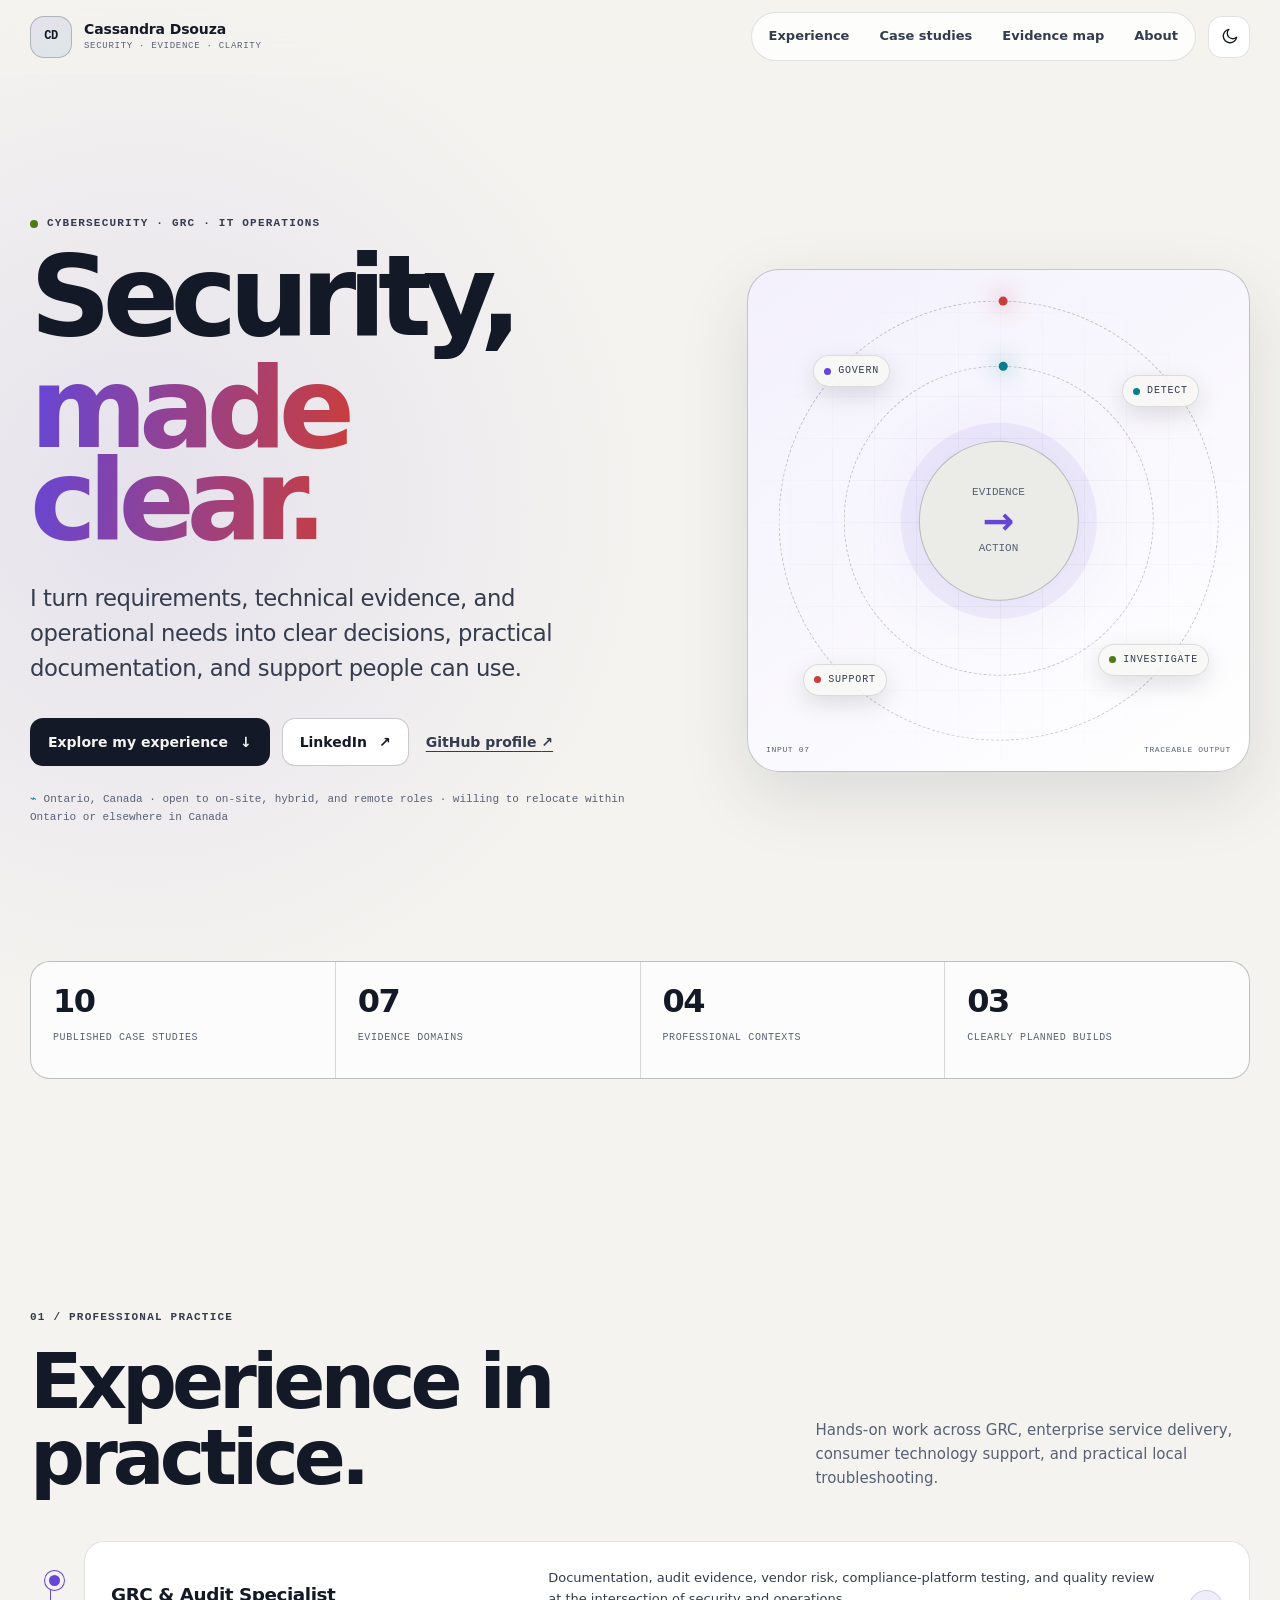
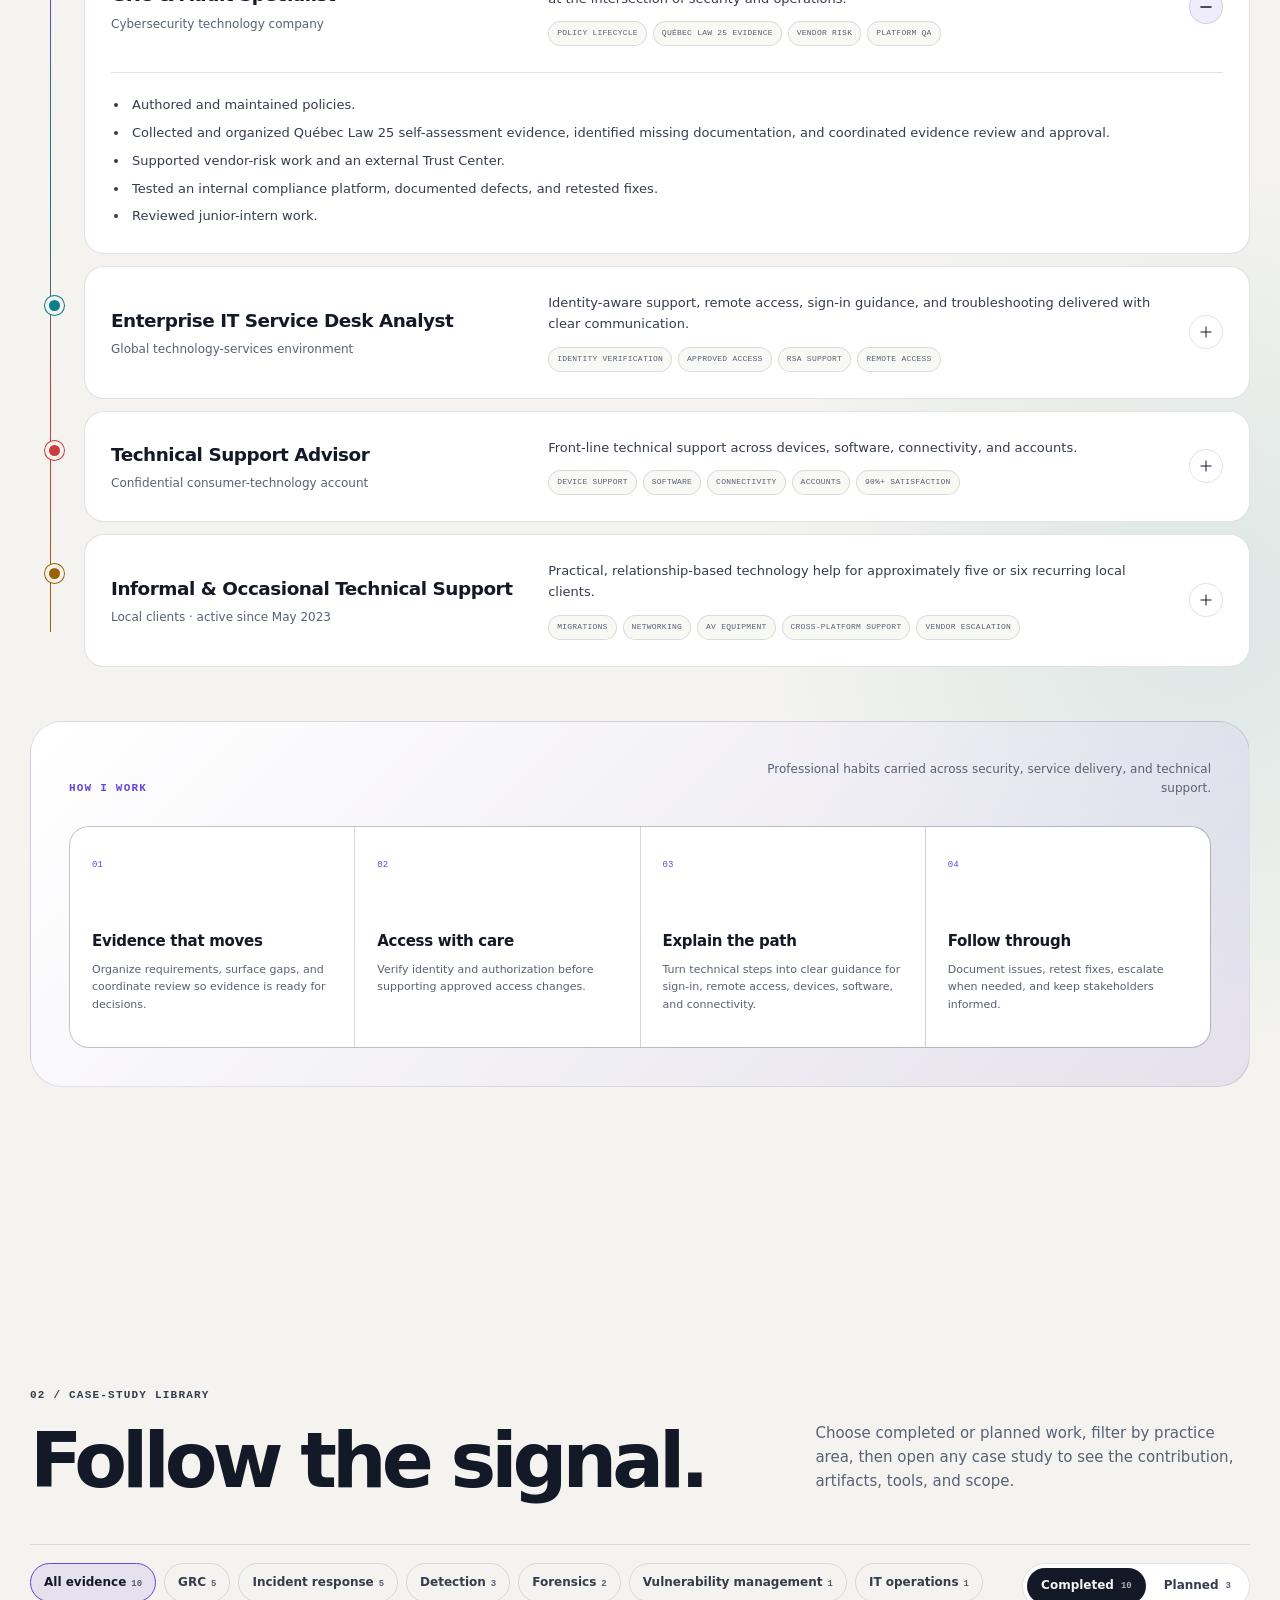
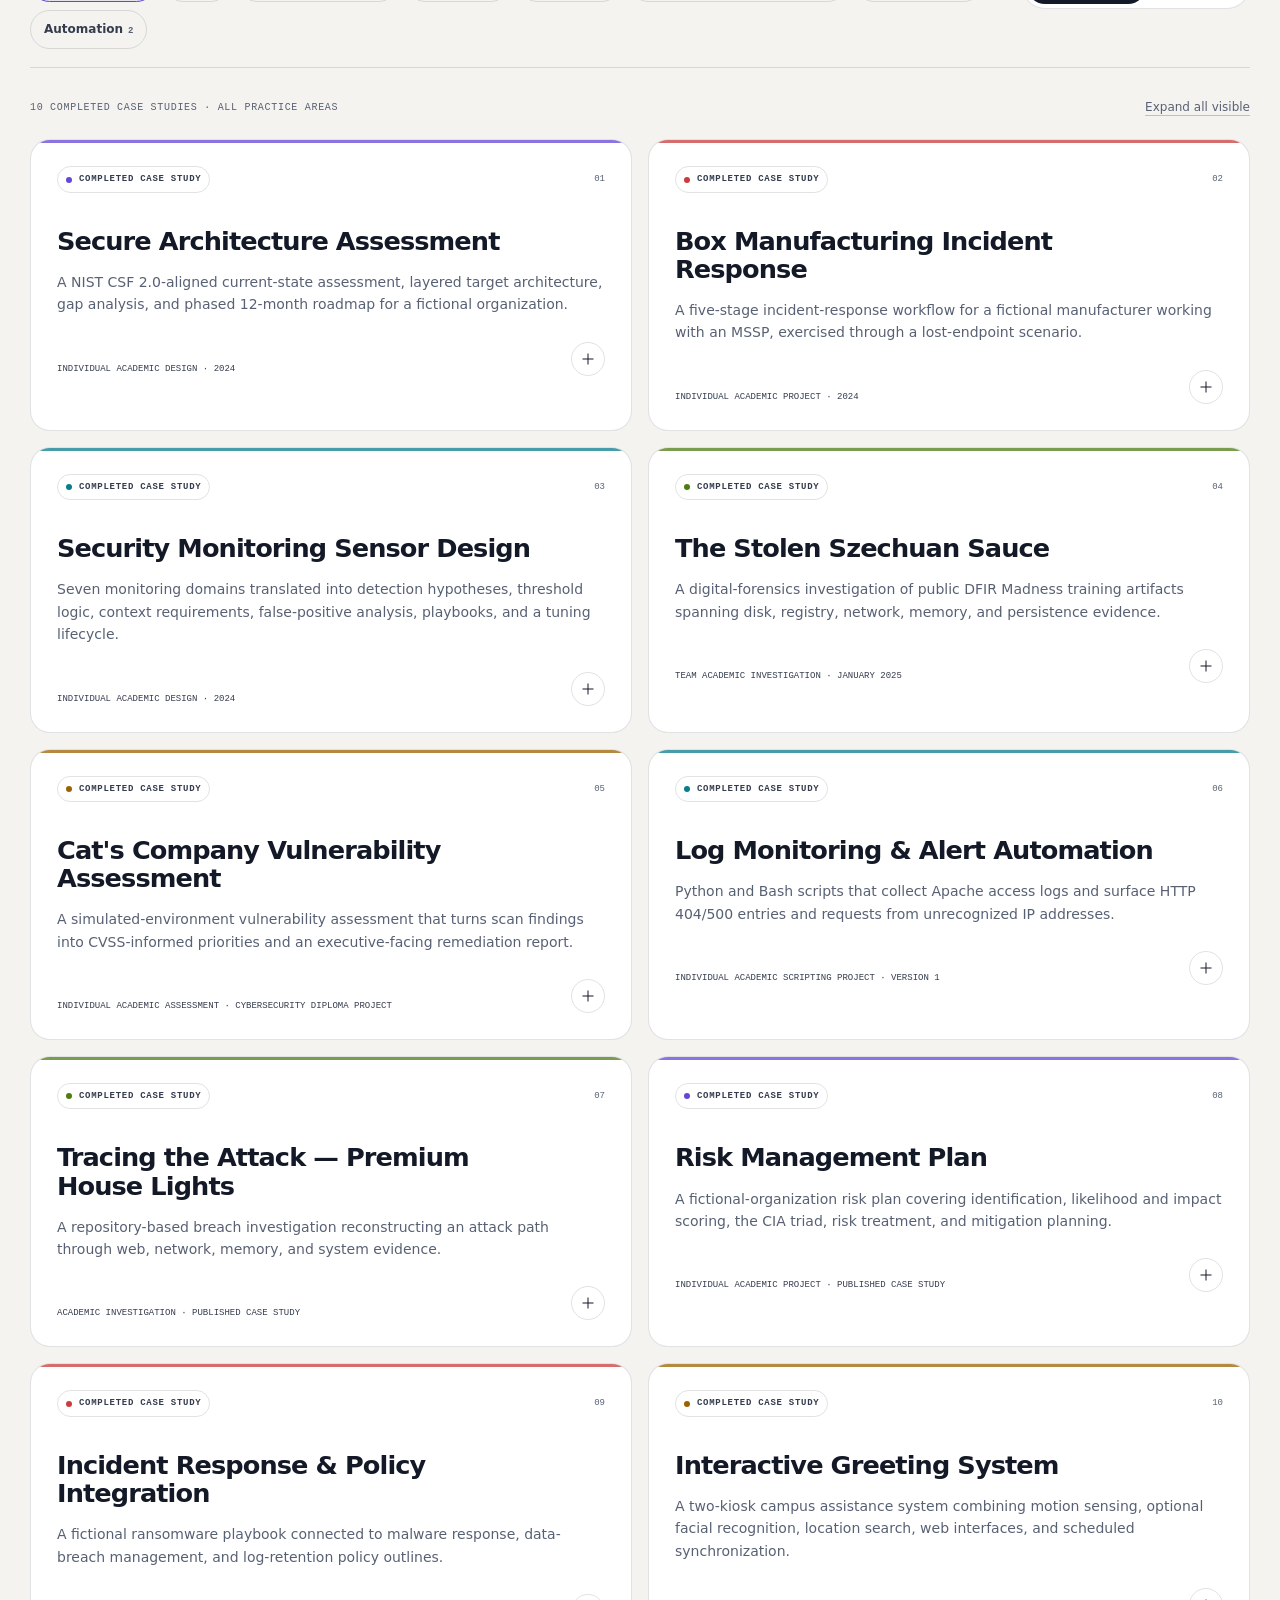
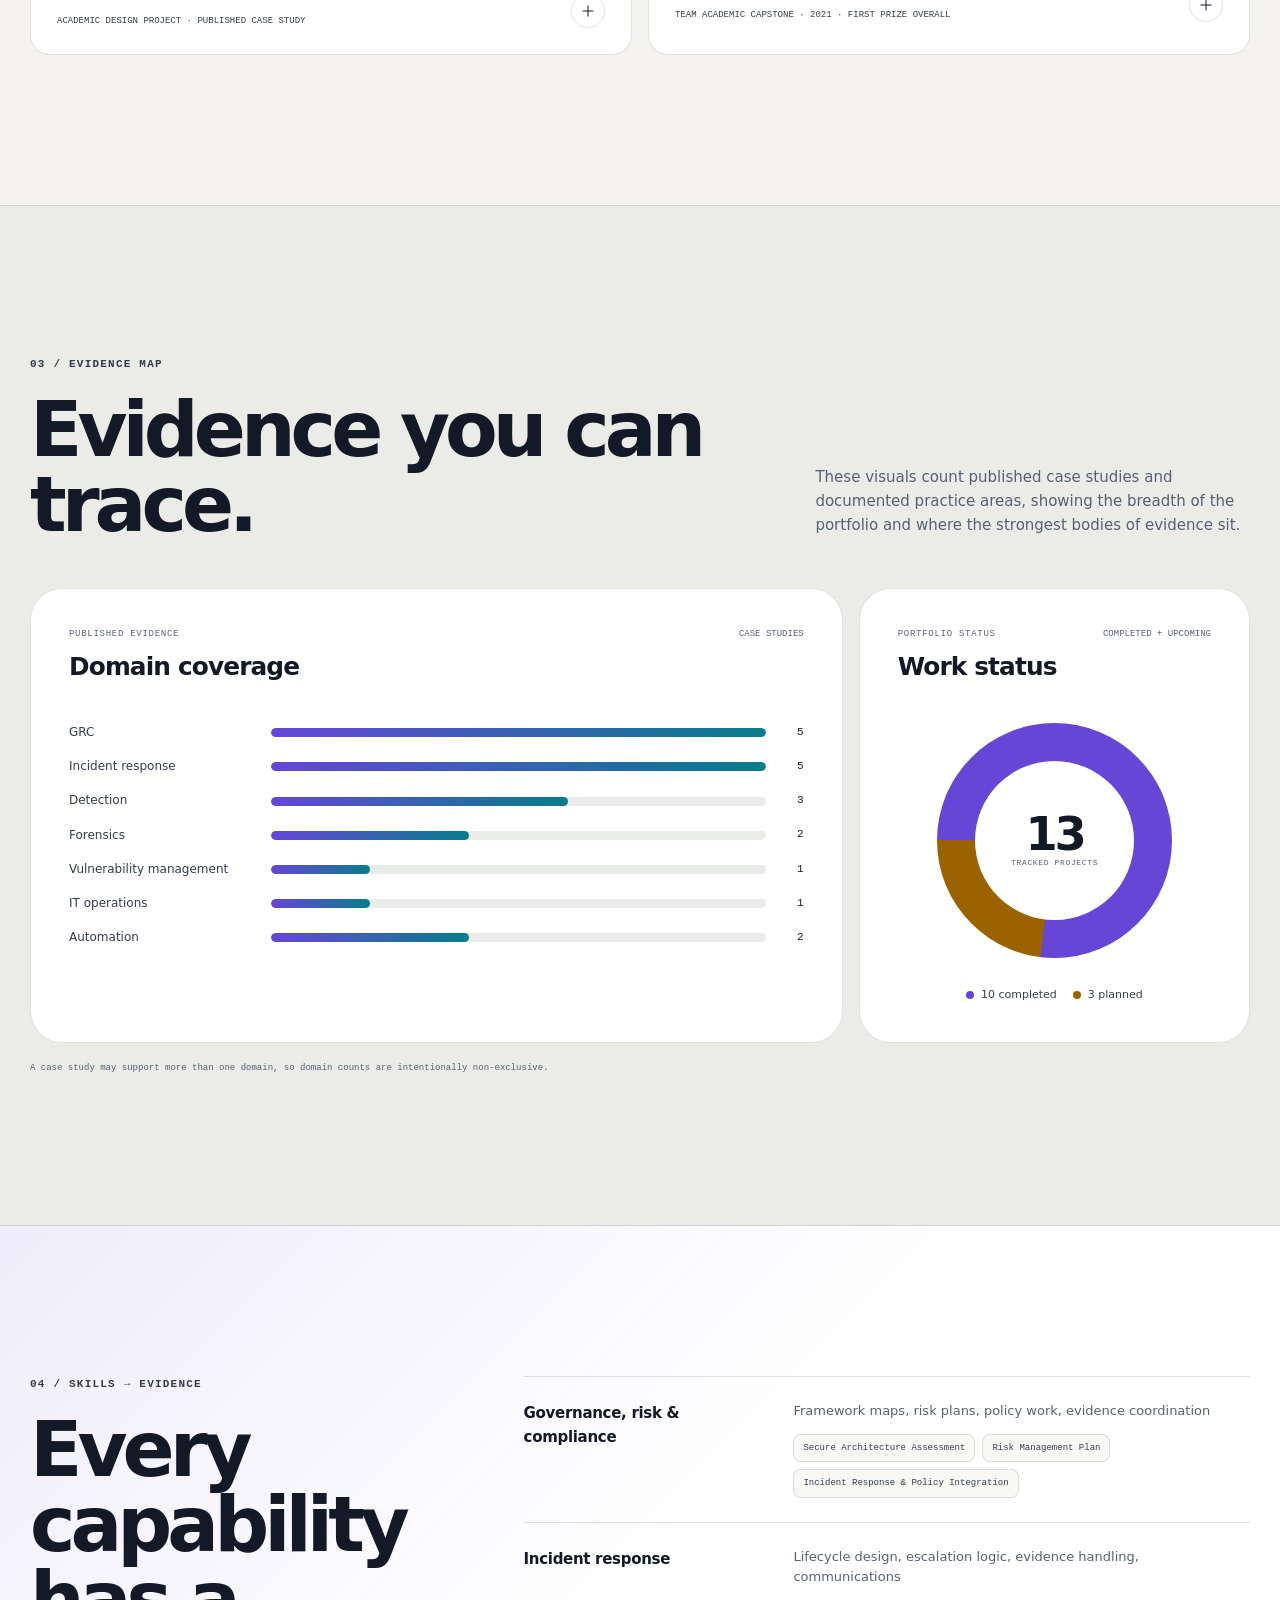
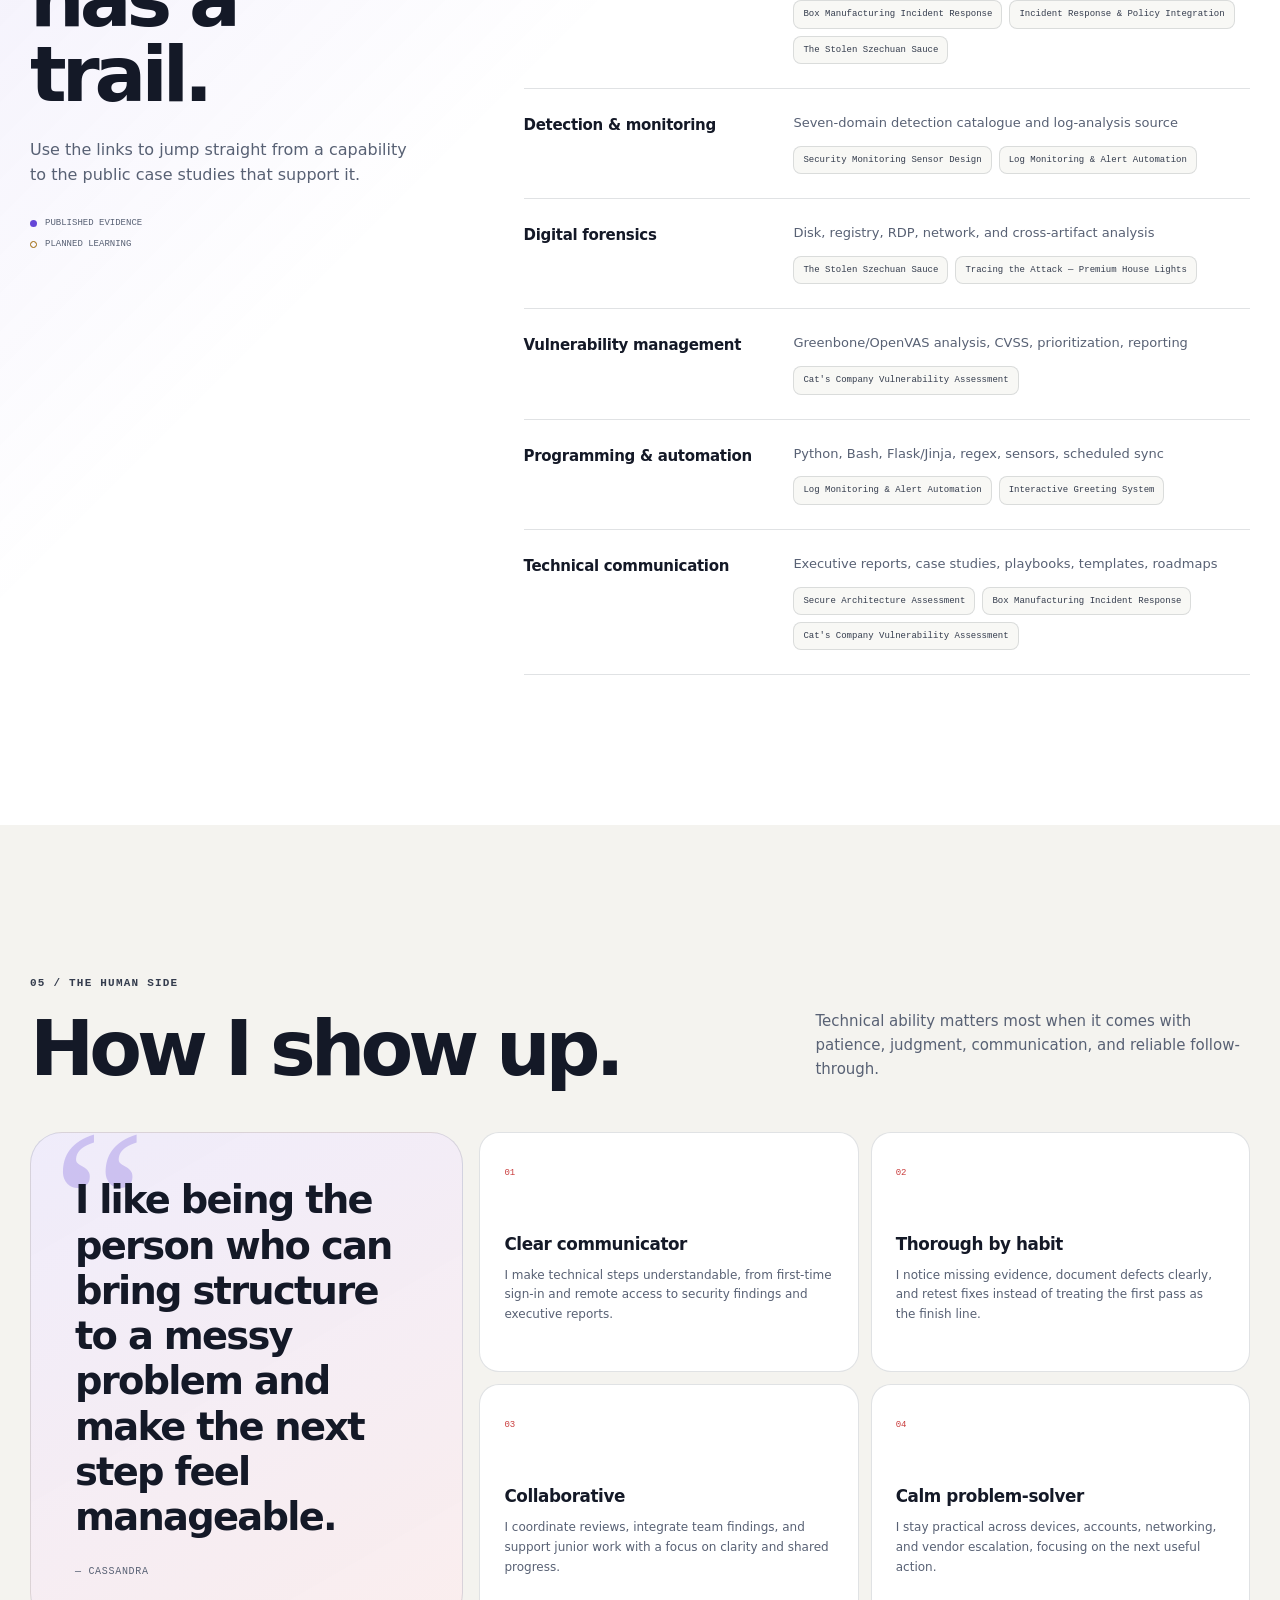
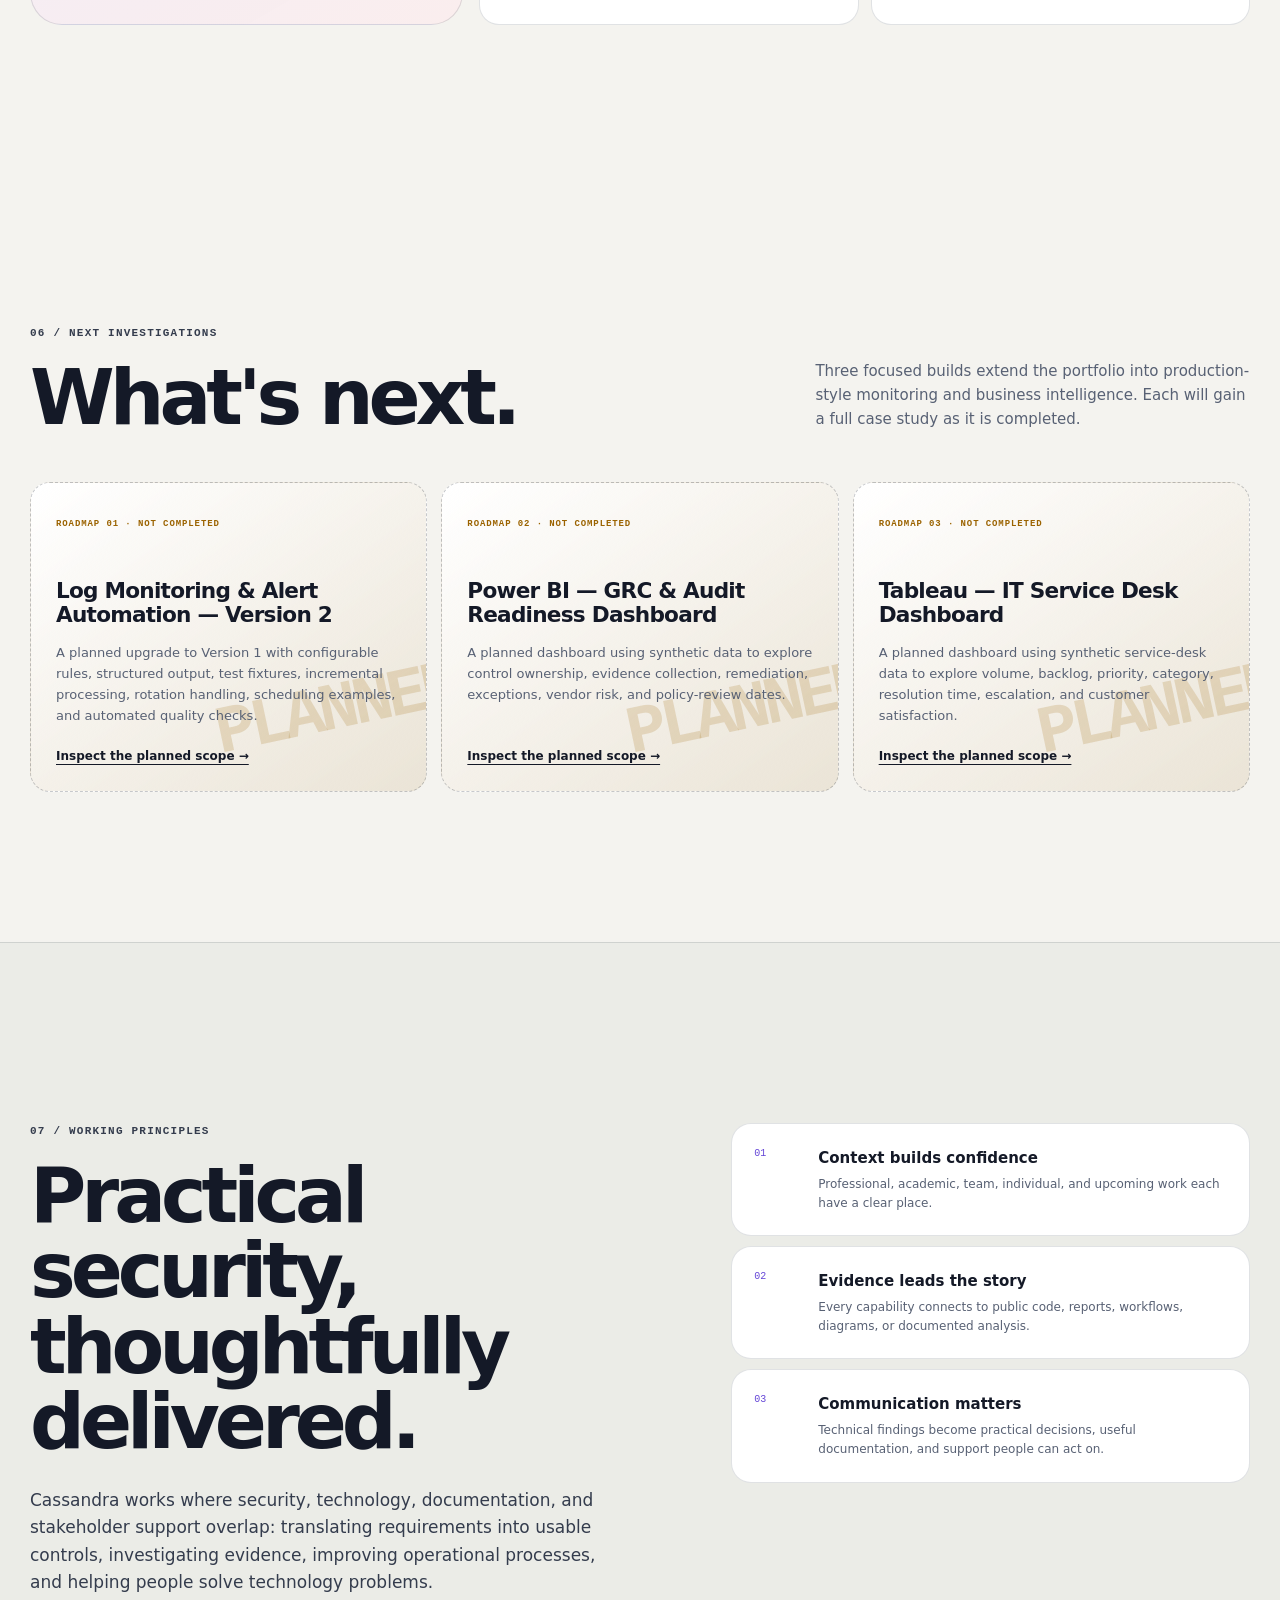
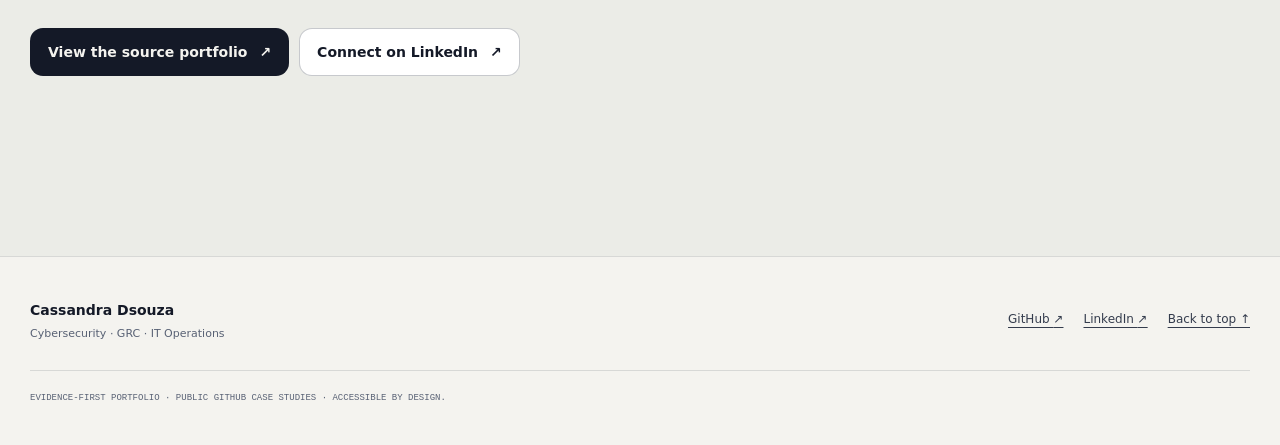
==== index.html @ 06703879 "Clarify openness to on-site, hybrid, and remote roles" ====
<!doctype html>
<html lang="en" data-theme="dark">
<head>
  <meta charset="utf-8">
  <meta name="viewport" content="width=device-width, initial-scale=1">
  <meta name="description" content="Cassandra Dsouza's evidence-led cybersecurity, GRC, IT operations, and automation portfolio.">
  <meta name="theme-color" content="#10141f">
  <meta property="og:title" content="Cassandra Dsouza — Cybersecurity, GRC & IT Operations">
  <meta property="og:description" content="Explore evidence-backed case studies across GRC, incident response, detection, forensics, vulnerability management, IT operations, and automation.">
  <meta property="og:type" content="website">
  <meta property="og:url" content="https://cassandra-3.github.io/">
  <title>Cassandra Dsouza — Cybersecurity, GRC & IT Operations</title>
  <link rel="canonical" href="https://cassandra-3.github.io/">
  <link rel="stylesheet" href="styles.css?v=6">
  <script>
    (function () {
      try {
        const saved = localStorage.getItem('cassandra-theme');
        const preferred = window.matchMedia('(prefers-color-scheme: light)').matches ? 'light' : 'dark';
        document.documentElement.dataset.theme = saved || preferred;
      } catch (_) {}
    })();
  </script>
</head>
<body>
  <a class="skip-link" href="#main">Skip to main content</a>

  <header class="site-header" data-header>
    <a class="brand" href="#top" aria-label="Cassandra Dsouza, back to top">
      <span class="brand-mark" aria-hidden="true">CD</span>
      <span class="brand-copy"><strong>Cassandra Dsouza</strong><small>Security · evidence · clarity</small></span>
    </a>

    <button class="nav-toggle icon-button" type="button" aria-expanded="false" aria-controls="primary-nav" aria-label="Open navigation" data-nav-toggle>
      <span></span><span></span><span></span>
    </button>

    <nav class="primary-nav" id="primary-nav" aria-label="Primary navigation" data-nav>
      <a href="#experience">Experience</a>
      <a href="#projects">Case studies</a>
      <a href="#evidence">Evidence map</a>
      <a href="#about">About</a>
    </nav>

    <button class="theme-toggle icon-button" type="button" aria-label="Switch to light theme" data-theme-toggle>
      <svg class="theme-icon theme-icon-sun" viewBox="0 0 24 24" aria-hidden="true"><circle cx="12" cy="12" r="4"></circle><path d="M12 2v2M12 20v2M4.93 4.93l1.42 1.42M17.66 17.66l1.41 1.41M2 12h2M20 12h2M4.93 19.07l1.42-1.42M17.66 6.34l1.41-1.41"></path></svg>
      <svg class="theme-icon theme-icon-moon" viewBox="0 0 24 24" aria-hidden="true"><path d="M21 12.8A8.5 8.5 0 1 1 11.2 3 6.5 6.5 0 0 0 21 12.8Z"></path></svg>
    </button>
  </header>

  <main id="main">
    <section class="hero section-shell" id="top" aria-labelledby="hero-title">
      <div class="hero-copy reveal">
        <p class="eyebrow"><span class="pulse-dot" aria-hidden="true"></span> Cybersecurity · GRC · IT operations</p>
        <h1 id="hero-title">Security,<br><span>made clear.</span></h1>
        <p class="hero-intro">I turn requirements, technical evidence, and operational needs into clear decisions, practical documentation, and support people can use.</p>
        <div class="hero-actions">
          <a class="button button-primary" href="#experience">Explore my experience <span aria-hidden="true">↓</span></a>
          <a class="button button-ghost" href="https://www.linkedin.com/in/cassandradsouza54a784168/" target="_blank" rel="noreferrer">LinkedIn <span aria-hidden="true">↗</span><span class="sr-only"> opens in a new tab</span></a>
          <a class="text-link" href="https://github.com/Cassandra-3" target="_blank" rel="noreferrer">GitHub profile <span aria-hidden="true">↗</span><span class="sr-only"> opens in a new tab</span></a>
        </div>
        <p class="availability"><span aria-hidden="true">⌁</span> Ontario, Canada · open to on-site, hybrid, and remote roles · willing to relocate within Ontario or elsewhere in Canada</p>
      </div>

      <div class="signal-board reveal" role="img" aria-label="An abstract signal map connecting governance, investigation, detection, and operations">
        <div class="board-grid" aria-hidden="true"></div>
        <div class="orbit orbit-one" aria-hidden="true"></div>
        <div class="orbit orbit-two" aria-hidden="true"></div>
        <div class="signal-core" aria-hidden="true"><span>evidence</span><strong>→</strong><span>action</span></div>
        <span class="signal-node node-grc" aria-hidden="true"><i></i>govern</span>
        <span class="signal-node node-detect" aria-hidden="true"><i></i>detect</span>
        <span class="signal-node node-forensics" aria-hidden="true"><i></i>investigate</span>
        <span class="signal-node node-ops" aria-hidden="true"><i></i>support</span>
        <div class="board-caption" aria-hidden="true"><span>INPUT 07</span><span>TRACEABLE OUTPUT</span></div>
      </div>

      <div class="fact-strip reveal" id="fact-strip" aria-label="Portfolio facts"></div>
    </section>

    <section class="experience-section section-shell" id="experience" aria-labelledby="experience-title">
      <div class="section-heading reveal">
        <div>
          <p class="eyebrow">01 / Professional practice</p>
          <h2 id="experience-title">Experience in practice.</h2>
        </div>
        <p>Hands-on work across GRC, enterprise service delivery, consumer technology support, and practical local troubleshooting.</p>
      </div>
      <div class="timeline" data-experience></div>
      <div class="work-principles reveal" data-work-principles></div>
    </section>

    <section class="project-section section-shell" id="projects" aria-labelledby="projects-title">
      <div class="section-heading reveal">
        <div>
          <p class="eyebrow">02 / Case-study library</p>
          <h2 id="projects-title">Follow the signal.</h2>
        </div>
        <p>Choose completed or planned work, filter by practice area, then open any case study to see the contribution, artifacts, tools, and scope.</p>
      </div>

      <div class="filter-wrap reveal" aria-label="Filter case studies by practice area">
        <div class="filters" role="toolbar" aria-label="Project filters" data-filters></div>
        <div class="status-switch" role="group" aria-label="Choose completed or planned projects">
          <button class="status-button" type="button" aria-pressed="true" data-status-filter="published">Completed <span data-status-count="published">10</span></button>
          <button class="status-button" type="button" aria-pressed="false" data-status-filter="planned">Planned <span data-status-count="planned">3</span></button>
        </div>
      </div>

      <div class="results-meta reveal">
        <p aria-live="polite" data-results-count></p>
        <button class="quiet-button" type="button" data-expand-all>Expand all visible</button>
      </div>
      <div class="project-grid" data-project-grid></div>
      <noscript><p class="noscript-note">JavaScript is needed for filters and expandable details. Every case study remains available from <a href="https://github.com/Cassandra-3/cassandras-portfolio">the GitHub portfolio index</a>.</p></noscript>
    </section>

    <section class="evidence-section" id="evidence" aria-labelledby="evidence-title">
      <div class="section-shell">
        <div class="section-heading reveal">
          <div>
            <p class="eyebrow">03 / Evidence map</p>
            <h2 id="evidence-title">Evidence you can trace.</h2>
          </div>
          <p>These visuals count published case studies and documented practice areas, showing the breadth of the portfolio and where the strongest bodies of evidence sit.</p>
        </div>

        <div class="chart-grid">
          <article class="chart-card reveal" aria-labelledby="domain-chart-title">
            <div class="chart-card-heading">
              <div><p class="chart-kicker">Published evidence</p><h3 id="domain-chart-title">Domain coverage</h3></div>
              <span class="chart-unit">case studies</span>
            </div>
            <div class="bar-chart" data-domain-chart></div>
          </article>

          <article class="chart-card status-card reveal" aria-labelledby="status-chart-title">
            <div class="chart-card-heading">
              <div><p class="chart-kicker">Portfolio status</p><h3 id="status-chart-title">Work status</h3></div>
              <span class="chart-unit">completed + upcoming</span>
            </div>
            <div class="status-chart" data-status-chart></div>
          </article>
        </div>
        <p class="chart-note reveal">A case study may support more than one domain, so domain counts are intentionally non-exclusive.</p>
      </div>
    </section>

    <section class="skills-section" id="skills" aria-labelledby="skills-title">
      <div class="section-shell skills-shell">
        <div class="skills-intro reveal">
          <p class="eyebrow">04 / Skills → evidence</p>
          <h2 id="skills-title">Every capability has a trail.</h2>
          <p>Use the links to jump straight from a capability to the public case studies that support it.</p>
          <div class="evidence-key">
            <span><i class="key-dot key-published" aria-hidden="true"></i> Published evidence</span>
            <span><i class="key-dot key-planned" aria-hidden="true"></i> Planned learning</span>
          </div>
        </div>
        <div class="skills-map reveal" data-skills></div>
      </div>
    </section>

    <section class="personality-section section-shell" id="personality" aria-labelledby="personality-title">
      <div class="section-heading reveal">
        <div>
          <p class="eyebrow">05 / The human side</p>
          <h2 id="personality-title">How I show up.</h2>
        </div>
        <p>Technical ability matters most when it comes with patience, judgment, communication, and reliable follow-through.</p>
      </div>
      <div class="personality-layout" data-personality></div>
    </section>

    <section class="planned-section section-shell" id="planned" aria-labelledby="planned-title">
      <div class="section-heading reveal">
        <div>
          <p class="eyebrow">06 / Next investigations</p>
          <h2 id="planned-title">What's next.</h2>
        </div>
        <p>Three focused builds extend the portfolio into production-style monitoring and business intelligence. Each will gain a full case study as it is completed.</p>
      </div>
      <div class="planned-grid" data-planned-grid></div>
    </section>

    <section class="about-section" id="about" aria-labelledby="about-title">
      <div class="section-shell about-grid">
        <div class="about-copy reveal">
          <p class="eyebrow">07 / Working principles</p>
          <h2 id="about-title">Practical security, thoughtfully delivered.</h2>
          <p>Cassandra works where security, technology, documentation, and stakeholder support overlap: translating requirements into usable controls, investigating evidence, improving operational processes, and helping people solve technology problems.</p>
          <div class="about-actions">
            <a class="button button-primary" href="https://github.com/Cassandra-3/cassandras-portfolio" target="_blank" rel="noreferrer">View the source portfolio <span aria-hidden="true">↗</span><span class="sr-only"> opens in a new tab</span></a>
            <a class="button button-ghost" href="https://www.linkedin.com/in/cassandradsouza54a784168/" target="_blank" rel="noreferrer">Connect on LinkedIn <span aria-hidden="true">↗</span><span class="sr-only"> opens in a new tab</span></a>
          </div>
        </div>
        <div class="principle-stack reveal" aria-label="Evidence standards">
          <article><span>01</span><div><h3>Context builds confidence</h3><p>Professional, academic, team, individual, and upcoming work each have a clear place.</p></div></article>
          <article><span>02</span><div><h3>Evidence leads the story</h3><p>Every capability connects to public code, reports, workflows, diagrams, or documented analysis.</p></div></article>
          <article><span>03</span><div><h3>Communication matters</h3><p>Technical findings become practical decisions, useful documentation, and support people can act on.</p></div></article>
        </div>
      </div>
    </section>
  </main>

  <footer class="site-footer">
    <div class="section-shell footer-inner">
      <div><strong>Cassandra Dsouza</strong><p>Cybersecurity · GRC · IT Operations</p></div>
      <div class="footer-links">
        <a href="https://github.com/Cassandra-3" target="_blank" rel="noreferrer">GitHub <span aria-hidden="true">↗</span><span class="sr-only"> opens in a new tab</span></a>
        <a href="https://www.linkedin.com/in/cassandradsouza54a784168/" target="_blank" rel="noreferrer">LinkedIn <span aria-hidden="true">↗</span><span class="sr-only"> opens in a new tab</span></a>
        <a href="#top">Back to top ↑</a>
      </div>
      <p class="footer-note">Evidence-first portfolio · public GitHub case studies · accessible by design.</p>
    </div>
  </footer>

  <script src="portfolio-data.js?v=6"></script>
  <script src="script.js?v=6"></script>
</body>
</html>
---- styles.css ----
:root {
  color-scheme: dark;
  --bg: #0b0f18;
  --bg-soft: #101624;
  --surface: #141b2b;
  --surface-2: #192235;
  --surface-3: #202b40;
  --ink: #f4f6fb;
  --muted: #aeb8ca;
  --muted-strong: #cbd2df;
  --line: rgba(223, 231, 245, 0.14);
  --line-strong: rgba(223, 231, 245, 0.26);
  --violet: #a58aff;
  --violet-soft: rgba(165, 138, 255, 0.15);
  --coral: #ff7d76;
  --coral-soft: rgba(255, 125, 118, 0.14);
  --cyan: #59d8e6;
  --cyan-soft: rgba(89, 216, 230, 0.14);
  --lime: #b9e769;
  --lime-soft: rgba(185, 231, 105, 0.13);
  --amber: #ffc667;
  --amber-soft: rgba(255, 198, 103, 0.14);
  --shadow: 0 24px 70px rgba(0, 0, 0, 0.35);
  --radius-sm: 12px;
  --radius: 20px;
  --radius-lg: 32px;
  --max: 1220px;
  --header-h: 74px;
  --mono: "SFMono-Regular", Consolas, "Liberation Mono", monospace;
  --sans: Inter, ui-sans-serif, system-ui, -apple-system, BlinkMacSystemFont, "Segoe UI", sans-serif;
}

html[data-theme="light"] {
  color-scheme: light;
  --bg: #f4f3ef;
  --bg-soft: #ebece7;
  --surface: #ffffff;
  --surface-2: #f8f8f5;
  --surface-3: #e9ece8;
  --ink: #141927;
  --muted: #586174;
  --muted-strong: #343c4d;
  --line: rgba(22, 31, 46, 0.13);
  --line-strong: rgba(22, 31, 46, 0.24);
  --violet: #6546d7;
  --violet-soft: rgba(101, 70, 215, 0.1);
  --coral: #c93d3d;
  --coral-soft: rgba(201, 61, 61, 0.09);
  --cyan: #087d8c;
  --cyan-soft: rgba(8, 125, 140, 0.1);
  --lime: #4e7b12;
  --lime-soft: rgba(78, 123, 18, 0.1);
  --amber: #9b6300;
  --amber-soft: rgba(155, 99, 0, 0.1);
  --shadow: 0 24px 70px rgba(33, 40, 54, 0.12);
}

* { box-sizing: border-box; }

html {
  scroll-behavior: smooth;
  scroll-padding-top: calc(var(--header-h) + 24px);
}

body {
  margin: 0;
  min-width: 320px;
  background:
    radial-gradient(circle at 11% 5%, var(--violet-soft), transparent 32rem),
    radial-gradient(circle at 94% 22%, var(--cyan-soft), transparent 28rem),
    var(--bg);
  color: var(--ink);
  font-family: var(--sans);
  font-size: 16px;
  line-height: 1.6;
  text-rendering: optimizeLegibility;
  -webkit-font-smoothing: antialiased;
}

body.nav-open { overflow: hidden; }

a { color: inherit; }
button, a { -webkit-tap-highlight-color: transparent; }
button { font: inherit; }
img, svg { display: block; max-width: 100%; }

:focus-visible {
  outline: 3px solid var(--amber);
  outline-offset: 4px;
  border-radius: 6px;
}

::selection { background: var(--violet); color: #0b0f18; }

.sr-only {
  position: absolute;
  width: 1px;
  height: 1px;
  padding: 0;
  margin: -1px;
  overflow: hidden;
  clip: rect(0, 0, 0, 0);
  white-space: nowrap;
  border: 0;
}

.skip-link {
  position: fixed;
  z-index: 1000;
  top: 12px;
  left: 12px;
  padding: 10px 14px;
  border-radius: 9px;
  background: var(--ink);
  color: var(--bg);
  transform: translateY(-160%);
  transition: transform 180ms ease;
}

.skip-link:focus { transform: translateY(0); }

.section-shell {
  width: min(calc(100% - 40px), var(--max));
  margin-inline: auto;
}

.site-header {
  position: sticky;
  z-index: 100;
  top: 0;
  display: grid;
  grid-template-columns: 1fr auto auto;
  align-items: center;
  min-height: var(--header-h);
  padding: 10px max(20px, calc((100vw - var(--max)) / 2));
  border-bottom: 1px solid transparent;
  background: color-mix(in srgb, var(--bg) 78%, transparent);
  backdrop-filter: blur(18px) saturate(140%);
  transition: border-color 180ms ease, box-shadow 180ms ease;
}

.site-header.is-scrolled {
  border-color: var(--line);
  box-shadow: 0 10px 36px rgba(0, 0, 0, 0.08);
}

.brand {
  display: inline-flex;
  align-items: center;
  justify-self: start;
  gap: 12px;
  text-decoration: none;
}

.brand-mark {
  display: grid;
  width: 42px;
  height: 42px;
  place-items: center;
  border: 1px solid var(--line-strong);
  border-radius: 14px;
  background: linear-gradient(145deg, var(--violet-soft), var(--cyan-soft));
  color: var(--ink);
  font-family: var(--mono);
  font-size: 12px;
  font-weight: 800;
  letter-spacing: -0.03em;
}

.brand-copy { display: grid; line-height: 1.15; }
.brand-copy strong { font-size: 14px; letter-spacing: -0.01em; }
.brand-copy small { margin-top: 4px; color: var(--muted); font-family: var(--mono); font-size: 9px; letter-spacing: 0.08em; text-transform: uppercase; }

.primary-nav {
  display: flex;
  align-items: center;
  gap: 6px;
  padding: 5px;
  border: 1px solid var(--line);
  border-radius: 999px;
  background: color-mix(in srgb, var(--surface) 80%, transparent);
}

.primary-nav a {
  padding: 8px 12px;
  border-radius: 999px;
  color: var(--muted-strong);
  font-size: 13px;
  font-weight: 650;
  text-decoration: none;
  transition: color 160ms ease, background 160ms ease;
}

.primary-nav a:hover { background: var(--surface-3); color: var(--ink); }

.icon-button {
  display: inline-grid;
  place-items: center;
  width: 42px;
  height: 42px;
  padding: 0;
  border: 1px solid var(--line);
  border-radius: 14px;
  background: var(--surface);
  color: var(--ink);
  cursor: pointer;
}

.theme-toggle { position: relative; margin-left: 12px; }
.theme-icon { position: absolute; width: 19px; height: 19px; fill: none; stroke: currentColor; stroke-linecap: round; stroke-linejoin: round; stroke-width: 1.7; transition: opacity 160ms ease, transform 220ms ease; }
html[data-theme="dark"] .theme-icon-sun { opacity: 1; transform: scale(1) rotate(0); }
html[data-theme="dark"] .theme-icon-moon { opacity: 0; transform: scale(0.5) rotate(-30deg); }
html[data-theme="light"] .theme-icon-sun { opacity: 0; transform: scale(0.5) rotate(30deg); }
html[data-theme="light"] .theme-icon-moon { opacity: 1; transform: scale(1) rotate(0); }
.nav-toggle { display: none; }

.hero {
  display: grid;
  grid-template-columns: minmax(0, 1.1fr) minmax(380px, 0.9fr);
  gap: clamp(40px, 8vw, 110px);
  align-items: center;
  min-height: calc(100vh - var(--header-h));
  padding-block: clamp(80px, 11vw, 150px) 80px;
}

.hero-copy { max-width: 730px; }
.eyebrow {
  display: flex;
  align-items: center;
  gap: 9px;
  margin: 0 0 18px;
  color: var(--muted-strong);
  font-family: var(--mono);
  font-size: 11px;
  font-weight: 700;
  letter-spacing: 0.11em;
  text-transform: uppercase;
}

.pulse-dot {
  width: 8px;
  height: 8px;
  border-radius: 50%;
  background: var(--lime);
  box-shadow: 0 0 0 0 var(--lime-soft);
  animation: pulse 2.5s ease-out infinite;
}

@keyframes pulse {
  0% { box-shadow: 0 0 0 0 color-mix(in srgb, var(--lime) 45%, transparent); }
  70%, 100% { box-shadow: 0 0 0 10px transparent; }
}

.hero h1 {
  margin: 0;
  font-size: clamp(4.2rem, 8.8vw, 8.2rem);
  font-weight: 760;
  letter-spacing: -0.075em;
  line-height: 0.82;
}

.hero h1 span {
  display: inline-block;
  margin-top: 0.17em;
  background: linear-gradient(95deg, var(--violet), var(--coral) 52%, var(--amber));
  -webkit-background-clip: text;
  background-clip: text;
  color: transparent;
}

.hero-intro {
  max-width: 660px;
  margin: 34px 0 0;
  color: var(--muted-strong);
  font-size: clamp(1.1rem, 1.8vw, 1.42rem);
  letter-spacing: -0.02em;
  line-height: 1.55;
}

.hero-actions { display: flex; align-items: center; gap: 12px; flex-wrap: wrap; margin-top: 32px; }
.button {
  display: inline-flex;
  align-items: center;
  justify-content: center;
  gap: 12px;
  min-height: 48px;
  padding: 11px 17px;
  border: 1px solid transparent;
  border-radius: 13px;
  font-size: 14px;
  font-weight: 750;
  line-height: 1;
  text-decoration: none;
  transition: transform 160ms ease, background 160ms ease, border-color 160ms ease;
}
.button:hover { transform: translateY(-2px); }
.button-primary { background: var(--ink); color: var(--bg); }
.button-ghost { border-color: var(--line-strong); background: var(--surface); color: var(--ink); }
.button-ghost:hover { border-color: var(--violet); }
.text-link { padding: 9px 5px; color: var(--muted-strong); font-size: 14px; font-weight: 700; text-underline-offset: 4px; }
.availability { margin: 25px 0 0; color: var(--muted); font-family: var(--mono); font-size: 11px; }
.availability span { color: var(--cyan); }

.signal-board {
  position: relative;
  aspect-ratio: 1 / 1;
  overflow: hidden;
  border: 1px solid var(--line-strong);
  border-radius: var(--radius-lg);
  background: linear-gradient(145deg, color-mix(in srgb, var(--surface) 92%, var(--violet) 8%), var(--surface));
  box-shadow: var(--shadow);
  isolation: isolate;
}

.board-grid {
  position: absolute;
  z-index: -1;
  inset: 0;
  opacity: 0.42;
  background-image: linear-gradient(var(--line) 1px, transparent 1px), linear-gradient(90deg, var(--line) 1px, transparent 1px);
  background-size: 42px 42px;
  mask-image: radial-gradient(circle at 50% 50%, #000, transparent 78%);
}

.orbit {
  position: absolute;
  top: 50%;
  left: 50%;
  border: 1px dashed var(--line-strong);
  border-radius: 50%;
  transform: translate(-50%, -50%);
}
.orbit::after { content: ""; position: absolute; top: -5px; left: 50%; width: 9px; height: 9px; border-radius: 50%; background: var(--cyan); box-shadow: 0 0 22px var(--cyan); }
.orbit-one { width: 62%; height: 62%; animation: rotate 18s linear infinite; }
.orbit-two { width: 88%; height: 88%; animation: rotate 30s linear infinite reverse; }
.orbit-two::after { background: var(--coral); box-shadow: 0 0 22px var(--coral); }
@keyframes rotate { to { transform: translate(-50%, -50%) rotate(360deg); } }

.signal-core {
  position: absolute;
  top: 50%;
  left: 50%;
  display: grid;
  width: 32%;
  aspect-ratio: 1;
  place-content: center;
  place-items: center;
  border: 1px solid var(--line-strong);
  border-radius: 50%;
  background: var(--bg-soft);
  box-shadow: 0 0 0 18px color-mix(in srgb, var(--violet) 7%, transparent), 0 0 70px var(--violet-soft);
  transform: translate(-50%, -50%);
}
.signal-core span { color: var(--muted); font-family: var(--mono); font-size: clamp(8px, 1vw, 11px); text-transform: uppercase; }
.signal-core strong { color: var(--violet); font-size: clamp(22px, 3vw, 38px); line-height: 1; }

.signal-node {
  position: absolute;
  display: inline-flex;
  align-items: center;
  gap: 7px;
  padding: 7px 10px;
  border: 1px solid var(--line);
  border-radius: 999px;
  background: color-mix(in srgb, var(--surface-2) 88%, transparent);
  box-shadow: 0 8px 24px rgba(0, 0, 0, 0.12);
  color: var(--muted-strong);
  font-family: var(--mono);
  font-size: clamp(8px, 1vw, 10px);
  letter-spacing: 0.08em;
  text-transform: uppercase;
}
.signal-node i { width: 7px; height: 7px; border-radius: 50%; }
.node-grc { top: 17%; left: 13%; }
.node-grc i { background: var(--violet); }
.node-detect { top: 21%; right: 10%; }
.node-detect i { background: var(--cyan); }
.node-forensics { right: 8%; bottom: 19%; }
.node-forensics i { background: var(--lime); }
.node-ops { bottom: 15%; left: 11%; }
.node-ops i { background: var(--coral); }
.board-caption { position: absolute; inset: auto 18px 14px; display: flex; justify-content: space-between; color: var(--muted); font-family: var(--mono); font-size: 8px; letter-spacing: 0.08em; }

.fact-strip {
  grid-column: 1 / -1;
  display: grid;
  grid-template-columns: repeat(4, 1fr);
  gap: 1px;
  overflow: hidden;
  margin-top: 32px;
  border: 1px solid var(--line);
  border-radius: var(--radius);
  background: var(--line);
}
.fact { min-height: 116px; padding: 22px; background: color-mix(in srgb, var(--surface) 92%, transparent); }
.fact strong { display: block; margin-bottom: 3px; font-size: 2rem; letter-spacing: -0.05em; line-height: 1.1; }
.fact span { color: var(--muted); font-family: var(--mono); font-size: 10px; letter-spacing: 0.06em; text-transform: uppercase; }

.project-section, .experience-section, .personality-section, .planned-section { padding-block: clamp(90px, 12vw, 150px); }
.section-heading { display: grid; grid-template-columns: minmax(0, 1.1fr) minmax(280px, 0.65fr); gap: 50px; align-items: end; margin-bottom: 46px; }
.section-heading h2, .skills-intro h2, .about-copy h2 {
  margin: 0;
  font-size: clamp(2.5rem, 6vw, 5.3rem);
  font-weight: 720;
  letter-spacing: -0.065em;
  line-height: 0.98;
}
.section-heading > p { max-width: 540px; margin: 0 0 5px; color: var(--muted); font-size: 15px; }

.filter-wrap { display: flex; align-items: flex-start; justify-content: space-between; gap: 20px; padding-block: 18px; border-block: 1px solid var(--line); }
.filters { display: flex; flex-wrap: wrap; gap: 8px; }
.filter-button, .status-button, .quiet-button {
  border: 1px solid var(--line);
  background: transparent;
  color: var(--muted-strong);
  cursor: pointer;
}
.filter-button { padding: 9px 13px; border-radius: 999px; font-size: 12px; font-weight: 700; }
.filter-button:hover { border-color: var(--line-strong); color: var(--ink); }
.filter-button[aria-pressed="true"] { border-color: var(--violet); background: var(--violet-soft); color: var(--ink); }
.filter-count { margin-left: 5px; color: var(--muted); font-family: var(--mono); font-size: 9px; }
.status-switch { display: inline-flex; flex: 0 0 auto; gap: 4px; padding: 4px; border: 1px solid var(--line); border-radius: 999px; background: var(--surface); }
.status-button { display: inline-flex; align-items: center; gap: 7px; min-height: 36px; padding: 7px 13px; border-color: transparent; border-radius: 999px; font-size: 12px; font-weight: 750; }
.status-button span { color: var(--muted); font-family: var(--mono); font-size: 9px; }
.status-button:hover { color: var(--ink); }
.status-button[aria-pressed="true"] { border-color: var(--line-strong); background: var(--ink); color: var(--bg); }
.status-button[aria-pressed="true"] span { color: color-mix(in srgb, var(--bg) 68%, transparent); }

.results-meta { display: flex; align-items: center; justify-content: space-between; margin: 24px 0 16px; }
.results-meta p { margin: 0; color: var(--muted); font-family: var(--mono); font-size: 10px; letter-spacing: 0.07em; text-transform: uppercase; }
.quiet-button { padding: 6px 0; border: 0; color: var(--muted); font-size: 12px; text-decoration: underline; text-decoration-color: var(--line-strong); text-underline-offset: 4px; }
.quiet-button:hover { color: var(--ink); }

.project-grid { display: grid; grid-template-columns: repeat(2, minmax(0, 1fr)); gap: 16px; }
.project-card {
  position: relative;
  min-width: 0;
  overflow: clip;
  border: 1px solid var(--line);
  border-radius: var(--radius);
  background: var(--surface);
  transition: border-color 180ms ease, transform 180ms ease, box-shadow 180ms ease;
}
.project-card::before { content: ""; position: absolute; top: 0; left: 0; width: 100%; height: 3px; background: var(--card-accent, var(--violet)); opacity: 0.75; }
.project-card:hover { border-color: var(--line-strong); transform: translateY(-3px); box-shadow: 0 18px 44px rgba(0, 0, 0, 0.12); }
.project-card[hidden] { display: none; }
.project-card[data-accent="violet"] { --card-accent: var(--violet); --card-soft: var(--violet-soft); }
.project-card[data-accent="coral"] { --card-accent: var(--coral); --card-soft: var(--coral-soft); }
.project-card[data-accent="cyan"] { --card-accent: var(--cyan); --card-soft: var(--cyan-soft); }
.project-card[data-accent="lime"] { --card-accent: var(--lime); --card-soft: var(--lime-soft); }
.project-card[data-accent="amber"] { --card-accent: var(--amber); --card-soft: var(--amber-soft); }
.project-card.is-planned { border-style: dashed; background: linear-gradient(135deg, var(--surface), var(--amber-soft)); }
.project-card details { height: 100%; }
.project-card summary { min-height: 270px; padding: 26px; list-style: none; cursor: pointer; }
.project-card summary::-webkit-details-marker { display: none; }
.project-card summary::marker { content: ""; }
.card-meta { display: flex; align-items: center; justify-content: space-between; gap: 12px; margin-bottom: 34px; }
.status-badge { display: inline-flex; align-items: center; gap: 7px; padding: 5px 8px; border: 1px solid var(--line); border-radius: 999px; color: var(--muted-strong); font-family: var(--mono); font-size: 9px; font-weight: 700; letter-spacing: 0.08em; text-transform: uppercase; }
.status-badge i { width: 6px; height: 6px; border-radius: 50%; background: var(--card-accent); }
.is-planned .status-badge { border-color: color-mix(in srgb, var(--amber) 45%, var(--line)); background: var(--amber-soft); }
.card-index { color: var(--muted); font-family: var(--mono); font-size: 9px; }
.project-card h3 { max-width: 500px; margin: 0; font-size: clamp(1.35rem, 2vw, 1.75rem); letter-spacing: -0.035em; line-height: 1.1; }
.project-summary { margin: 16px 0 26px; color: var(--muted); font-size: 14px; }
.card-bottom { display: flex; align-items: flex-end; justify-content: space-between; gap: 18px; }
.type-label { max-width: 75%; color: var(--muted-strong); font-family: var(--mono); font-size: 9px; line-height: 1.45; text-transform: uppercase; }
.expand-icon { position: relative; flex: 0 0 auto; width: 34px; height: 34px; border: 1px solid var(--line); border-radius: 50%; transition: transform 180ms ease, background 180ms ease; }
.expand-icon::before, .expand-icon::after { content: ""; position: absolute; top: 50%; left: 50%; width: 11px; height: 1px; background: var(--ink); transform: translate(-50%, -50%); }
.expand-icon::after { transform: translate(-50%, -50%) rotate(90deg); transition: transform 180ms ease; }
.project-card details[open] .expand-icon { background: var(--card-soft); transform: rotate(180deg); }
.project-card details[open] .expand-icon::after { transform: translate(-50%, -50%) rotate(0deg); }
.project-detail { padding: 0 26px 26px; }
.detail-rule { height: 1px; margin: 0 0 24px; background: var(--line); }
.detail-block + .detail-block { margin-top: 20px; }
.detail-label { margin: 0 0 6px; color: var(--card-accent); font-family: var(--mono); font-size: 9px; font-weight: 800; letter-spacing: 0.1em; text-transform: uppercase; }
.detail-block p { margin: 0; color: var(--muted-strong); font-size: 13px; }
.tag-list { display: flex; flex-wrap: wrap; gap: 6px; margin: 9px 0 0; padding: 0; list-style: none; }
.tag-list li { padding: 5px 8px; border: 1px solid var(--line); border-radius: 7px; background: var(--surface-2); color: var(--muted-strong); font-family: var(--mono); font-size: 9px; }
.scope-note { padding: 13px 14px; border-left: 2px solid var(--card-accent); background: var(--card-soft); color: var(--muted-strong); font-size: 12px; }
.case-link { display: inline-flex; align-items: center; gap: 9px; margin-top: 24px; color: var(--ink); font-size: 13px; font-weight: 750; text-underline-offset: 4px; }
.case-link:hover { color: var(--card-accent); }
.noscript-note { padding: 20px; border: 1px solid var(--line); border-radius: var(--radius); background: var(--surface); }

.evidence-section { padding-block: clamp(90px, 12vw, 150px); border-block: 1px solid var(--line); background: var(--bg-soft); }
.chart-grid { display: grid; grid-template-columns: minmax(0, 1.35fr) minmax(320px, 0.65fr); gap: 16px; }
.chart-card { min-height: 440px; padding: clamp(22px, 4vw, 38px); border: 1px solid var(--line); border-radius: var(--radius-lg); background: var(--surface); }
.chart-card-heading { display: flex; align-items: flex-start; justify-content: space-between; gap: 20px; margin-bottom: 36px; }
.chart-kicker { margin: 0 0 6px; color: var(--muted); font-family: var(--mono); font-size: 9px; letter-spacing: 0.08em; text-transform: uppercase; }
.chart-card h3 { margin: 0; font-size: 1.55rem; letter-spacing: -0.035em; }
.chart-unit { color: var(--muted); font-family: var(--mono); font-size: 9px; text-transform: uppercase; }
.bar-chart { display: grid; gap: 15px; }
.bar-row { display: grid; grid-template-columns: minmax(126px, 0.55fr) minmax(120px, 1.45fr) 24px; gap: 14px; align-items: center; }
.bar-label { color: var(--muted-strong); font-size: 12px; }
.bar-track { height: 9px; overflow: hidden; border-radius: 999px; background: var(--surface-3); }
.bar-fill { display: block; width: var(--bar-width); height: 100%; border-radius: inherit; background: linear-gradient(90deg, var(--violet), var(--cyan)); transform: scaleX(0); transform-origin: left; transition: transform 700ms cubic-bezier(.2,.8,.2,1); }
.is-visible .bar-fill { transform: scaleX(1); }
.bar-value { color: var(--ink); font-family: var(--mono); font-size: 11px; text-align: right; }

.status-chart { display: grid; place-items: center; gap: 28px; }
.donut {
  position: relative;
  display: grid;
  width: min(240px, 75%);
  aspect-ratio: 1;
  place-items: center;
  border-radius: 50%;
  background: conic-gradient(var(--violet) 0 var(--published-angle), var(--amber) var(--published-angle) 360deg);
  transform: rotate(-90deg);
}
.donut::before { content: ""; position: absolute; width: 68%; aspect-ratio: 1; border-radius: 50%; background: var(--surface); }
.donut-center { position: relative; z-index: 1; display: grid; place-items: center; transform: rotate(90deg); }
.donut-center strong { font-size: 2.9rem; letter-spacing: -0.07em; line-height: 1; }
.donut-center span { color: var(--muted); font-family: var(--mono); font-size: 8px; letter-spacing: 0.08em; text-transform: uppercase; }
.chart-legend { display: flex; flex-wrap: wrap; justify-content: center; gap: 16px; }
.chart-legend span { display: inline-flex; align-items: center; gap: 7px; color: var(--muted-strong); font-size: 11px; }
.legend-dot { width: 8px; height: 8px; border-radius: 50%; }
.legend-published { background: var(--violet); }
.legend-planned { background: var(--amber); }
.chart-note { margin: 18px 0 0; color: var(--muted); font-family: var(--mono); font-size: 9px; }

.timeline { position: relative; display: grid; gap: 12px; }
.timeline::before { content: ""; position: absolute; top: 35px; bottom: 35px; left: 20px; width: 1px; background: linear-gradient(var(--violet), var(--cyan), var(--coral), var(--amber)); }
.experience-card { position: relative; margin-left: 54px; border: 1px solid var(--line); border-radius: var(--radius); background: var(--surface); }
.experience-card::before { content: ""; position: absolute; z-index: 2; top: 29px; left: -40px; width: 11px; height: 11px; border: 4px solid var(--bg); border-radius: 50%; background: var(--experience-accent); box-shadow: 0 0 0 1px var(--experience-accent); }
.experience-card:nth-child(1) { --experience-accent: var(--violet); }
.experience-card:nth-child(2) { --experience-accent: var(--cyan); }
.experience-card:nth-child(3) { --experience-accent: var(--coral); }
.experience-card:nth-child(4) { --experience-accent: var(--amber); }
.experience-card details > summary { display: grid; grid-template-columns: minmax(0, 0.8fr) minmax(280px, 1.2fr) auto; gap: 30px; align-items: center; padding: 26px; list-style: none; cursor: pointer; }
.experience-card summary::-webkit-details-marker { display: none; }
.experience-card summary::marker { content: ""; }
.experience-card details[open] .expand-icon { background: var(--violet-soft); transform: rotate(180deg); }
.experience-card details[open] .expand-icon::after { transform: translate(-50%, -50%) rotate(0deg); }
.experience-card h3 { margin: 0 0 5px; font-size: 1.15rem; letter-spacing: -0.025em; }
.experience-setting { margin: 0; color: var(--muted); font-size: 12px; }
.experience-summary { margin: 0; color: var(--muted-strong); font-size: 13px; }
.experience-tags { display: flex; flex-wrap: wrap; gap: 6px; margin-top: 12px; }
.experience-tags span { padding: 5px 8px; border: 1px solid var(--line); border-radius: 999px; background: var(--surface-2); color: var(--muted); font-family: var(--mono); font-size: 8px; letter-spacing: 0.03em; text-transform: uppercase; }
.experience-detail { padding: 0 26px 26px; }
.experience-detail ul { margin: 0; padding: 22px 0 0 18px; border-top: 1px solid var(--line); color: var(--muted-strong); }
.experience-detail li + li { margin-top: 7px; }
.experience-detail li { padding-left: 3px; font-size: 13px; }

.work-principles { margin-top: 54px; padding: clamp(24px, 4vw, 38px); border: 1px solid var(--line); border-radius: var(--radius-lg); background: linear-gradient(135deg, var(--surface), var(--violet-soft)); }
.work-principles-heading { display: flex; align-items: end; justify-content: space-between; gap: 30px; margin-bottom: 28px; }
.work-principles-heading .eyebrow { margin: 0; color: var(--violet); }
.work-principles-heading > p:last-child { max-width: 460px; margin: 0; color: var(--muted); font-size: 12px; text-align: right; }
.work-principles-grid { display: grid; grid-template-columns: repeat(4, 1fr); gap: 1px; overflow: hidden; border: 1px solid var(--line); border-radius: var(--radius); background: var(--line); }
.work-principles-grid article { min-height: 220px; padding: 22px; background: var(--surface); }
.work-principles-grid article > span { color: var(--violet); font-family: var(--mono); font-size: 9px; }
.work-principles-grid h3 { margin: 54px 0 8px; font-size: 15px; letter-spacing: -0.02em; }
.work-principles-grid p { margin: 0; color: var(--muted); font-size: 11px; line-height: 1.6; }

.skills-section { padding-block: clamp(90px, 12vw, 150px); background: linear-gradient(135deg, var(--violet-soft), transparent 40%), var(--surface); }
.skills-shell { display: grid; grid-template-columns: minmax(280px, 0.7fr) minmax(0, 1.3fr); gap: clamp(50px, 8vw, 110px); align-items: start; }
.skills-intro { position: sticky; top: calc(var(--header-h) + 32px); }
.skills-intro > p:not(.eyebrow) { max-width: 480px; margin: 24px 0 0; color: var(--muted); }
.evidence-key { display: grid; gap: 7px; margin-top: 28px; color: var(--muted); font-family: var(--mono); font-size: 9px; text-transform: uppercase; }
.evidence-key span { display: inline-flex; align-items: center; gap: 8px; }
.key-dot { width: 7px; height: 7px; border-radius: 50%; }
.key-published { background: var(--violet); }
.key-planned { border: 1px solid var(--amber); }
.skills-map { border-top: 1px solid var(--line); }
.skill-row { display: grid; grid-template-columns: minmax(170px, 0.7fr) minmax(0, 1.3fr); gap: 24px; padding: 24px 0; border-bottom: 1px solid var(--line); }
.skill-row h3 { margin: 0; font-size: 15px; letter-spacing: -0.02em; }
.skill-proof > p { margin: 0 0 12px; color: var(--muted); font-size: 13px; }
.skill-links { display: flex; flex-wrap: wrap; gap: 7px; }
.skill-link { padding: 6px 9px; border: 1px solid var(--line); border-radius: 8px; background: var(--surface-2); color: var(--muted-strong); font-family: var(--mono); font-size: 9px; text-decoration: none; }
.skill-link:hover { border-color: var(--violet); color: var(--ink); }

.personality-layout { display: grid; grid-template-columns: minmax(300px, 0.72fr) minmax(0, 1.28fr); gap: 16px; }
.personality-quote { position: relative; display: flex; min-height: 460px; margin: 0; padding: clamp(28px, 4vw, 44px); overflow: hidden; border: 1px solid var(--line); border-radius: var(--radius-lg); background: linear-gradient(150deg, var(--violet-soft), var(--coral-soft)), var(--surface); flex-direction: column; justify-content: flex-end; }
.personality-quote > span { position: absolute; top: -34px; left: 22px; color: color-mix(in srgb, var(--violet) 26%, transparent); font-family: Georgia, serif; font-size: 13rem; line-height: 1; }
.personality-quote p { position: relative; z-index: 1; margin: 0; font-size: clamp(1.55rem, 3vw, 2.5rem); font-weight: 650; letter-spacing: -0.045em; line-height: 1.18; }
.personality-quote footer { position: relative; z-index: 1; margin-top: 24px; color: var(--muted); font-family: var(--mono); font-size: 10px; letter-spacing: 0.07em; text-transform: uppercase; }
.personality-grid { display: grid; grid-template-columns: 1fr 1fr; gap: 12px; }
.personality-grid article { min-height: 224px; padding: 24px; border: 1px solid var(--line); border-radius: var(--radius); background: var(--surface); transition: border-color 180ms ease, transform 180ms ease; }
.personality-grid article:hover { border-color: var(--line-strong); transform: translateY(-3px); }
.personality-grid article > span { color: var(--coral); font-family: var(--mono); font-size: 9px; }
.personality-grid h3 { margin: 48px 0 8px; font-size: 1.05rem; letter-spacing: -0.025em; }
.personality-grid p { margin: 0; color: var(--muted); font-size: 12px; line-height: 1.65; }

.planned-grid { display: grid; grid-template-columns: repeat(3, 1fr); gap: 14px; }
.planned-card { position: relative; min-height: 310px; padding: 25px; overflow: hidden; border: 1px dashed var(--line-strong); border-radius: var(--radius); background: linear-gradient(145deg, var(--surface), var(--amber-soft)); }
.planned-card::after { content: "PLANNED"; position: absolute; right: -32px; bottom: 26px; color: color-mix(in srgb, var(--amber) 18%, transparent); font-family: var(--mono); font-size: 4.2rem; font-weight: 900; letter-spacing: -0.08em; transform: rotate(-12deg); }
.planned-step { display: inline-block; margin-bottom: 48px; color: var(--amber); font-family: var(--mono); font-size: 9px; font-weight: 700; letter-spacing: 0.1em; text-transform: uppercase; }
.planned-card h3 { position: relative; z-index: 1; margin: 0; font-size: 1.35rem; letter-spacing: -0.035em; line-height: 1.12; }
.planned-card p { position: relative; z-index: 1; margin: 16px 0 0; color: var(--muted); font-size: 13px; }
.planned-card a { position: absolute; z-index: 2; bottom: 24px; left: 25px; color: var(--ink); font-size: 12px; font-weight: 700; text-underline-offset: 4px; }

.about-section { padding-block: clamp(100px, 15vw, 180px); border-top: 1px solid var(--line); background: var(--bg-soft); }
.about-grid { display: grid; grid-template-columns: minmax(0, 1.05fr) minmax(340px, 0.95fr); gap: clamp(60px, 10vw, 140px); align-items: start; }
.about-copy > p:not(.eyebrow) { max-width: 650px; margin: 28px 0 0; color: var(--muted-strong); font-size: 17px; }
.about-actions { display: flex; flex-wrap: wrap; gap: 10px; margin-top: 32px; }
.principle-stack { display: grid; gap: 10px; }
.principle-stack article { display: grid; grid-template-columns: 46px 1fr; gap: 18px; padding: 22px; border: 1px solid var(--line); border-radius: var(--radius); background: var(--surface); }
.principle-stack article > span { color: var(--violet); font-family: var(--mono); font-size: 10px; }
.principle-stack h3 { margin: 0 0 5px; font-size: 15px; }
.principle-stack p { margin: 0; color: var(--muted); font-size: 12px; }

.site-footer { border-top: 1px solid var(--line); background: var(--bg); }
.footer-inner { display: grid; grid-template-columns: 1fr auto; gap: 24px; align-items: center; padding-block: 40px; }
.footer-inner strong { font-size: 14px; }
.footer-inner p { margin: 3px 0 0; color: var(--muted); font-size: 11px; }
.footer-links { display: flex; flex-wrap: wrap; justify-content: flex-end; gap: 20px; }
.footer-links a { color: var(--muted-strong); font-size: 12px; text-underline-offset: 4px; }
.footer-note { grid-column: 1 / -1; padding-top: 20px; border-top: 1px solid var(--line); font-family: var(--mono); font-size: 9px !important; text-transform: uppercase; }

.reveal { opacity: 0; transform: translateY(20px); transition: opacity 650ms ease, transform 650ms cubic-bezier(.2,.8,.2,1); }
.reveal.is-visible { opacity: 1; transform: translateY(0); }

@media (max-width: 980px) {
  .hero { grid-template-columns: 1fr; min-height: auto; }
  .hero-copy { max-width: 800px; }
  .signal-board { width: min(620px, 100%); margin-inline: auto; }
  .chart-grid { grid-template-columns: 1fr; }
  .status-card { min-height: auto; }
  .status-chart { grid-template-columns: auto 1fr; }
  .donut { width: 210px; }
  .experience-card details > summary { grid-template-columns: minmax(0, 0.8fr) minmax(240px, 1.2fr) auto; gap: 18px; }
  .planned-grid { grid-template-columns: 1fr 1fr; }
  .planned-card:last-child { grid-column: 1 / -1; }
  .personality-layout { grid-template-columns: 1fr; }
  .personality-quote { min-height: 360px; }
  .about-grid { grid-template-columns: 1fr; }
}

@media (max-width: 780px) {
  :root { --header-h: 66px; }
  .section-shell { width: min(calc(100% - 30px), var(--max)); }
  .site-header { grid-template-columns: 1fr auto auto; padding-inline: 15px; }
  .brand-copy small { display: none; }
  .nav-toggle { display: grid; margin-right: 8px; }
  .nav-toggle span { position: absolute; width: 17px; height: 1.5px; border-radius: 2px; background: currentColor; transition: transform 180ms ease, opacity 180ms ease; }
  .nav-toggle span:nth-child(1) { transform: translateY(-5px); }
  .nav-toggle span:nth-child(3) { transform: translateY(5px); }
  .nav-toggle[aria-expanded="true"] span:nth-child(1) { transform: rotate(45deg); }
  .nav-toggle[aria-expanded="true"] span:nth-child(2) { opacity: 0; }
  .nav-toggle[aria-expanded="true"] span:nth-child(3) { transform: rotate(-45deg); }
  .primary-nav {
    position: fixed;
    z-index: 120;
    top: var(--header-h);
    right: 15px;
    left: 15px;
    display: grid;
    gap: 2px;
    padding: 10px;
    border-color: var(--line-strong);
    border-radius: 18px;
    background: var(--surface);
    box-shadow: var(--shadow);
    opacity: 0;
    pointer-events: none;
    transform: translateY(-12px);
    transition: opacity 180ms ease, transform 180ms ease;
  }
  .primary-nav.is-open { opacity: 1; pointer-events: auto; transform: translateY(0); }
  .primary-nav a { padding: 13px; border-radius: 10px; }
  .theme-toggle { margin-left: 0; }
  .hero { padding-top: 76px; }
  .hero h1 { font-size: clamp(4rem, 18vw, 6.2rem); }
  .fact-strip { grid-template-columns: 1fr 1fr; }
  .section-heading { grid-template-columns: 1fr; gap: 20px; }
  .section-heading h2, .skills-intro h2, .about-copy h2 { font-size: clamp(2.7rem, 12vw, 4.6rem); }
  .filter-wrap { display: grid; }
  .project-grid { grid-template-columns: 1fr; }
  .project-card summary { min-height: 250px; }
  .experience-card details > summary { grid-template-columns: 1fr auto; }
  .experience-card summary > div:nth-child(2) { grid-column: 1 / -1; grid-row: 2; }
  .experience-card .expand-icon { grid-column: 2; grid-row: 1; }
  .work-principles-grid { grid-template-columns: 1fr 1fr; }
  .skills-shell { grid-template-columns: 1fr; }
  .skills-intro { position: static; }
  .planned-grid { grid-template-columns: 1fr; }
  .planned-card:last-child { grid-column: auto; }
  .footer-inner { grid-template-columns: 1fr; }
  .footer-links { justify-content: flex-start; }
}

@media (max-width: 520px) {
  .brand-copy { display: none; }
  .hero { padding-bottom: 50px; }
  .hero h1 { font-size: clamp(3.5rem, 19vw, 5.4rem); }
  .hero-actions { align-items: stretch; }
  .hero-actions .button { flex: 1 1 auto; }
  .hero-actions .text-link { width: 100%; }
  .signal-board { border-radius: 24px; }
  .fact { min-height: 100px; padding: 18px; }
  .fact strong { font-size: 1.65rem; }
  .project-section, .experience-section, .personality-section, .planned-section, .evidence-section, .skills-section { padding-block: 84px; }
  .filter-wrap { margin-inline: -15px; padding-inline: 15px; }
  .filters { flex-wrap: nowrap; overflow-x: auto; padding: 2px 2px 8px; scrollbar-width: thin; }
  .filter-button { flex: 0 0 auto; }
  .status-switch { width: 100%; }
  .status-button { flex: 1; justify-content: center; }
  .results-meta { align-items: flex-end; }
  .project-card summary { min-height: 0; padding: 22px; }
  .card-meta { margin-bottom: 27px; }
  .project-detail { padding: 0 22px 22px; }
  .bar-row { grid-template-columns: 112px minmax(80px, 1fr) 20px; gap: 9px; }
  .bar-label { font-size: 10px; }
  .status-chart { grid-template-columns: 1fr; }
  .experience-card { margin-left: 36px; }
  .experience-card::before { left: -30px; }
  .timeline::before { left: 10px; }
  .experience-card details > summary, .experience-detail { padding: 20px; }
  .experience-detail { padding-top: 0; }
  .work-principles-heading { align-items: flex-start; flex-direction: column; gap: 10px; }
  .work-principles-heading > p:last-child { text-align: left; }
  .work-principles-grid { grid-template-columns: 1fr; }
  .work-principles-grid article { min-height: 0; }
  .work-principles-grid h3 { margin-top: 28px; }
  .skill-row { grid-template-columns: 1fr; gap: 10px; }
  .personality-grid { grid-template-columns: 1fr; }
  .personality-grid article { min-height: 0; }
  .personality-grid h3 { margin-top: 28px; }
  .about-actions .button { width: 100%; }
}

@media (prefers-reduced-motion: reduce) {
  *, *::before, *::after {
    scroll-behavior: auto !important;
    animation-duration: 0.01ms !important;
    animation-iteration-count: 1 !important;
    transition-duration: 0.01ms !important;
  }
  .reveal { opacity: 1; transform: none; }
  .bar-fill { transform: scaleX(1); }
}

@media print {
  :root { color-scheme: light; --bg: #fff; --surface: #fff; --surface-2: #f7f7f7; --ink: #111; --muted: #444; --muted-strong: #222; --line: #ccc; }
  .site-header, .signal-board, .filter-wrap, .results-meta, .planned-section, .site-footer { display: none !important; }
  body { background: #fff; }
  .hero { min-height: auto; grid-template-columns: 1fr; padding-block: 40px; }
  .hero h1 { font-size: 56px; }
  .project-grid, .chart-grid, .skills-shell, .about-grid { grid-template-columns: 1fr; }
  .project-card, .experience-card { break-inside: avoid; }
  .project-card[hidden] { display: block; }
  .reveal { opacity: 1; transform: none; }
}
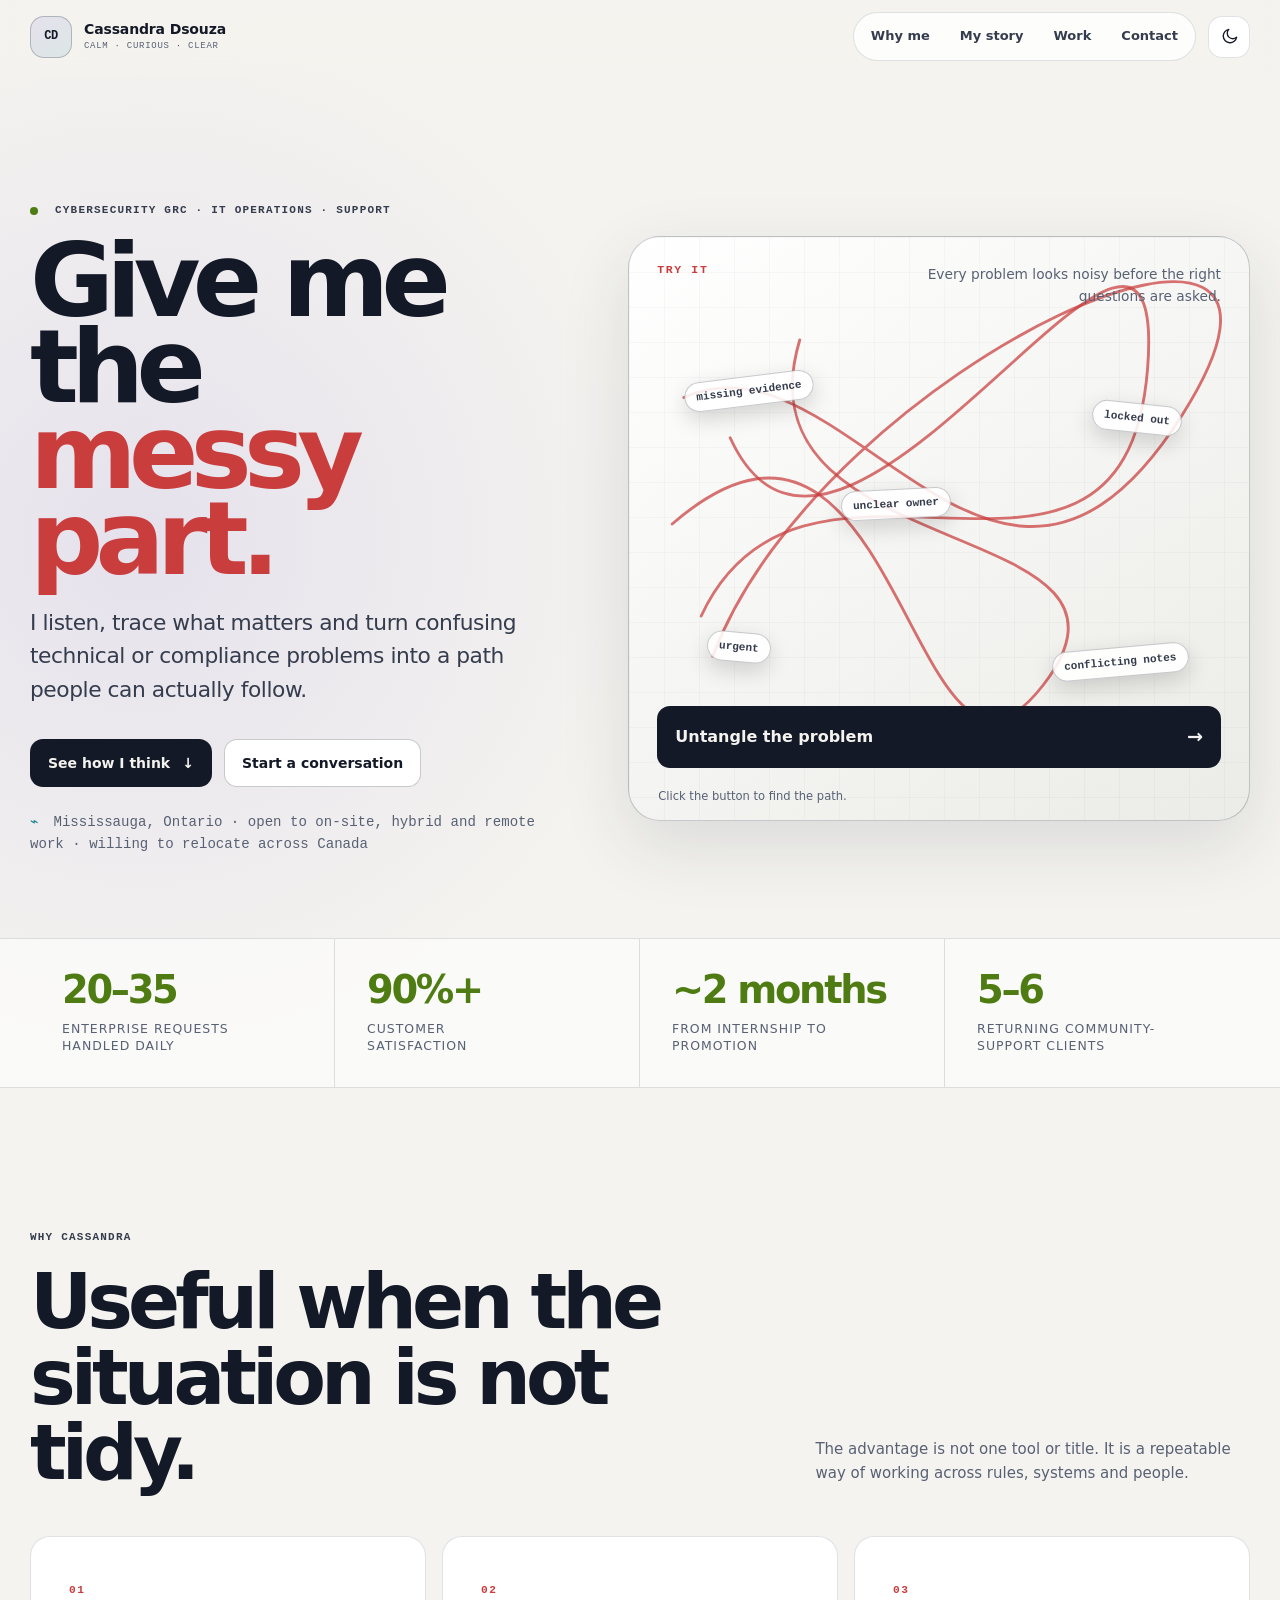
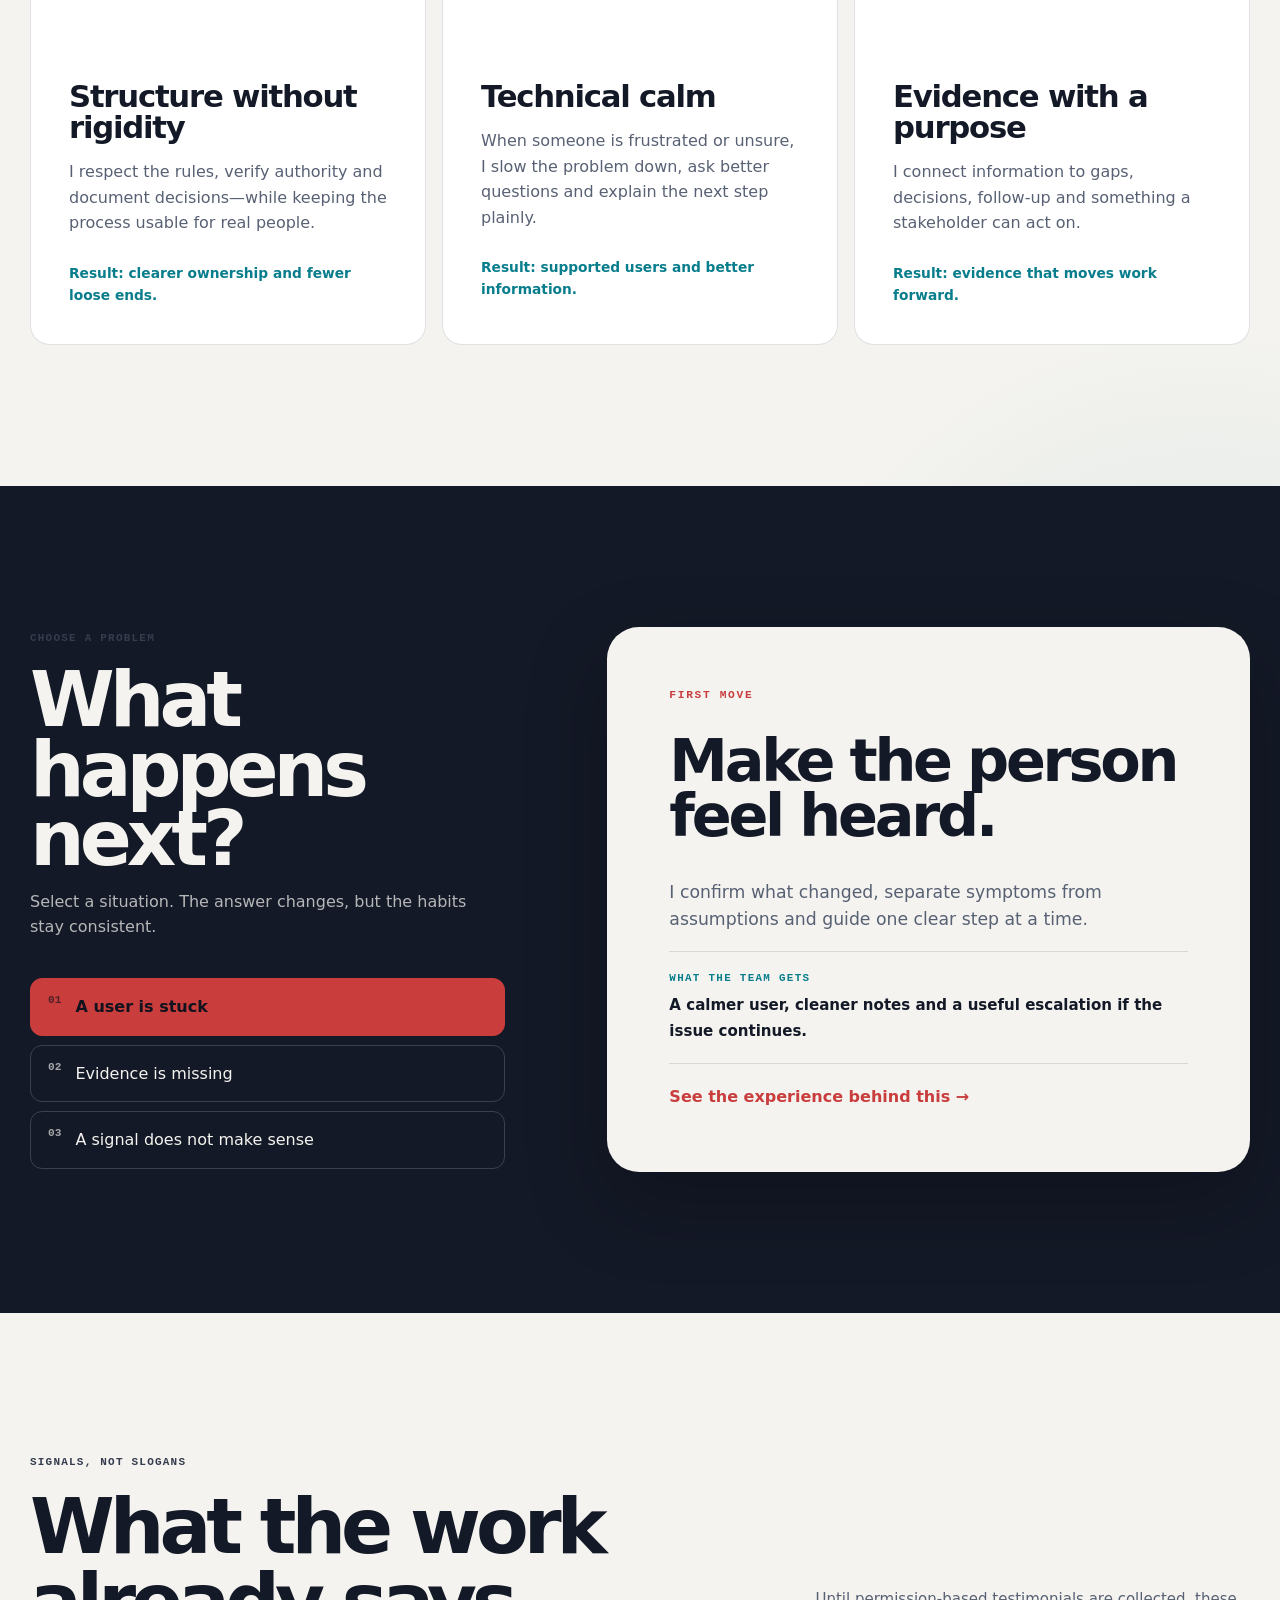
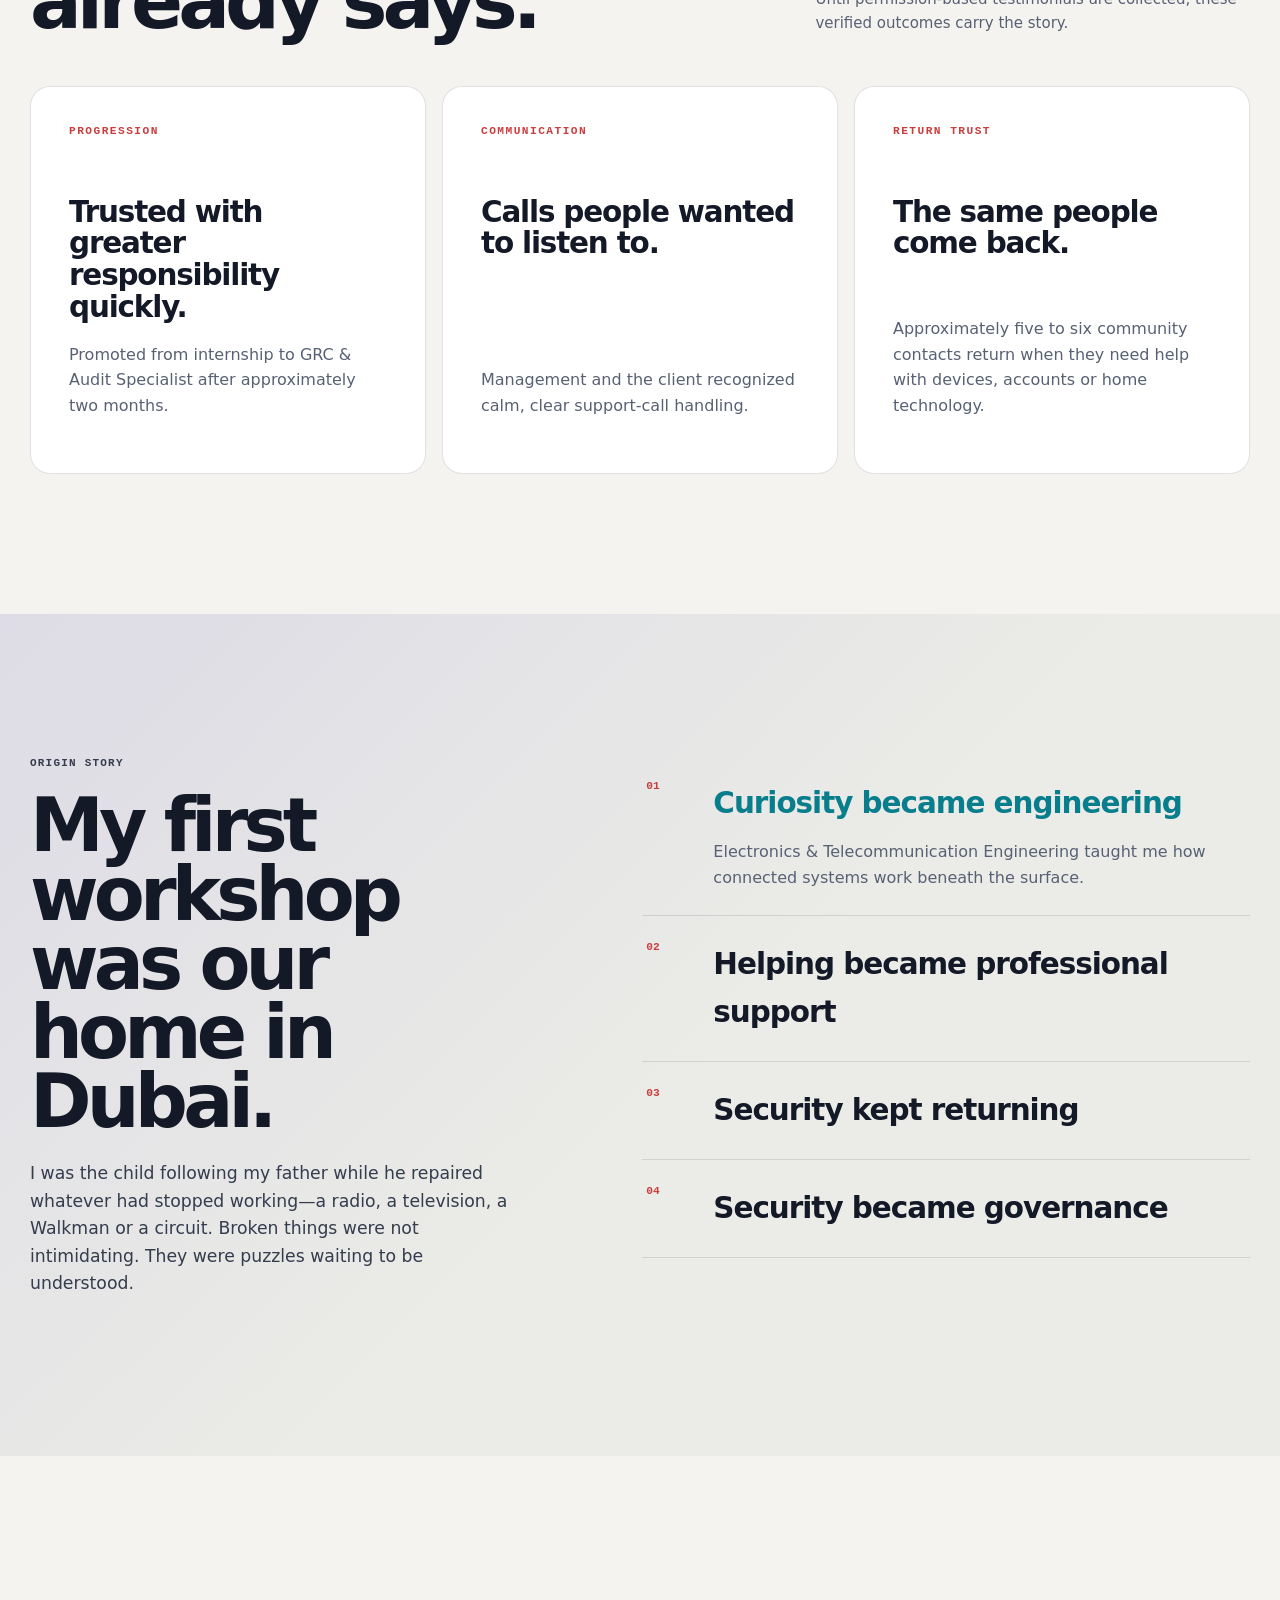
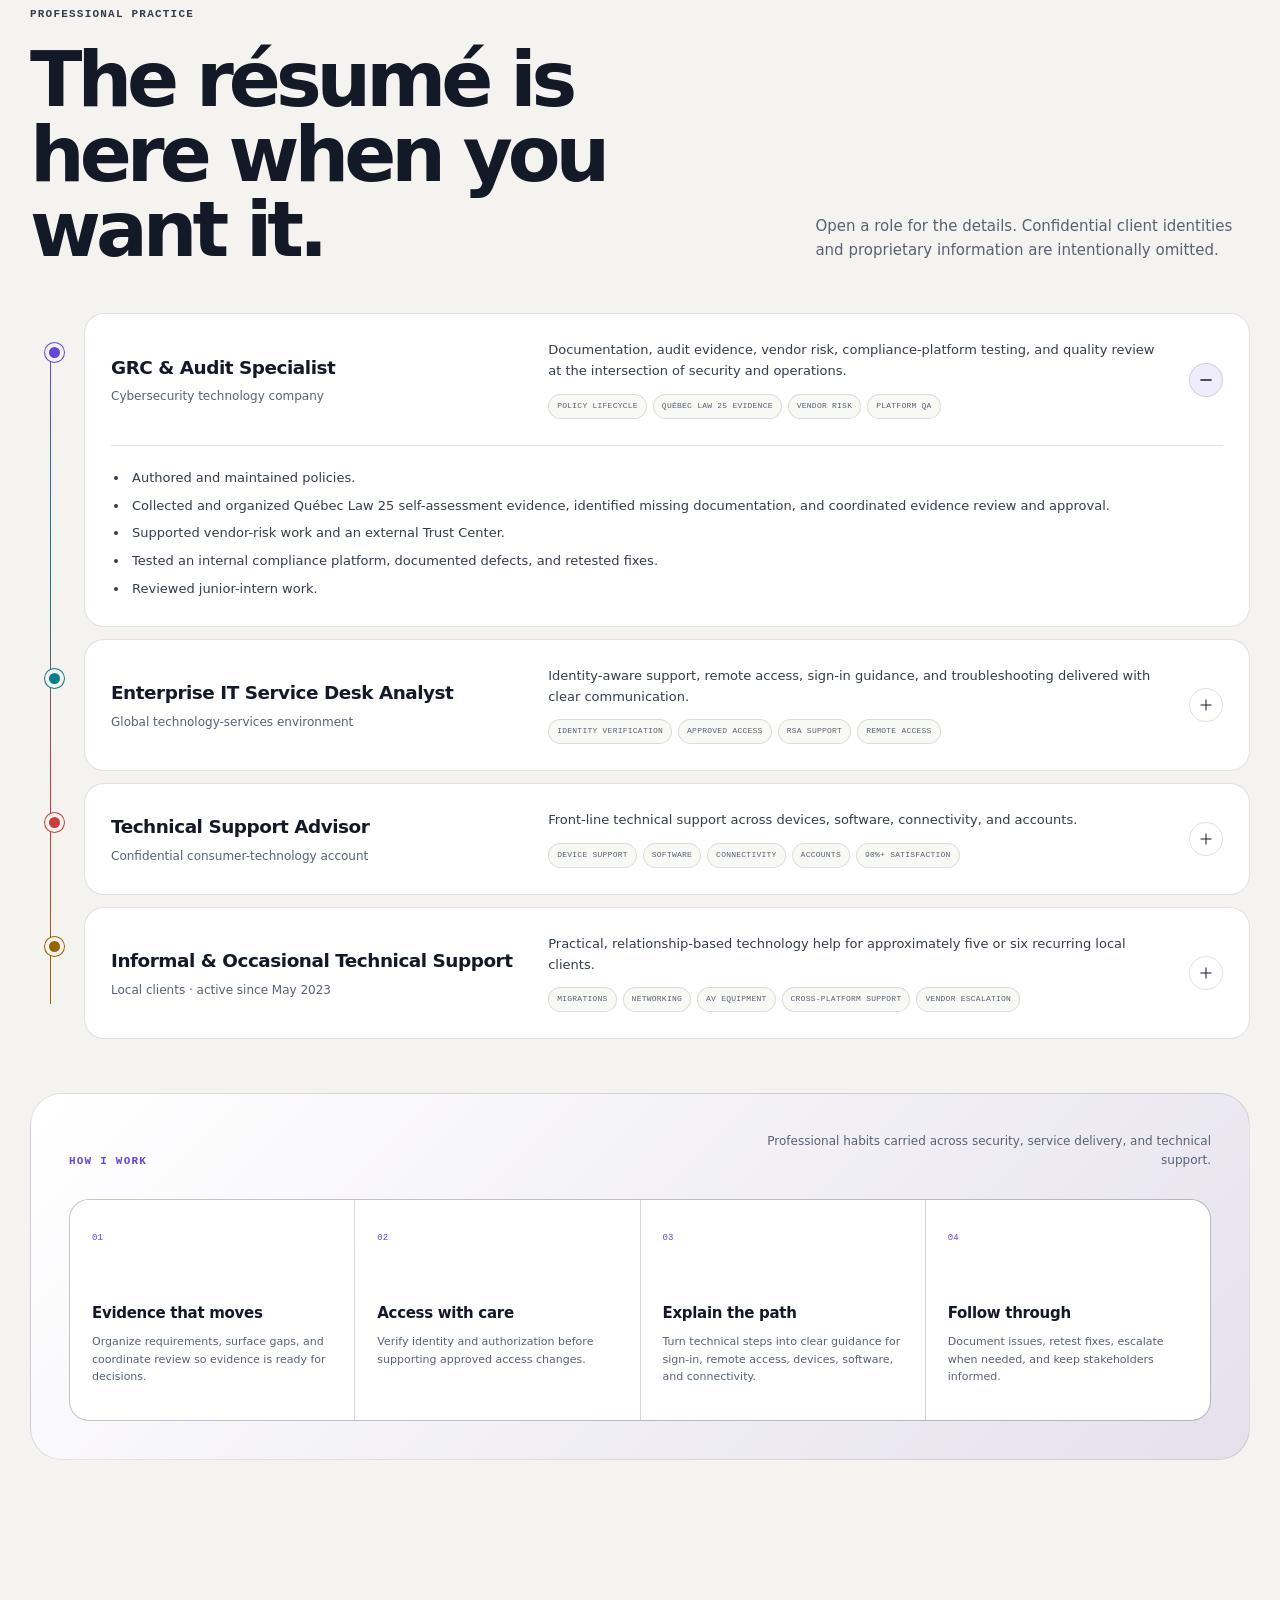
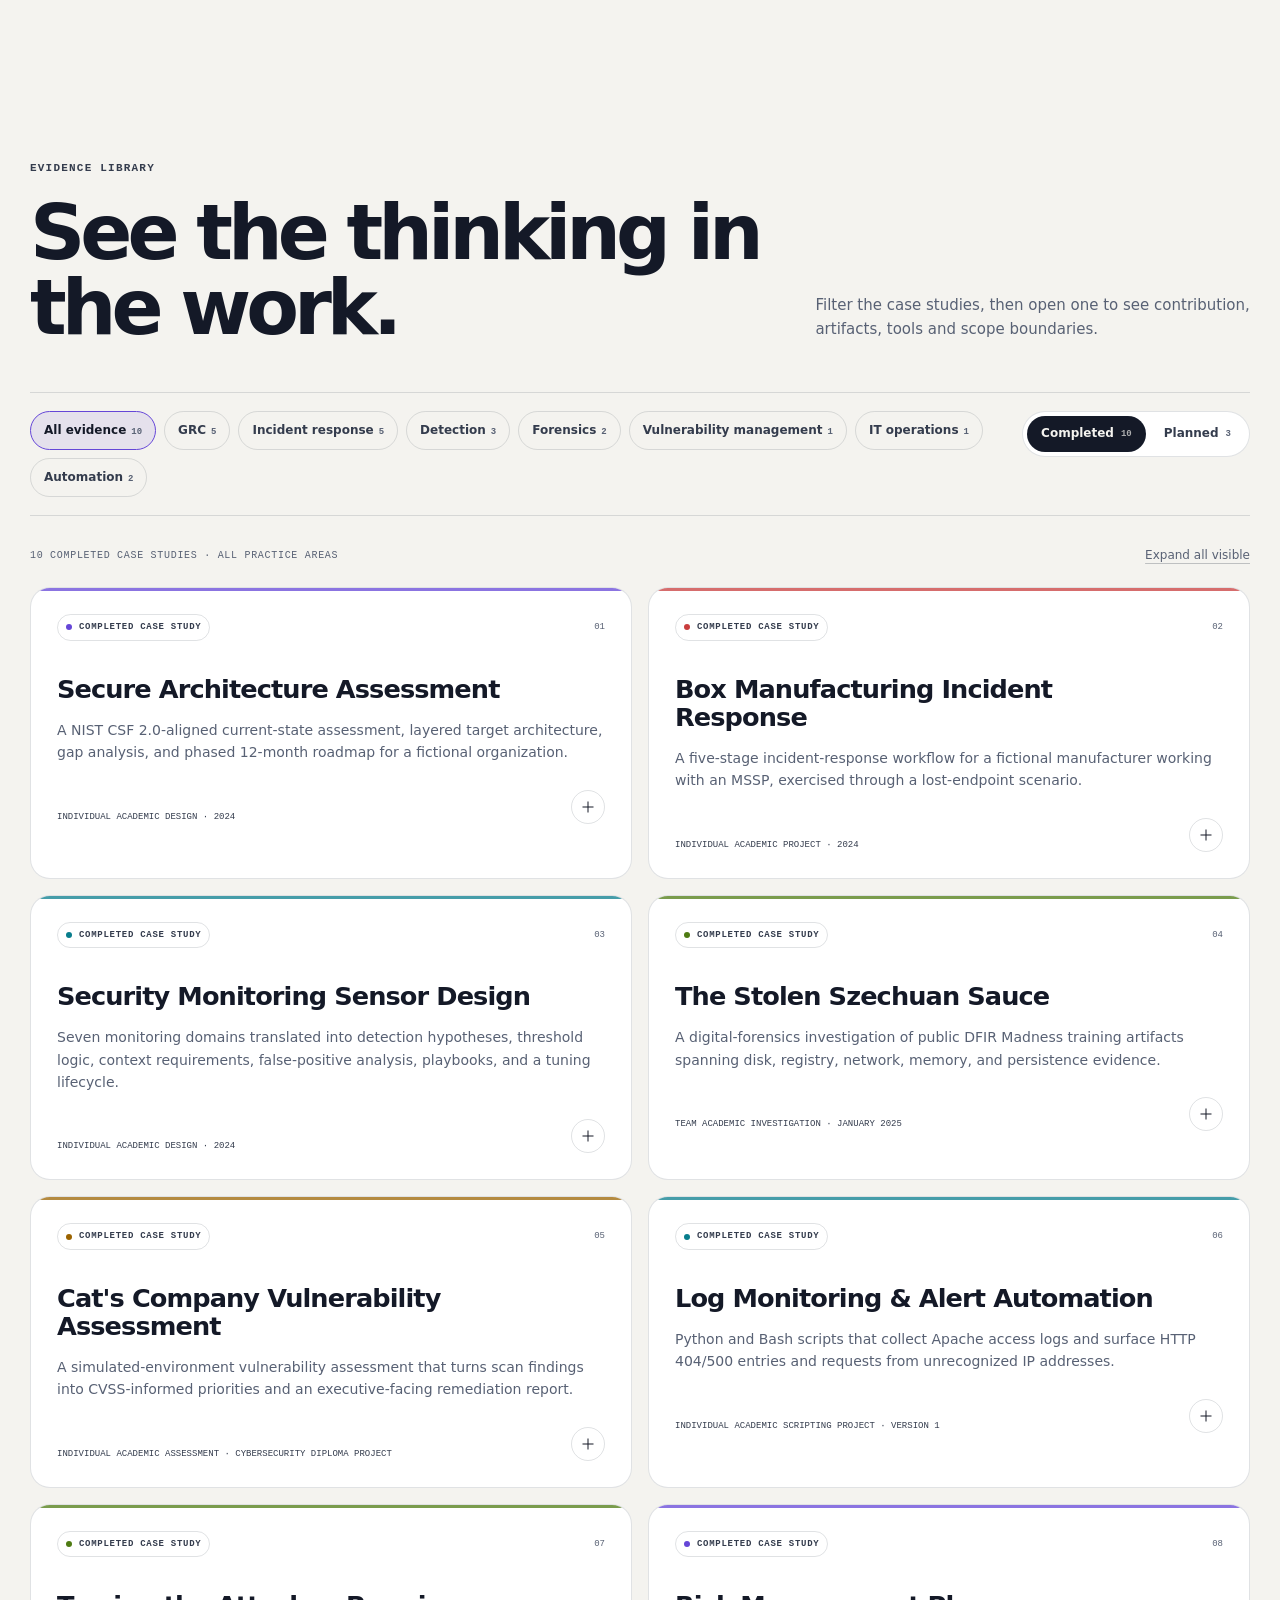
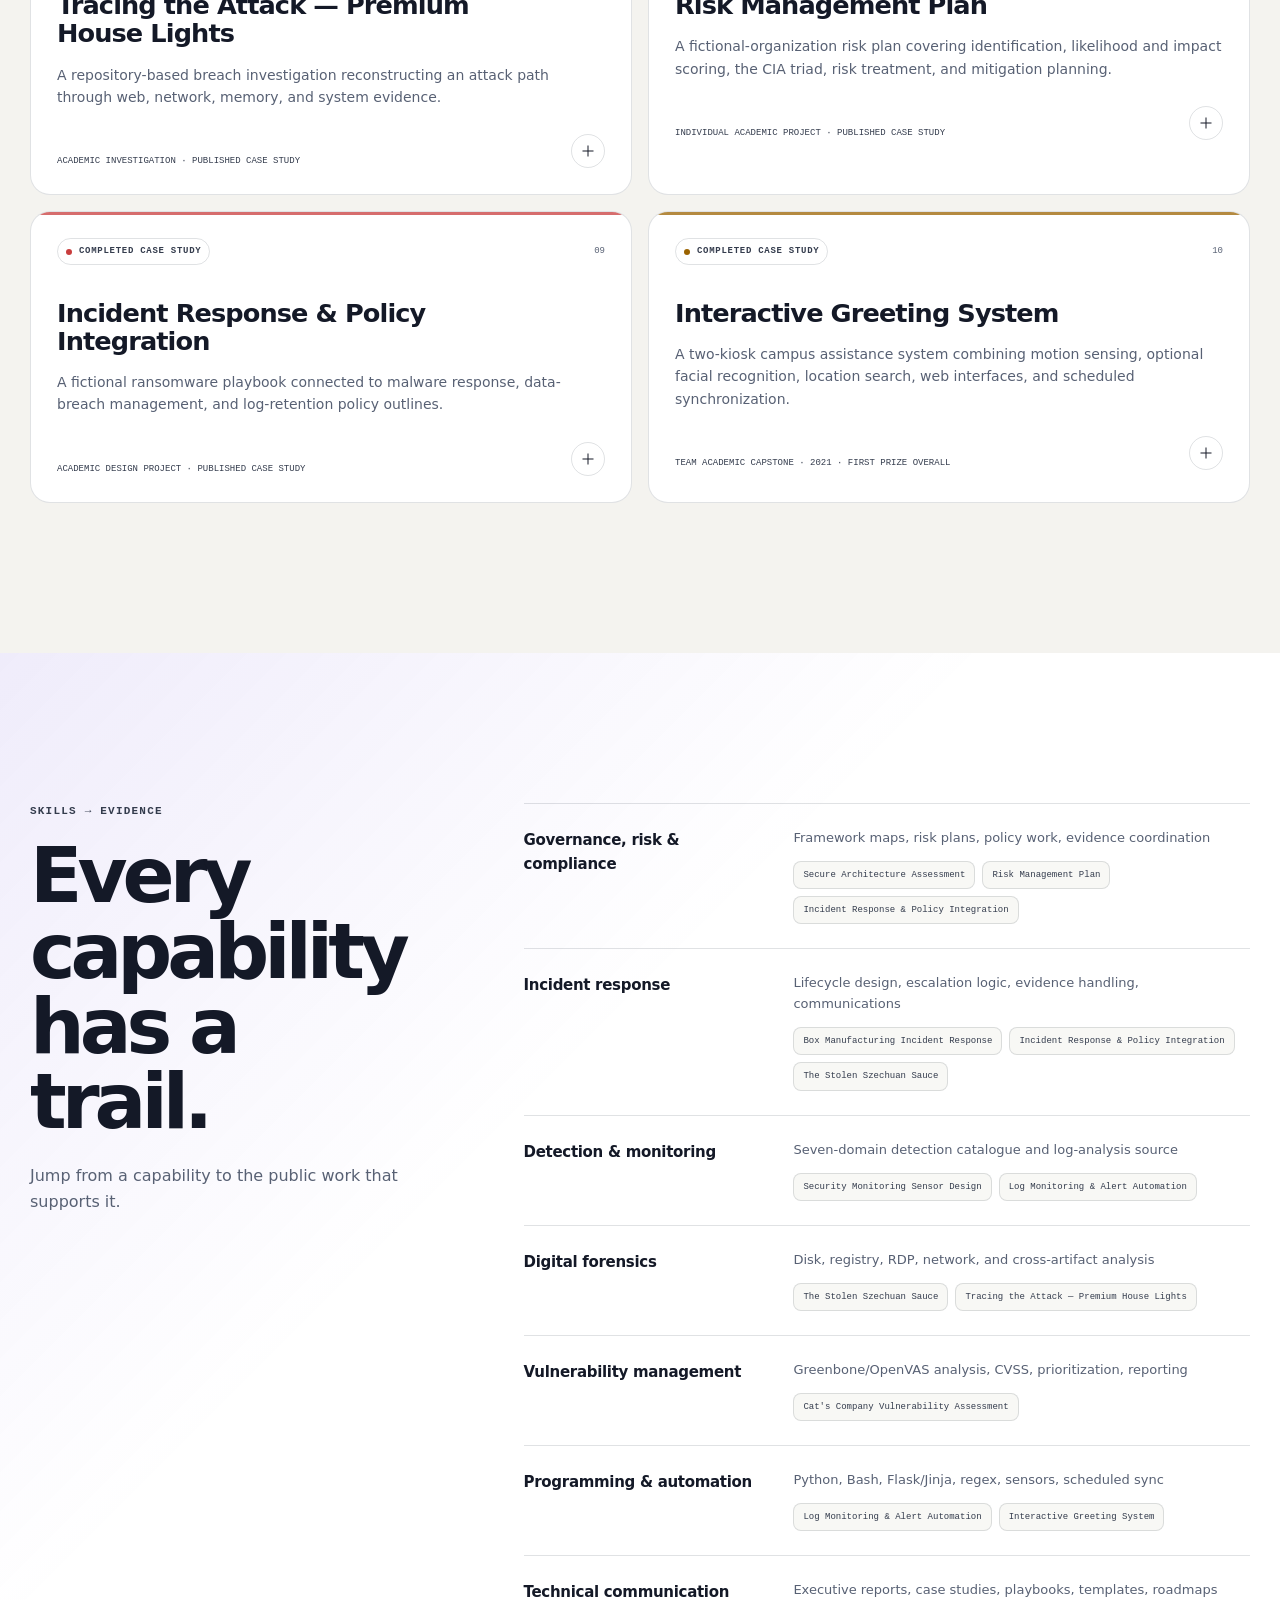
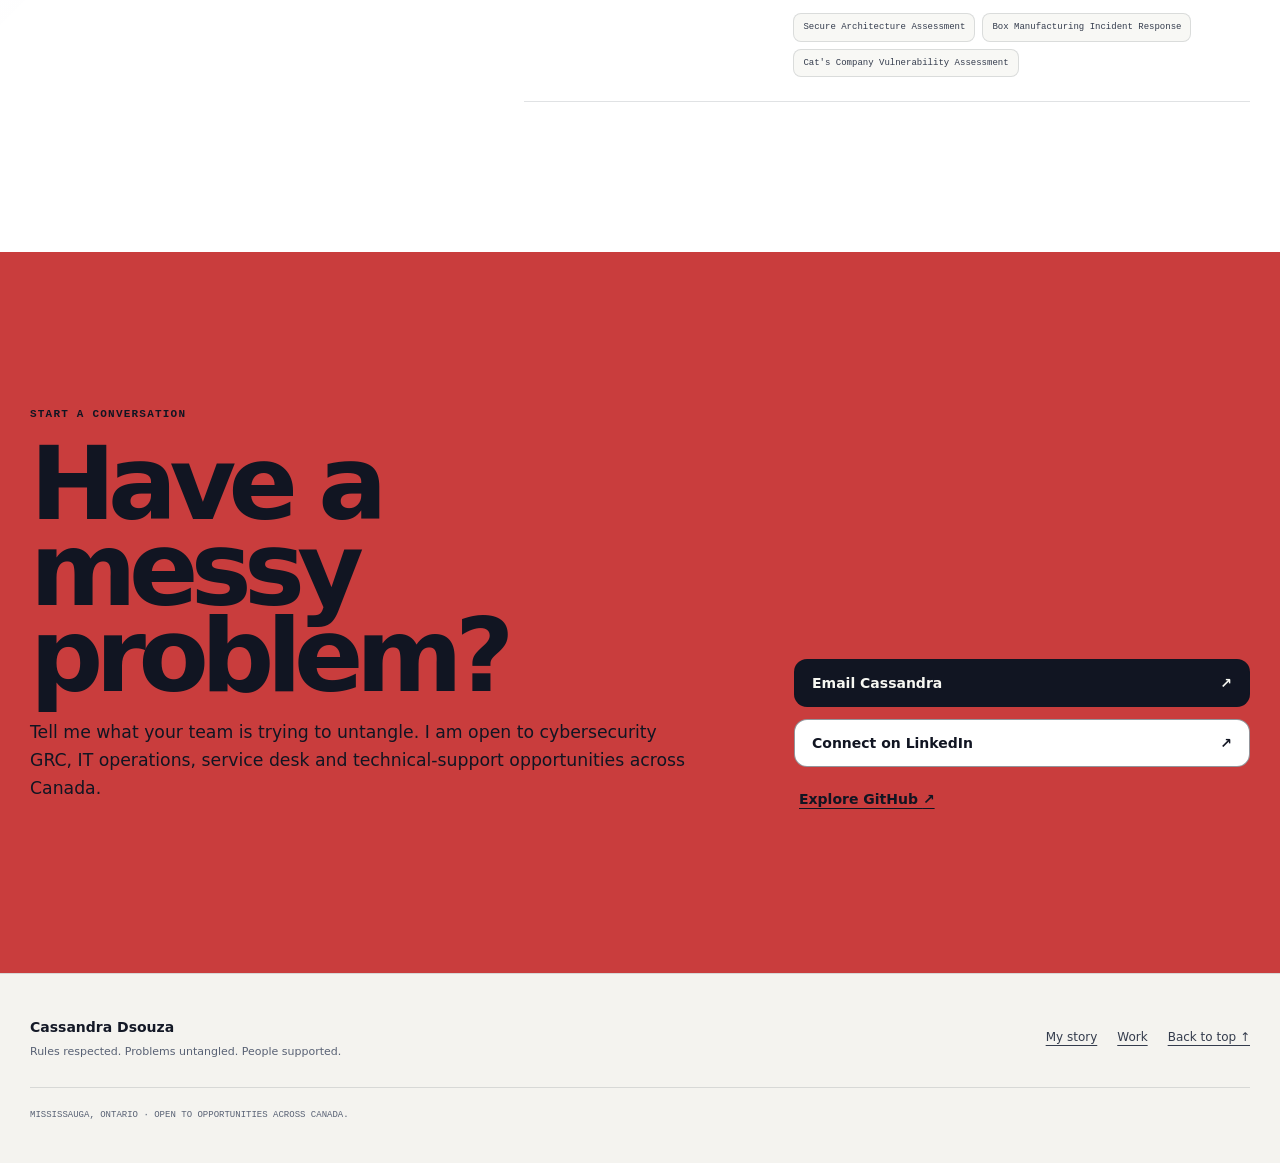
==== commit 0f2b6fbe: "Redesign portfolio around interactive career story" ====
--- a/index.html
+++ b/index.html
@@ -3,218 +3,72 @@
 <head>
   <meta charset="utf-8">
   <meta name="viewport" content="width=device-width, initial-scale=1">
-  <meta name="description" content="Cassandra Dsouza's evidence-led cybersecurity, GRC, IT operations, and automation portfolio.">
-  <meta name="theme-color" content="#10141f">
-  <meta property="og:title" content="Cassandra Dsouza — Cybersecurity, GRC & IT Operations">
-  <meta property="og:description" content="Explore evidence-backed case studies across GRC, incident response, detection, forensics, vulnerability management, IT operations, and automation.">
+  <meta name="description" content="Meet Cassandra Dsouza — a calm, curious cybersecurity GRC and IT operations professional who turns messy problems into clear next steps.">
+  <meta name="theme-color" content="#0b0f18">
+  <meta property="og:title" content="Cassandra Dsouza — Give me the messy part">
+  <meta property="og:description" content="A personality-led portfolio across cybersecurity GRC, IT operations, technical support and evidence-backed projects.">
   <meta property="og:type" content="website">
   <meta property="og:url" content="https://cassandra-3.github.io/">
-  <title>Cassandra Dsouza — Cybersecurity, GRC & IT Operations</title>
+  <title>Cassandra Dsouza — Give me the messy part</title>
   <link rel="canonical" href="https://cassandra-3.github.io/">
-  <link rel="stylesheet" href="styles.css?v=6">
-  <script>
-    (function () {
-      try {
-        const saved = localStorage.getItem('cassandra-theme');
-        const preferred = window.matchMedia('(prefers-color-scheme: light)').matches ? 'light' : 'dark';
-        document.documentElement.dataset.theme = saved || preferred;
-      } catch (_) {}
-    })();
-  </script>
+  <link rel="stylesheet" href="styles.css?v=7">
+  <script>(function(){try{const saved=localStorage.getItem('cassandra-theme');const preferred=window.matchMedia('(prefers-color-scheme: light)').matches?'light':'dark';document.documentElement.dataset.theme=saved||preferred;}catch(_){}})();</script>
 </head>
 <body>
   <a class="skip-link" href="#main">Skip to main content</a>
-
   <header class="site-header" data-header>
-    <a class="brand" href="#top" aria-label="Cassandra Dsouza, back to top">
-      <span class="brand-mark" aria-hidden="true">CD</span>
-      <span class="brand-copy"><strong>Cassandra Dsouza</strong><small>Security · evidence · clarity</small></span>
-    </a>
-
-    <button class="nav-toggle icon-button" type="button" aria-expanded="false" aria-controls="primary-nav" aria-label="Open navigation" data-nav-toggle>
-      <span></span><span></span><span></span>
-    </button>
-
-    <nav class="primary-nav" id="primary-nav" aria-label="Primary navigation" data-nav>
-      <a href="#experience">Experience</a>
-      <a href="#projects">Case studies</a>
-      <a href="#evidence">Evidence map</a>
-      <a href="#about">About</a>
-    </nav>
-
-    <button class="theme-toggle icon-button" type="button" aria-label="Switch to light theme" data-theme-toggle>
-      <svg class="theme-icon theme-icon-sun" viewBox="0 0 24 24" aria-hidden="true"><circle cx="12" cy="12" r="4"></circle><path d="M12 2v2M12 20v2M4.93 4.93l1.42 1.42M17.66 17.66l1.41 1.41M2 12h2M20 12h2M4.93 19.07l1.42-1.42M17.66 6.34l1.41-1.41"></path></svg>
-      <svg class="theme-icon theme-icon-moon" viewBox="0 0 24 24" aria-hidden="true"><path d="M21 12.8A8.5 8.5 0 1 1 11.2 3 6.5 6.5 0 0 0 21 12.8Z"></path></svg>
-    </button>
+    <a class="brand" href="#top" aria-label="Cassandra Dsouza, back to top"><span class="brand-mark" aria-hidden="true">CD</span><span class="brand-copy"><strong>Cassandra Dsouza</strong><small>Calm · curious · clear</small></span></a>
+    <button class="nav-toggle icon-button" type="button" aria-expanded="false" aria-controls="primary-nav" aria-label="Open navigation" data-nav-toggle><span></span><span></span><span></span></button>
+    <nav class="primary-nav" id="primary-nav" aria-label="Primary navigation" data-nav><a href="#why-me">Why me</a><a href="#story">My story</a><a href="#projects">Work</a><a href="#contact">Contact</a></nav>
+    <button class="theme-toggle icon-button" type="button" aria-label="Switch to light theme" data-theme-toggle><svg class="theme-icon theme-icon-sun" viewBox="0 0 24 24" aria-hidden="true"><circle cx="12" cy="12" r="4"></circle><path d="M12 2v2M12 20v2M4.93 4.93l1.42 1.42M17.66 17.66l1.41 1.41M2 12h2M20 12h2M4.93 19.07l1.42-1.42M17.66 6.34l1.41-1.41"></path></svg><svg class="theme-icon theme-icon-moon" viewBox="0 0 24 24" aria-hidden="true"><path d="M21 12.8A8.5 8.5 0 1 1 11.2 3 6.5 6.5 0 0 0 21 12.8Z"></path></svg></button>
   </header>
 
   <main id="main">
-    <section class="hero section-shell" id="top" aria-labelledby="hero-title">
-      <div class="hero-copy reveal">
-        <p class="eyebrow"><span class="pulse-dot" aria-hidden="true"></span> Cybersecurity · GRC · IT operations</p>
-        <h1 id="hero-title">Security,<br><span>made clear.</span></h1>
-        <p class="hero-intro">I turn requirements, technical evidence, and operational needs into clear decisions, practical documentation, and support people can use.</p>
-        <div class="hero-actions">
-          <a class="button button-primary" href="#experience">Explore my experience <span aria-hidden="true">↓</span></a>
-          <a class="button button-ghost" href="https://www.linkedin.com/in/cassandradsouza54a784168/" target="_blank" rel="noreferrer">LinkedIn <span aria-hidden="true">↗</span><span class="sr-only"> opens in a new tab</span></a>
-          <a class="text-link" href="https://github.com/Cassandra-3" target="_blank" rel="noreferrer">GitHub profile <span aria-hidden="true">↗</span><span class="sr-only"> opens in a new tab</span></a>
-        </div>
-        <p class="availability"><span aria-hidden="true">⌁</span> Ontario, Canada · open to on-site, hybrid, and remote roles · willing to relocate within Ontario or elsewhere in Canada</p>
+    <section class="story-hero section-shell" id="top" aria-labelledby="hero-title">
+      <div class="story-hero-copy reveal">
+        <p class="eyebrow"><span class="pulse-dot" aria-hidden="true"></span> Cybersecurity GRC · IT operations · support</p>
+        <h1 id="hero-title">Give me the<br><span>messy part.</span></h1>
+        <p class="hero-intro">I listen, trace what matters and turn confusing technical or compliance problems into a path people can actually follow.</p>
+        <div class="hero-actions"><a class="button button-primary" href="#problem-lab">See how I think <span aria-hidden="true">↓</span></a><a class="button button-ghost" href="#contact">Start a conversation</a></div>
+        <p class="availability"><span aria-hidden="true">⌁</span> Mississauga, Ontario · open to on-site, hybrid and remote work · willing to relocate across Canada</p>
       </div>
-
-      <div class="signal-board reveal" role="img" aria-label="An abstract signal map connecting governance, investigation, detection, and operations">
-        <div class="board-grid" aria-hidden="true"></div>
-        <div class="orbit orbit-one" aria-hidden="true"></div>
-        <div class="orbit orbit-two" aria-hidden="true"></div>
-        <div class="signal-core" aria-hidden="true"><span>evidence</span><strong>→</strong><span>action</span></div>
-        <span class="signal-node node-grc" aria-hidden="true"><i></i>govern</span>
-        <span class="signal-node node-detect" aria-hidden="true"><i></i>detect</span>
-        <span class="signal-node node-forensics" aria-hidden="true"><i></i>investigate</span>
-        <span class="signal-node node-ops" aria-hidden="true"><i></i>support</span>
-        <div class="board-caption" aria-hidden="true"><span>INPUT 07</span><span>TRACEABLE OUTPUT</span></div>
-      </div>
-
-      <div class="fact-strip reveal" id="fact-strip" aria-label="Portfolio facts"></div>
-    </section>
-
-    <section class="experience-section section-shell" id="experience" aria-labelledby="experience-title">
-      <div class="section-heading reveal">
-        <div>
-          <p class="eyebrow">01 / Professional practice</p>
-          <h2 id="experience-title">Experience in practice.</h2>
-        </div>
-        <p>Hands-on work across GRC, enterprise service delivery, consumer technology support, and practical local troubleshooting.</p>
-      </div>
-      <div class="timeline" data-experience></div>
-      <div class="work-principles reveal" data-work-principles></div>
-    </section>
-
-    <section class="project-section section-shell" id="projects" aria-labelledby="projects-title">
-      <div class="section-heading reveal">
-        <div>
-          <p class="eyebrow">02 / Case-study library</p>
-          <h2 id="projects-title">Follow the signal.</h2>
-        </div>
-        <p>Choose completed or planned work, filter by practice area, then open any case study to see the contribution, artifacts, tools, and scope.</p>
-      </div>
-
-      <div class="filter-wrap reveal" aria-label="Filter case studies by practice area">
-        <div class="filters" role="toolbar" aria-label="Project filters" data-filters></div>
-        <div class="status-switch" role="group" aria-label="Choose completed or planned projects">
-          <button class="status-button" type="button" aria-pressed="true" data-status-filter="published">Completed <span data-status-count="published">10</span></button>
-          <button class="status-button" type="button" aria-pressed="false" data-status-filter="planned">Planned <span data-status-count="planned">3</span></button>
-        </div>
-      </div>
-
-      <div class="results-meta reveal">
-        <p aria-live="polite" data-results-count></p>
-        <button class="quiet-button" type="button" data-expand-all>Expand all visible</button>
-      </div>
-      <div class="project-grid" data-project-grid></div>
-      <noscript><p class="noscript-note">JavaScript is needed for filters and expandable details. Every case study remains available from <a href="https://github.com/Cassandra-3/cassandras-portfolio">the GitHub portfolio index</a>.</p></noscript>
-    </section>
-
-    <section class="evidence-section" id="evidence" aria-labelledby="evidence-title">
-      <div class="section-shell">
-        <div class="section-heading reveal">
-          <div>
-            <p class="eyebrow">03 / Evidence map</p>
-            <h2 id="evidence-title">Evidence you can trace.</h2>
-          </div>
-          <p>These visuals count published case studies and documented practice areas, showing the breadth of the portfolio and where the strongest bodies of evidence sit.</p>
-        </div>
-
-        <div class="chart-grid">
-          <article class="chart-card reveal" aria-labelledby="domain-chart-title">
-            <div class="chart-card-heading">
-              <div><p class="chart-kicker">Published evidence</p><h3 id="domain-chart-title">Domain coverage</h3></div>
-              <span class="chart-unit">case studies</span>
-            </div>
-            <div class="bar-chart" data-domain-chart></div>
-          </article>
-
-          <article class="chart-card status-card reveal" aria-labelledby="status-chart-title">
-            <div class="chart-card-heading">
-              <div><p class="chart-kicker">Portfolio status</p><h3 id="status-chart-title">Work status</h3></div>
-              <span class="chart-unit">completed + upcoming</span>
-            </div>
-            <div class="status-chart" data-status-chart></div>
-          </article>
-        </div>
-        <p class="chart-note reveal">A case study may support more than one domain, so domain counts are intentionally non-exclusive.</p>
+      <div class="untangle-board reveal" data-untangle-board>
+        <div class="untangle-heading"><span>Try it</span><p>Every problem looks noisy before the right questions are asked.</p></div>
+        <div class="tangle-field" aria-hidden="true"><span class="tangle-node tangle-a">missing evidence</span><span class="tangle-node tangle-b">locked out</span><span class="tangle-node tangle-c">unclear owner</span><span class="tangle-node tangle-d">urgent</span><span class="tangle-node tangle-e">conflicting notes</span><svg viewBox="0 0 500 340" preserveAspectRatio="none"><path d="M30 70 C170 5 300 340 460 85 S150 40 55 295"></path><path d="M45 260 C135 65 410 300 430 45 S165 315 70 105"></path><path d="M130 20 C70 220 455 170 340 320 S220 5 20 180"></path></svg></div>
+        <div class="clarity-path" aria-hidden="true"><span><b>01</b> Listen</span><i></i><span><b>02</b> Clarify</span><i></i><span><b>03</b> Investigate</span><i></i><span><b>04</b> Document</span><i></i><span><b>05</b> Follow through</span></div>
+        <button class="untangle-button" type="button" data-untangle-button aria-pressed="false"><span data-untangle-label>Untangle the problem</span><b aria-hidden="true">→</b></button>
+        <p class="untangle-status" data-untangle-status aria-live="polite">Click the button to find the path.</p>
       </div>
     </section>
 
-    <section class="skills-section" id="skills" aria-labelledby="skills-title">
-      <div class="section-shell skills-shell">
-        <div class="skills-intro reveal">
-          <p class="eyebrow">04 / Skills → evidence</p>
-          <h2 id="skills-title">Every capability has a trail.</h2>
-          <p>Use the links to jump straight from a capability to the public case studies that support it.</p>
-          <div class="evidence-key">
-            <span><i class="key-dot key-published" aria-hidden="true"></i> Published evidence</span>
-            <span><i class="key-dot key-planned" aria-hidden="true"></i> Planned learning</span>
-          </div>
-        </div>
-        <div class="skills-map reveal" data-skills></div>
-      </div>
+    <section class="signal-strip" aria-label="Verified career signals"><div class="section-shell signal-strip-inner"><div><strong>20–35</strong><span>enterprise requests handled daily</span></div><div><strong>90%+</strong><span>customer satisfaction</span></div><div><strong>~2 months</strong><span>from internship to promotion</span></div><div><strong>5–6</strong><span>returning community-support clients</span></div></div></section>
+
+    <section class="value-section section-shell" id="why-me" aria-labelledby="why-title">
+      <div class="section-heading reveal"><div><p class="eyebrow">Why Cassandra</p><h2 id="why-title">Useful when the situation is not tidy.</h2></div><p>The advantage is not one tool or title. It is a repeatable way of working across rules, systems and people.</p></div>
+      <div class="value-grid"><article class="value-card reveal"><span>01</span><h3>Structure without rigidity</h3><p>I respect the rules, verify authority and document decisions—while keeping the process usable for real people.</p><b>Result: clearer ownership and fewer loose ends.</b></article><article class="value-card reveal"><span>02</span><h3>Technical calm</h3><p>When someone is frustrated or unsure, I slow the problem down, ask better questions and explain the next step plainly.</p><b>Result: supported users and better information.</b></article><article class="value-card reveal"><span>03</span><h3>Evidence with a purpose</h3><p>I connect information to gaps, decisions, follow-up and something a stakeholder can act on.</p><b>Result: evidence that moves work forward.</b></article></div>
     </section>
 
-    <section class="personality-section section-shell" id="personality" aria-labelledby="personality-title">
-      <div class="section-heading reveal">
-        <div>
-          <p class="eyebrow">05 / The human side</p>
-          <h2 id="personality-title">How I show up.</h2>
-        </div>
-        <p>Technical ability matters most when it comes with patience, judgment, communication, and reliable follow-through.</p>
-      </div>
-      <div class="personality-layout" data-personality></div>
-    </section>
+    <section class="problem-section" id="problem-lab" aria-labelledby="problem-title"><div class="section-shell problem-shell">
+      <div class="problem-copy reveal"><p class="eyebrow">Choose a problem</p><h2 id="problem-title">What happens next?</h2><p>Select a situation. The answer changes, but the habits stay consistent.</p><div class="problem-options" role="group" aria-label="Choose a problem scenario"><button type="button" data-problem="user" aria-pressed="true"><span>01</span>A user is stuck</button><button type="button" data-problem="evidence" aria-pressed="false"><span>02</span>Evidence is missing</button><button type="button" data-problem="signal" aria-pressed="false"><span>03</span>A signal does not make sense</button></div></div>
+      <article class="problem-answer reveal" data-problem-answer aria-live="polite"><p class="answer-kicker">FIRST MOVE</p><h3 data-answer-title>Make the person feel heard.</h3><p data-answer-body>I confirm what changed, separate symptoms from assumptions and guide one clear step at a time.</p><div class="answer-output"><span>WHAT THE TEAM GETS</span><strong data-answer-output>A calmer user, cleaner notes and a useful escalation if the issue continues.</strong></div><a href="#experience" data-answer-link>See the experience behind this →</a></article>
+    </div></section>
 
-    <section class="planned-section section-shell" id="planned" aria-labelledby="planned-title">
-      <div class="section-heading reveal">
-        <div>
-          <p class="eyebrow">06 / Next investigations</p>
-          <h2 id="planned-title">What's next.</h2>
-        </div>
-        <p>Three focused builds extend the portfolio into production-style monitoring and business intelligence. Each will gain a full case study as it is completed.</p>
-      </div>
-      <div class="planned-grid" data-planned-grid></div>
-    </section>
+    <section class="proof-section section-shell" aria-labelledby="proof-title"><div class="section-heading reveal"><div><p class="eyebrow">Signals, not slogans</p><h2 id="proof-title">What the work already says.</h2></div><p>Until permission-based testimonials are collected, these verified outcomes carry the story.</p></div><div class="proof-grid"><article class="proof-card reveal"><span>PROGRESSION</span><blockquote>Trusted with greater responsibility quickly.</blockquote><p>Promoted from internship to GRC & Audit Specialist after approximately two months.</p></article><article class="proof-card reveal"><span>COMMUNICATION</span><blockquote>Calls people wanted to listen to.</blockquote><p>Management and the client recognized calm, clear support-call handling.</p></article><article class="proof-card reveal"><span>RETURN TRUST</span><blockquote>The same people come back.</blockquote><p>Approximately five to six community contacts return when they need help with devices, accounts or home technology.</p></article></div></section>
 
-    <section class="about-section" id="about" aria-labelledby="about-title">
-      <div class="section-shell about-grid">
-        <div class="about-copy reveal">
-          <p class="eyebrow">07 / Working principles</p>
-          <h2 id="about-title">Practical security, thoughtfully delivered.</h2>
-          <p>Cassandra works where security, technology, documentation, and stakeholder support overlap: translating requirements into usable controls, investigating evidence, improving operational processes, and helping people solve technology problems.</p>
-          <div class="about-actions">
-            <a class="button button-primary" href="https://github.com/Cassandra-3/cassandras-portfolio" target="_blank" rel="noreferrer">View the source portfolio <span aria-hidden="true">↗</span><span class="sr-only"> opens in a new tab</span></a>
-            <a class="button button-ghost" href="https://www.linkedin.com/in/cassandradsouza54a784168/" target="_blank" rel="noreferrer">Connect on LinkedIn <span aria-hidden="true">↗</span><span class="sr-only"> opens in a new tab</span></a>
-          </div>
-        </div>
-        <div class="principle-stack reveal" aria-label="Evidence standards">
-          <article><span>01</span><div><h3>Context builds confidence</h3><p>Professional, academic, team, individual, and upcoming work each have a clear place.</p></div></article>
-          <article><span>02</span><div><h3>Evidence leads the story</h3><p>Every capability connects to public code, reports, workflows, diagrams, or documented analysis.</p></div></article>
-          <article><span>03</span><div><h3>Communication matters</h3><p>Technical findings become practical decisions, useful documentation, and support people can act on.</p></div></article>
-        </div>
-      </div>
-    </section>
+    <section class="story-section" id="story" aria-labelledby="story-title"><div class="section-shell story-grid"><div class="story-intro reveal"><p class="eyebrow">Origin story</p><h2 id="story-title">My first workshop was our home in Dubai.</h2><p>I was the child following my father while he repaired whatever had stopped working—a radio, a television, a Walkman or a circuit. Broken things were not intimidating. They were puzzles waiting to be understood.</p></div><div class="story-chapters" data-story-chapters><button type="button" class="story-chapter is-active" data-story="curiosity" aria-pressed="true"><span>01</span><div><h3>Curiosity became engineering</h3><p>Electronics & Telecommunication Engineering taught me how connected systems work beneath the surface.</p></div></button><button type="button" class="story-chapter" data-story="support" aria-pressed="false"><span>02</span><div><h3>Helping became professional support</h3><p>What I had always done for friends and family became front-line and enterprise technical support.</p></div></button><button type="button" class="story-chapter" data-story="security" aria-pressed="false"><span>03</span><div><h3>Security kept returning</h3><p>A cybersecurity bootcamp gave that persistent interest the attention it deserved.</p></div></button><button type="button" class="story-chapter" data-story="grc" aria-pressed="false"><span>04</span><div><h3>Security became governance</h3><p>Shortly after the Ripen project, Data Next Step brought me into intensive GRC, evidence and platform-quality work.</p></div></button></div></div></section>
+
+    <section class="experience-section section-shell" id="experience" aria-labelledby="experience-title"><div class="section-heading reveal"><div><p class="eyebrow">Professional practice</p><h2 id="experience-title">The résumé is here when you want it.</h2></div><p>Open a role for the details. Confidential client identities and proprietary information are intentionally omitted.</p></div><div class="timeline" data-experience></div><div class="work-principles reveal" data-work-principles></div></section>
+
+    <section class="project-section section-shell" id="projects" aria-labelledby="projects-title"><div class="section-heading reveal"><div><p class="eyebrow">Evidence library</p><h2 id="projects-title">See the thinking in the work.</h2></div><p>Filter the case studies, then open one to see contribution, artifacts, tools and scope boundaries.</p></div><div class="filter-wrap reveal" aria-label="Filter case studies by practice area"><div class="filters" role="toolbar" aria-label="Project filters" data-filters></div><div class="status-switch" role="group" aria-label="Choose completed or planned projects"><button class="status-button" type="button" aria-pressed="true" data-status-filter="published">Completed <span data-status-count="published">10</span></button><button class="status-button" type="button" aria-pressed="false" data-status-filter="planned">Planned <span data-status-count="planned">3</span></button></div></div><div class="results-meta reveal"><p aria-live="polite" data-results-count></p><button class="quiet-button" type="button" data-expand-all>Expand all visible</button></div><div class="project-grid" data-project-grid></div></section>
+
+    <section class="skills-section" id="skills" aria-labelledby="skills-title"><div class="section-shell skills-shell"><div class="skills-intro reveal"><p class="eyebrow">Skills → evidence</p><h2 id="skills-title">Every capability has a trail.</h2><p>Jump from a capability to the public work that supports it.</p></div><div class="skills-map reveal" data-skills></div></div></section>
+
+    <section class="contact-section" id="contact" aria-labelledby="contact-title"><div class="section-shell contact-grid"><div class="contact-copy reveal"><p class="eyebrow">Start a conversation</p><h2 id="contact-title">Have a messy problem?</h2><p>Tell me what your team is trying to untangle. I am open to cybersecurity GRC, IT operations, service desk and technical-support opportunities across Canada.</p></div><div class="contact-actions reveal"><a class="button button-primary" href="mailto:cdsouza96@gmail.com?subject=Portfolio%20conversation">Email Cassandra <span aria-hidden="true">↗</span></a><a class="button button-ghost" href="https://www.linkedin.com/in/cassandradsouza54a784168/" target="_blank" rel="noreferrer">Connect on LinkedIn <span aria-hidden="true">↗</span><span class="sr-only"> opens in a new tab</span></a><a class="text-link" href="https://github.com/Cassandra-3" target="_blank" rel="noreferrer">Explore GitHub <span aria-hidden="true">↗</span><span class="sr-only"> opens in a new tab</span></a></div></div></section>
   </main>
 
-  <footer class="site-footer">
-    <div class="section-shell footer-inner">
-      <div><strong>Cassandra Dsouza</strong><p>Cybersecurity · GRC · IT Operations</p></div>
-      <div class="footer-links">
-        <a href="https://github.com/Cassandra-3" target="_blank" rel="noreferrer">GitHub <span aria-hidden="true">↗</span><span class="sr-only"> opens in a new tab</span></a>
-        <a href="https://www.linkedin.com/in/cassandradsouza54a784168/" target="_blank" rel="noreferrer">LinkedIn <span aria-hidden="true">↗</span><span class="sr-only"> opens in a new tab</span></a>
-        <a href="#top">Back to top ↑</a>
-      </div>
-      <p class="footer-note">Evidence-first portfolio · public GitHub case studies · accessible by design.</p>
-    </div>
-  </footer>
+  <footer class="site-footer"><div class="section-shell footer-inner"><div><strong>Cassandra Dsouza</strong><p>Rules respected. Problems untangled. People supported.</p></div><div class="footer-links"><a href="#story">My story</a><a href="#projects">Work</a><a href="#top">Back to top ↑</a></div><p class="footer-note">Mississauga, Ontario · open to opportunities across Canada.</p></div></footer>
 
-  <script src="portfolio-data.js?v=6"></script>
-  <script src="script.js?v=6"></script>
+  <div class="sr-only" id="fact-strip" aria-hidden="true"></div><div class="sr-only" data-domain-chart aria-hidden="true"></div><div class="sr-only" data-status-chart aria-hidden="true"></div><div class="sr-only" data-personality aria-hidden="true"></div><div class="sr-only" data-planned-grid aria-hidden="true"></div>
+  <script src="portfolio-data.js?v=7"></script><script src="script.js?v=7"></script>
 </body>
 </html>
--- a/styles.css
+++ b/styles.css
@@ -739,3 +739,159 @@
   .project-card[hidden] { display: block; }
   .reveal { opacity: 1; transform: none; }
 }
+
+/* Personality-led landing experience */
+.story-hero {
+  min-height: calc(100vh - var(--header-h));
+  padding-block: clamp(74px, 10vw, 138px) 82px;
+  display: grid;
+  grid-template-columns: minmax(0, .9fr) minmax(520px, 1.1fr);
+  align-items: center;
+  gap: clamp(42px, 7vw, 100px);
+}
+
+.story-hero-copy h1 {
+  margin: 18px 0 24px;
+  max-width: 740px;
+  font-size: clamp(4.7rem, 8vw, 8.4rem);
+  line-height: .84;
+  letter-spacing: -.075em;
+}
+
+.story-hero-copy h1 span { color: var(--coral); }
+.hero-intro { max-width: 620px; margin: 0; font-size: clamp(1.1rem, 1.7vw, 1.36rem); color: var(--muted-strong); }
+.availability { max-width: 690px; margin: 24px 0 0; color: var(--muted); font-size: .88rem; }
+.availability span { color: var(--cyan); margin-right: 7px; }
+.pulse-dot { width: 8px; height: 8px; display: inline-block; margin-right: 8px; border-radius: 50%; background: var(--lime); box-shadow: 0 0 0 0 var(--lime-soft); animation: pulse 2.4s infinite; }
+@keyframes pulse { 50% { box-shadow: 0 0 0 9px transparent; } }
+
+.untangle-board {
+  position: relative;
+  min-height: 585px;
+  overflow: hidden;
+  border: 1px solid var(--line-strong);
+  border-radius: var(--radius-lg);
+  background: linear-gradient(145deg, var(--surface), var(--bg-soft));
+  box-shadow: var(--shadow);
+}
+.untangle-board::before { content: ''; position: absolute; inset: 0; pointer-events: none; background-image: linear-gradient(var(--line) 1px, transparent 1px), linear-gradient(90deg, var(--line) 1px, transparent 1px); background-size: 35px 35px; opacity: .22; }
+.untangle-heading { position: relative; z-index: 3; padding: 26px 28px 0; display: flex; align-items: flex-start; justify-content: space-between; gap: 22px; }
+.untangle-heading span { color: var(--coral); font: 700 .72rem var(--mono); letter-spacing: .14em; text-transform: uppercase; }
+.untangle-heading p { max-width: 330px; margin: 0; color: var(--muted); font-size: .86rem; text-align: right; }
+.tangle-field { position: absolute; inset: 80px 20px 112px; }
+.tangle-field svg { position: absolute; inset: 0; width: 100%; height: 100%; overflow: visible; }
+.tangle-field path { fill: none; stroke: var(--coral); stroke-width: 2.5; stroke-linecap: round; opacity: .72; transition: opacity .5s ease, transform .7s cubic-bezier(.2,.8,.2,1); }
+.tangle-node { position: absolute; z-index: 2; padding: 8px 11px; border: 1px solid var(--line-strong); border-radius: 999px; background: color-mix(in srgb, var(--surface) 88%, transparent); color: var(--muted-strong); font: 650 .69rem var(--mono); white-space: nowrap; box-shadow: 0 8px 22px rgba(0,0,0,.16); transition: opacity .35s ease, transform .7s cubic-bezier(.2,.8,.2,1); }
+.tangle-a { left: 6%; top: 15%; transform: rotate(-7deg); }
+.tangle-b { right: 8%; top: 22%; transform: rotate(6deg); }
+.tangle-c { left: 33%; top: 44%; transform: rotate(-3deg); }
+.tangle-d { left: 10%; bottom: 12%; transform: rotate(5deg); }
+.tangle-e { right: 7%; bottom: 8%; transform: rotate(-5deg); }
+.clarity-path { position: absolute; z-index: 4; inset: 150px 38px 124px; display: flex; flex-direction: column; justify-content: space-between; opacity: 0; transform: translateX(30px); transition: opacity .45s ease .15s, transform .65s cubic-bezier(.2,.8,.2,1) .1s; }
+.clarity-path span { display: flex; align-items: center; gap: 15px; color: var(--ink); font-weight: 720; }
+.clarity-path b { width: 34px; color: var(--cyan); font: 700 .7rem var(--mono); }
+.clarity-path i { width: 1px; flex: 1; margin-left: 16px; background: linear-gradient(var(--cyan), var(--violet)); }
+.untangle-button { position: absolute; z-index: 5; left: 28px; right: 28px; bottom: 52px; display: flex; justify-content: space-between; align-items: center; padding: 16px 18px; border: 0; border-radius: 13px; background: var(--ink); color: var(--bg); cursor: pointer; font-weight: 800; transition: transform .2s ease, background .25s ease; }
+.untangle-button:hover { transform: translateY(-2px); background: var(--cyan); }
+.untangle-button b { font-size: 1.2rem; }
+.untangle-status { position: absolute; z-index: 5; bottom: 15px; left: 29px; right: 29px; margin: 0; color: var(--muted); font-size: .72rem; }
+.untangle-board.is-untangled .tangle-field path { opacity: 0; transform: scale(.75); }
+.untangle-board.is-untangled .tangle-node { opacity: 0; transform: translateX(-35px) scale(.84); }
+.untangle-board.is-untangled .clarity-path { opacity: 1; transform: none; }
+
+.signal-strip { border-block: 1px solid var(--line); background: color-mix(in srgb, var(--surface) 60%, transparent); }
+.signal-strip-inner { display: grid; grid-template-columns: repeat(4, 1fr); padding-block: 0; }
+.signal-strip-inner > div { min-height: 148px; padding: 28px clamp(18px, 2.5vw, 34px); display: flex; flex-direction: column; justify-content: center; border-right: 1px solid var(--line); }
+.signal-strip-inner > div:last-child { border-right: 0; }
+.signal-strip strong { font-size: clamp(2rem, 3vw, 3.4rem); line-height: 1; letter-spacing: -.06em; color: var(--lime); }
+.signal-strip span { margin-top: 10px; max-width: 180px; color: var(--muted); font-size: .78rem; line-height: 1.4; text-transform: uppercase; letter-spacing: .08em; }
+
+.value-section, .proof-section, .story-section { padding-block: clamp(90px, 11vw, 150px); }
+.value-grid, .proof-grid { display: grid; grid-template-columns: repeat(3, 1fr); gap: 16px; }
+.value-card, .proof-card { min-height: 360px; padding: clamp(24px, 3vw, 38px); border: 1px solid var(--line); border-radius: var(--radius); background: var(--surface); transition: transform .25s ease, border-color .25s ease; }
+.value-card:hover, .proof-card:hover { transform: translateY(-5px); border-color: var(--line-strong); }
+.value-card > span, .proof-card > span { color: var(--coral); font: 750 .7rem var(--mono); letter-spacing: .13em; }
+.value-card h3 { margin: 80px 0 16px; font-size: clamp(1.5rem, 2.4vw, 2.15rem); line-height: 1.02; letter-spacing: -.04em; }
+.value-card p { color: var(--muted); }
+.value-card b { display: block; margin-top: 26px; color: var(--cyan); font-size: .86rem; }
+
+.problem-section { padding-block: clamp(90px, 11vw, 150px); background: var(--ink); color: var(--bg); }
+html[data-theme="light"] .problem-section { background: #141927; color: #f4f3ef; }
+.problem-shell { display: grid; grid-template-columns: .85fr 1.15fr; gap: clamp(45px, 8vw, 115px); align-items: center; }
+.problem-copy h2 { margin: 10px 0 16px; font-size: clamp(3.3rem, 6vw, 6.5rem); line-height: .9; letter-spacing: -.065em; }
+.problem-copy > p:not(.eyebrow) { max-width: 480px; opacity: .72; }
+.problem-options { display: grid; gap: 9px; margin-top: 38px; }
+.problem-options button { padding: 15px 17px; display: flex; gap: 14px; border: 1px solid rgba(128,140,160,.34); border-radius: 12px; background: transparent; color: inherit; text-align: left; cursor: pointer; transition: background .2s, color .2s, transform .2s; }
+.problem-options button:hover { transform: translateX(4px); }
+.problem-options button[aria-pressed="true"] { background: var(--coral); border-color: var(--coral); color: #10131d; font-weight: 800; }
+.problem-options span { font: 700 .7rem var(--mono); opacity: .65; }
+.problem-answer { min-height: 500px; padding: clamp(30px, 5vw, 62px); border-radius: var(--radius-lg); background: var(--bg); color: var(--ink); display: flex; flex-direction: column; box-shadow: 0 30px 80px rgba(0,0,0,.25); }
+html[data-theme="light"] .problem-answer { background: #f4f3ef; color: #141927; }
+.answer-kicker { margin: 0; color: var(--coral); font: 750 .7rem var(--mono); letter-spacing: .15em; }
+.problem-answer h3 { margin: 32px 0 18px; max-width: 630px; font-size: clamp(2.3rem, 4.6vw, 4.8rem); line-height: .94; letter-spacing: -.055em; }
+.problem-answer > p:not(.answer-kicker) { max-width: 610px; color: var(--muted); font-size: 1.08rem; }
+.answer-output { margin-top: auto; padding: 20px 0; border-block: 1px solid var(--line); }
+.answer-output span { display: block; margin-bottom: 8px; color: var(--cyan); font: 700 .68rem var(--mono); letter-spacing: .12em; }
+.answer-output strong { font-size: .94rem; }
+.problem-answer a { margin-top: 20px; color: var(--coral); font-weight: 800; text-decoration: none; }
+.problem-answer.is-changing { animation: answer-in .38s ease; }
+@keyframes answer-in { from { opacity: .35; transform: translateY(9px); } }
+
+.proof-card { min-height: 310px; display: flex; flex-direction: column; }
+.proof-card blockquote { margin: 60px 0 18px; font-size: clamp(1.5rem, 2.3vw, 2.1rem); line-height: 1.08; font-weight: 780; letter-spacing: -.04em; }
+.proof-card p { margin-top: auto; color: var(--muted); }
+
+.story-section { max-width: none; background: linear-gradient(135deg, var(--violet-soft), transparent 55%), var(--bg-soft); }
+.story-grid { display: grid; grid-template-columns: .9fr 1.1fr; gap: clamp(55px, 9vw, 135px); align-items: start; }
+.story-intro { position: sticky; top: calc(var(--header-h) + 35px); }
+.story-intro h2 { margin: 14px 0 24px; font-size: clamp(3.1rem, 5.8vw, 6rem); line-height: .93; letter-spacing: -.065em; }
+.story-intro > p:last-child { max-width: 560px; color: var(--muted-strong); font-size: 1.08rem; }
+.story-chapters { display: grid; }
+.story-chapter { width: 100%; padding: 25px 4px; display: grid; grid-template-columns: 55px 1fr; gap: 12px; border: 0; border-bottom: 1px solid var(--line); background: transparent; color: inherit; text-align: left; cursor: pointer; }
+.story-chapter > span { color: var(--coral); font: 700 .7rem var(--mono); }
+.story-chapter h3 { margin: 0; font-size: clamp(1.35rem, 2.3vw, 2.05rem); letter-spacing: -.035em; }
+.story-chapter p { max-height: 0; margin: 0; overflow: hidden; opacity: 0; color: var(--muted); transition: max-height .45s ease, margin .35s ease, opacity .35s ease; }
+.story-chapter.is-active p { max-height: 130px; margin-top: 12px; opacity: 1; }
+.story-chapter.is-active h3 { color: var(--cyan); }
+
+.contact-section { padding-block: clamp(90px, 12vw, 160px); background: var(--coral); color: #111522; }
+.contact-grid { display: grid; grid-template-columns: 1.2fr .8fr; gap: 80px; align-items: end; }
+.contact-copy .eyebrow { color: #111522; }
+.contact-copy h2 { margin: 12px 0 20px; font-size: clamp(4rem, 8vw, 8rem); line-height: .84; letter-spacing: -.075em; }
+.contact-copy p:last-child { max-width: 670px; font-size: 1.08rem; }
+.contact-actions { display: grid; gap: 12px; }
+.contact-actions .button { justify-content: space-between; border-color: rgba(17,21,34,.45); }
+.contact-actions .button-primary { background: #111522; color: #f7f7f2; }
+.contact-actions .button-ghost { color: #111522; }
+.contact-actions .text-link { color: #111522; }
+
+@media (max-width: 980px) {
+  .story-hero { grid-template-columns: 1fr; }
+  .untangle-board { min-height: 560px; }
+  .signal-strip-inner { grid-template-columns: 1fr 1fr; }
+  .signal-strip-inner > div:nth-child(2) { border-right: 0; }
+  .signal-strip-inner > div:nth-child(-n+2) { border-bottom: 1px solid var(--line); }
+  .problem-shell, .story-grid, .contact-grid { grid-template-columns: 1fr; }
+  .story-intro { position: static; }
+  .contact-actions { max-width: 520px; }
+}
+
+@media (max-width: 700px) {
+  .story-hero { padding-top: 60px; }
+  .story-hero-copy h1 { font-size: clamp(4.1rem, 20vw, 6.2rem); }
+  .untangle-board { min-height: 520px; }
+  .untangle-heading { display: block; }
+  .untangle-heading p { margin-top: 8px; text-align: left; }
+  .tangle-field { inset: 110px 13px 110px; }
+  .tangle-node { font-size: .58rem; }
+  .clarity-path { inset: 145px 28px 115px; }
+  .signal-strip-inner { grid-template-columns: 1fr; }
+  .signal-strip-inner > div { min-height: 116px; border-right: 0; border-bottom: 1px solid var(--line); }
+  .signal-strip-inner > div:last-child { border-bottom: 0; }
+  .value-grid, .proof-grid { grid-template-columns: 1fr; }
+  .value-card { min-height: 310px; }
+  .value-card h3 { margin-top: 55px; }
+  .problem-answer { min-height: 470px; padding: 28px; }
+  .story-chapter { grid-template-columns: 42px 1fr; }
+  .contact-section { padding-block: 90px; }
+}
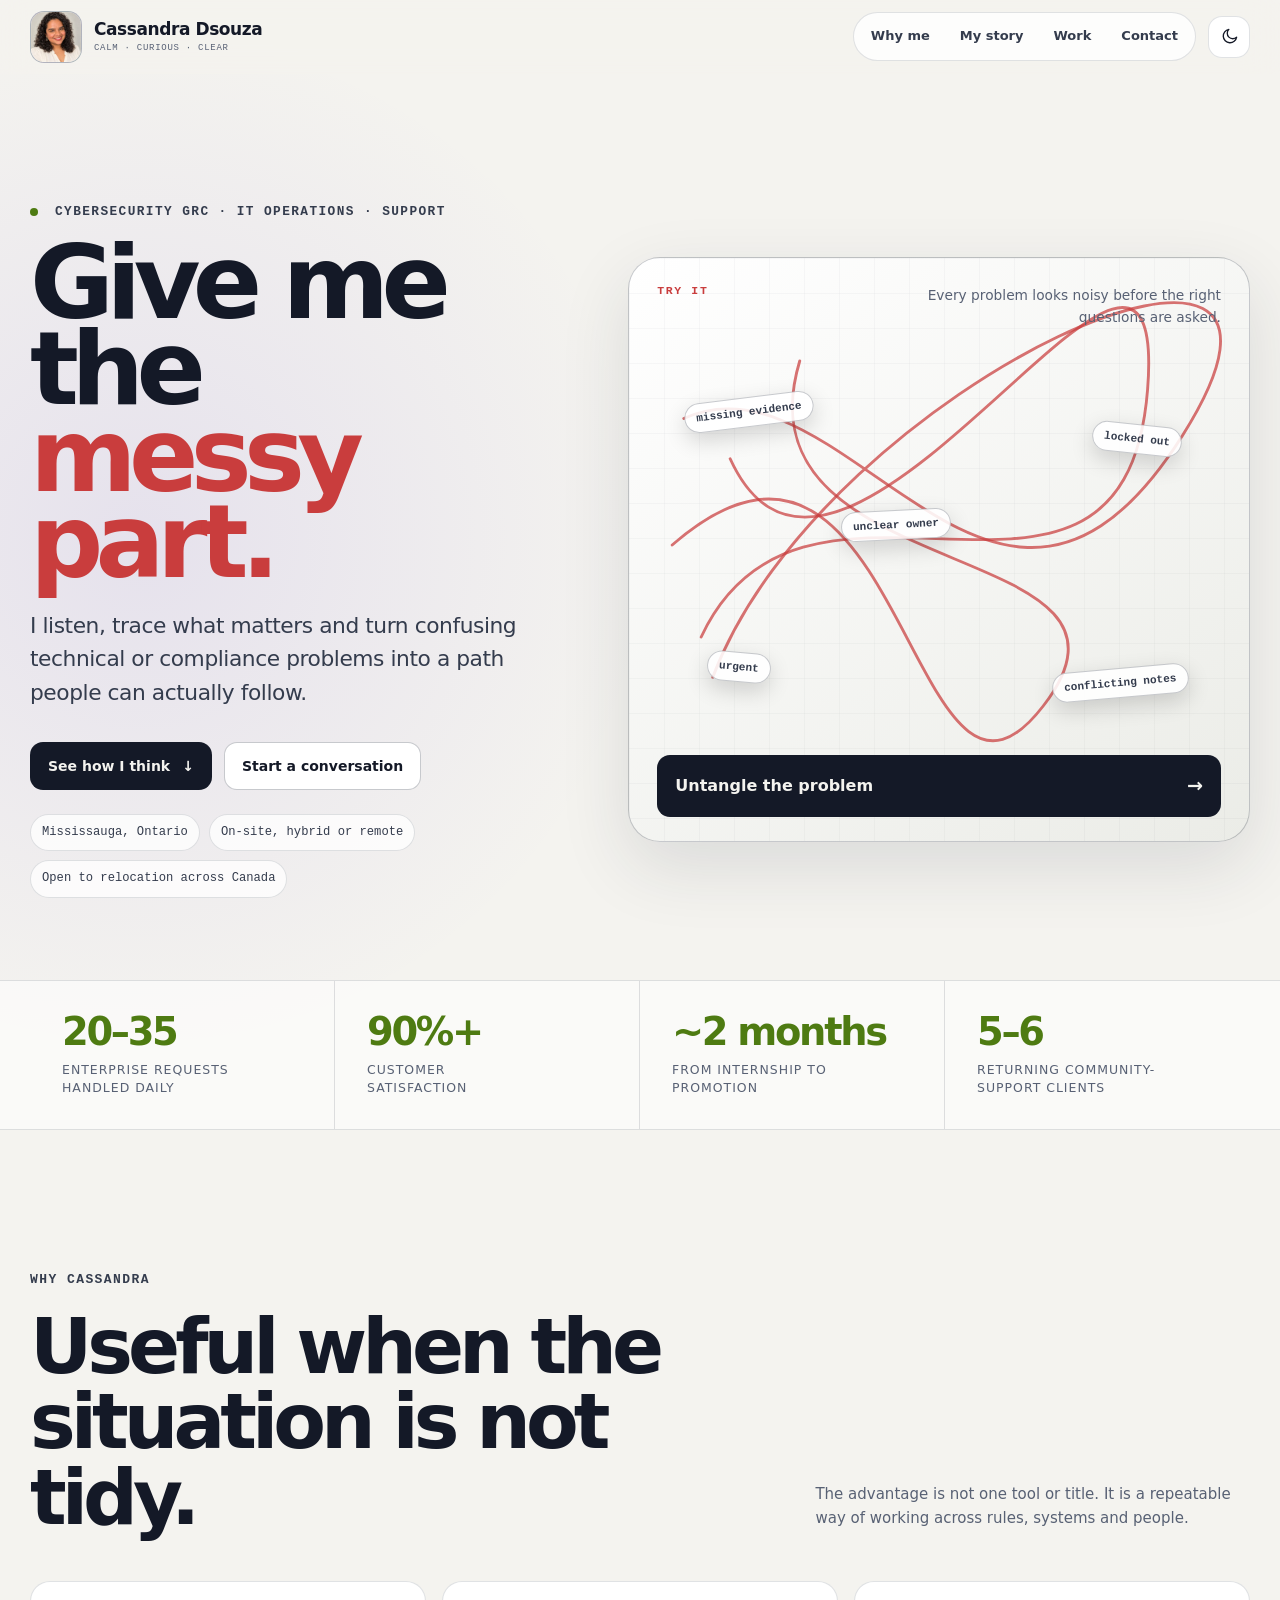
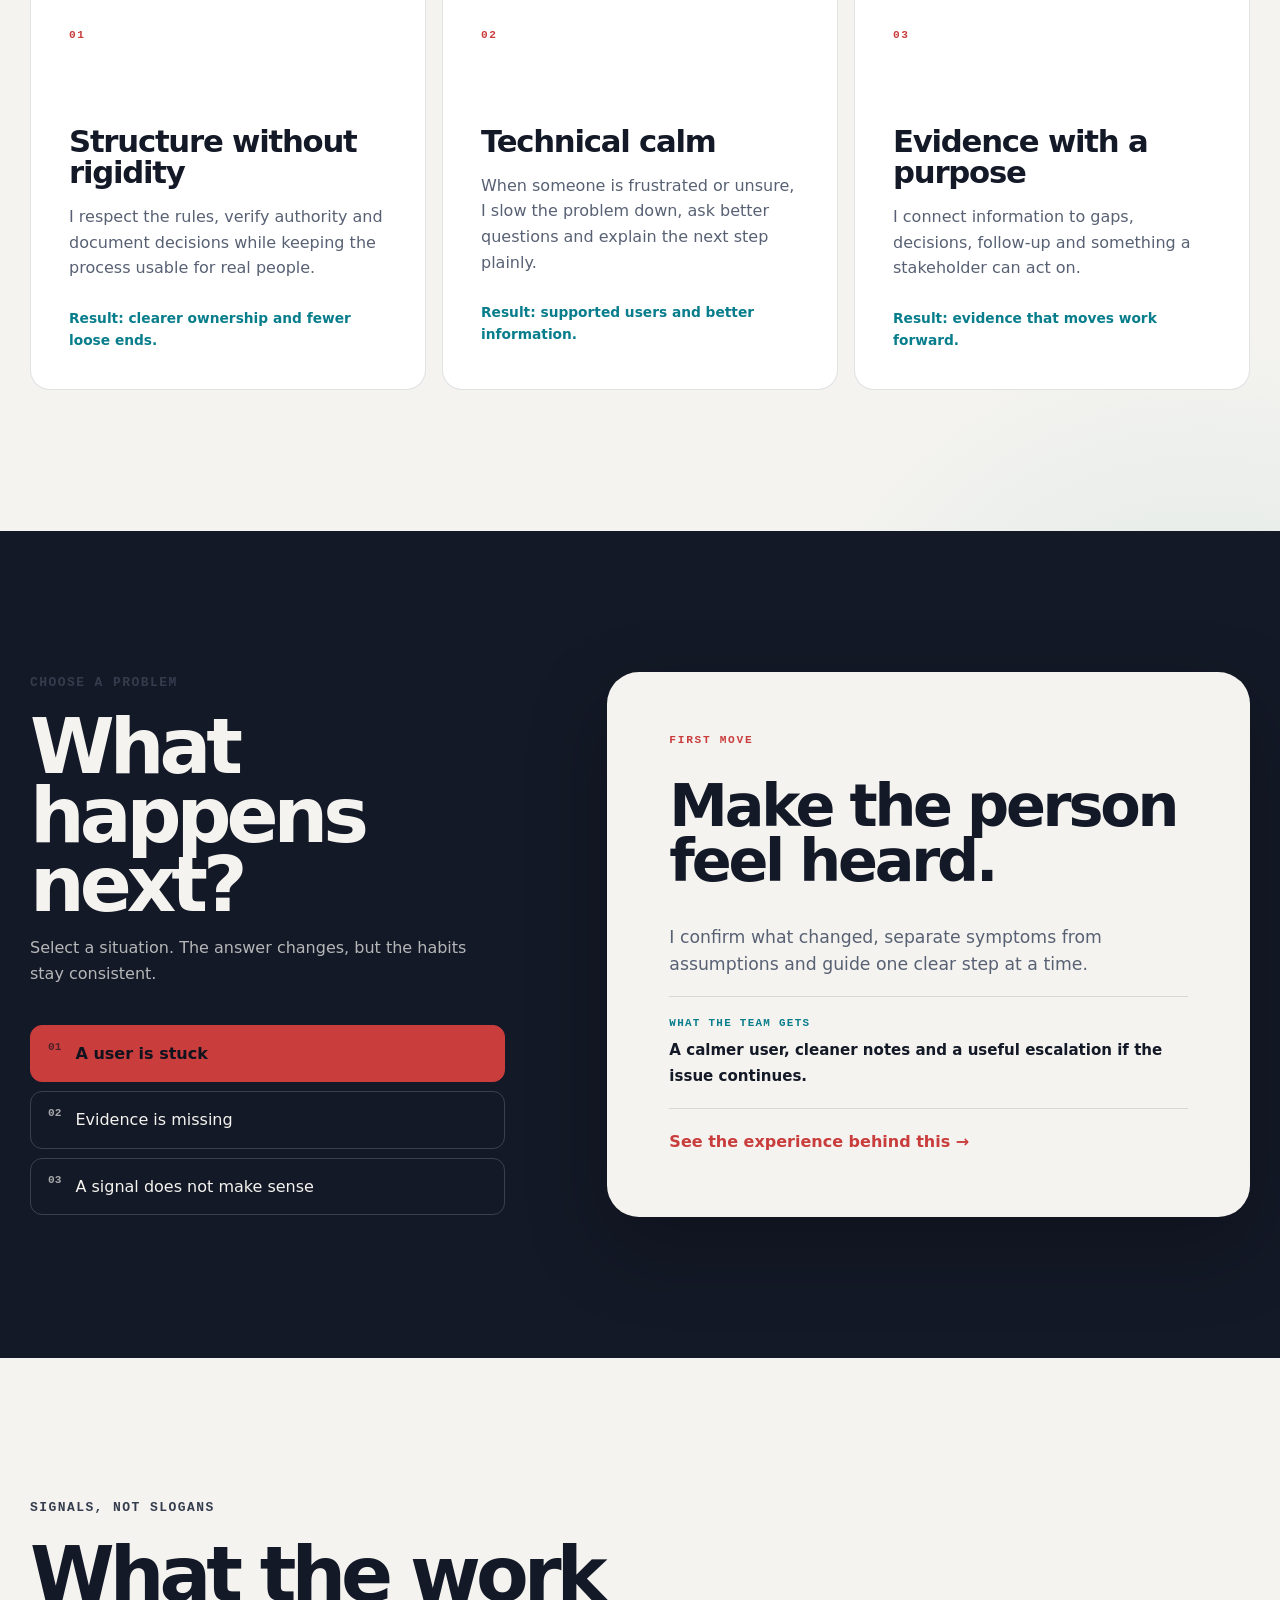
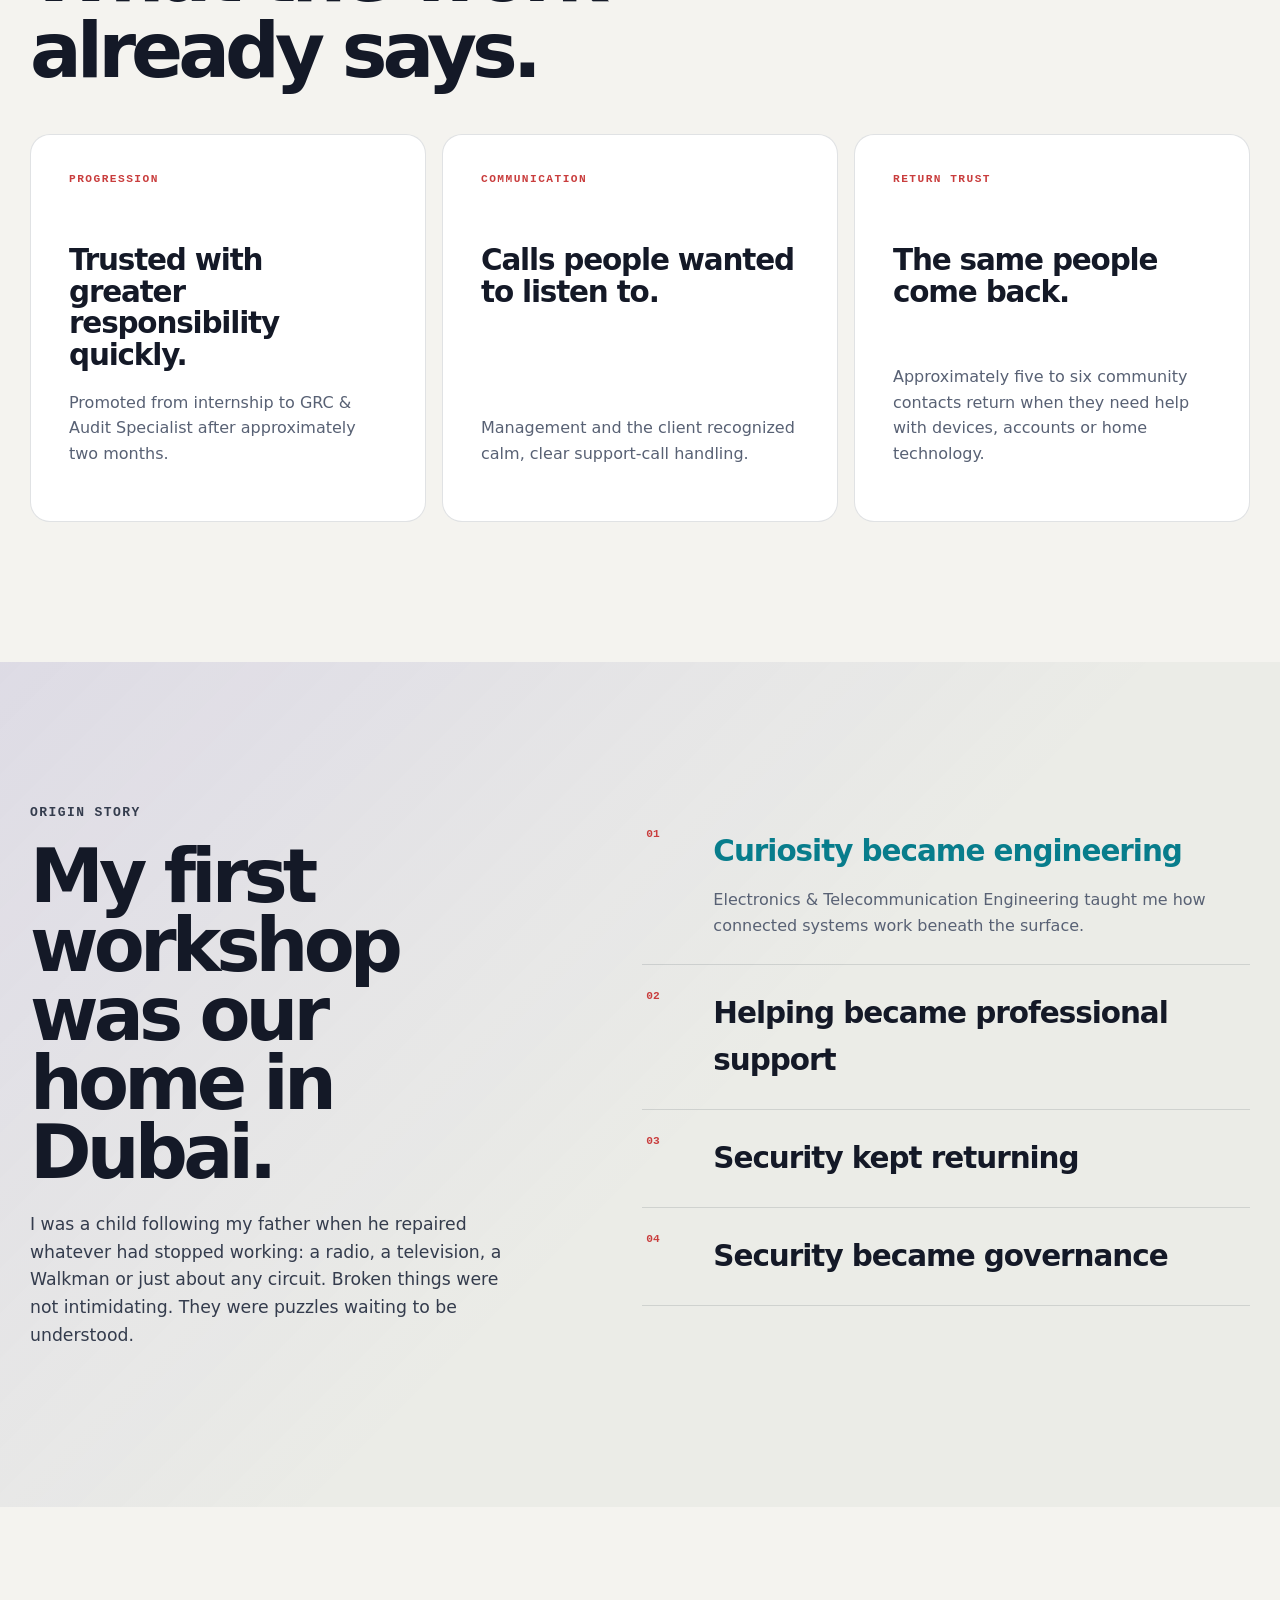
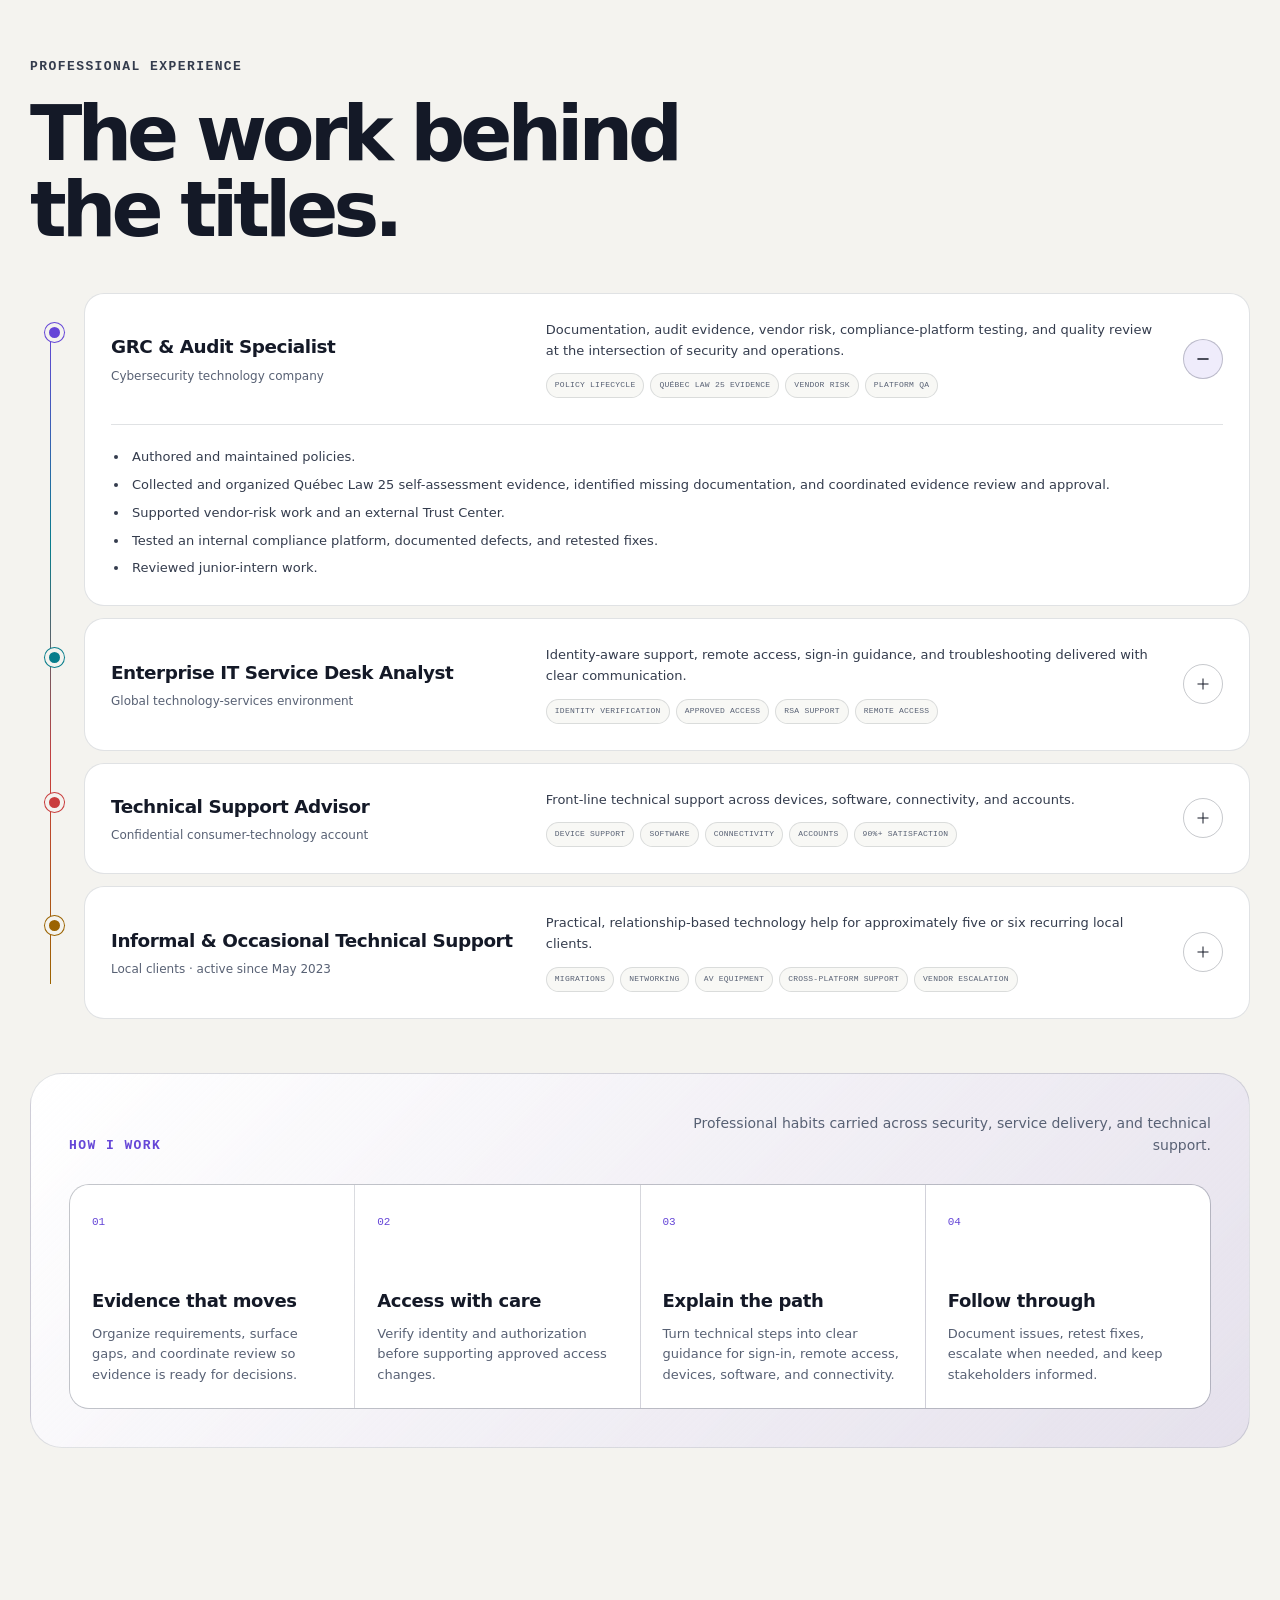
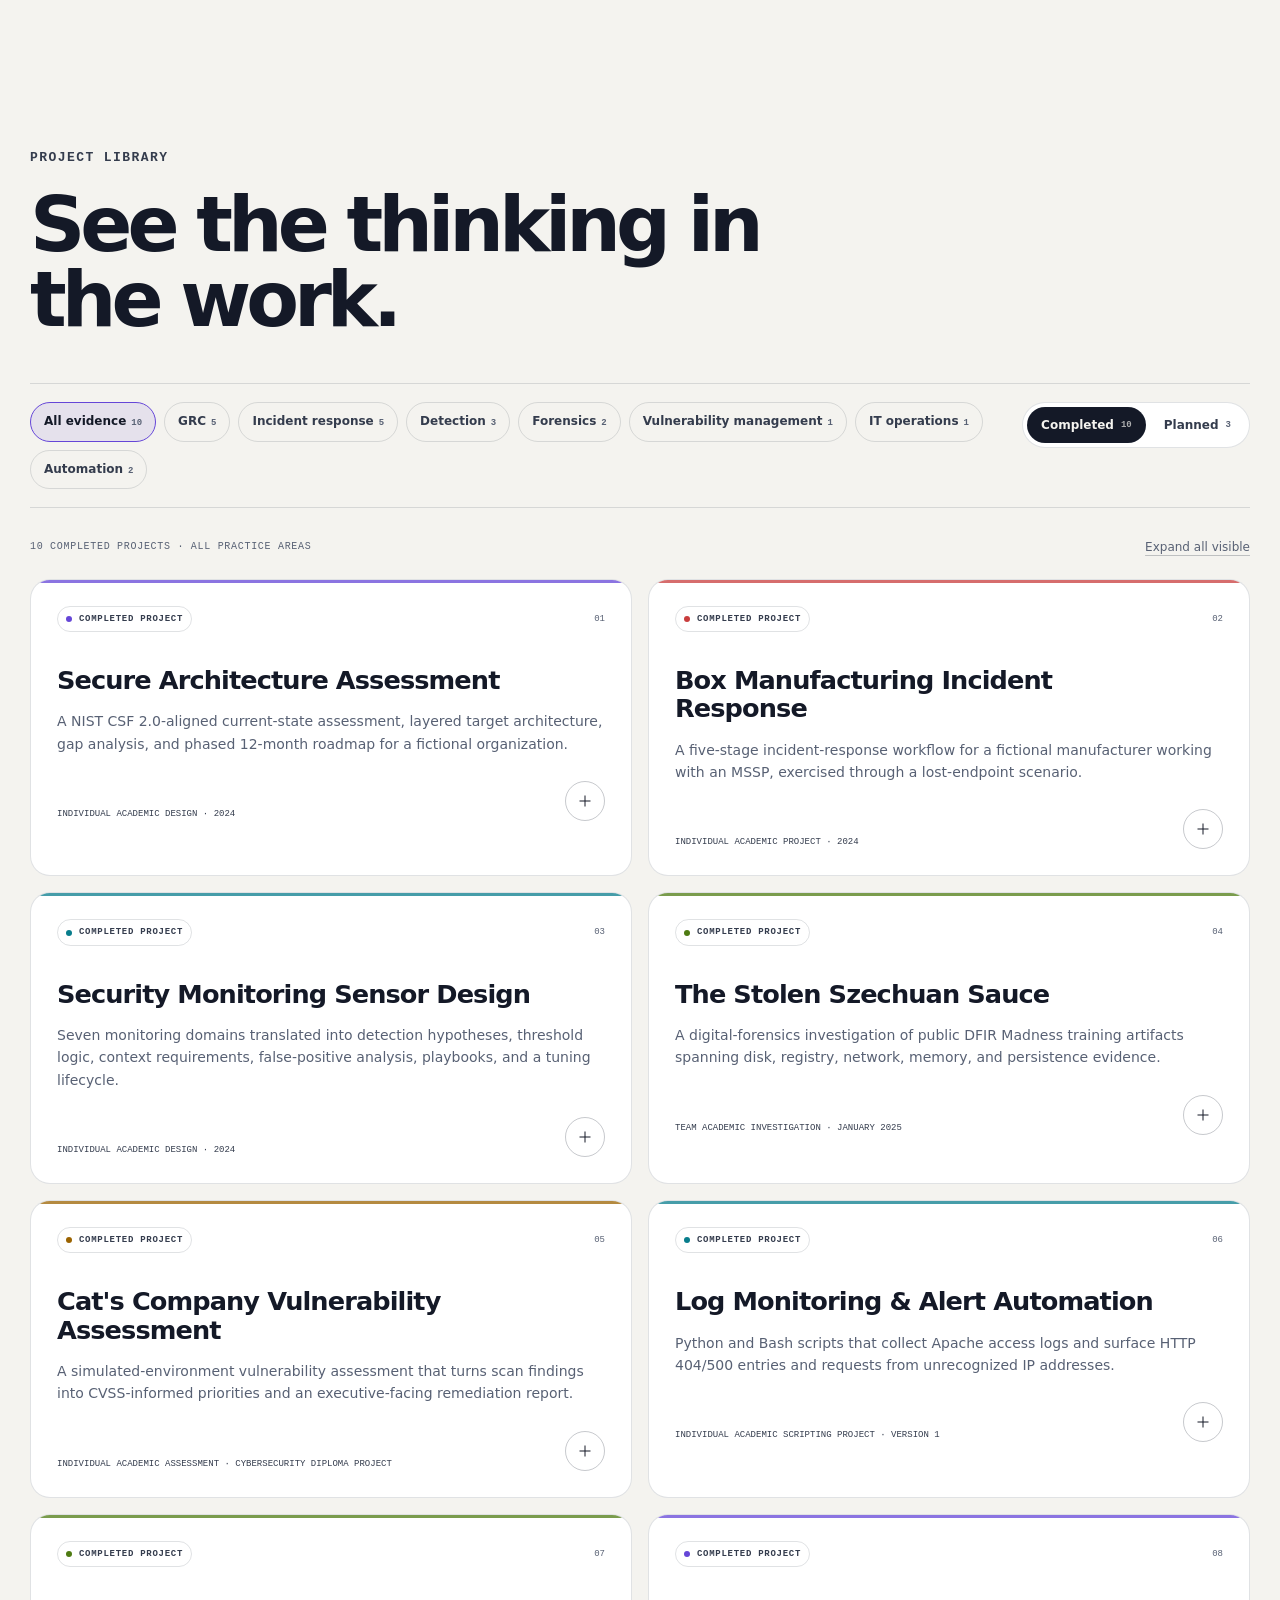
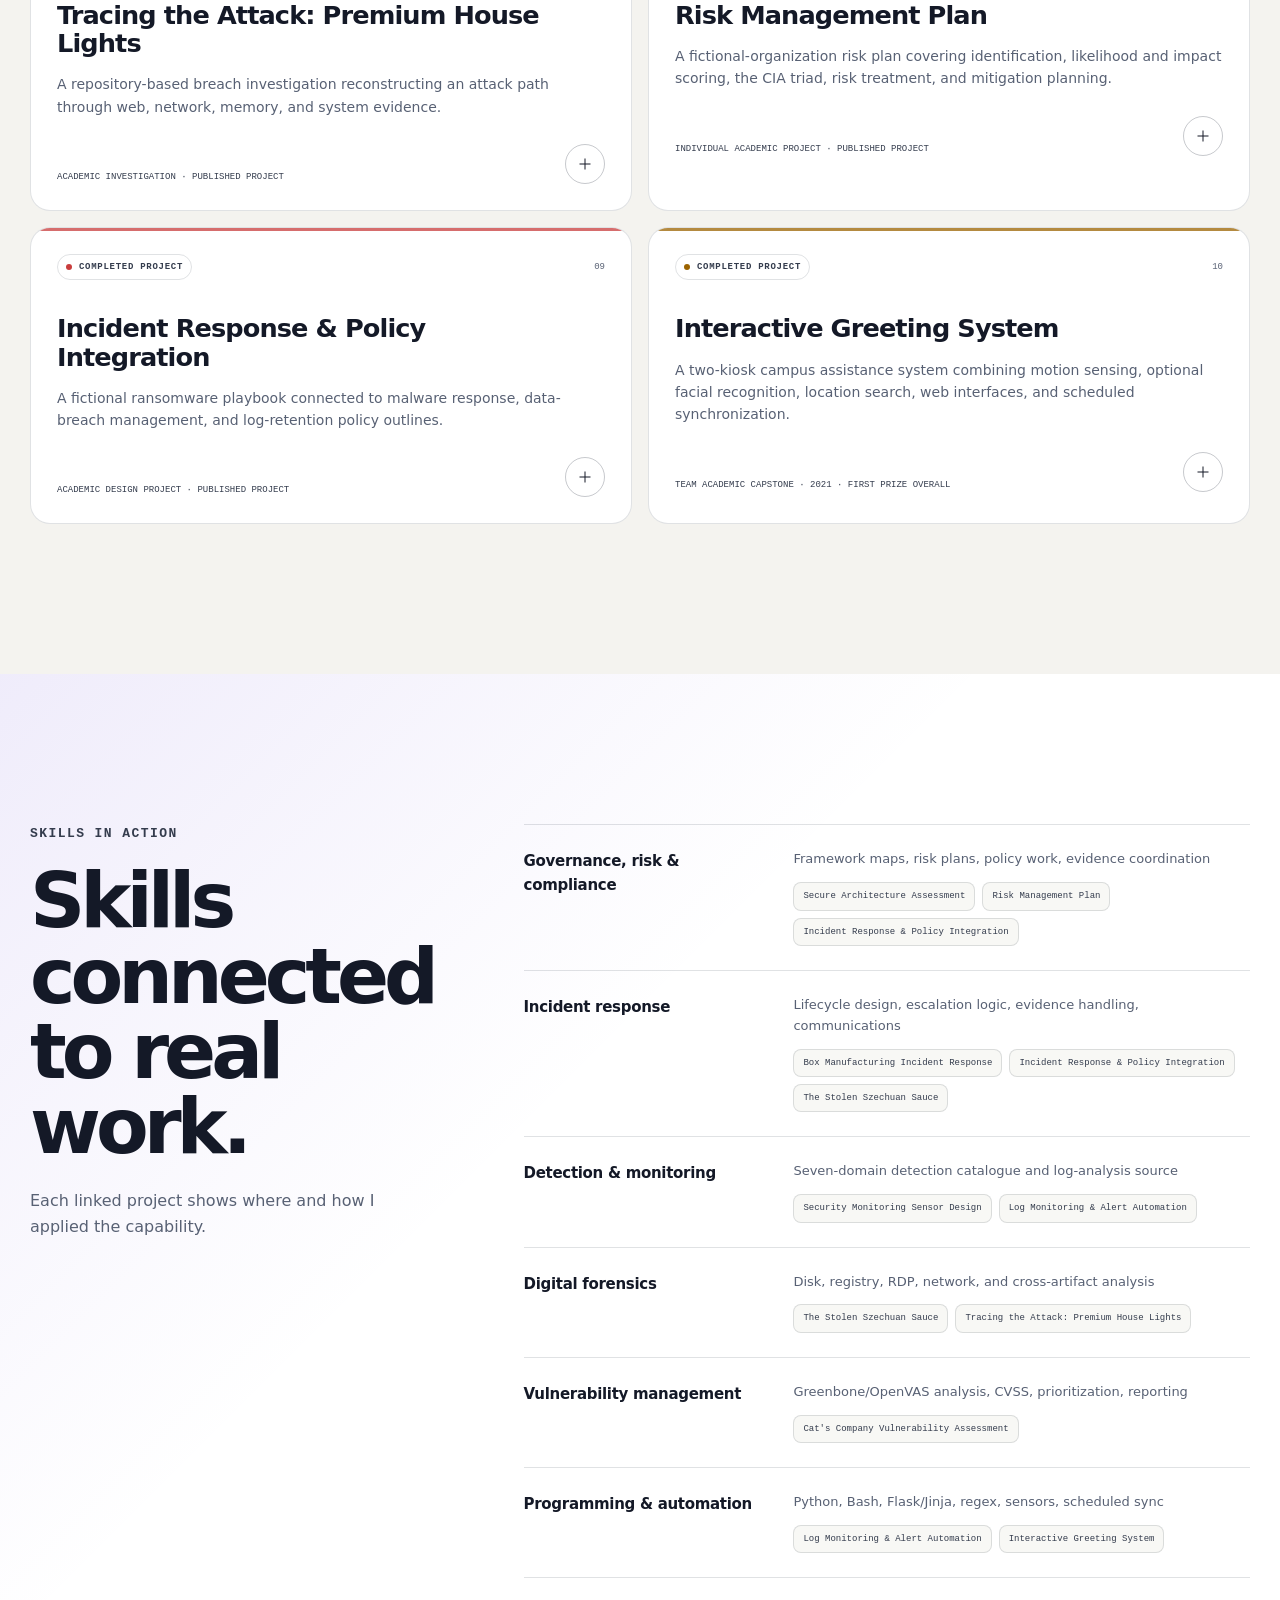
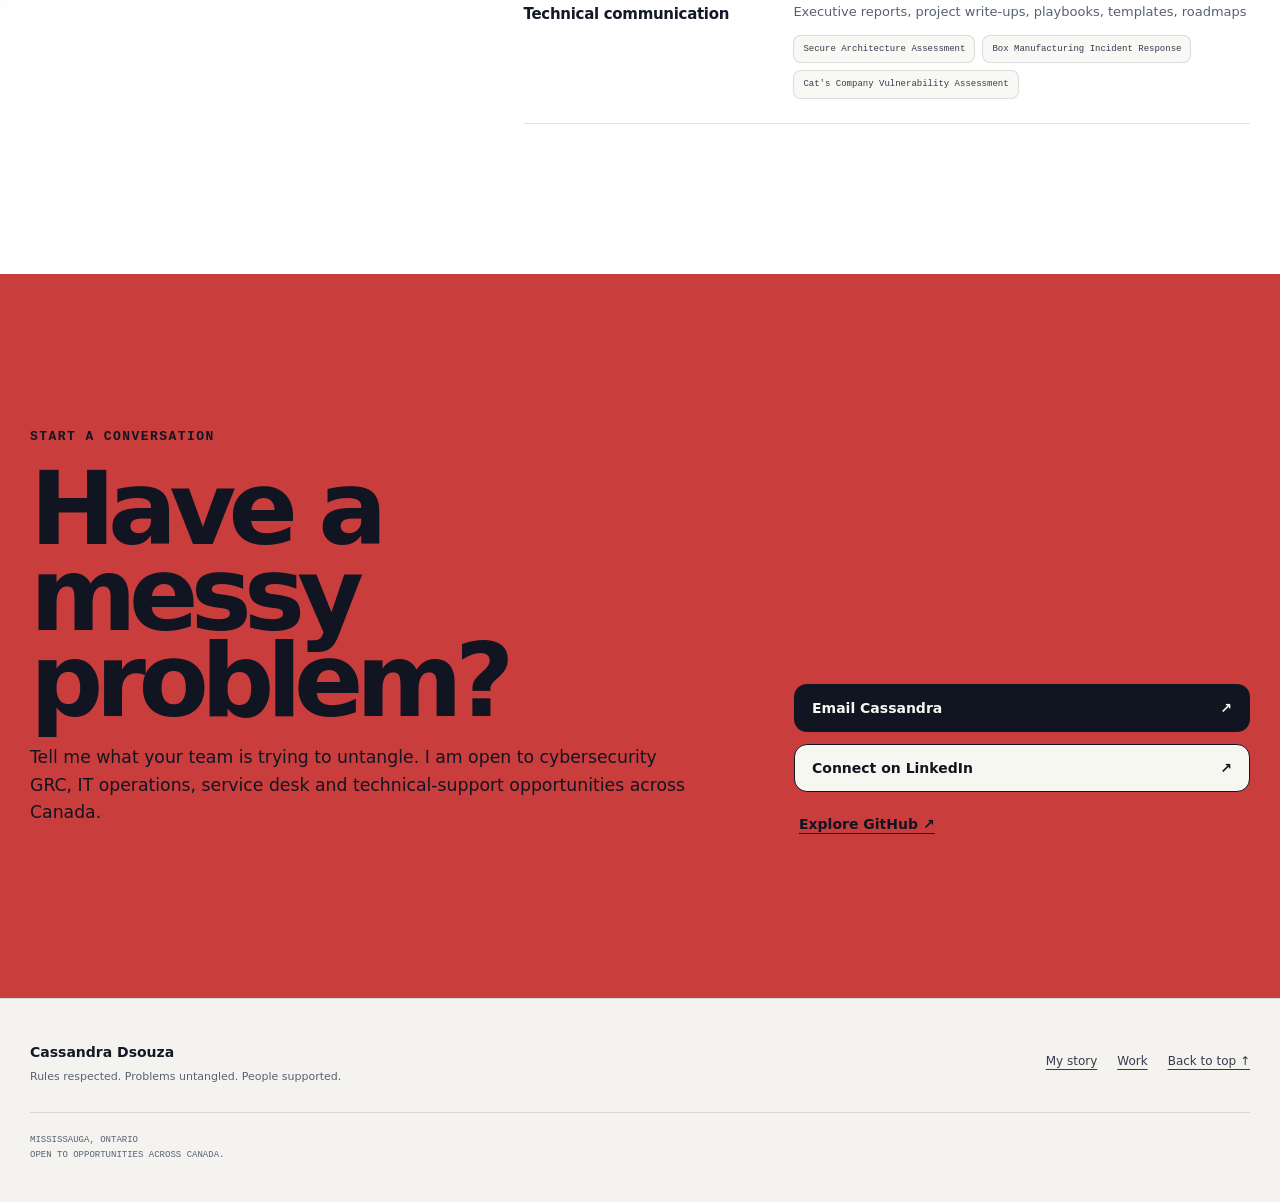
==== commit 92be238f: "Refine portfolio copy navigation and profile header" ====
--- a/index.html
+++ b/index.html
@@ -3,21 +3,21 @@
 <head>
   <meta charset="utf-8">
   <meta name="viewport" content="width=device-width, initial-scale=1">
-  <meta name="description" content="Meet Cassandra Dsouza — a calm, curious cybersecurity GRC and IT operations professional who turns messy problems into clear next steps.">
+  <meta name="description" content="Meet Cassandra Dsouza, a calm, curious cybersecurity GRC and IT operations professional who turns messy problems into clear next steps.">
   <meta name="theme-color" content="#0b0f18">
-  <meta property="og:title" content="Cassandra Dsouza — Give me the messy part">
+  <meta property="og:title" content="Cassandra Dsouza | Give me the messy part">
   <meta property="og:description" content="A personality-led portfolio across cybersecurity GRC, IT operations, technical support and evidence-backed projects.">
   <meta property="og:type" content="website">
   <meta property="og:url" content="https://cassandra-3.github.io/">
-  <title>Cassandra Dsouza — Give me the messy part</title>
+  <title>Cassandra Dsouza | Give me the messy part</title>
   <link rel="canonical" href="https://cassandra-3.github.io/">
-  <link rel="stylesheet" href="styles.css?v=7">
+  <link rel="stylesheet" href="styles.css?v=8">
   <script>(function(){try{const saved=localStorage.getItem('cassandra-theme');const preferred=window.matchMedia('(prefers-color-scheme: light)').matches?'light':'dark';document.documentElement.dataset.theme=saved||preferred;}catch(_){}})();</script>
 </head>
 <body>
   <a class="skip-link" href="#main">Skip to main content</a>
   <header class="site-header" data-header>
-    <a class="brand" href="#top" aria-label="Cassandra Dsouza, back to top"><span class="brand-mark" aria-hidden="true">CD</span><span class="brand-copy"><strong>Cassandra Dsouza</strong><small>Calm · curious · clear</small></span></a>
+    <div class="brand"><a class="brand-mark" href="#top" aria-label="Back to the top"><img src="assets/cassandra-headshot.jpg" alt="" width="52" height="52"></a><span class="brand-copy"><strong><a href="https://www.linkedin.com/in/cassandradsouza54a784168/" target="_blank" rel="noreferrer">Cassandra Dsouza<span class="sr-only"> on LinkedIn, opens in a new tab</span></a></strong><small>Calm · curious · clear</small></span></div>
     <button class="nav-toggle icon-button" type="button" aria-expanded="false" aria-controls="primary-nav" aria-label="Open navigation" data-nav-toggle><span></span><span></span><span></span></button>
     <nav class="primary-nav" id="primary-nav" aria-label="Primary navigation" data-nav><a href="#why-me">Why me</a><a href="#story">My story</a><a href="#projects">Work</a><a href="#contact">Contact</a></nav>
     <button class="theme-toggle icon-button" type="button" aria-label="Switch to light theme" data-theme-toggle><svg class="theme-icon theme-icon-sun" viewBox="0 0 24 24" aria-hidden="true"><circle cx="12" cy="12" r="4"></circle><path d="M12 2v2M12 20v2M4.93 4.93l1.42 1.42M17.66 17.66l1.41 1.41M2 12h2M20 12h2M4.93 19.07l1.42-1.42M17.66 6.34l1.41-1.41"></path></svg><svg class="theme-icon theme-icon-moon" viewBox="0 0 24 24" aria-hidden="true"><path d="M21 12.8A8.5 8.5 0 1 1 11.2 3 6.5 6.5 0 0 0 21 12.8Z"></path></svg></button>
@@ -30,14 +30,14 @@
         <h1 id="hero-title">Give me the<br><span>messy part.</span></h1>
         <p class="hero-intro">I listen, trace what matters and turn confusing technical or compliance problems into a path people can actually follow.</p>
         <div class="hero-actions"><a class="button button-primary" href="#problem-lab">See how I think <span aria-hidden="true">↓</span></a><a class="button button-ghost" href="#contact">Start a conversation</a></div>
-        <p class="availability"><span aria-hidden="true">⌁</span> Mississauga, Ontario · open to on-site, hybrid and remote work · willing to relocate across Canada</p>
+        <div class="availability" aria-label="Location and work preferences"><span>Mississauga, Ontario</span><span>On-site, hybrid or remote</span><span>Open to relocation across Canada</span></div>
       </div>
       <div class="untangle-board reveal" data-untangle-board>
         <div class="untangle-heading"><span>Try it</span><p>Every problem looks noisy before the right questions are asked.</p></div>
         <div class="tangle-field" aria-hidden="true"><span class="tangle-node tangle-a">missing evidence</span><span class="tangle-node tangle-b">locked out</span><span class="tangle-node tangle-c">unclear owner</span><span class="tangle-node tangle-d">urgent</span><span class="tangle-node tangle-e">conflicting notes</span><svg viewBox="0 0 500 340" preserveAspectRatio="none"><path d="M30 70 C170 5 300 340 460 85 S150 40 55 295"></path><path d="M45 260 C135 65 410 300 430 45 S165 315 70 105"></path><path d="M130 20 C70 220 455 170 340 320 S220 5 20 180"></path></svg></div>
         <div class="clarity-path" aria-hidden="true"><span><b>01</b> Listen</span><i></i><span><b>02</b> Clarify</span><i></i><span><b>03</b> Investigate</span><i></i><span><b>04</b> Document</span><i></i><span><b>05</b> Follow through</span></div>
         <button class="untangle-button" type="button" data-untangle-button aria-pressed="false"><span data-untangle-label>Untangle the problem</span><b aria-hidden="true">→</b></button>
-        <p class="untangle-status" data-untangle-status aria-live="polite">Click the button to find the path.</p>
+        <span class="sr-only" data-untangle-status aria-live="polite"></span>
       </div>
     </section>
 
@@ -45,7 +45,7 @@
 
     <section class="value-section section-shell" id="why-me" aria-labelledby="why-title">
       <div class="section-heading reveal"><div><p class="eyebrow">Why Cassandra</p><h2 id="why-title">Useful when the situation is not tidy.</h2></div><p>The advantage is not one tool or title. It is a repeatable way of working across rules, systems and people.</p></div>
-      <div class="value-grid"><article class="value-card reveal"><span>01</span><h3>Structure without rigidity</h3><p>I respect the rules, verify authority and document decisions—while keeping the process usable for real people.</p><b>Result: clearer ownership and fewer loose ends.</b></article><article class="value-card reveal"><span>02</span><h3>Technical calm</h3><p>When someone is frustrated or unsure, I slow the problem down, ask better questions and explain the next step plainly.</p><b>Result: supported users and better information.</b></article><article class="value-card reveal"><span>03</span><h3>Evidence with a purpose</h3><p>I connect information to gaps, decisions, follow-up and something a stakeholder can act on.</p><b>Result: evidence that moves work forward.</b></article></div>
+      <div class="value-grid"><article class="value-card reveal"><span>01</span><h3>Structure without rigidity</h3><p>I respect the rules, verify authority and document decisions while keeping the process usable for real people.</p><b>Result: clearer ownership and fewer loose ends.</b></article><article class="value-card reveal"><span>02</span><h3>Technical calm</h3><p>When someone is frustrated or unsure, I slow the problem down, ask better questions and explain the next step plainly.</p><b>Result: supported users and better information.</b></article><article class="value-card reveal"><span>03</span><h3>Evidence with a purpose</h3><p>I connect information to gaps, decisions, follow-up and something a stakeholder can act on.</p><b>Result: evidence that moves work forward.</b></article></div>
     </section>
 
     <section class="problem-section" id="problem-lab" aria-labelledby="problem-title"><div class="section-shell problem-shell">
@@ -53,22 +53,22 @@
       <article class="problem-answer reveal" data-problem-answer aria-live="polite"><p class="answer-kicker">FIRST MOVE</p><h3 data-answer-title>Make the person feel heard.</h3><p data-answer-body>I confirm what changed, separate symptoms from assumptions and guide one clear step at a time.</p><div class="answer-output"><span>WHAT THE TEAM GETS</span><strong data-answer-output>A calmer user, cleaner notes and a useful escalation if the issue continues.</strong></div><a href="#experience" data-answer-link>See the experience behind this →</a></article>
     </div></section>
 
-    <section class="proof-section section-shell" aria-labelledby="proof-title"><div class="section-heading reveal"><div><p class="eyebrow">Signals, not slogans</p><h2 id="proof-title">What the work already says.</h2></div><p>Until permission-based testimonials are collected, these verified outcomes carry the story.</p></div><div class="proof-grid"><article class="proof-card reveal"><span>PROGRESSION</span><blockquote>Trusted with greater responsibility quickly.</blockquote><p>Promoted from internship to GRC & Audit Specialist after approximately two months.</p></article><article class="proof-card reveal"><span>COMMUNICATION</span><blockquote>Calls people wanted to listen to.</blockquote><p>Management and the client recognized calm, clear support-call handling.</p></article><article class="proof-card reveal"><span>RETURN TRUST</span><blockquote>The same people come back.</blockquote><p>Approximately five to six community contacts return when they need help with devices, accounts or home technology.</p></article></div></section>
+    <section class="proof-section section-shell" aria-labelledby="proof-title"><div class="section-heading reveal"><div><p class="eyebrow">Signals, not slogans</p><h2 id="proof-title">What the work already says.</h2></div></div><div class="proof-grid"><article class="proof-card reveal"><span>PROGRESSION</span><blockquote>Trusted with greater responsibility quickly.</blockquote><p>Promoted from internship to GRC & Audit Specialist after approximately two months.</p></article><article class="proof-card reveal"><span>COMMUNICATION</span><blockquote>Calls people wanted to listen to.</blockquote><p>Management and the client recognized calm, clear support-call handling.</p></article><article class="proof-card reveal"><span>RETURN TRUST</span><blockquote>The same people come back.</blockquote><p>Approximately five to six community contacts return when they need help with devices, accounts or home technology.</p></article></div></section>
 
-    <section class="story-section" id="story" aria-labelledby="story-title"><div class="section-shell story-grid"><div class="story-intro reveal"><p class="eyebrow">Origin story</p><h2 id="story-title">My first workshop was our home in Dubai.</h2><p>I was the child following my father while he repaired whatever had stopped working—a radio, a television, a Walkman or a circuit. Broken things were not intimidating. They were puzzles waiting to be understood.</p></div><div class="story-chapters" data-story-chapters><button type="button" class="story-chapter is-active" data-story="curiosity" aria-pressed="true"><span>01</span><div><h3>Curiosity became engineering</h3><p>Electronics & Telecommunication Engineering taught me how connected systems work beneath the surface.</p></div></button><button type="button" class="story-chapter" data-story="support" aria-pressed="false"><span>02</span><div><h3>Helping became professional support</h3><p>What I had always done for friends and family became front-line and enterprise technical support.</p></div></button><button type="button" class="story-chapter" data-story="security" aria-pressed="false"><span>03</span><div><h3>Security kept returning</h3><p>A cybersecurity bootcamp gave that persistent interest the attention it deserved.</p></div></button><button type="button" class="story-chapter" data-story="grc" aria-pressed="false"><span>04</span><div><h3>Security became governance</h3><p>Shortly after the Ripen project, Data Next Step brought me into intensive GRC, evidence and platform-quality work.</p></div></button></div></div></section>
+    <section class="story-section" id="story" aria-labelledby="story-title"><div class="section-shell story-grid"><div class="story-intro reveal"><p class="eyebrow">Origin story</p><h2 id="story-title">My first workshop was our home in Dubai.</h2><p>I was a child following my father when he repaired whatever had stopped working: a radio, a television, a Walkman or just about any circuit. Broken things were not intimidating. They were puzzles waiting to be understood.</p></div><div class="story-chapters" data-story-chapters><button type="button" class="story-chapter is-active" data-story="curiosity" aria-pressed="true"><span>01</span><div><h3>Curiosity became engineering</h3><p>Electronics & Telecommunication Engineering taught me how connected systems work beneath the surface.</p></div></button><button type="button" class="story-chapter" data-story="support" aria-pressed="false"><span>02</span><div><h3>Helping became professional support</h3><p>What I had always done for friends and family became front-line and enterprise technical support.</p></div></button><button type="button" class="story-chapter" data-story="security" aria-pressed="false"><span>03</span><div><h3>Security kept returning</h3><p>A cybersecurity bootcamp gave that persistent interest the attention it deserved.</p></div></button><button type="button" class="story-chapter" data-story="grc" aria-pressed="false"><span>04</span><div><h3>Security became governance</h3><p>Shortly after the Ripen project, Data Next Step brought me into intensive GRC, evidence and platform-quality work.</p></div></button></div></div></section>
 
-    <section class="experience-section section-shell" id="experience" aria-labelledby="experience-title"><div class="section-heading reveal"><div><p class="eyebrow">Professional practice</p><h2 id="experience-title">The résumé is here when you want it.</h2></div><p>Open a role for the details. Confidential client identities and proprietary information are intentionally omitted.</p></div><div class="timeline" data-experience></div><div class="work-principles reveal" data-work-principles></div></section>
+    <section class="experience-section section-shell" id="experience" aria-labelledby="experience-title"><div class="section-heading reveal"><div><p class="eyebrow">Professional experience</p><h2 id="experience-title">The work behind the titles.</h2></div></div><div class="timeline" data-experience></div><div class="work-principles reveal" data-work-principles></div></section>
 
-    <section class="project-section section-shell" id="projects" aria-labelledby="projects-title"><div class="section-heading reveal"><div><p class="eyebrow">Evidence library</p><h2 id="projects-title">See the thinking in the work.</h2></div><p>Filter the case studies, then open one to see contribution, artifacts, tools and scope boundaries.</p></div><div class="filter-wrap reveal" aria-label="Filter case studies by practice area"><div class="filters" role="toolbar" aria-label="Project filters" data-filters></div><div class="status-switch" role="group" aria-label="Choose completed or planned projects"><button class="status-button" type="button" aria-pressed="true" data-status-filter="published">Completed <span data-status-count="published">10</span></button><button class="status-button" type="button" aria-pressed="false" data-status-filter="planned">Planned <span data-status-count="planned">3</span></button></div></div><div class="results-meta reveal"><p aria-live="polite" data-results-count></p><button class="quiet-button" type="button" data-expand-all>Expand all visible</button></div><div class="project-grid" data-project-grid></div></section>
+    <section class="project-section section-shell" id="projects" aria-labelledby="projects-title"><div class="section-heading reveal"><div><p class="eyebrow">Project library</p><h2 id="projects-title">See the thinking in the work.</h2></div></div><div class="filter-wrap reveal" aria-label="Filter projects by practice area"><div class="filters" role="toolbar" aria-label="Project filters" data-filters></div><div class="status-switch" role="group" aria-label="Choose completed or planned projects"><button class="status-button" type="button" aria-pressed="true" data-status-filter="published">Completed <span data-status-count="published">10</span></button><button class="status-button" type="button" aria-pressed="false" data-status-filter="planned">Planned <span data-status-count="planned">3</span></button></div></div><div class="results-meta reveal"><p aria-live="polite" data-results-count></p><button class="quiet-button" type="button" data-expand-all>Expand all visible</button></div><div class="project-grid" data-project-grid></div></section>
 
-    <section class="skills-section" id="skills" aria-labelledby="skills-title"><div class="section-shell skills-shell"><div class="skills-intro reveal"><p class="eyebrow">Skills → evidence</p><h2 id="skills-title">Every capability has a trail.</h2><p>Jump from a capability to the public work that supports it.</p></div><div class="skills-map reveal" data-skills></div></div></section>
+    <section class="skills-section" id="skills" aria-labelledby="skills-title"><div class="section-shell skills-shell"><div class="skills-intro reveal"><p class="eyebrow">Skills in action</p><h2 id="skills-title">Skills connected to real work.</h2><p>Each linked project shows where and how I applied the capability.</p></div><div class="skills-map reveal" data-skills></div></div></section>
 
     <section class="contact-section" id="contact" aria-labelledby="contact-title"><div class="section-shell contact-grid"><div class="contact-copy reveal"><p class="eyebrow">Start a conversation</p><h2 id="contact-title">Have a messy problem?</h2><p>Tell me what your team is trying to untangle. I am open to cybersecurity GRC, IT operations, service desk and technical-support opportunities across Canada.</p></div><div class="contact-actions reveal"><a class="button button-primary" href="mailto:cdsouza96@gmail.com?subject=Portfolio%20conversation">Email Cassandra <span aria-hidden="true">↗</span></a><a class="button button-ghost" href="https://www.linkedin.com/in/cassandradsouza54a784168/" target="_blank" rel="noreferrer">Connect on LinkedIn <span aria-hidden="true">↗</span><span class="sr-only"> opens in a new tab</span></a><a class="text-link" href="https://github.com/Cassandra-3" target="_blank" rel="noreferrer">Explore GitHub <span aria-hidden="true">↗</span><span class="sr-only"> opens in a new tab</span></a></div></div></section>
   </main>
 
-  <footer class="site-footer"><div class="section-shell footer-inner"><div><strong>Cassandra Dsouza</strong><p>Rules respected. Problems untangled. People supported.</p></div><div class="footer-links"><a href="#story">My story</a><a href="#projects">Work</a><a href="#top">Back to top ↑</a></div><p class="footer-note">Mississauga, Ontario · open to opportunities across Canada.</p></div></footer>
+  <footer class="site-footer"><div class="section-shell footer-inner"><div><strong>Cassandra Dsouza</strong><p>Rules respected. Problems untangled. People supported.</p></div><div class="footer-links"><a href="#story">My story</a><a href="#projects">Work</a><a href="#top">Back to top ↑</a></div><p class="footer-note">Mississauga, Ontario<br>Open to opportunities across Canada.</p></div></footer>
 
   <div class="sr-only" id="fact-strip" aria-hidden="true"></div><div class="sr-only" data-domain-chart aria-hidden="true"></div><div class="sr-only" data-status-chart aria-hidden="true"></div><div class="sr-only" data-personality aria-hidden="true"></div><div class="sr-only" data-planned-grid aria-hidden="true"></div>
-  <script src="portfolio-data.js?v=7"></script><script src="script.js?v=7"></script>
+  <script src="portfolio-data.js?v=8"></script><script src="script.js?v=8"></script>
 </body>
 </html>
--- a/styles.css
+++ b/styles.css
@@ -154,9 +154,10 @@
 
 .brand-mark {
   display: grid;
-  width: 42px;
-  height: 42px;
+  width: 52px;
+  height: 52px;
   place-items: center;
+  overflow: hidden;
   border: 1px solid var(--line-strong);
   border-radius: 14px;
   background: linear-gradient(145deg, var(--violet-soft), var(--cyan-soft));
@@ -165,10 +166,15 @@
   font-size: 12px;
   font-weight: 800;
   letter-spacing: -0.03em;
-}
+  text-decoration: none;
+}
+
+.brand-mark img { width: 100%; height: 100%; object-fit: cover; object-position: 50% 36%; }
 
 .brand-copy { display: grid; line-height: 1.15; }
-.brand-copy strong { font-size: 14px; letter-spacing: -0.01em; }
+.brand-copy strong { font-size: 17px; letter-spacing: -0.025em; }
+.brand-copy strong a { text-decoration: none; }
+.brand-copy strong a:hover { color: var(--cyan); }
 .brand-copy small { margin-top: 4px; color: var(--muted); font-family: var(--mono); font-size: 9px; letter-spacing: 0.08em; text-transform: uppercase; }
 
 .primary-nav {
@@ -231,7 +237,7 @@
   margin: 0 0 18px;
   color: var(--muted-strong);
   font-family: var(--mono);
-  font-size: 11px;
+  font-size: 13px;
   font-weight: 700;
   letter-spacing: 0.11em;
   text-transform: uppercase;
@@ -298,8 +304,8 @@
 .button-ghost { border-color: var(--line-strong); background: var(--surface); color: var(--ink); }
 .button-ghost:hover { border-color: var(--violet); }
 .text-link { padding: 9px 5px; color: var(--muted-strong); font-size: 14px; font-weight: 700; text-underline-offset: 4px; }
-.availability { margin: 25px 0 0; color: var(--muted); font-family: var(--mono); font-size: 11px; }
-.availability span { color: var(--cyan); }
+.availability { display: flex; flex-wrap: wrap; gap: 9px; margin: 25px 0 0; color: var(--muted-strong); font-family: var(--mono); font-size: 11px; }
+.availability span { padding: 8px 11px; border: 1px solid var(--line); border-radius: 999px; background: color-mix(in srgb, var(--surface) 78%, transparent); }
 
 .signal-board {
   position: relative;
@@ -463,7 +469,7 @@
 .project-summary { margin: 16px 0 26px; color: var(--muted); font-size: 14px; }
 .card-bottom { display: flex; align-items: flex-end; justify-content: space-between; gap: 18px; }
 .type-label { max-width: 75%; color: var(--muted-strong); font-family: var(--mono); font-size: 9px; line-height: 1.45; text-transform: uppercase; }
-.expand-icon { position: relative; flex: 0 0 auto; width: 34px; height: 34px; border: 1px solid var(--line); border-radius: 50%; transition: transform 180ms ease, background 180ms ease; }
+.expand-icon { position: relative; flex: 0 0 auto; width: 40px; height: 40px; border: 1px solid var(--line-strong); border-radius: 50%; transition: transform 180ms ease, background 180ms ease, border-color 180ms ease; }
 .expand-icon::before, .expand-icon::after { content: ""; position: absolute; top: 50%; left: 50%; width: 11px; height: 1px; background: var(--ink); transform: translate(-50%, -50%); }
 .expand-icon::after { transform: translate(-50%, -50%) rotate(90deg); transition: transform 180ms ease; }
 .project-card details[open] .expand-icon { background: var(--card-soft); transform: rotate(180deg); }
@@ -519,7 +525,9 @@
 
 .timeline { position: relative; display: grid; gap: 12px; }
 .timeline::before { content: ""; position: absolute; top: 35px; bottom: 35px; left: 20px; width: 1px; background: linear-gradient(var(--violet), var(--cyan), var(--coral), var(--amber)); }
-.experience-card { position: relative; margin-left: 54px; border: 1px solid var(--line); border-radius: var(--radius); background: var(--surface); }
+.experience-card { position: relative; margin-left: 54px; border: 1px solid var(--line); border-radius: var(--radius); background: var(--surface); transition: border-color 180ms ease, transform 180ms ease, box-shadow 180ms ease; }
+.experience-card:hover { border-color: var(--line-strong); transform: translateX(3px); box-shadow: 0 16px 38px rgba(0, 0, 0, .1); }
+.experience-card:hover .expand-icon, .project-card:hover .expand-icon { border-color: var(--cyan); background: var(--cyan-soft); }
 .experience-card::before { content: ""; position: absolute; z-index: 2; top: 29px; left: -40px; width: 11px; height: 11px; border: 4px solid var(--bg); border-radius: 50%; background: var(--experience-accent); box-shadow: 0 0 0 1px var(--experience-accent); }
 .experience-card:nth-child(1) { --experience-accent: var(--violet); }
 .experience-card:nth-child(2) { --experience-accent: var(--cyan); }
@@ -543,12 +551,12 @@
 .work-principles { margin-top: 54px; padding: clamp(24px, 4vw, 38px); border: 1px solid var(--line); border-radius: var(--radius-lg); background: linear-gradient(135deg, var(--surface), var(--violet-soft)); }
 .work-principles-heading { display: flex; align-items: end; justify-content: space-between; gap: 30px; margin-bottom: 28px; }
 .work-principles-heading .eyebrow { margin: 0; color: var(--violet); }
-.work-principles-heading > p:last-child { max-width: 460px; margin: 0; color: var(--muted); font-size: 12px; text-align: right; }
+.work-principles-heading > p:last-child { max-width: 520px; margin: 0; color: var(--muted); font-size: 14px; text-align: right; }
 .work-principles-grid { display: grid; grid-template-columns: repeat(4, 1fr); gap: 1px; overflow: hidden; border: 1px solid var(--line); border-radius: var(--radius); background: var(--line); }
 .work-principles-grid article { min-height: 220px; padding: 22px; background: var(--surface); }
-.work-principles-grid article > span { color: var(--violet); font-family: var(--mono); font-size: 9px; }
-.work-principles-grid h3 { margin: 54px 0 8px; font-size: 15px; letter-spacing: -0.02em; }
-.work-principles-grid p { margin: 0; color: var(--muted); font-size: 11px; line-height: 1.6; }
+.work-principles-grid article > span { color: var(--violet); font-family: var(--mono); font-size: 11px; }
+.work-principles-grid h3 { margin: 54px 0 8px; font-size: 18px; letter-spacing: -0.02em; }
+.work-principles-grid p { margin: 0; color: var(--muted); font-size: 13px; line-height: 1.6; }
 
 .skills-section { padding-block: clamp(90px, 12vw, 150px); background: linear-gradient(135deg, var(--violet-soft), transparent 40%), var(--surface); }
 .skills-shell { display: grid; grid-template-columns: minmax(280px, 0.7fr) minmax(0, 1.3fr); gap: clamp(50px, 8vw, 110px); align-items: start; }
@@ -760,8 +768,8 @@
 
 .story-hero-copy h1 span { color: var(--coral); }
 .hero-intro { max-width: 620px; margin: 0; font-size: clamp(1.1rem, 1.7vw, 1.36rem); color: var(--muted-strong); }
-.availability { max-width: 690px; margin: 24px 0 0; color: var(--muted); font-size: .88rem; }
-.availability span { color: var(--cyan); margin-right: 7px; }
+.story-hero .eyebrow { font-size: clamp(.78rem, 1vw, .9rem); color: var(--muted-strong); }
+.availability { max-width: 780px; margin-top: 24px; font-size: .76rem; }
 .pulse-dot { width: 8px; height: 8px; display: inline-block; margin-right: 8px; border-radius: 50%; background: var(--lime); box-shadow: 0 0 0 0 var(--lime-soft); animation: pulse 2.4s infinite; }
 @keyframes pulse { 50% { box-shadow: 0 0 0 9px transparent; } }
 
@@ -791,10 +799,9 @@
 .clarity-path span { display: flex; align-items: center; gap: 15px; color: var(--ink); font-weight: 720; }
 .clarity-path b { width: 34px; color: var(--cyan); font: 700 .7rem var(--mono); }
 .clarity-path i { width: 1px; flex: 1; margin-left: 16px; background: linear-gradient(var(--cyan), var(--violet)); }
-.untangle-button { position: absolute; z-index: 5; left: 28px; right: 28px; bottom: 52px; display: flex; justify-content: space-between; align-items: center; padding: 16px 18px; border: 0; border-radius: 13px; background: var(--ink); color: var(--bg); cursor: pointer; font-weight: 800; transition: transform .2s ease, background .25s ease; }
+.untangle-button { position: absolute; z-index: 5; left: 28px; right: 28px; bottom: 24px; display: flex; justify-content: space-between; align-items: center; padding: 16px 18px; border: 0; border-radius: 13px; background: var(--ink); color: var(--bg); cursor: pointer; font-weight: 800; transition: transform .2s ease, background .25s ease; }
 .untangle-button:hover { transform: translateY(-2px); background: var(--cyan); }
 .untangle-button b { font-size: 1.2rem; }
-.untangle-status { position: absolute; z-index: 5; bottom: 15px; left: 29px; right: 29px; margin: 0; color: var(--muted); font-size: .72rem; }
 .untangle-board.is-untangled .tangle-field path { opacity: 0; transform: scale(.75); }
 .untangle-board.is-untangled .tangle-node { opacity: 0; transform: translateX(-35px) scale(.84); }
 .untangle-board.is-untangled .clarity-path { opacity: 1; transform: none; }
@@ -862,7 +869,7 @@
 .contact-actions { display: grid; gap: 12px; }
 .contact-actions .button { justify-content: space-between; border-color: rgba(17,21,34,.45); }
 .contact-actions .button-primary { background: #111522; color: #f7f7f2; }
-.contact-actions .button-ghost { color: #111522; }
+.contact-actions .button-ghost { border-color: #111522; background: #f7f7f2; color: #111522; }
 .contact-actions .text-link { color: #111522; }
 
 @media (max-width: 980px) {
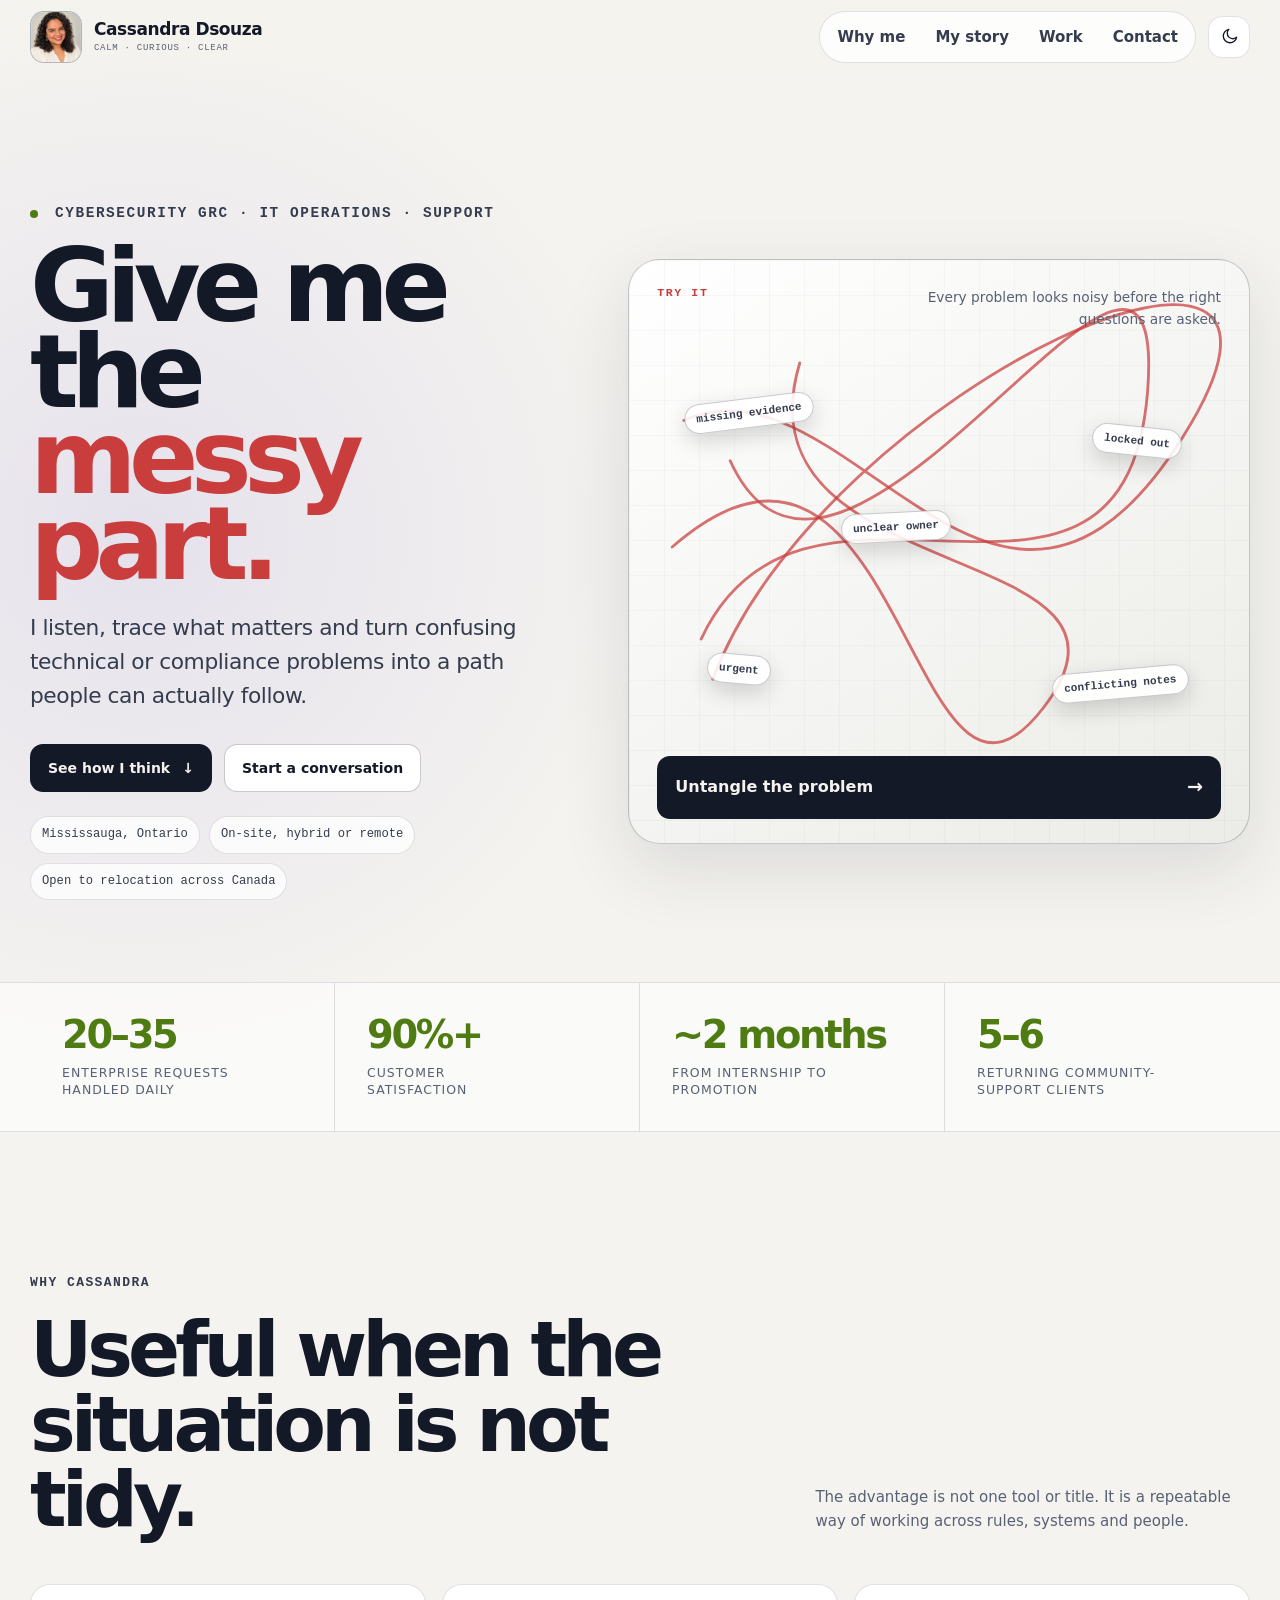
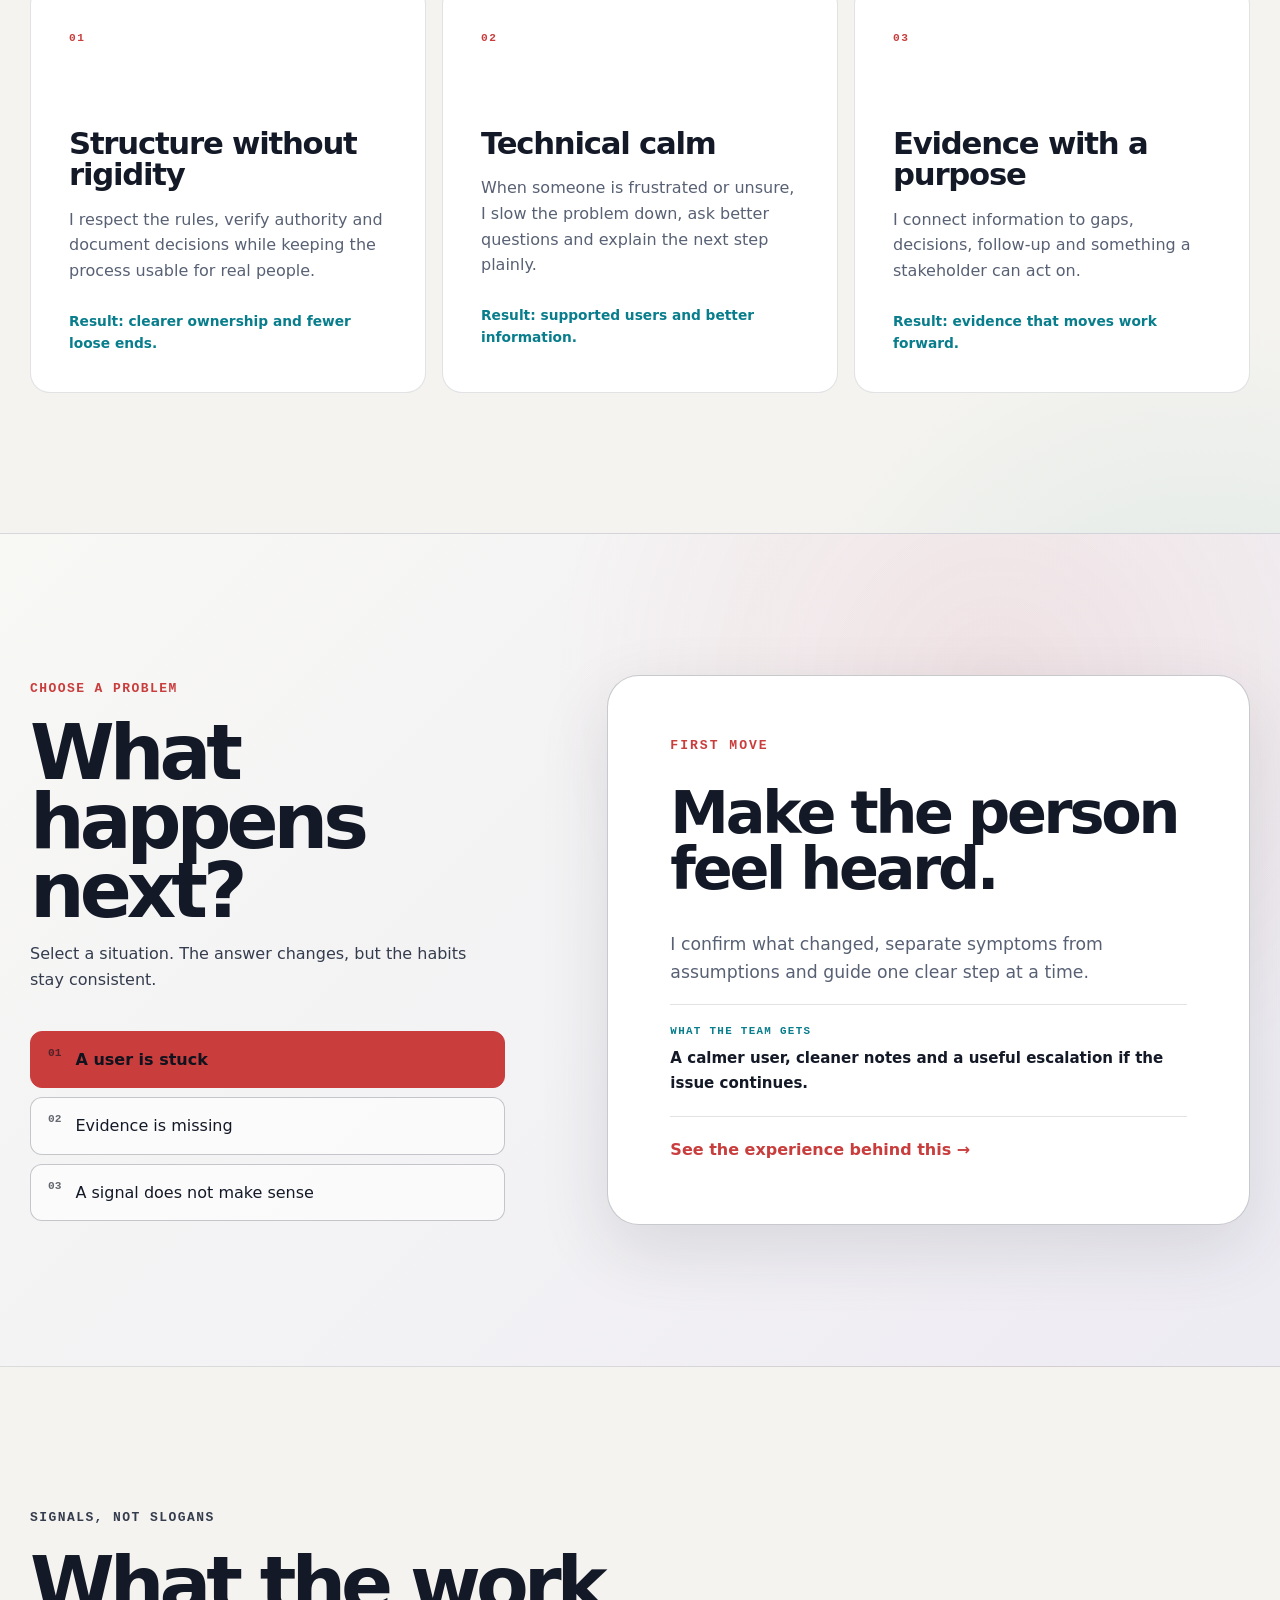
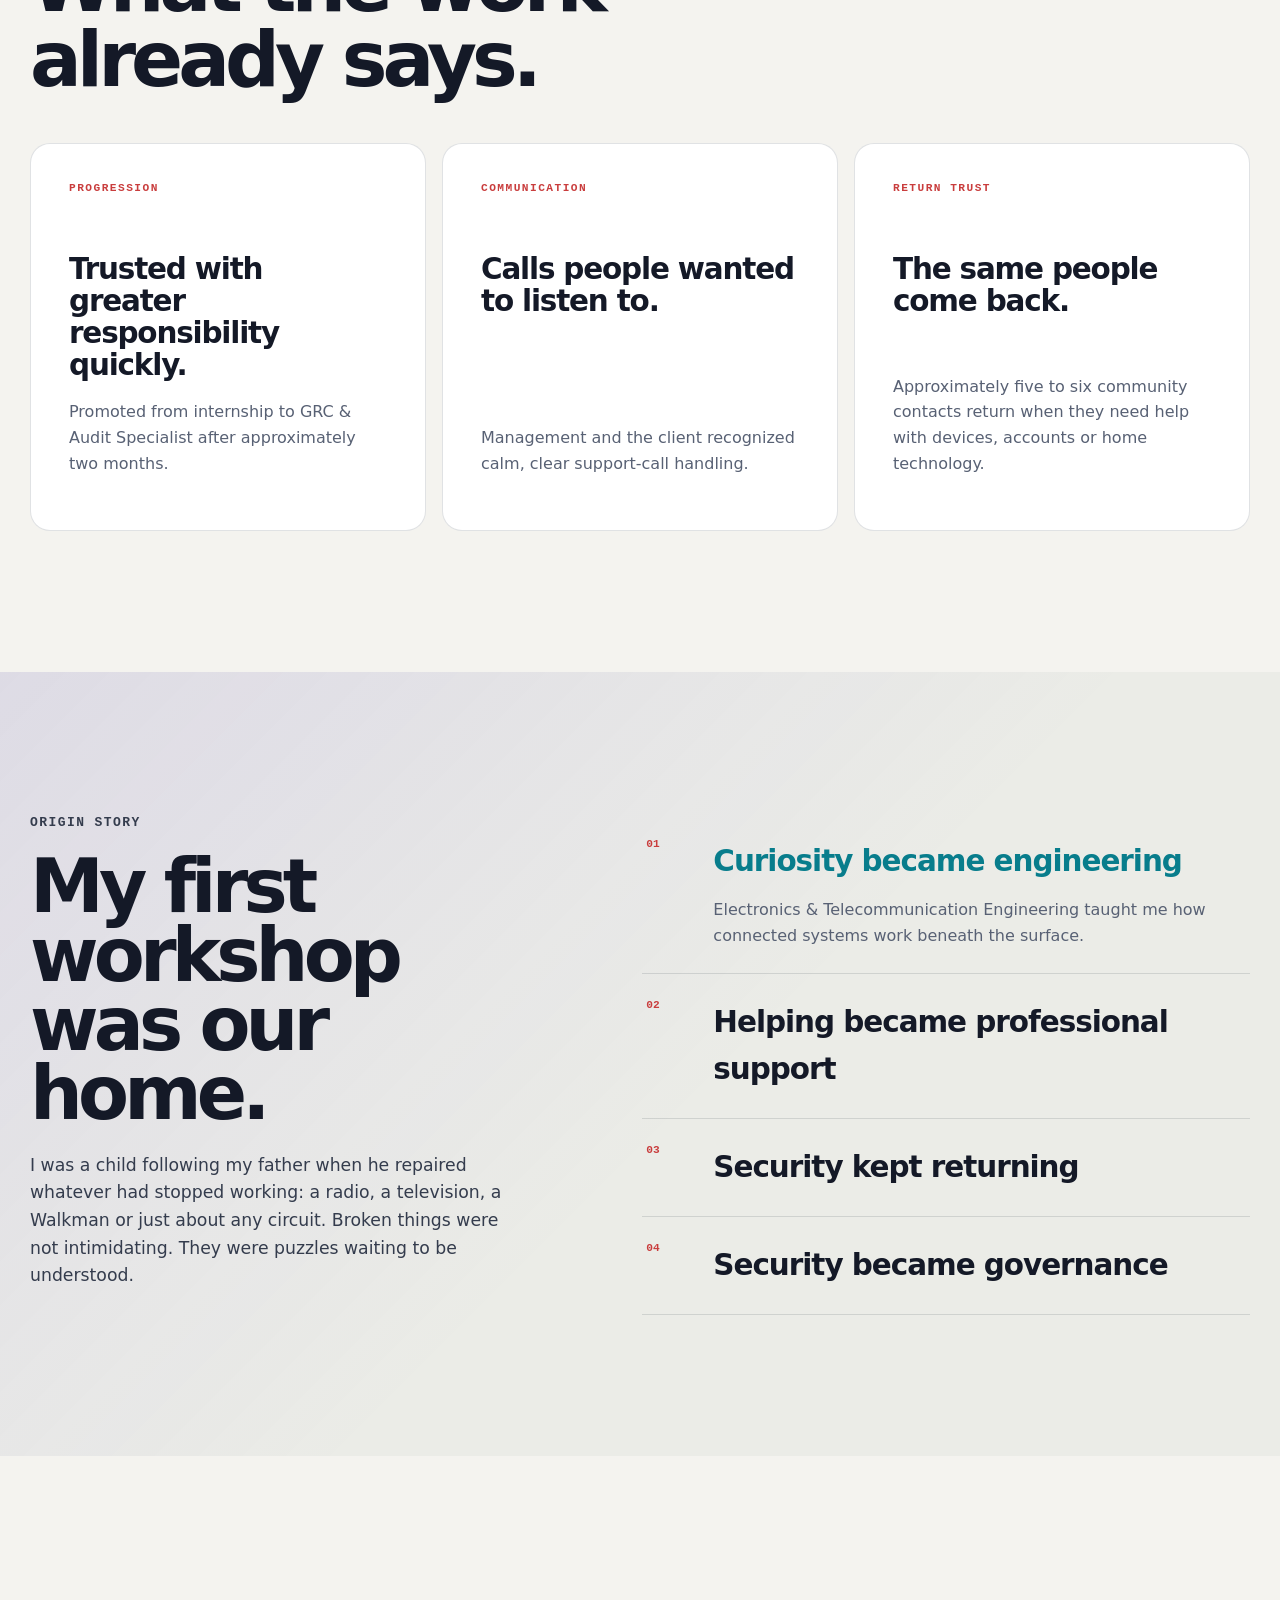
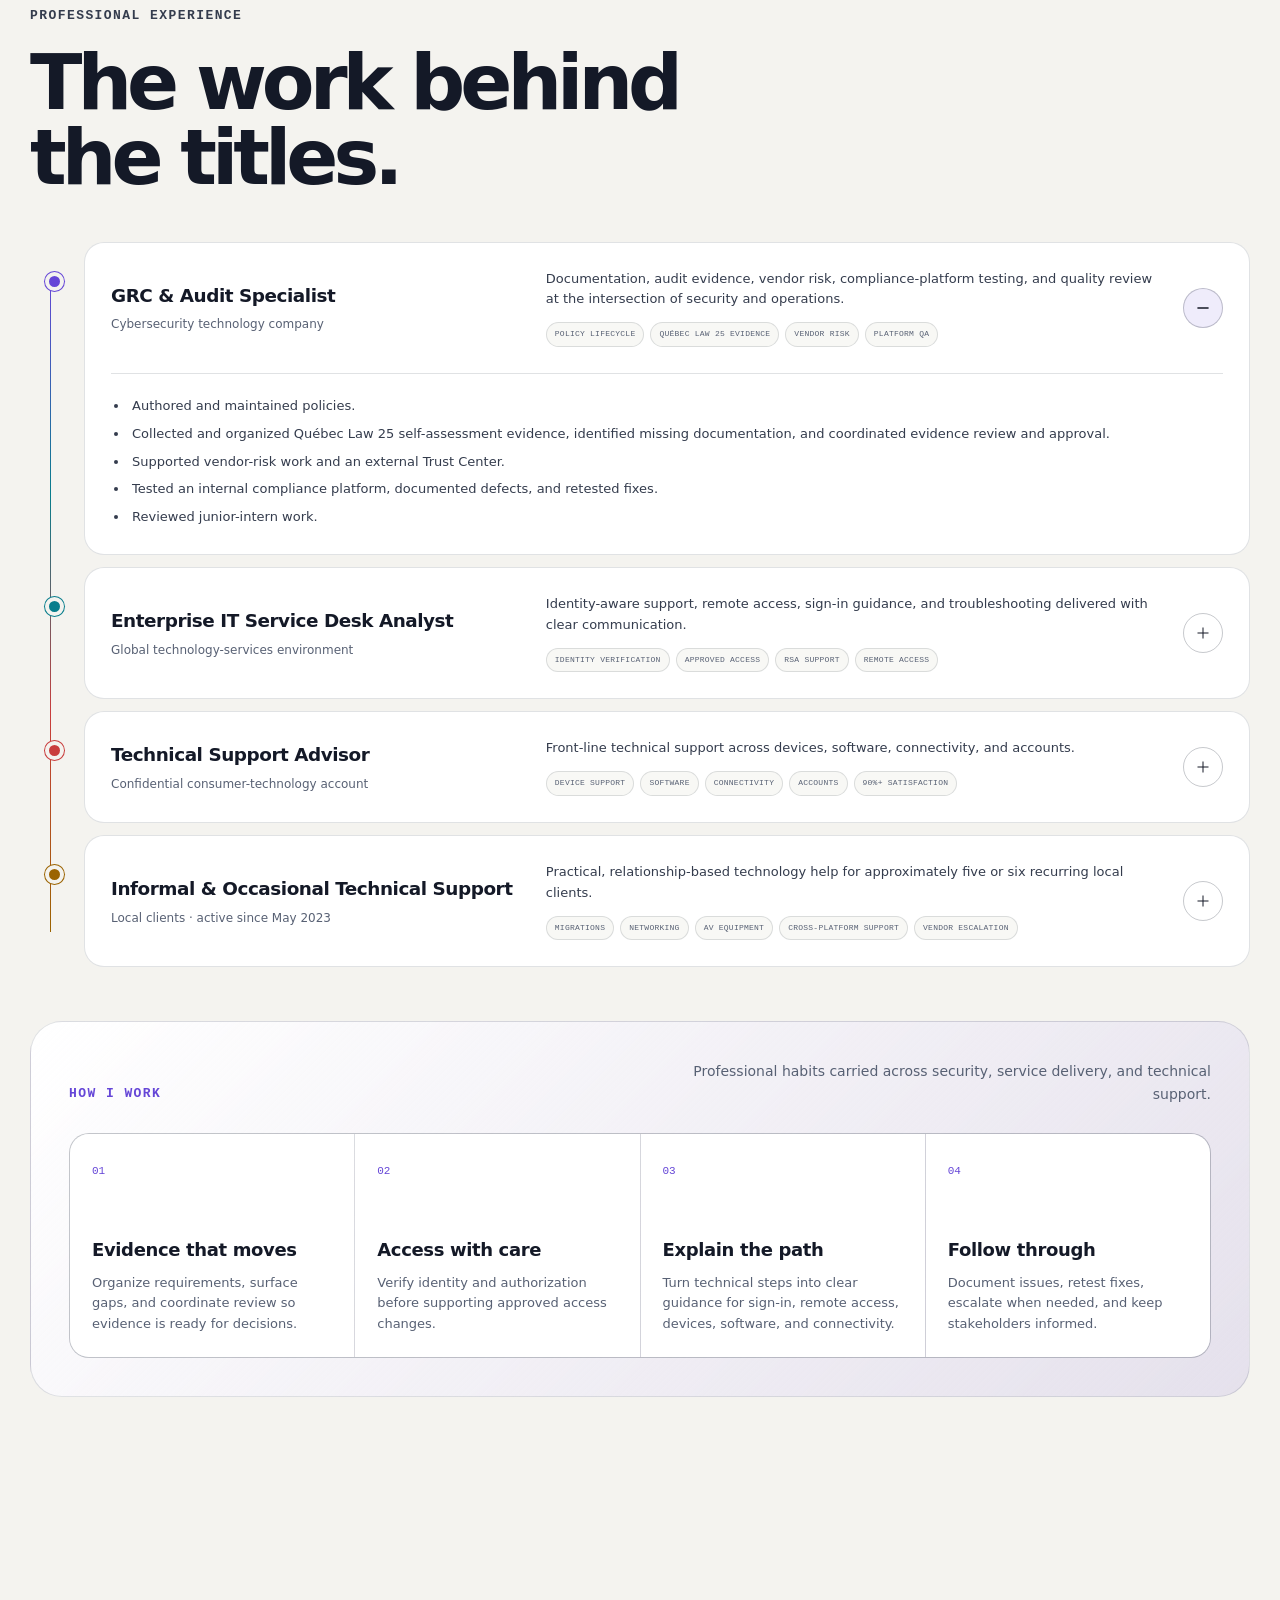
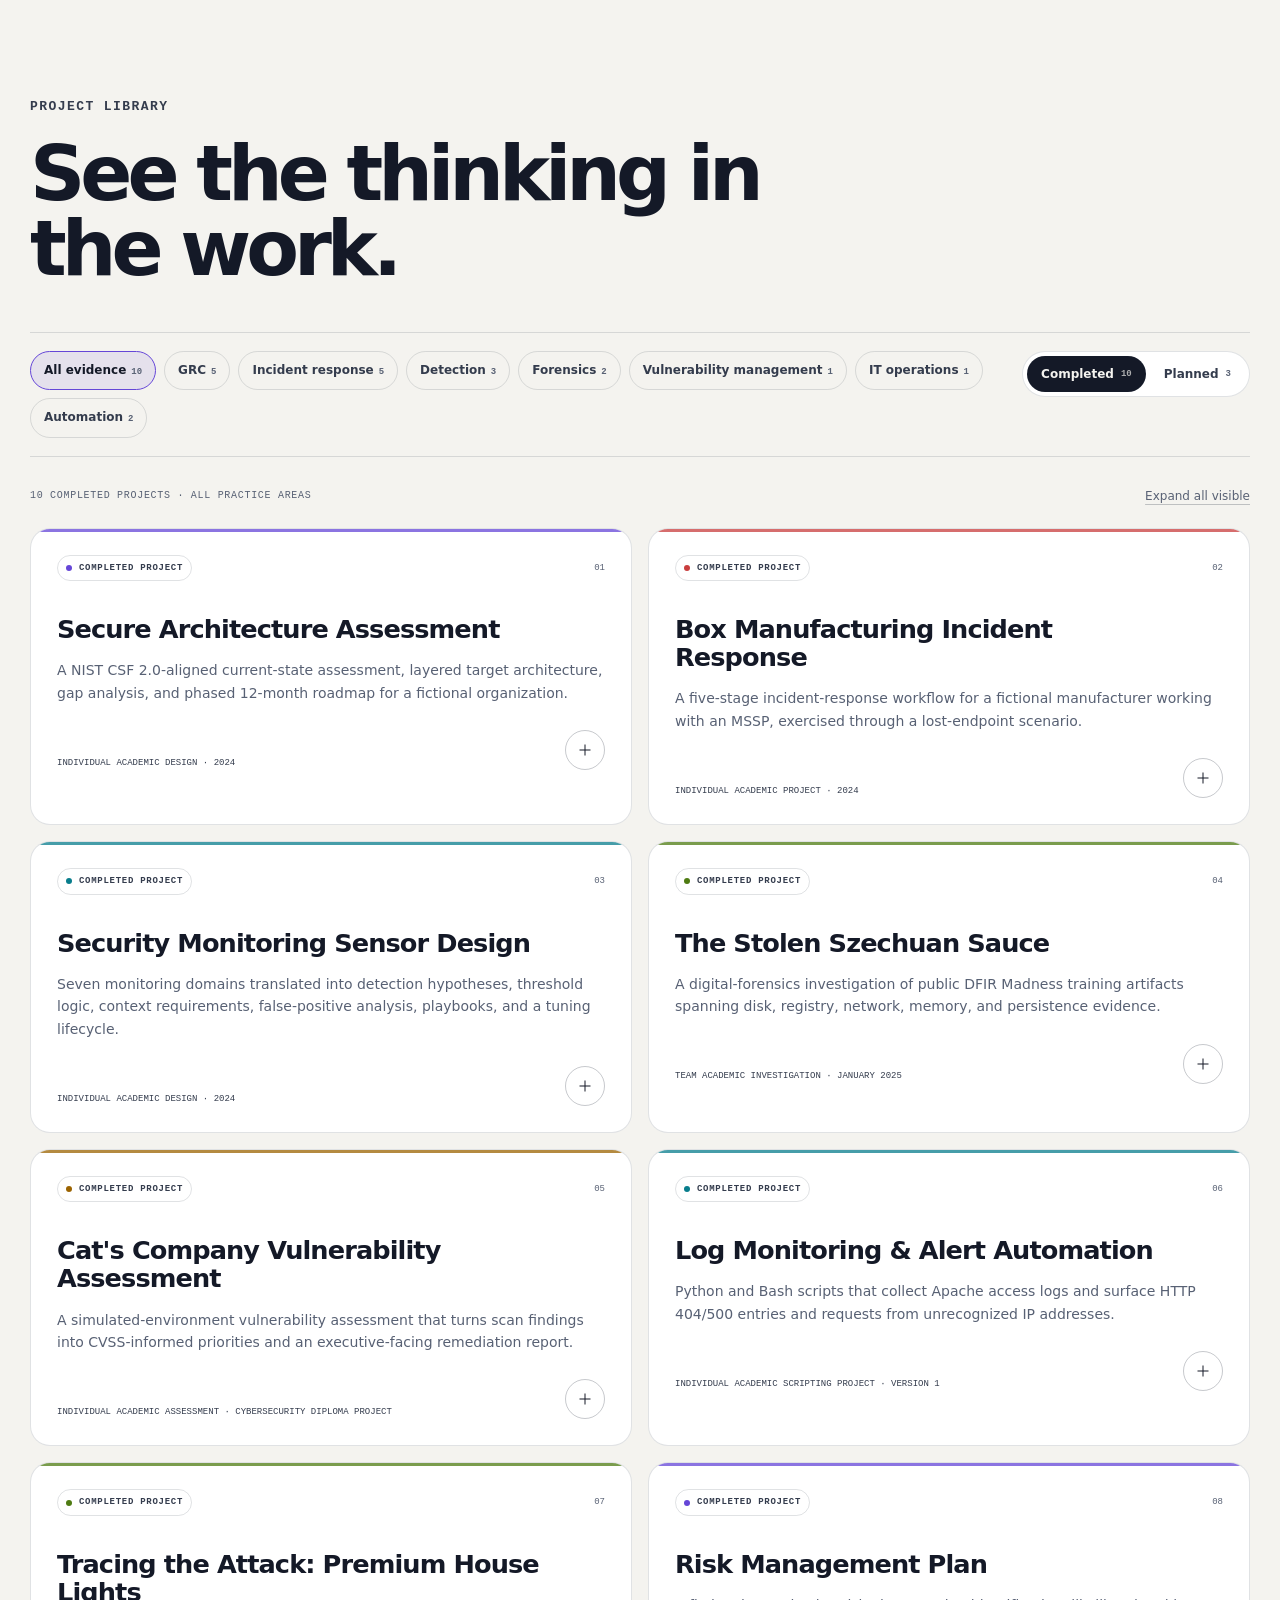
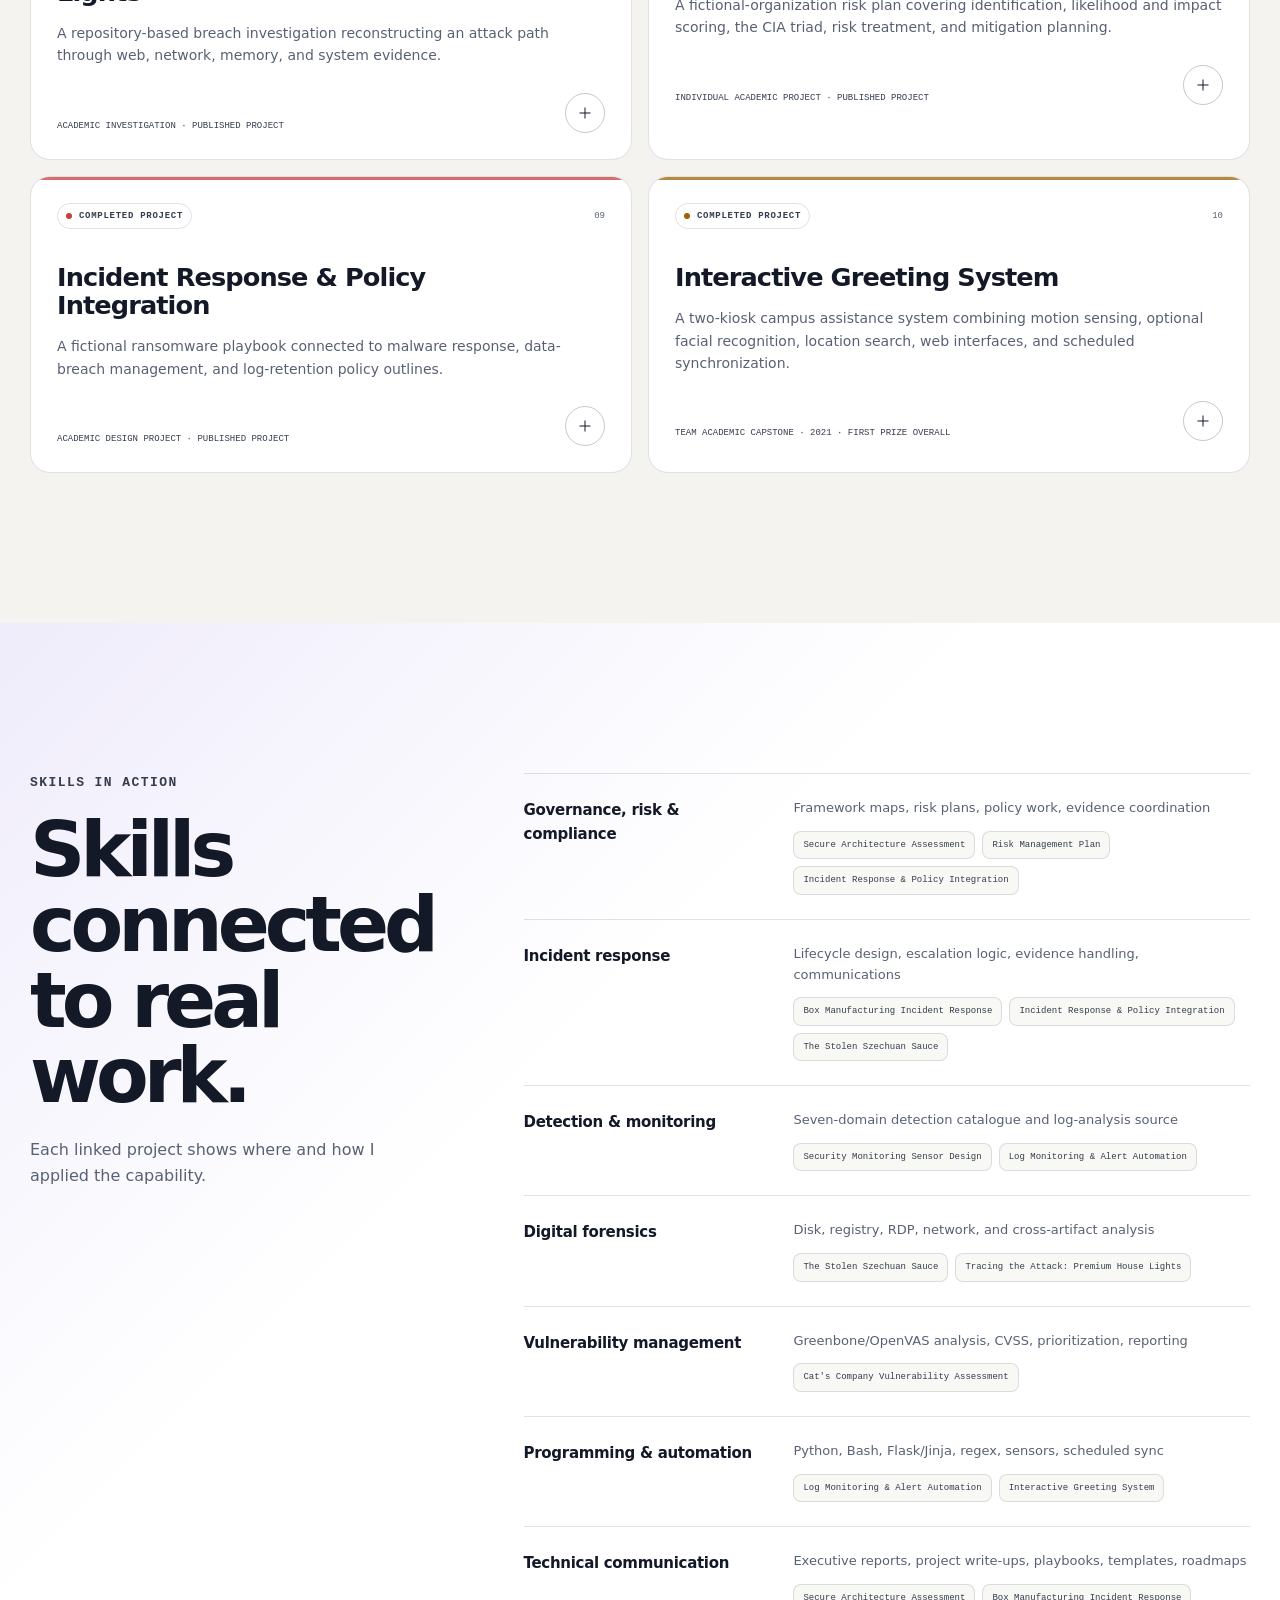
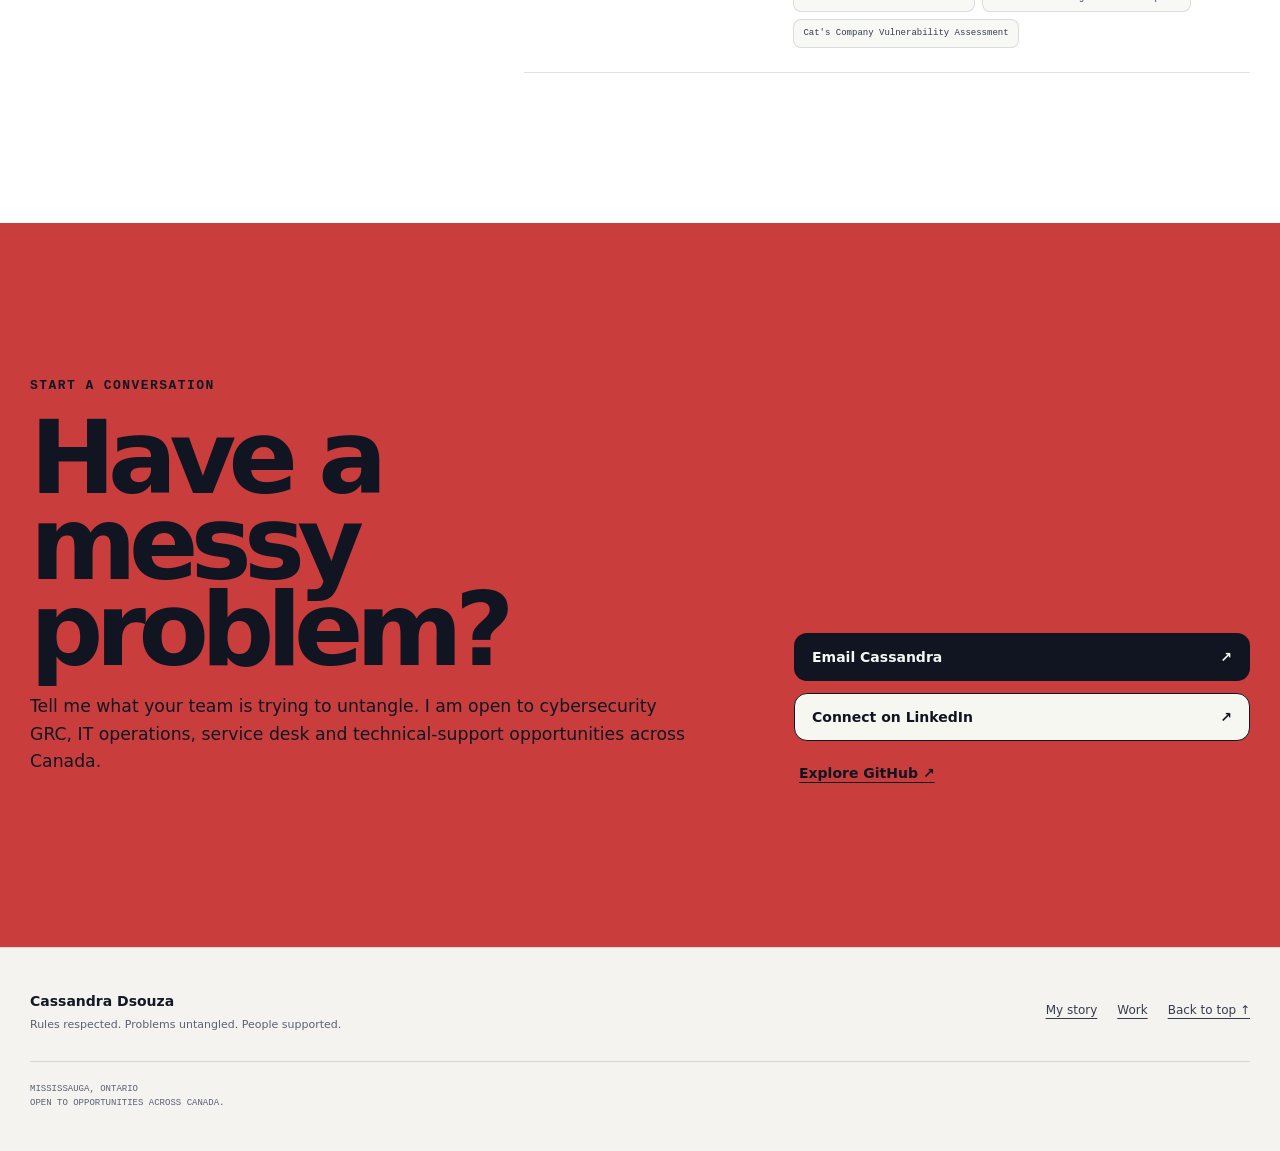
==== commit 3f7fe288: "Unify theme palette and enlarge section labels" ====
--- a/index.html
+++ b/index.html
@@ -11,7 +11,7 @@
   <meta property="og:url" content="https://cassandra-3.github.io/">
   <title>Cassandra Dsouza | Give me the messy part</title>
   <link rel="canonical" href="https://cassandra-3.github.io/">
-  <link rel="stylesheet" href="styles.css?v=8">
+  <link rel="stylesheet" href="styles.css?v=9">
   <script>(function(){try{const saved=localStorage.getItem('cassandra-theme');const preferred=window.matchMedia('(prefers-color-scheme: light)').matches?'light':'dark';document.documentElement.dataset.theme=saved||preferred;}catch(_){}})();</script>
 </head>
 <body>
@@ -55,7 +55,7 @@
 
     <section class="proof-section section-shell" aria-labelledby="proof-title"><div class="section-heading reveal"><div><p class="eyebrow">Signals, not slogans</p><h2 id="proof-title">What the work already says.</h2></div></div><div class="proof-grid"><article class="proof-card reveal"><span>PROGRESSION</span><blockquote>Trusted with greater responsibility quickly.</blockquote><p>Promoted from internship to GRC & Audit Specialist after approximately two months.</p></article><article class="proof-card reveal"><span>COMMUNICATION</span><blockquote>Calls people wanted to listen to.</blockquote><p>Management and the client recognized calm, clear support-call handling.</p></article><article class="proof-card reveal"><span>RETURN TRUST</span><blockquote>The same people come back.</blockquote><p>Approximately five to six community contacts return when they need help with devices, accounts or home technology.</p></article></div></section>
 
-    <section class="story-section" id="story" aria-labelledby="story-title"><div class="section-shell story-grid"><div class="story-intro reveal"><p class="eyebrow">Origin story</p><h2 id="story-title">My first workshop was our home in Dubai.</h2><p>I was a child following my father when he repaired whatever had stopped working: a radio, a television, a Walkman or just about any circuit. Broken things were not intimidating. They were puzzles waiting to be understood.</p></div><div class="story-chapters" data-story-chapters><button type="button" class="story-chapter is-active" data-story="curiosity" aria-pressed="true"><span>01</span><div><h3>Curiosity became engineering</h3><p>Electronics & Telecommunication Engineering taught me how connected systems work beneath the surface.</p></div></button><button type="button" class="story-chapter" data-story="support" aria-pressed="false"><span>02</span><div><h3>Helping became professional support</h3><p>What I had always done for friends and family became front-line and enterprise technical support.</p></div></button><button type="button" class="story-chapter" data-story="security" aria-pressed="false"><span>03</span><div><h3>Security kept returning</h3><p>A cybersecurity bootcamp gave that persistent interest the attention it deserved.</p></div></button><button type="button" class="story-chapter" data-story="grc" aria-pressed="false"><span>04</span><div><h3>Security became governance</h3><p>Shortly after the Ripen project, Data Next Step brought me into intensive GRC, evidence and platform-quality work.</p></div></button></div></div></section>
+    <section class="story-section" id="story" aria-labelledby="story-title"><div class="section-shell story-grid"><div class="story-intro reveal"><p class="eyebrow">Origin story</p><h2 id="story-title">My first workshop was our home.</h2><p>I was a child following my father when he repaired whatever had stopped working: a radio, a television, a Walkman or just about any circuit. Broken things were not intimidating. They were puzzles waiting to be understood.</p></div><div class="story-chapters" data-story-chapters><button type="button" class="story-chapter is-active" data-story="curiosity" aria-pressed="true"><span>01</span><div><h3>Curiosity became engineering</h3><p>Electronics & Telecommunication Engineering taught me how connected systems work beneath the surface.</p></div></button><button type="button" class="story-chapter" data-story="support" aria-pressed="false"><span>02</span><div><h3>Helping became professional support</h3><p>What I had always done for friends and family became front-line and enterprise technical support.</p></div></button><button type="button" class="story-chapter" data-story="security" aria-pressed="false"><span>03</span><div><h3>Security kept returning</h3><p>A cybersecurity bootcamp gave that persistent interest the attention it deserved.</p></div></button><button type="button" class="story-chapter" data-story="grc" aria-pressed="false"><span>04</span><div><h3>Security became governance</h3><p>Shortly after the Ripen project, Data Next Step brought me into intensive GRC, evidence and platform-quality work.</p></div></button></div></div></section>
 
     <section class="experience-section section-shell" id="experience" aria-labelledby="experience-title"><div class="section-heading reveal"><div><p class="eyebrow">Professional experience</p><h2 id="experience-title">The work behind the titles.</h2></div></div><div class="timeline" data-experience></div><div class="work-principles reveal" data-work-principles></div></section>
 
@@ -69,6 +69,6 @@
   <footer class="site-footer"><div class="section-shell footer-inner"><div><strong>Cassandra Dsouza</strong><p>Rules respected. Problems untangled. People supported.</p></div><div class="footer-links"><a href="#story">My story</a><a href="#projects">Work</a><a href="#top">Back to top ↑</a></div><p class="footer-note">Mississauga, Ontario<br>Open to opportunities across Canada.</p></div></footer>
 
   <div class="sr-only" id="fact-strip" aria-hidden="true"></div><div class="sr-only" data-domain-chart aria-hidden="true"></div><div class="sr-only" data-status-chart aria-hidden="true"></div><div class="sr-only" data-personality aria-hidden="true"></div><div class="sr-only" data-planned-grid aria-hidden="true"></div>
-  <script src="portfolio-data.js?v=8"></script><script src="script.js?v=8"></script>
+  <script src="portfolio-data.js?v=9"></script><script src="script.js?v=9"></script>
 </body>
 </html>
--- a/styles.css
+++ b/styles.css
@@ -191,7 +191,7 @@
   padding: 8px 12px;
   border-radius: 999px;
   color: var(--muted-strong);
-  font-size: 13px;
+  font-size: 15px;
   font-weight: 650;
   text-decoration: none;
   transition: color 160ms ease, background 160ms ease;
@@ -768,7 +768,7 @@
 
 .story-hero-copy h1 span { color: var(--coral); }
 .hero-intro { max-width: 620px; margin: 0; font-size: clamp(1.1rem, 1.7vw, 1.36rem); color: var(--muted-strong); }
-.story-hero .eyebrow { font-size: clamp(.78rem, 1vw, .9rem); color: var(--muted-strong); }
+.story-hero .eyebrow { font-size: clamp(.9rem, 1.1vw, 1rem); color: var(--muted-strong); }
 .availability { max-width: 780px; margin-top: 24px; font-size: .76rem; }
 .pulse-dot { width: 8px; height: 8px; display: inline-block; margin-right: 8px; border-radius: 50%; background: var(--lime); box-shadow: 0 0 0 0 var(--lime-soft); animation: pulse 2.4s infinite; }
 @keyframes pulse { 50% { box-shadow: 0 0 0 9px transparent; } }
@@ -822,19 +822,32 @@
 .value-card p { color: var(--muted); }
 .value-card b { display: block; margin-top: 26px; color: var(--cyan); font-size: .86rem; }
 
-.problem-section { padding-block: clamp(90px, 11vw, 150px); background: var(--ink); color: var(--bg); }
-html[data-theme="light"] .problem-section { background: #141927; color: #f4f3ef; }
+.problem-section {
+  padding-block: clamp(90px, 11vw, 150px);
+  border-block: 1px solid var(--line);
+  background:
+    radial-gradient(circle at 78% 18%, var(--coral-soft), transparent 28rem),
+    linear-gradient(135deg, var(--bg-soft), color-mix(in srgb, var(--violet) 10%, var(--bg-soft)));
+  color: var(--ink);
+}
+html[data-theme="light"] .problem-section {
+  background:
+    radial-gradient(circle at 78% 18%, var(--coral-soft), transparent 28rem),
+    linear-gradient(135deg, var(--surface-2), color-mix(in srgb, var(--violet) 7%, var(--surface-2)));
+  color: var(--ink);
+}
+.problem-section .eyebrow { color: var(--coral); }
 .problem-shell { display: grid; grid-template-columns: .85fr 1.15fr; gap: clamp(45px, 8vw, 115px); align-items: center; }
 .problem-copy h2 { margin: 10px 0 16px; font-size: clamp(3.3rem, 6vw, 6.5rem); line-height: .9; letter-spacing: -.065em; }
-.problem-copy > p:not(.eyebrow) { max-width: 480px; opacity: .72; }
+.problem-copy > p:not(.eyebrow) { max-width: 480px; color: var(--muted-strong); }
 .problem-options { display: grid; gap: 9px; margin-top: 38px; }
-.problem-options button { padding: 15px 17px; display: flex; gap: 14px; border: 1px solid rgba(128,140,160,.34); border-radius: 12px; background: transparent; color: inherit; text-align: left; cursor: pointer; transition: background .2s, color .2s, transform .2s; }
+.problem-options button { padding: 15px 17px; display: flex; gap: 14px; border: 1px solid var(--line-strong); border-radius: 12px; background: color-mix(in srgb, var(--surface) 62%, transparent); color: inherit; text-align: left; cursor: pointer; transition: background .2s, color .2s, transform .2s; }
 .problem-options button:hover { transform: translateX(4px); }
 .problem-options button[aria-pressed="true"] { background: var(--coral); border-color: var(--coral); color: #10131d; font-weight: 800; }
 .problem-options span { font: 700 .7rem var(--mono); opacity: .65; }
-.problem-answer { min-height: 500px; padding: clamp(30px, 5vw, 62px); border-radius: var(--radius-lg); background: var(--bg); color: var(--ink); display: flex; flex-direction: column; box-shadow: 0 30px 80px rgba(0,0,0,.25); }
-html[data-theme="light"] .problem-answer { background: #f4f3ef; color: #141927; }
-.answer-kicker { margin: 0; color: var(--coral); font: 750 .7rem var(--mono); letter-spacing: .15em; }
+.problem-answer { min-height: 500px; padding: clamp(30px, 5vw, 62px); border: 1px solid var(--line-strong); border-radius: var(--radius-lg); background: var(--surface); color: var(--ink); display: flex; flex-direction: column; box-shadow: var(--shadow); }
+html[data-theme="light"] .problem-answer { background: var(--surface); color: var(--ink); }
+.answer-kicker { margin: 0; color: var(--coral); font: 750 .82rem var(--mono); letter-spacing: .15em; }
 .problem-answer h3 { margin: 32px 0 18px; max-width: 630px; font-size: clamp(2.3rem, 4.6vw, 4.8rem); line-height: .94; letter-spacing: -.055em; }
 .problem-answer > p:not(.answer-kicker) { max-width: 610px; color: var(--muted); font-size: 1.08rem; }
 .answer-output { margin-top: auto; padding: 20px 0; border-block: 1px solid var(--line); }
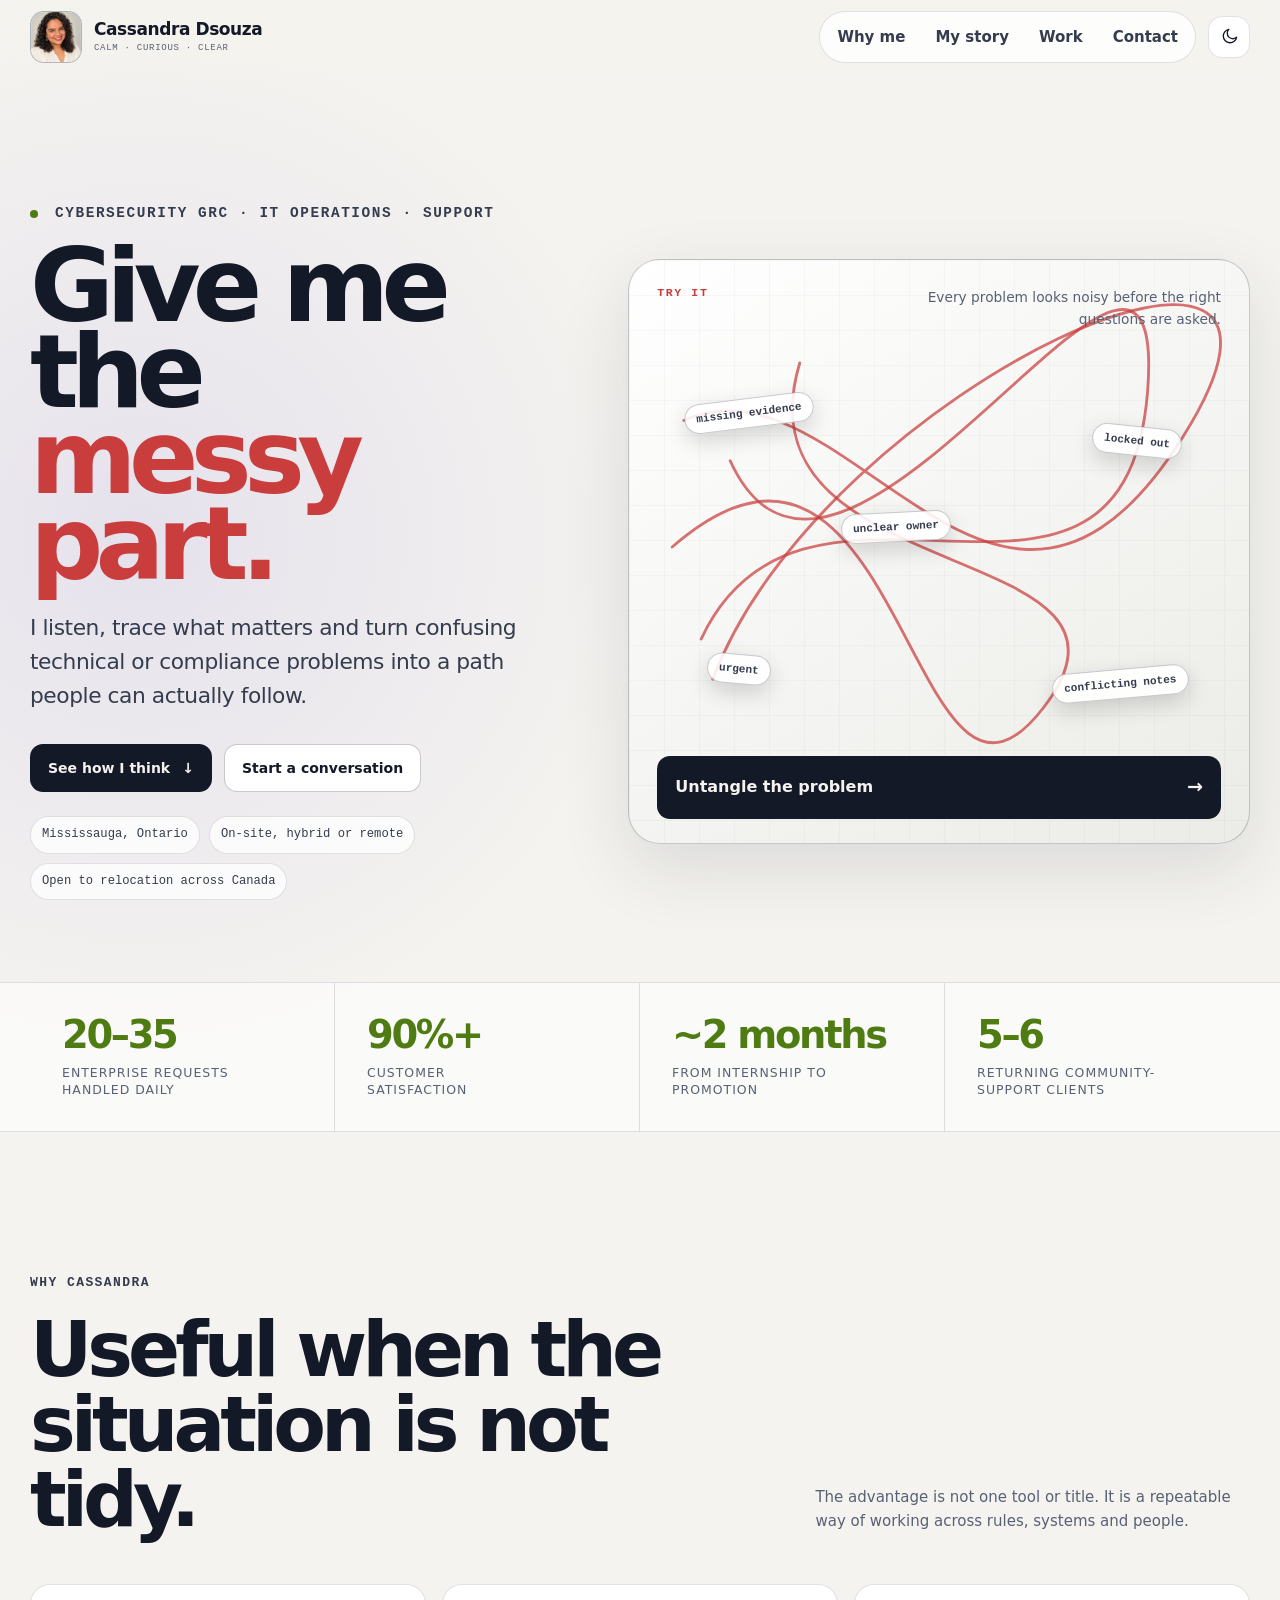
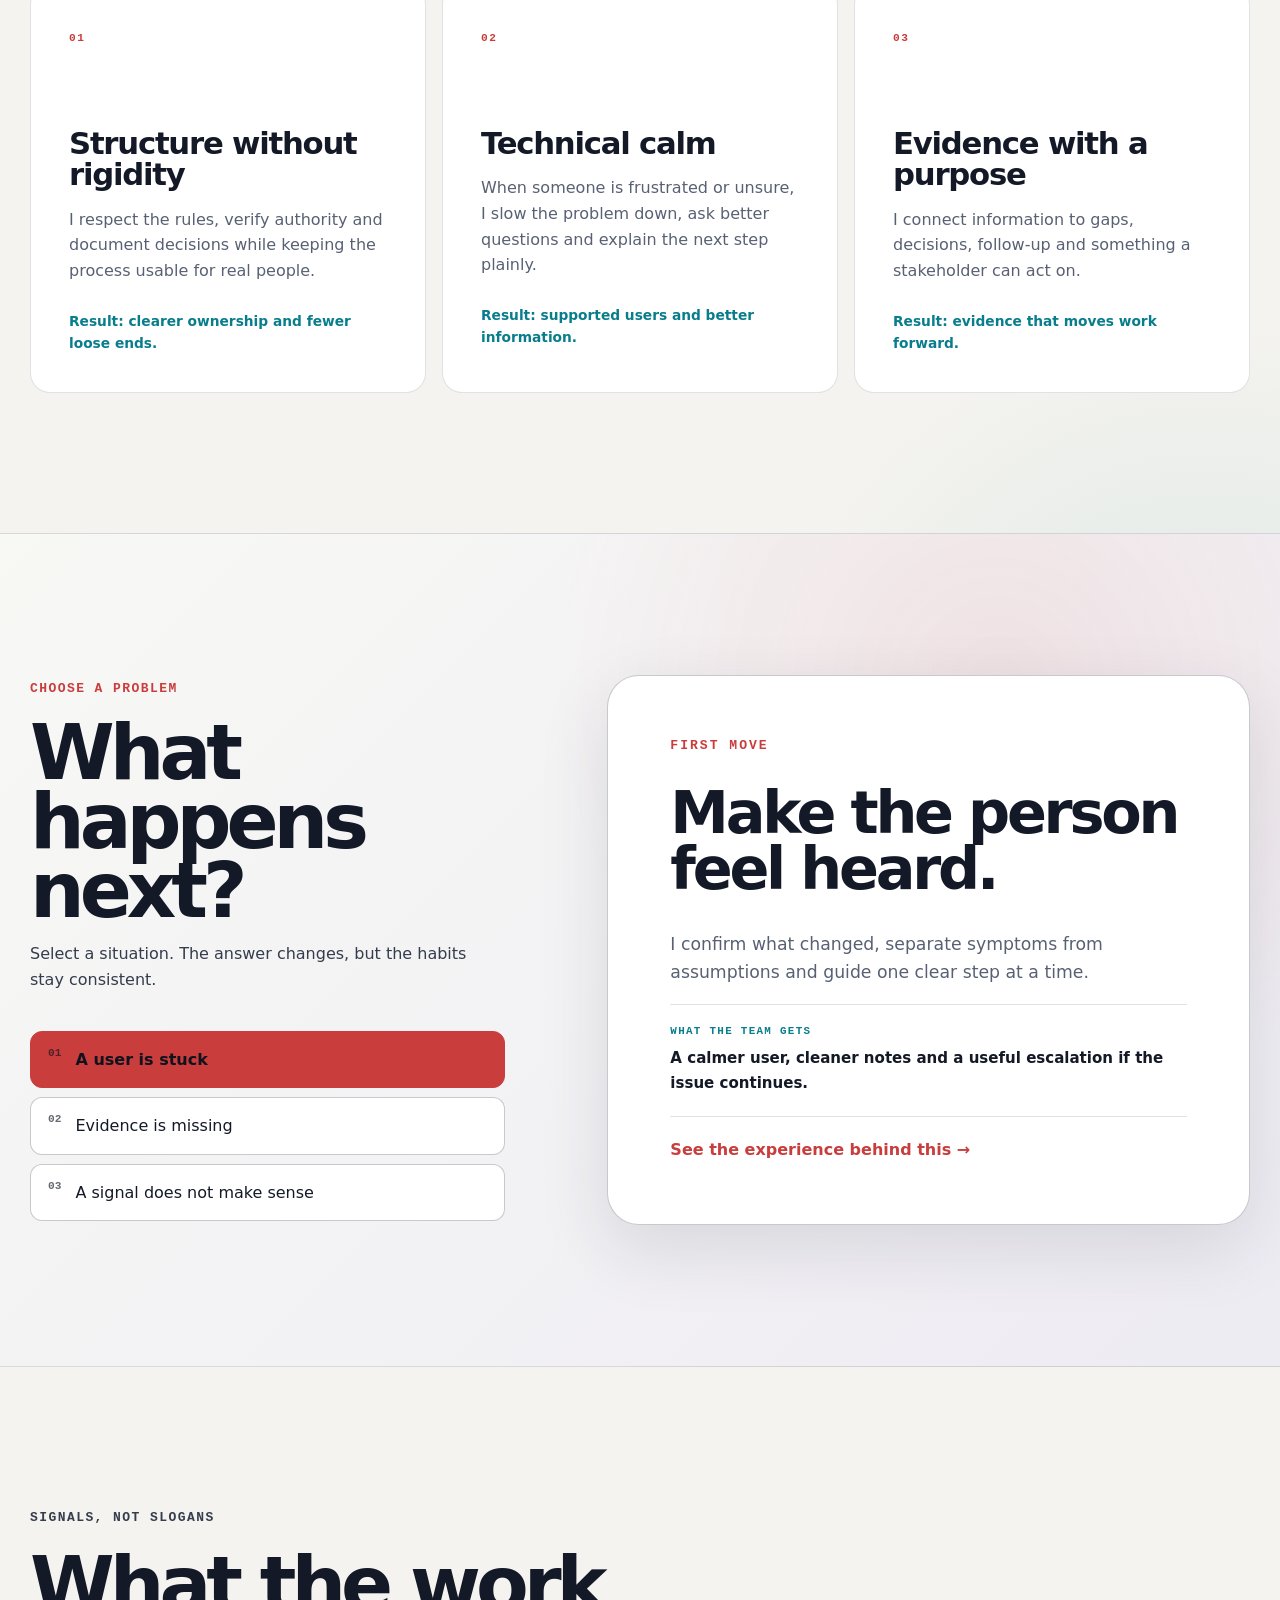
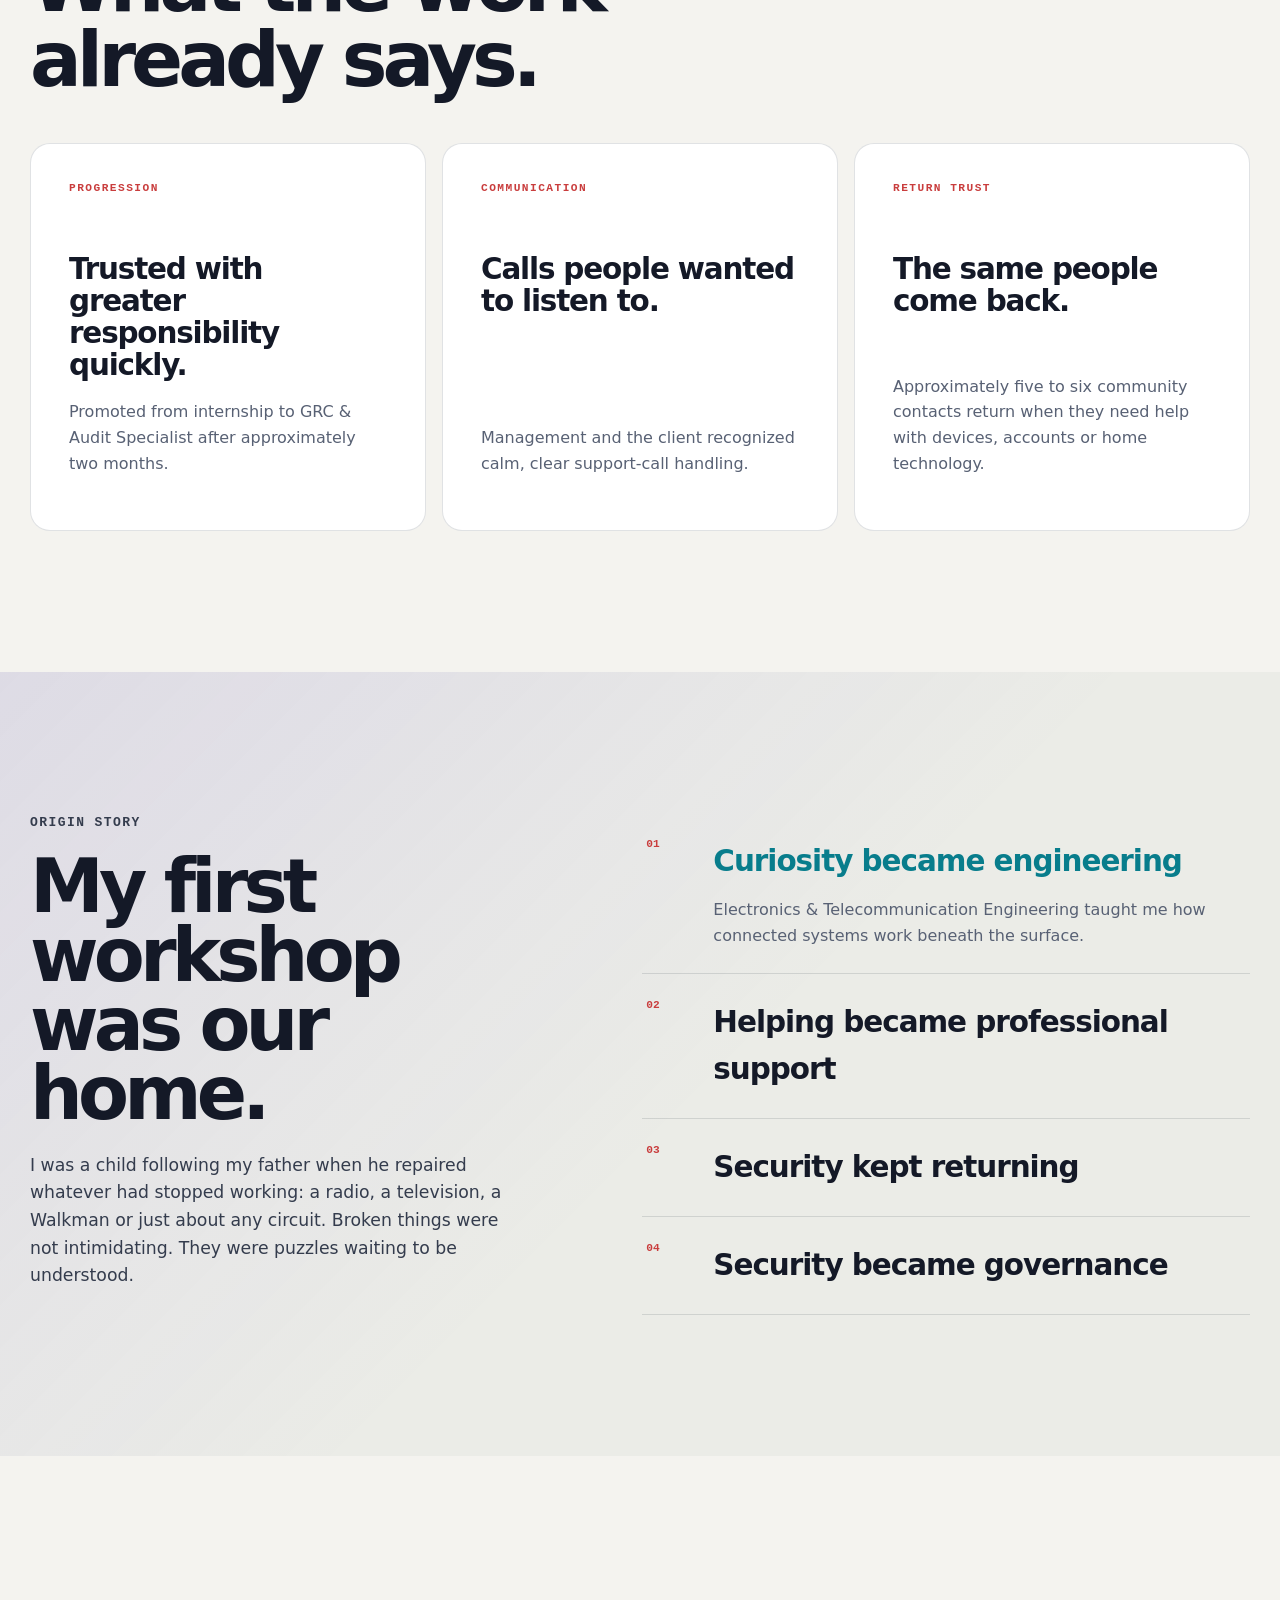
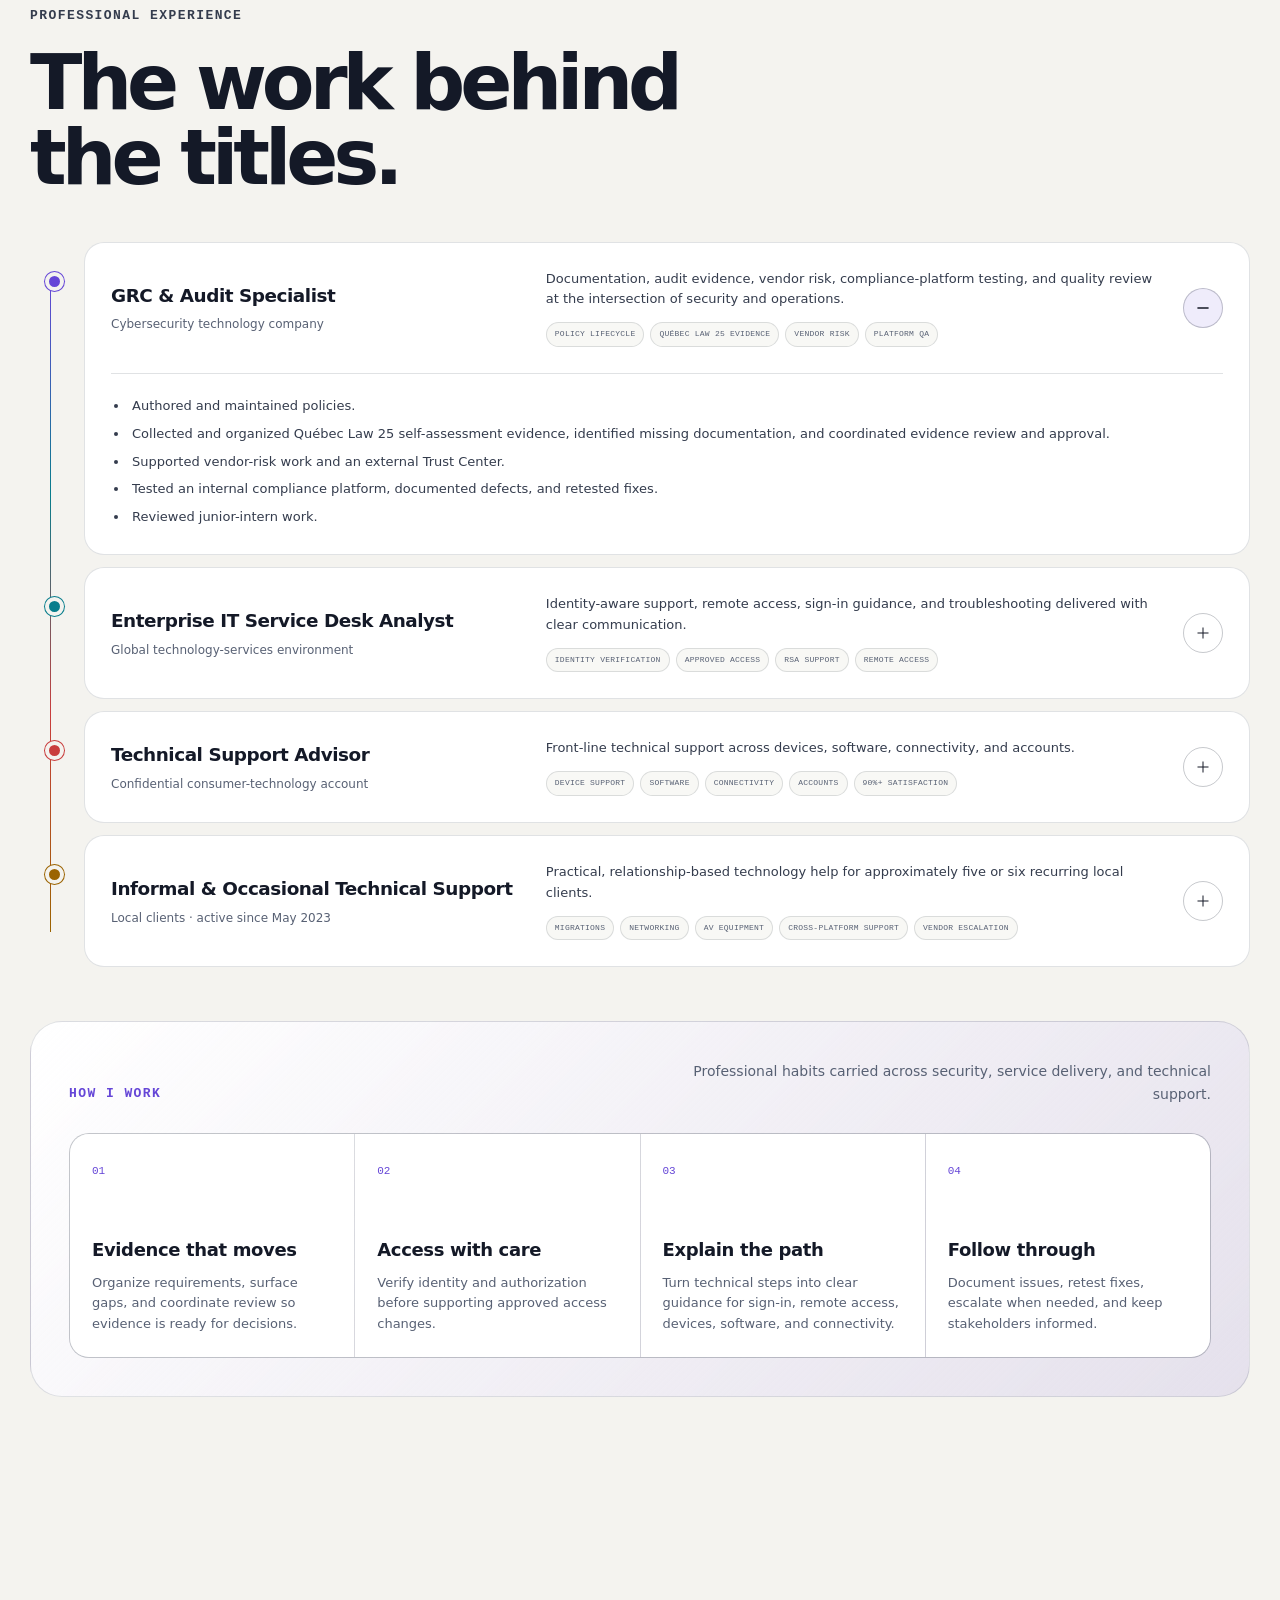
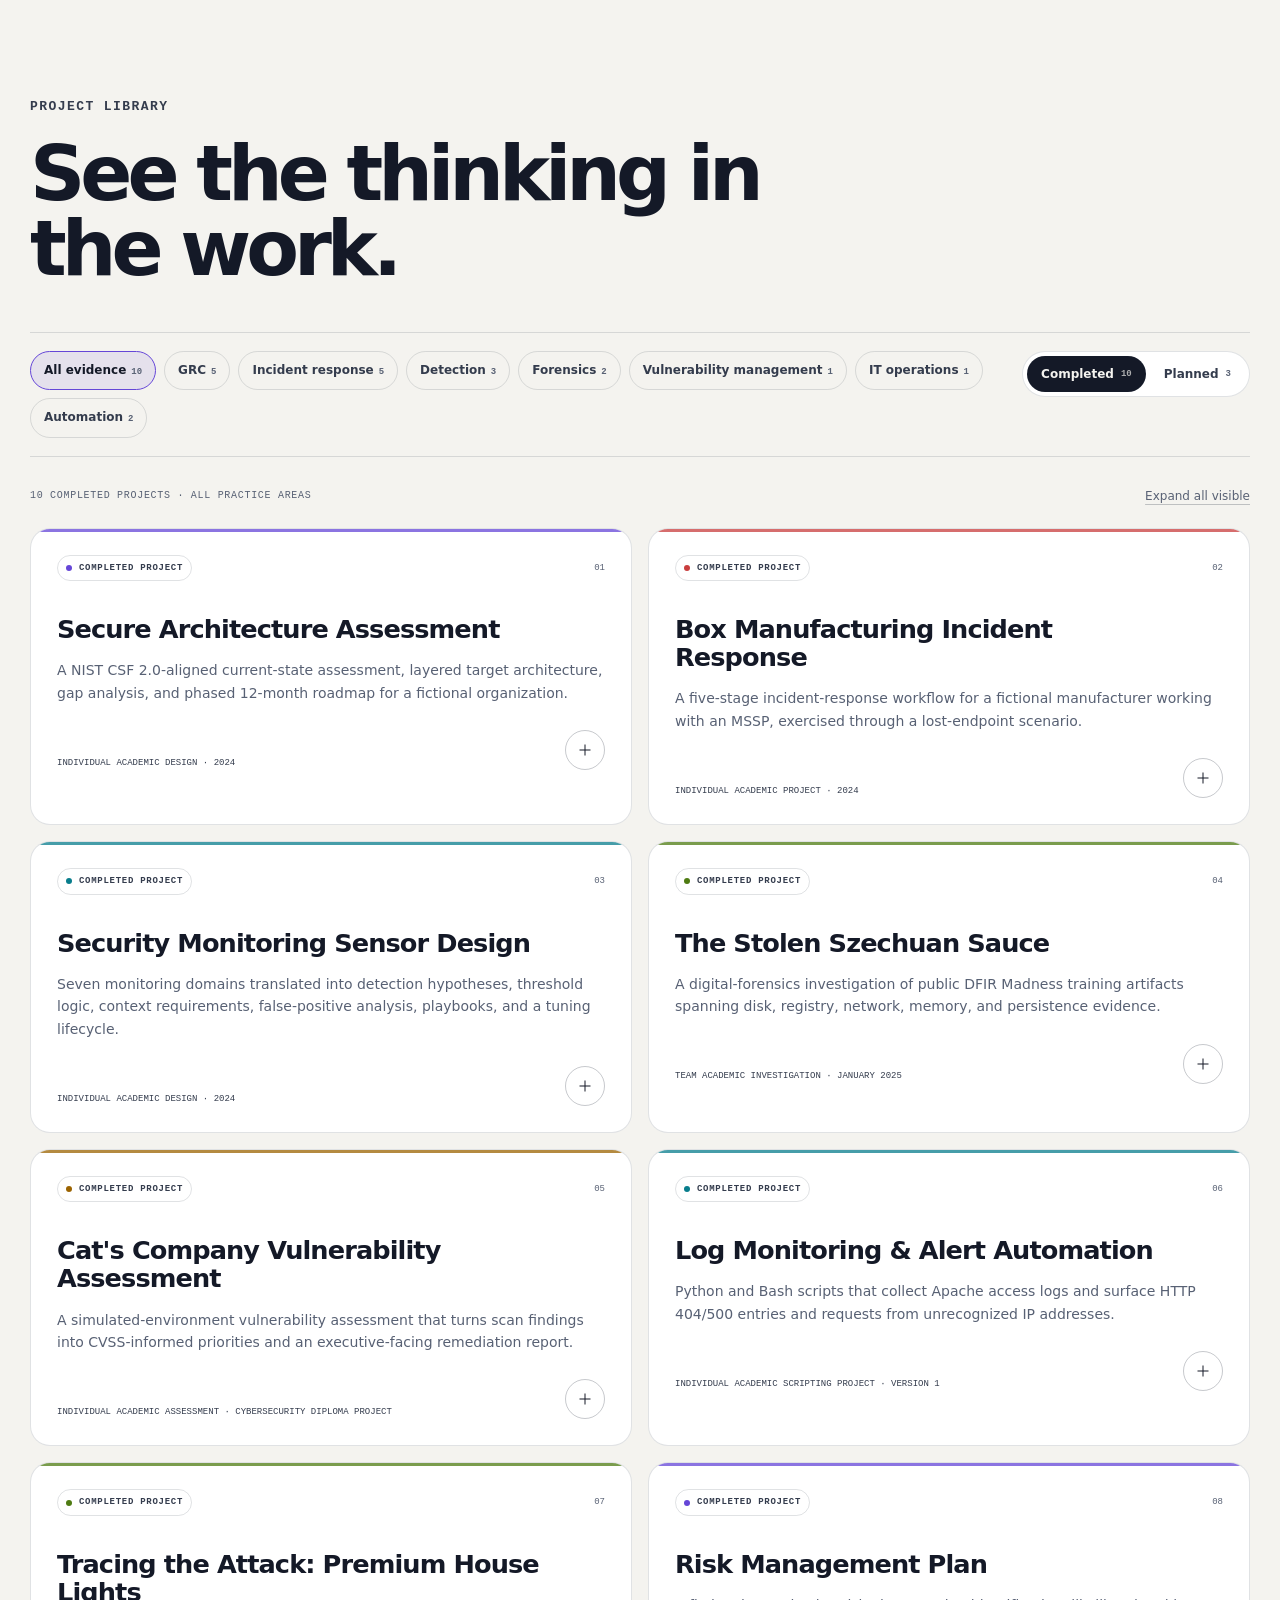
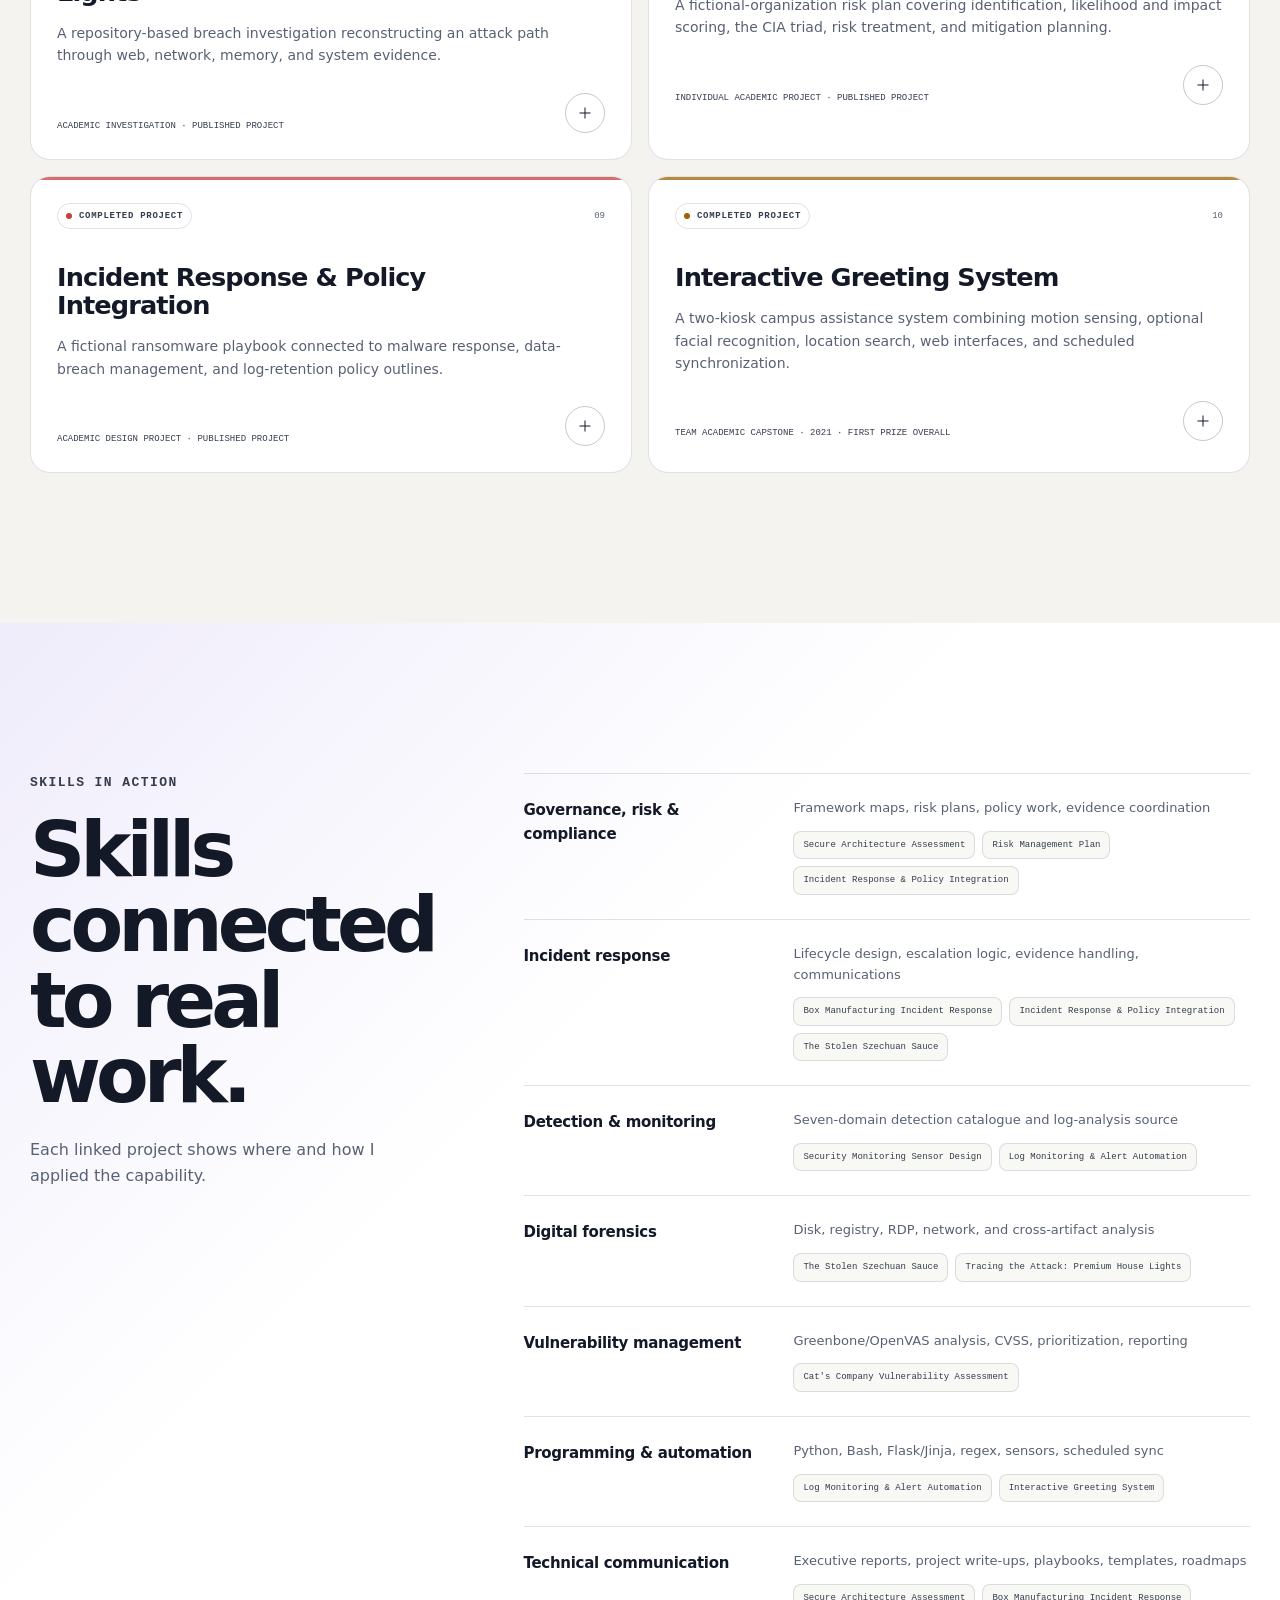
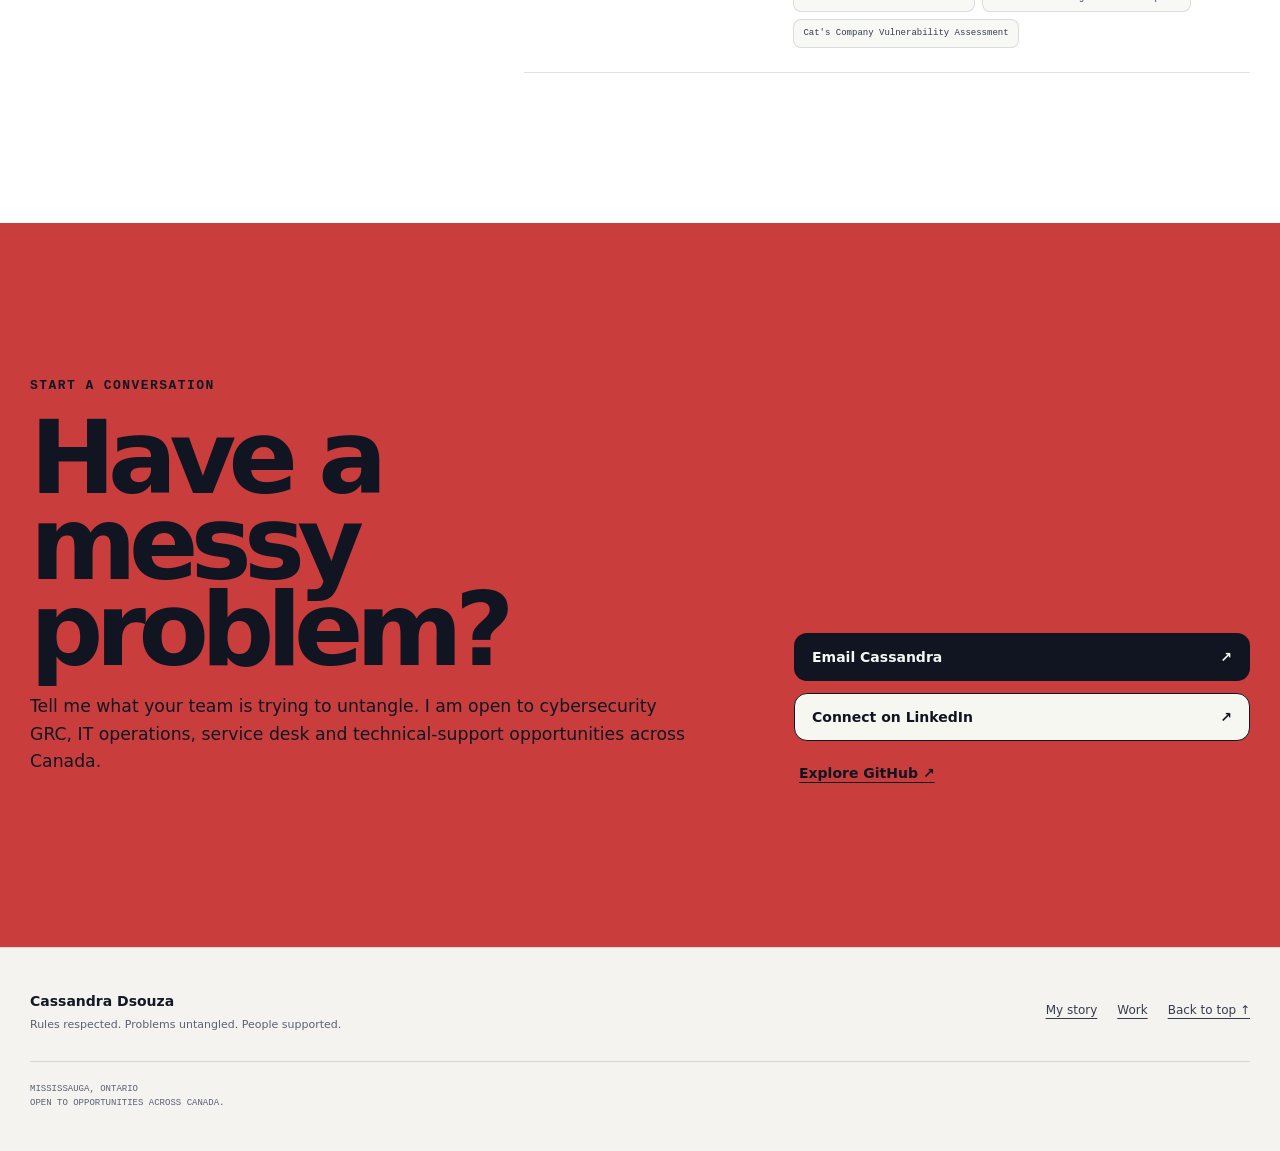
==== commit 2dd5d30e: "Strengthen scenario contrast across themes" ====
--- a/index.html
+++ b/index.html
@@ -11,7 +11,7 @@
   <meta property="og:url" content="https://cassandra-3.github.io/">
   <title>Cassandra Dsouza | Give me the messy part</title>
   <link rel="canonical" href="https://cassandra-3.github.io/">
-  <link rel="stylesheet" href="styles.css?v=9">
+  <link rel="stylesheet" href="styles.css?v=10">
   <script>(function(){try{const saved=localStorage.getItem('cassandra-theme');const preferred=window.matchMedia('(prefers-color-scheme: light)').matches?'light':'dark';document.documentElement.dataset.theme=saved||preferred;}catch(_){}})();</script>
 </head>
 <body>
--- a/styles.css
+++ b/styles.css
@@ -841,7 +841,9 @@
 .problem-copy h2 { margin: 10px 0 16px; font-size: clamp(3.3rem, 6vw, 6.5rem); line-height: .9; letter-spacing: -.065em; }
 .problem-copy > p:not(.eyebrow) { max-width: 480px; color: var(--muted-strong); }
 .problem-options { display: grid; gap: 9px; margin-top: 38px; }
-.problem-options button { padding: 15px 17px; display: flex; gap: 14px; border: 1px solid var(--line-strong); border-radius: 12px; background: color-mix(in srgb, var(--surface) 62%, transparent); color: inherit; text-align: left; cursor: pointer; transition: background .2s, color .2s, transform .2s; }
+.problem-options button { padding: 15px 17px; display: flex; gap: 14px; border: 1px solid var(--line-strong); border-radius: 12px; background: var(--surface); color: var(--ink); text-align: left; cursor: pointer; transition: background .2s, color .2s, transform .2s; }
+html[data-theme="dark"] .problem-options button:not([aria-pressed="true"]) { background: #192235; color: #f4f6fb; }
+html[data-theme="light"] .problem-options button:not([aria-pressed="true"]) { background: #ffffff; color: #141927; }
 .problem-options button:hover { transform: translateX(4px); }
 .problem-options button[aria-pressed="true"] { background: var(--coral); border-color: var(--coral); color: #10131d; font-weight: 800; }
 .problem-options span { font: 700 .7rem var(--mono); opacity: .65; }
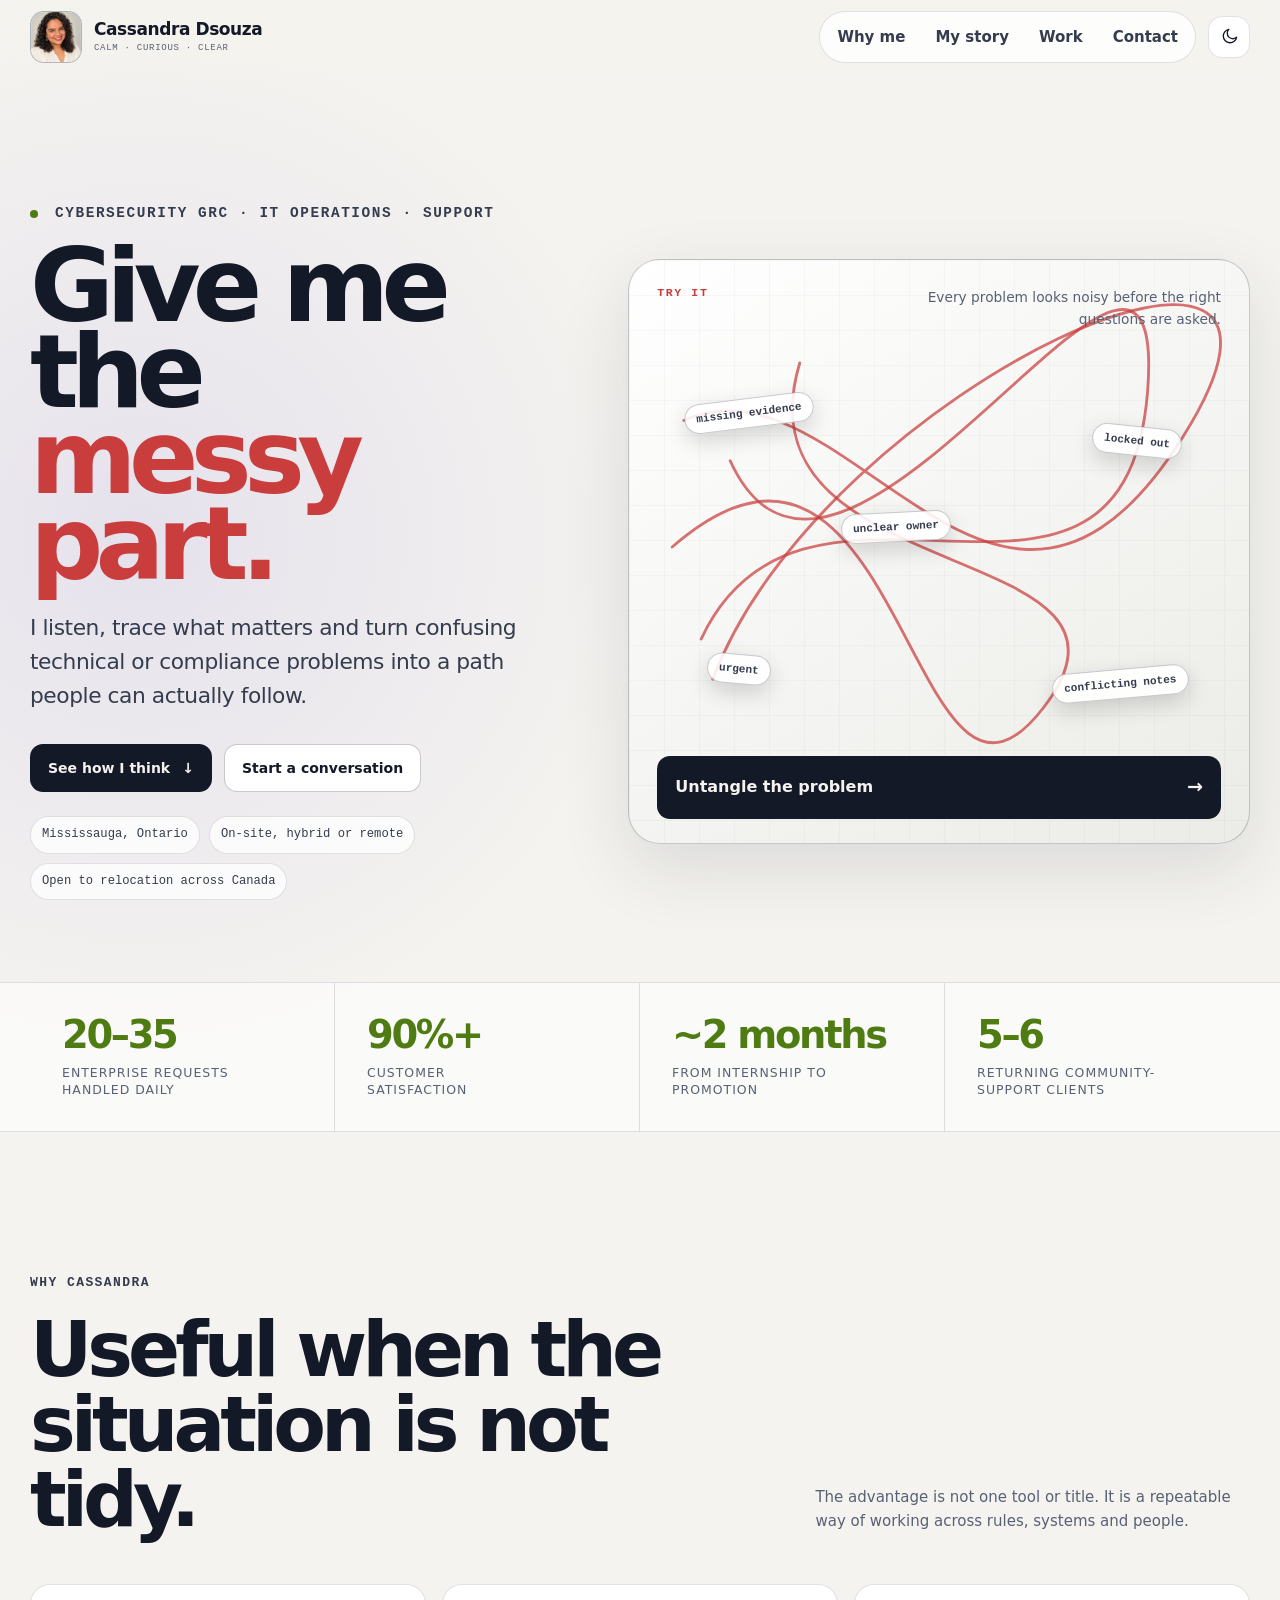
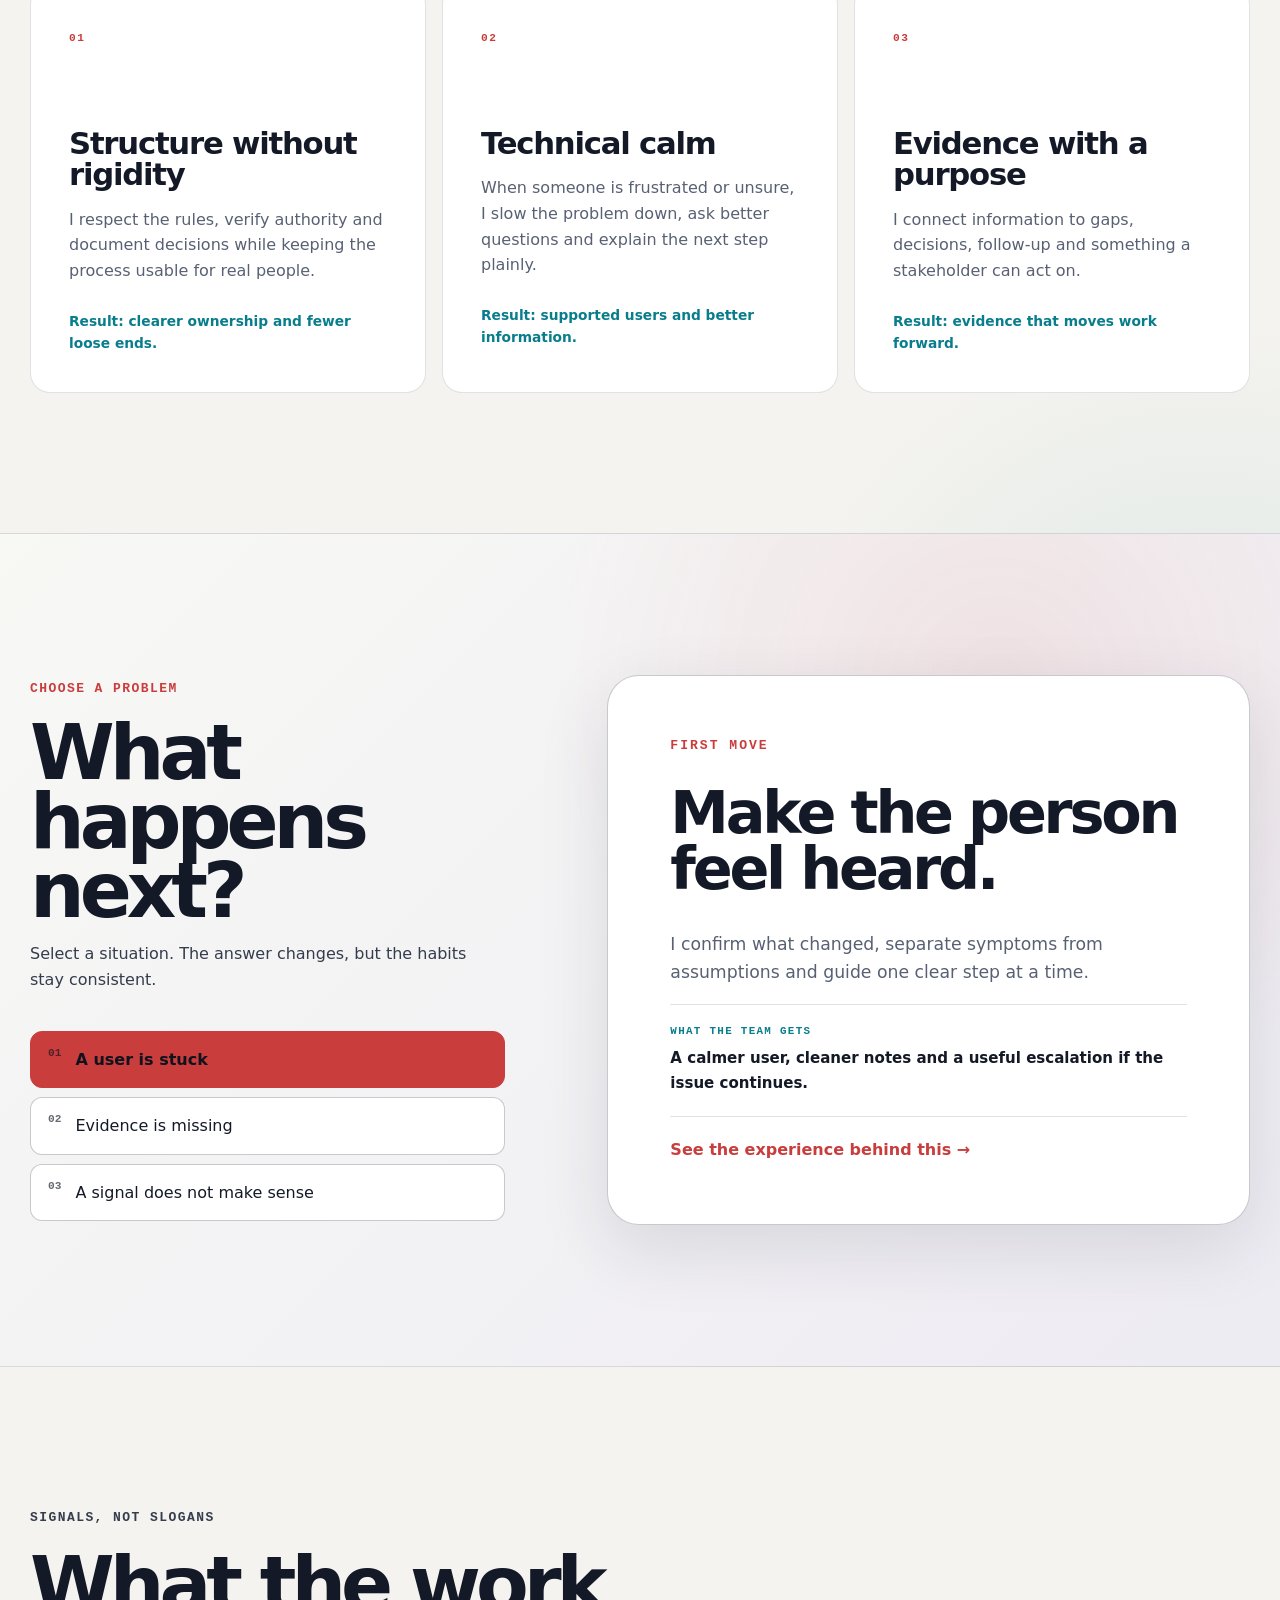
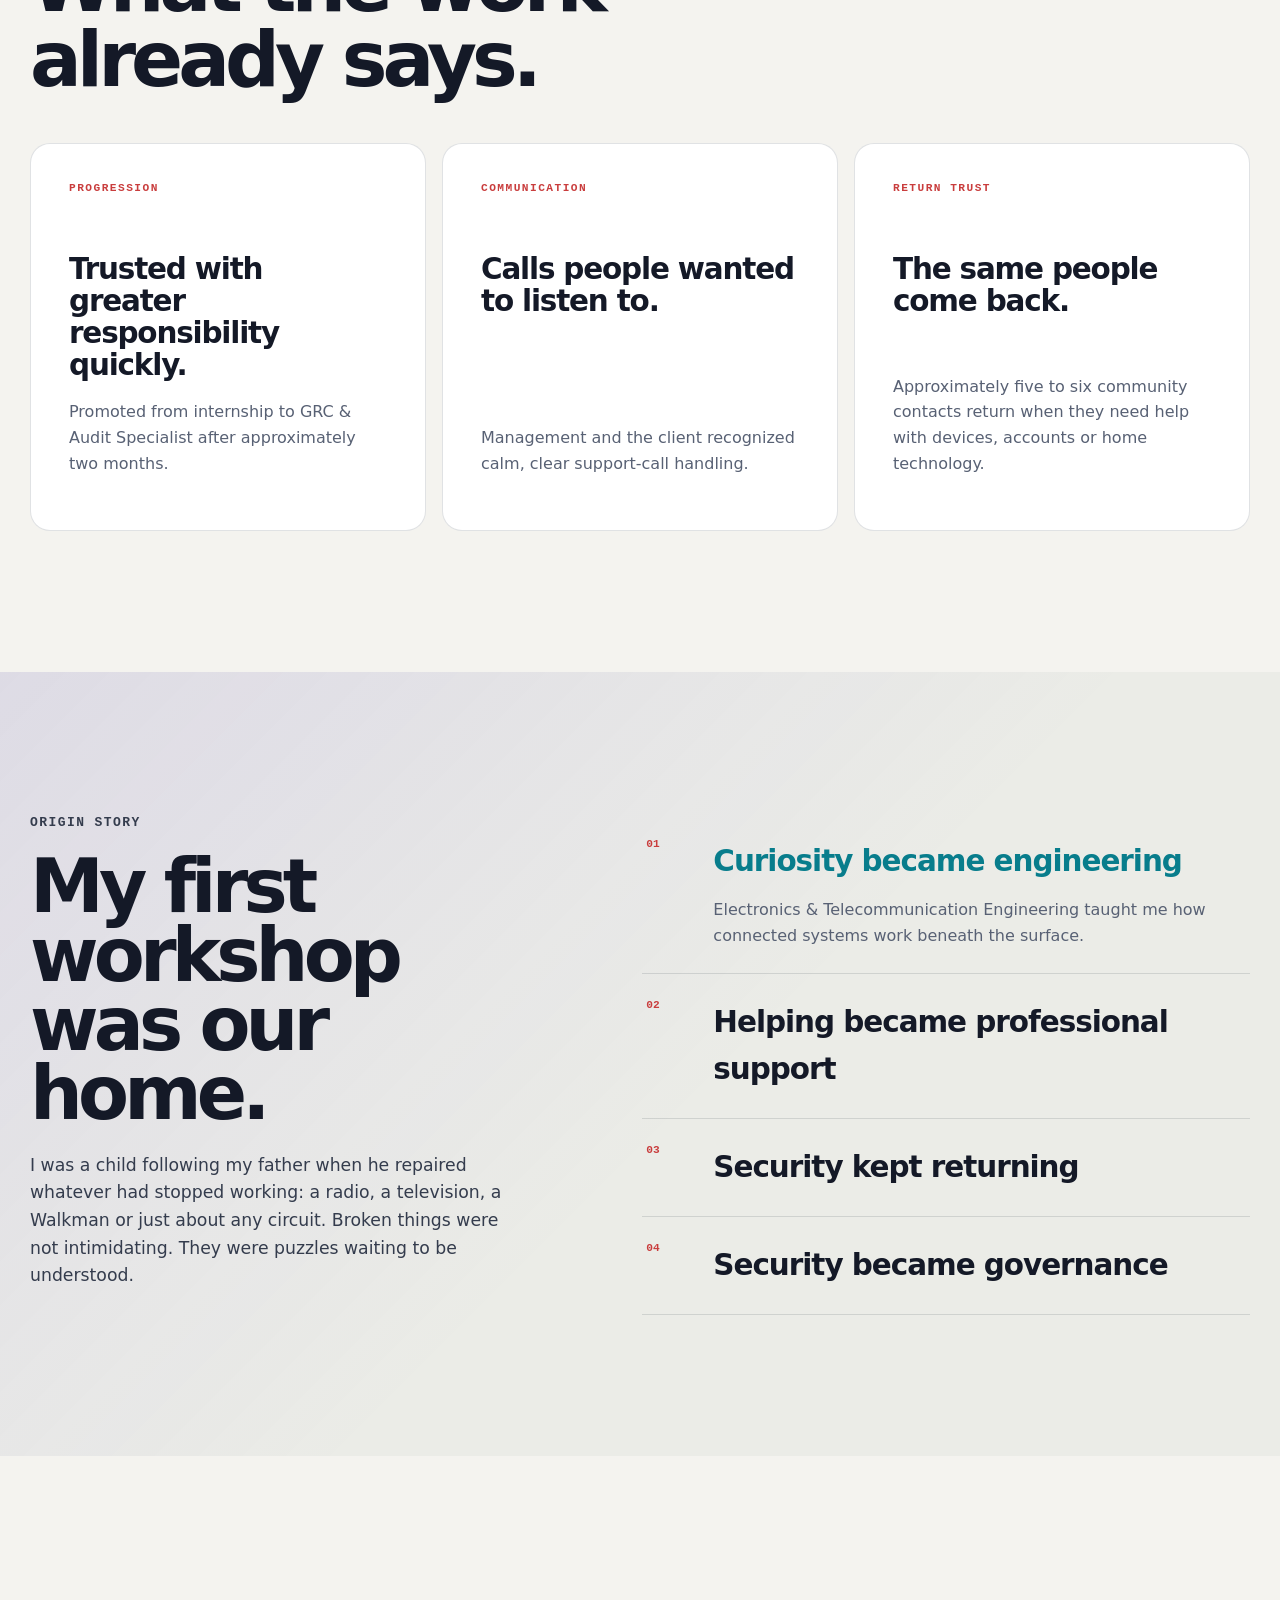
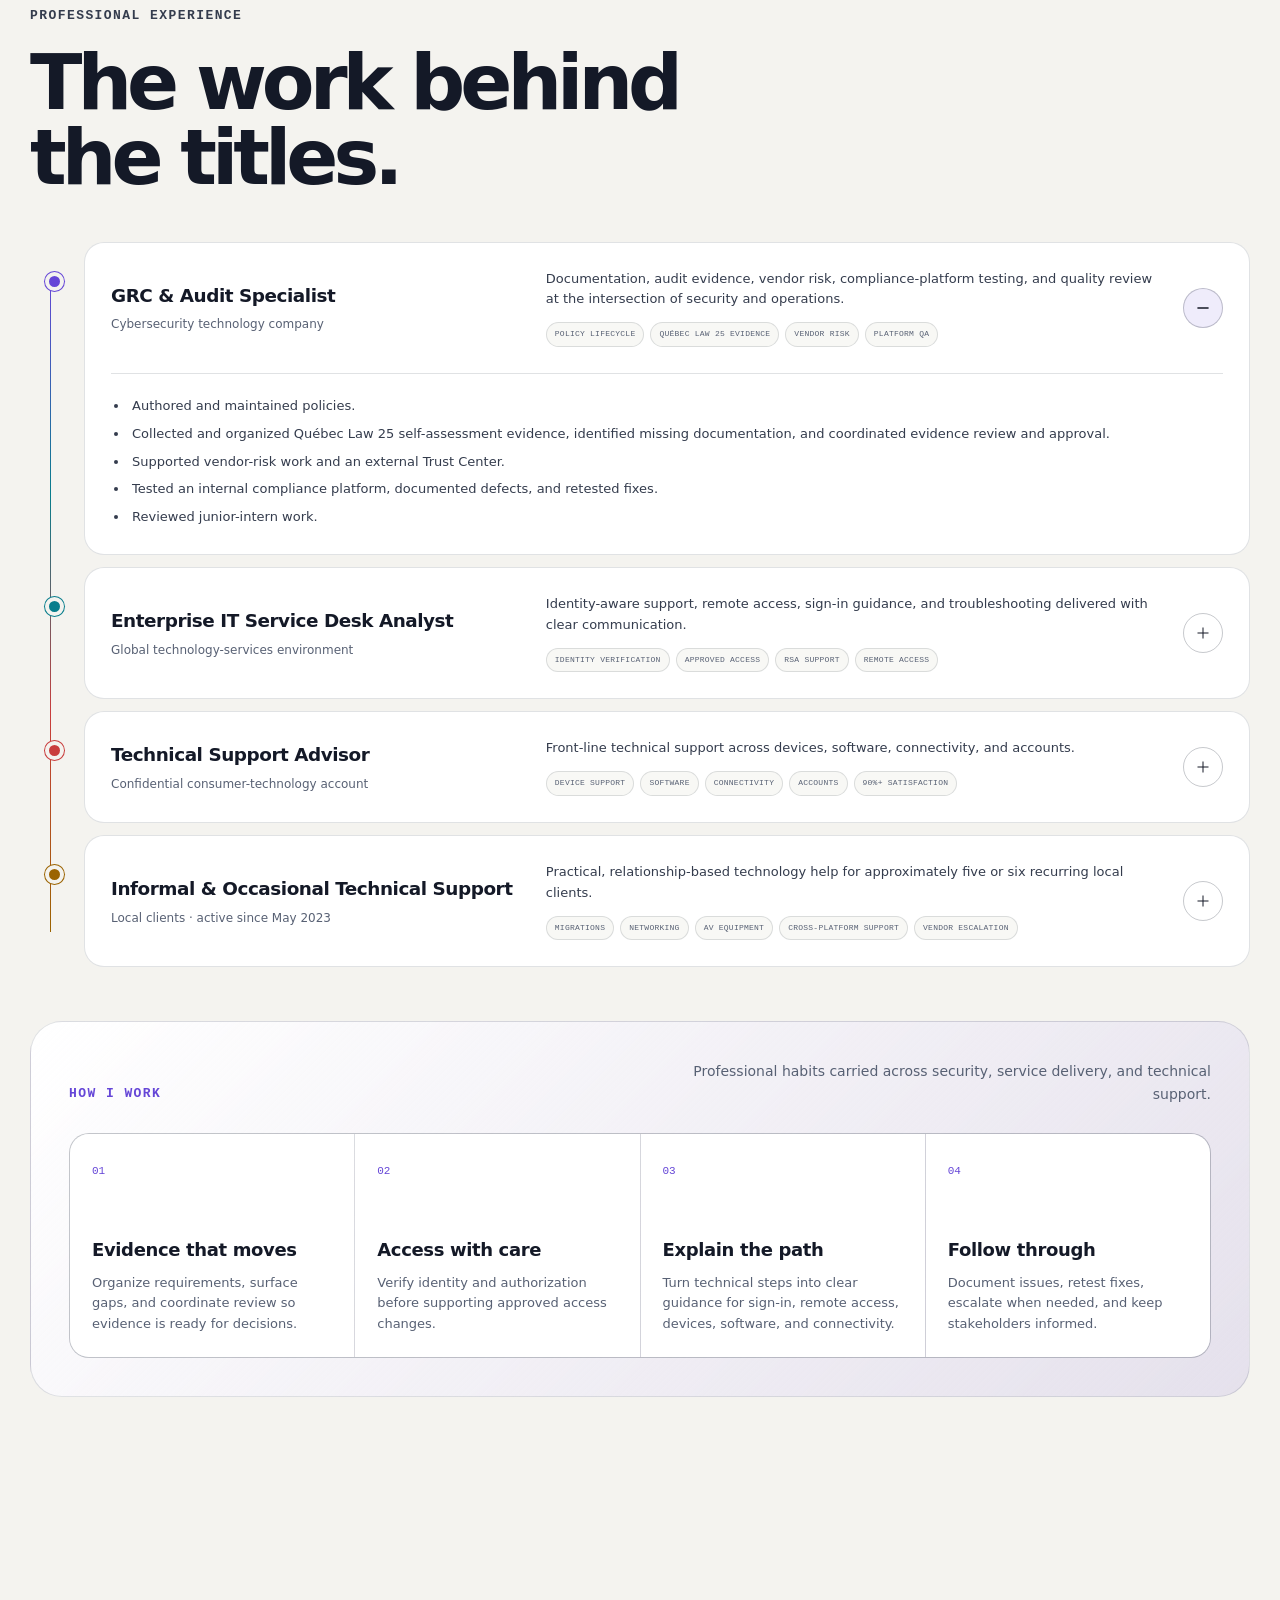
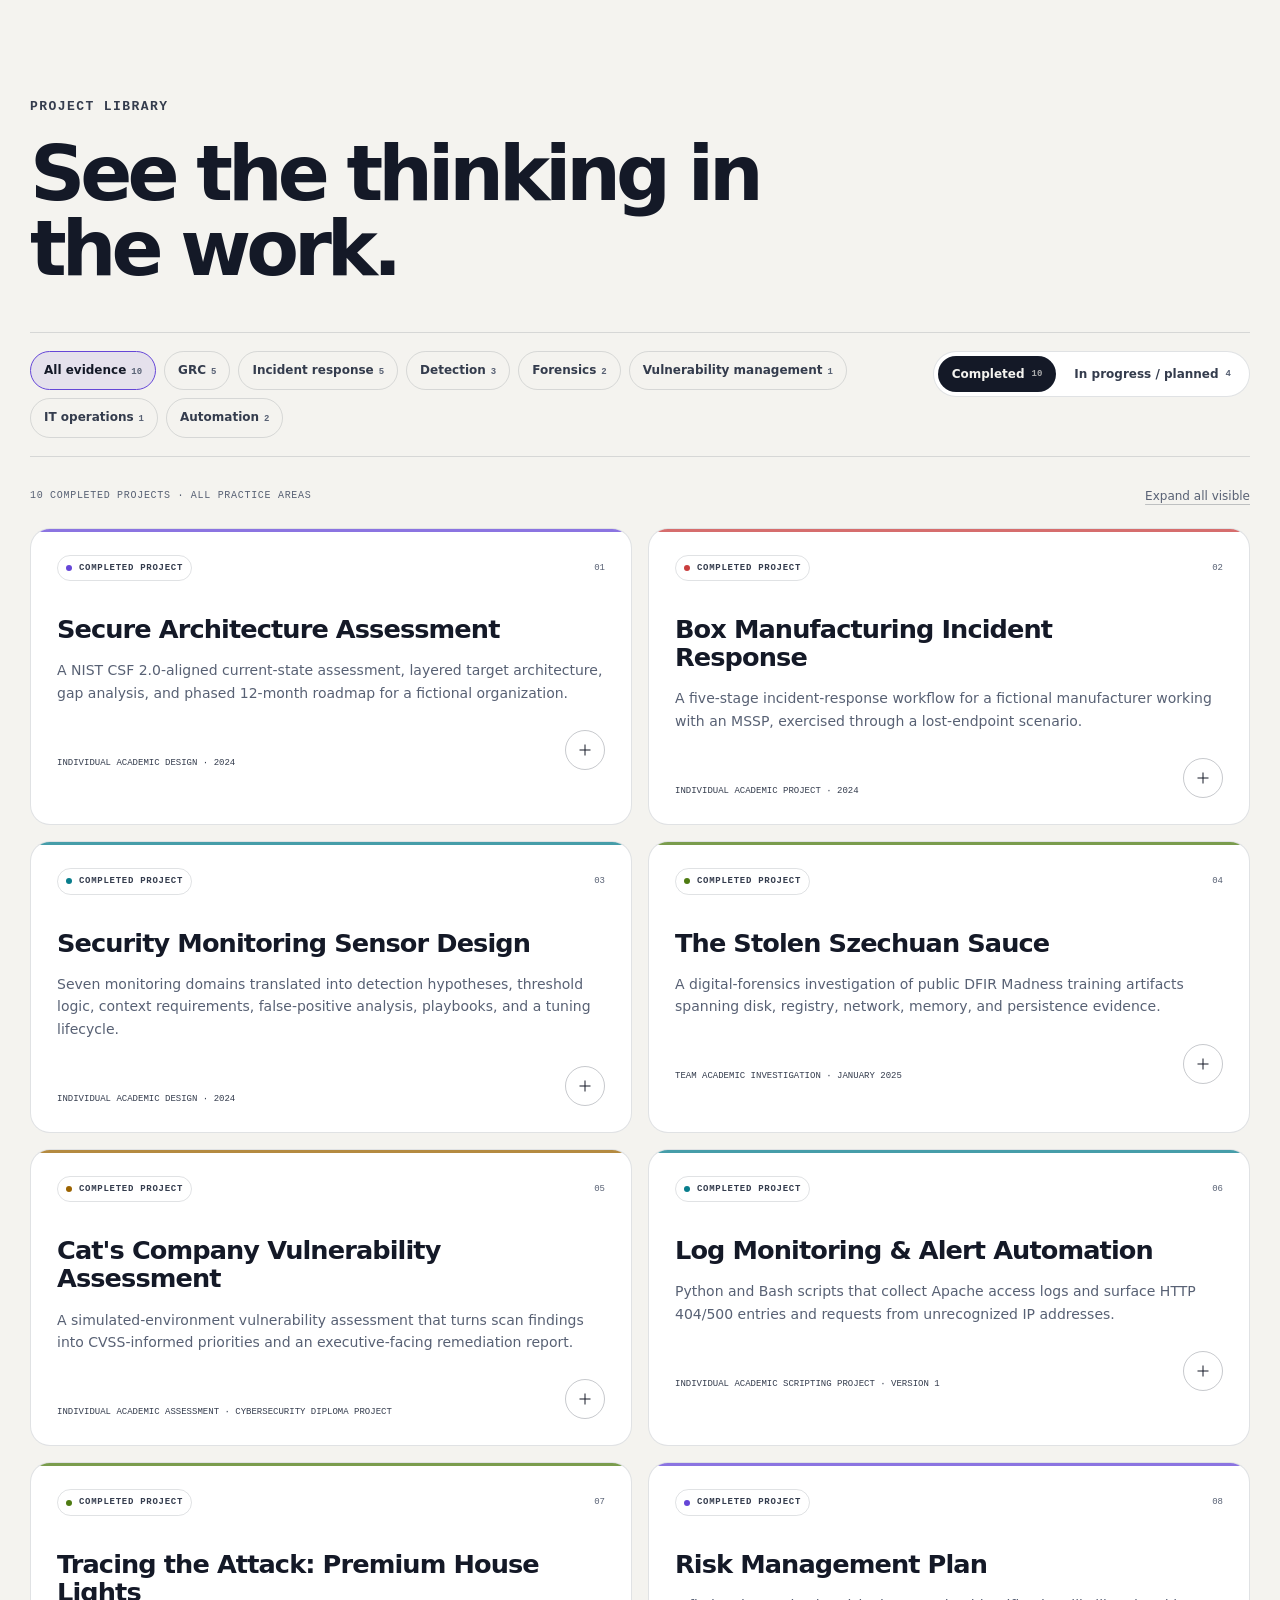
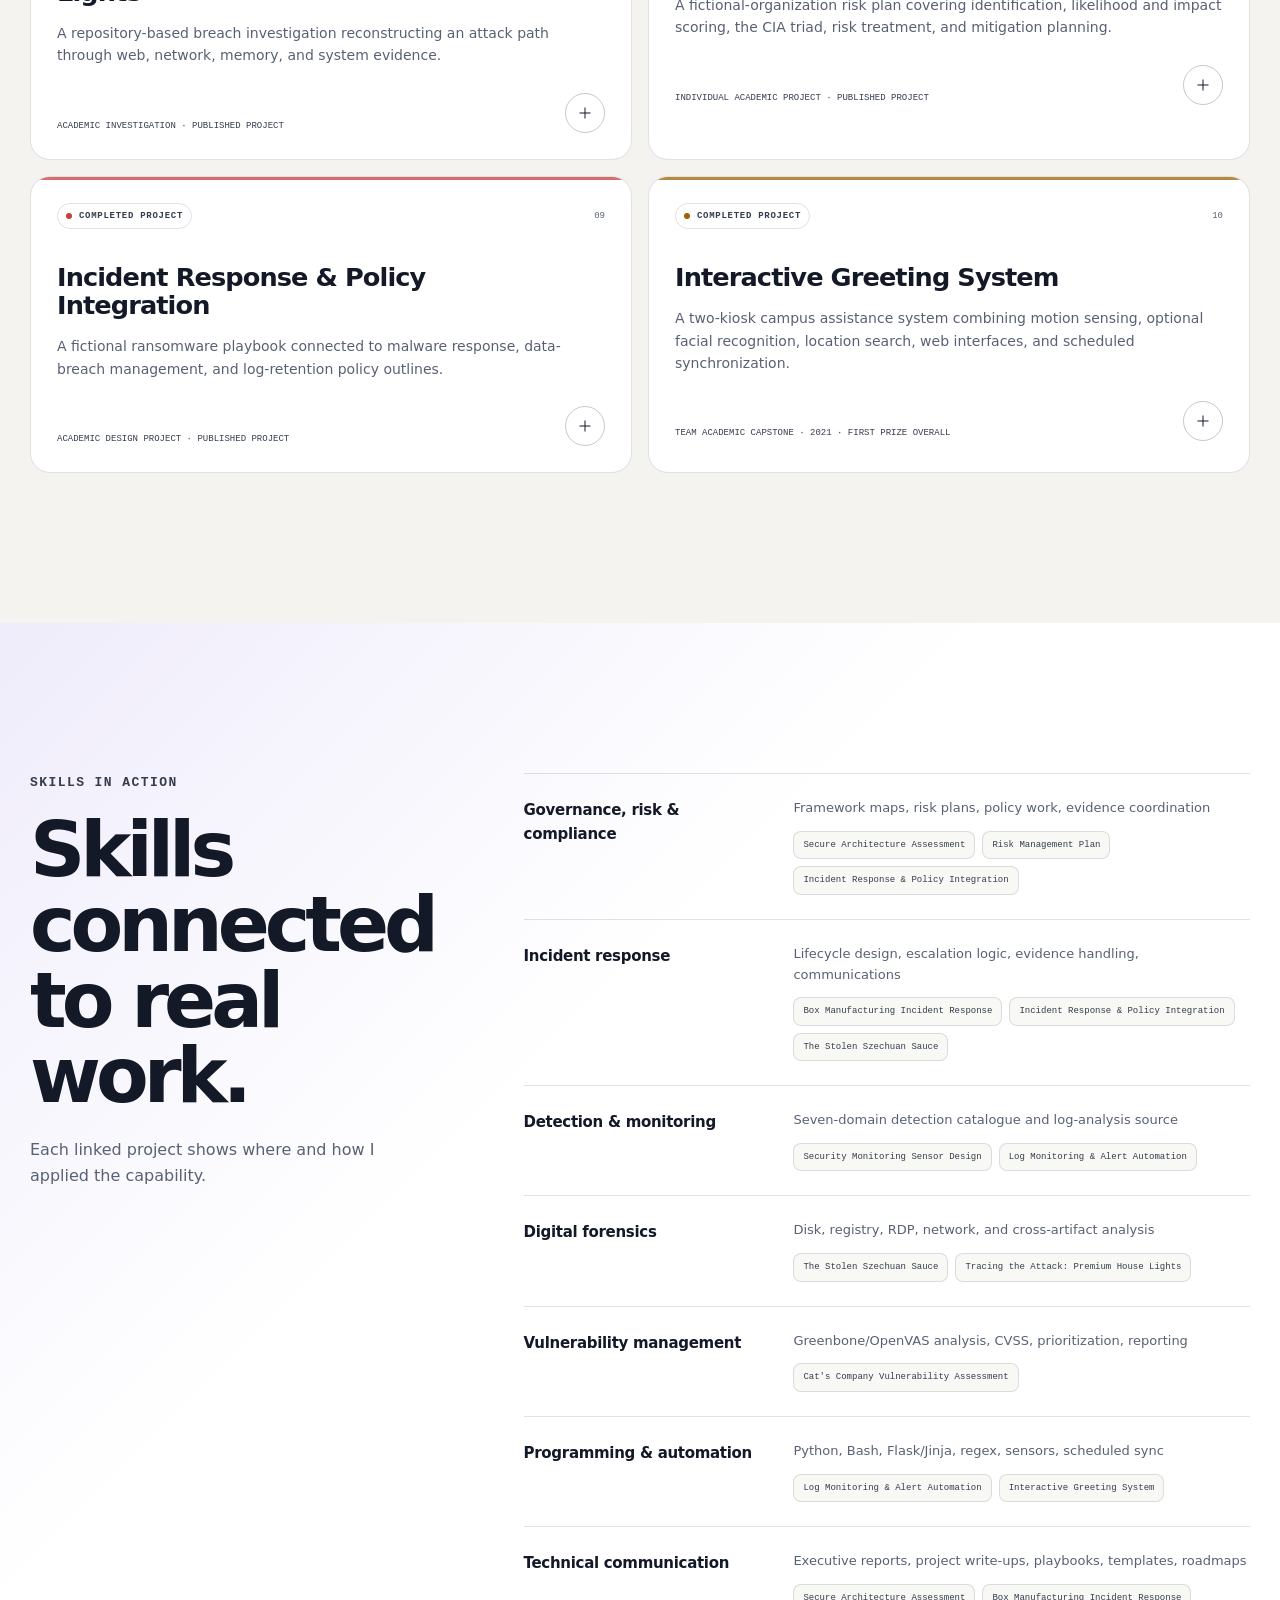
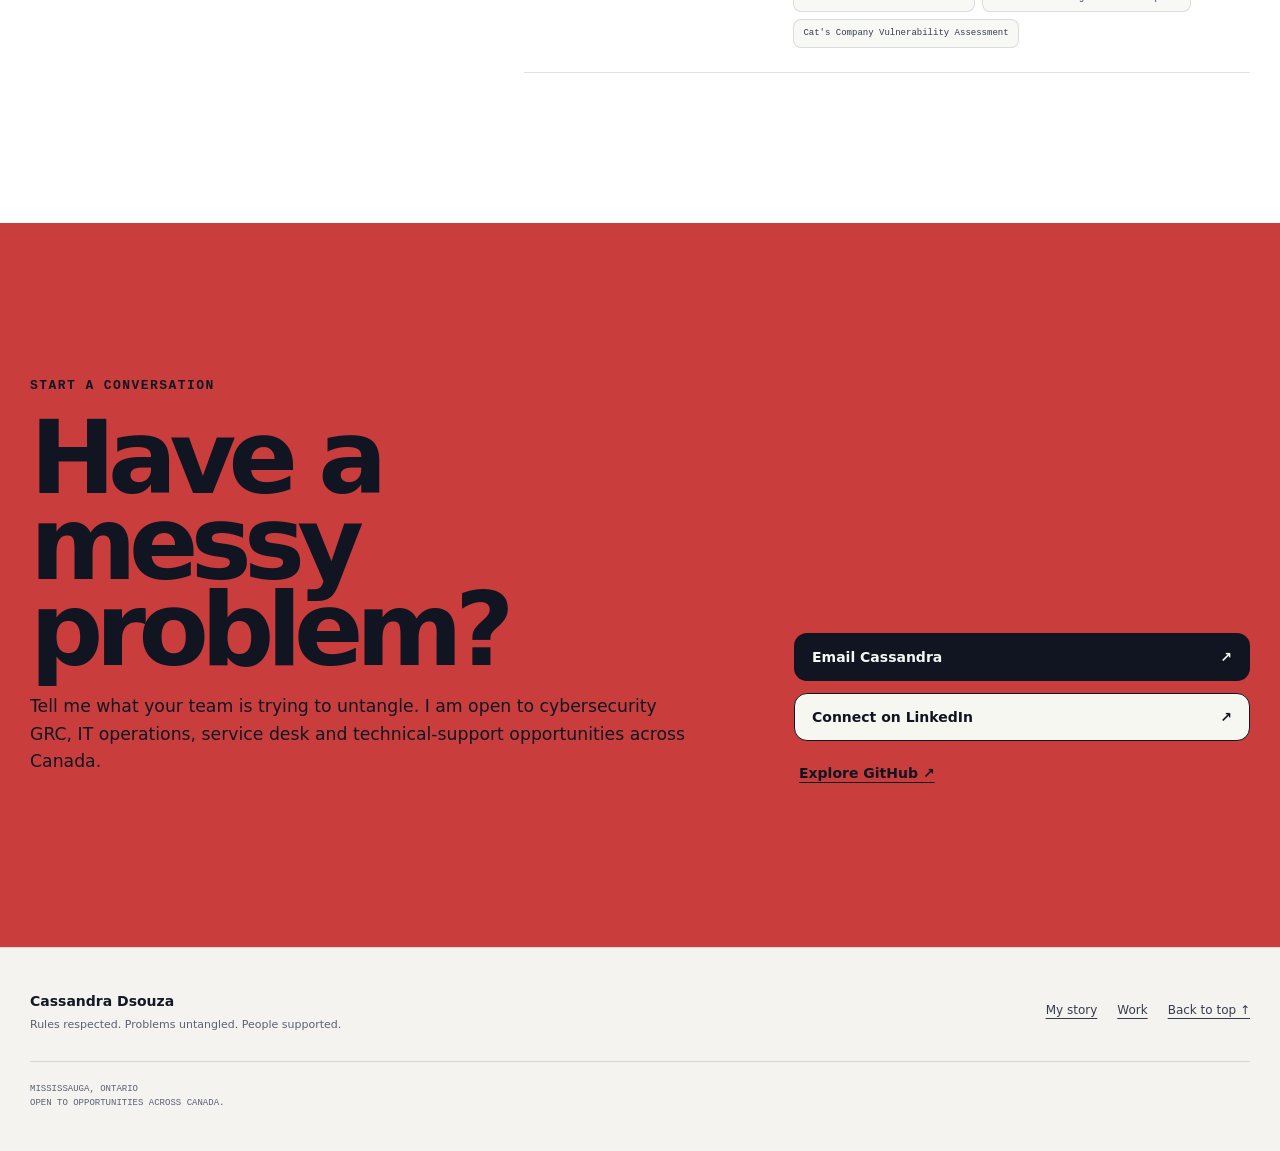
==== commit cb6d7cb2: "Add in-progress AI governance project to portfolio" ====
--- a/index.html
+++ b/index.html
@@ -55,20 +55,20 @@
 
     <section class="proof-section section-shell" aria-labelledby="proof-title"><div class="section-heading reveal"><div><p class="eyebrow">Signals, not slogans</p><h2 id="proof-title">What the work already says.</h2></div></div><div class="proof-grid"><article class="proof-card reveal"><span>PROGRESSION</span><blockquote>Trusted with greater responsibility quickly.</blockquote><p>Promoted from internship to GRC & Audit Specialist after approximately two months.</p></article><article class="proof-card reveal"><span>COMMUNICATION</span><blockquote>Calls people wanted to listen to.</blockquote><p>Management and the client recognized calm, clear support-call handling.</p></article><article class="proof-card reveal"><span>RETURN TRUST</span><blockquote>The same people come back.</blockquote><p>Approximately five to six community contacts return when they need help with devices, accounts or home technology.</p></article></div></section>
 
-    <section class="story-section" id="story" aria-labelledby="story-title"><div class="section-shell story-grid"><div class="story-intro reveal"><p class="eyebrow">Origin story</p><h2 id="story-title">My first workshop was our home.</h2><p>I was a child following my father when he repaired whatever had stopped working: a radio, a television, a Walkman or just about any circuit. Broken things were not intimidating. They were puzzles waiting to be understood.</p></div><div class="story-chapters" data-story-chapters><button type="button" class="story-chapter is-active" data-story="curiosity" aria-pressed="true"><span>01</span><div><h3>Curiosity became engineering</h3><p>Electronics & Telecommunication Engineering taught me how connected systems work beneath the surface.</p></div></button><button type="button" class="story-chapter" data-story="support" aria-pressed="false"><span>02</span><div><h3>Helping became professional support</h3><p>What I had always done for friends and family became front-line and enterprise technical support.</p></div></button><button type="button" class="story-chapter" data-story="security" aria-pressed="false"><span>03</span><div><h3>Security kept returning</h3><p>A cybersecurity bootcamp gave that persistent interest the attention it deserved.</p></div></button><button type="button" class="story-chapter" data-story="grc" aria-pressed="false"><span>04</span><div><h3>Security became governance</h3><p>Shortly after the Ripen project, Data Next Step brought me into intensive GRC, evidence and platform-quality work.</p></div></button></div></div></section>
+    <section class="story-section" id="story" aria-labelledby="story-title"><div class="section-shell story-grid"><div class="story-intro reveal"><p class="eyebrow">Origin story</p><h2 id="story-title">My first workshop was our home.</h2><p>I was a child following my father when he repaired whatever had stopped working: a radio, a television, a Walkman or just about any circuit. Broken things were not intimidating. They were puzzles waiting to be understood.</p></div><div class="story-chapters" data-story-chapters><button type="button" class="story-chapter is-active" data-story="curiosity" aria-pressed="true"><span>01</span><div><h3>Curiosity became engineering</h3><p>Electronics & Telecommunication Engineering taught me how connected systems work beneath the surface.</p></div></button><button type="button" class="story-chapter" data-story="support" aria-pressed="false"><span>02</span><div><h3>Helping became professional support</h3><p>What I had always done for friends and family became front-line and enterprise technical support.</p></div></button><button type="button" class="story-chapter" data-story="security" aria-pressed="false"><span>03</span><div><h3>Security kept returning</h3><p>A cybersecurity bootcamp gave that persistent interest the attention it deserved.</p></div></button><button type="button" class="story-chapter" data-story="grc" aria-pressed="false"><span>04</span><div><h3>Security became governance</h3><p>Shortly after the Riipen project, Data Next Step brought me into intensive GRC, evidence and platform-quality work.</p></div></button></div></div></section>
 
     <section class="experience-section section-shell" id="experience" aria-labelledby="experience-title"><div class="section-heading reveal"><div><p class="eyebrow">Professional experience</p><h2 id="experience-title">The work behind the titles.</h2></div></div><div class="timeline" data-experience></div><div class="work-principles reveal" data-work-principles></div></section>
 
-    <section class="project-section section-shell" id="projects" aria-labelledby="projects-title"><div class="section-heading reveal"><div><p class="eyebrow">Project library</p><h2 id="projects-title">See the thinking in the work.</h2></div></div><div class="filter-wrap reveal" aria-label="Filter projects by practice area"><div class="filters" role="toolbar" aria-label="Project filters" data-filters></div><div class="status-switch" role="group" aria-label="Choose completed or planned projects"><button class="status-button" type="button" aria-pressed="true" data-status-filter="published">Completed <span data-status-count="published">10</span></button><button class="status-button" type="button" aria-pressed="false" data-status-filter="planned">Planned <span data-status-count="planned">3</span></button></div></div><div class="results-meta reveal"><p aria-live="polite" data-results-count></p><button class="quiet-button" type="button" data-expand-all>Expand all visible</button></div><div class="project-grid" data-project-grid></div></section>
+    <section class="project-section section-shell" id="projects" aria-labelledby="projects-title"><div class="section-heading reveal"><div><p class="eyebrow">Project library</p><h2 id="projects-title">See the thinking in the work.</h2></div></div><div class="filter-wrap reveal" aria-label="Filter projects by practice area"><div class="filters" role="toolbar" aria-label="Project filters" data-filters></div><div class="status-switch" role="group" aria-label="Choose completed or planned projects"><button class="status-button" type="button" aria-pressed="true" data-status-filter="published">Completed <span data-status-count="published">10</span></button><button class="status-button" type="button" aria-pressed="false" data-status-filter="planned">In progress / planned <span data-status-count="planned">4</span></button></div></div><div class="results-meta reveal"><p aria-live="polite" data-results-count></p><button class="quiet-button" type="button" data-expand-all>Expand all visible</button></div><div class="project-grid" data-project-grid></div></section>
 
     <section class="skills-section" id="skills" aria-labelledby="skills-title"><div class="section-shell skills-shell"><div class="skills-intro reveal"><p class="eyebrow">Skills in action</p><h2 id="skills-title">Skills connected to real work.</h2><p>Each linked project shows where and how I applied the capability.</p></div><div class="skills-map reveal" data-skills></div></div></section>
 
-    <section class="contact-section" id="contact" aria-labelledby="contact-title"><div class="section-shell contact-grid"><div class="contact-copy reveal"><p class="eyebrow">Start a conversation</p><h2 id="contact-title">Have a messy problem?</h2><p>Tell me what your team is trying to untangle. I am open to cybersecurity GRC, IT operations, service desk and technical-support opportunities across Canada.</p></div><div class="contact-actions reveal"><a class="button button-primary" href="mailto:cdsouza96@gmail.com?subject=Portfolio%20conversation">Email Cassandra <span aria-hidden="true">↗</span></a><a class="button button-ghost" href="https://www.linkedin.com/in/cassandradsouza54a784168/" target="_blank" rel="noreferrer">Connect on LinkedIn <span aria-hidden="true">↗</span><span class="sr-only"> opens in a new tab</span></a><a class="text-link" href="https://github.com/Cassandra-3" target="_blank" rel="noreferrer">Explore GitHub <span aria-hidden="true">↗</span><span class="sr-only"> opens in a new tab</span></a></div></div></section>
+    <section class="contact-section" id="contact" aria-labelledby="contact-title"><div class="section-shell contact-grid"><div class="contact-copy reveal"><p class="eyebrow">Start a conversation</p><h2 id="contact-title">Have a messy problem?</h2><p>Tell me what your team is trying to untangle. I am open to cybersecurity GRC, IT operations, service desk and technical-support opportunities across Canada.</p></div><div class="contact-actions reveal"><a class="button button-primary" href="mailto:cassandra.i.dsouza@gmail.com?subject=Portfolio%20conversation">Email Cassandra <span aria-hidden="true">↗</span></a><a class="button button-ghost" href="https://www.linkedin.com/in/cassandradsouza54a784168/" target="_blank" rel="noreferrer">Connect on LinkedIn <span aria-hidden="true">↗</span><span class="sr-only"> opens in a new tab</span></a><a class="text-link" href="https://github.com/Cassandra-3" target="_blank" rel="noreferrer">Explore GitHub <span aria-hidden="true">↗</span><span class="sr-only"> opens in a new tab</span></a></div></div></section>
   </main>
 
   <footer class="site-footer"><div class="section-shell footer-inner"><div><strong>Cassandra Dsouza</strong><p>Rules respected. Problems untangled. People supported.</p></div><div class="footer-links"><a href="#story">My story</a><a href="#projects">Work</a><a href="#top">Back to top ↑</a></div><p class="footer-note">Mississauga, Ontario<br>Open to opportunities across Canada.</p></div></footer>
 
   <div class="sr-only" id="fact-strip" aria-hidden="true"></div><div class="sr-only" data-domain-chart aria-hidden="true"></div><div class="sr-only" data-status-chart aria-hidden="true"></div><div class="sr-only" data-personality aria-hidden="true"></div><div class="sr-only" data-planned-grid aria-hidden="true"></div>
-  <script src="portfolio-data.js?v=9"></script><script src="script.js?v=9"></script>
+  <script src="portfolio-data.js?v=10"></script><script src="script.js?v=10"></script>
 </body>
 </html>
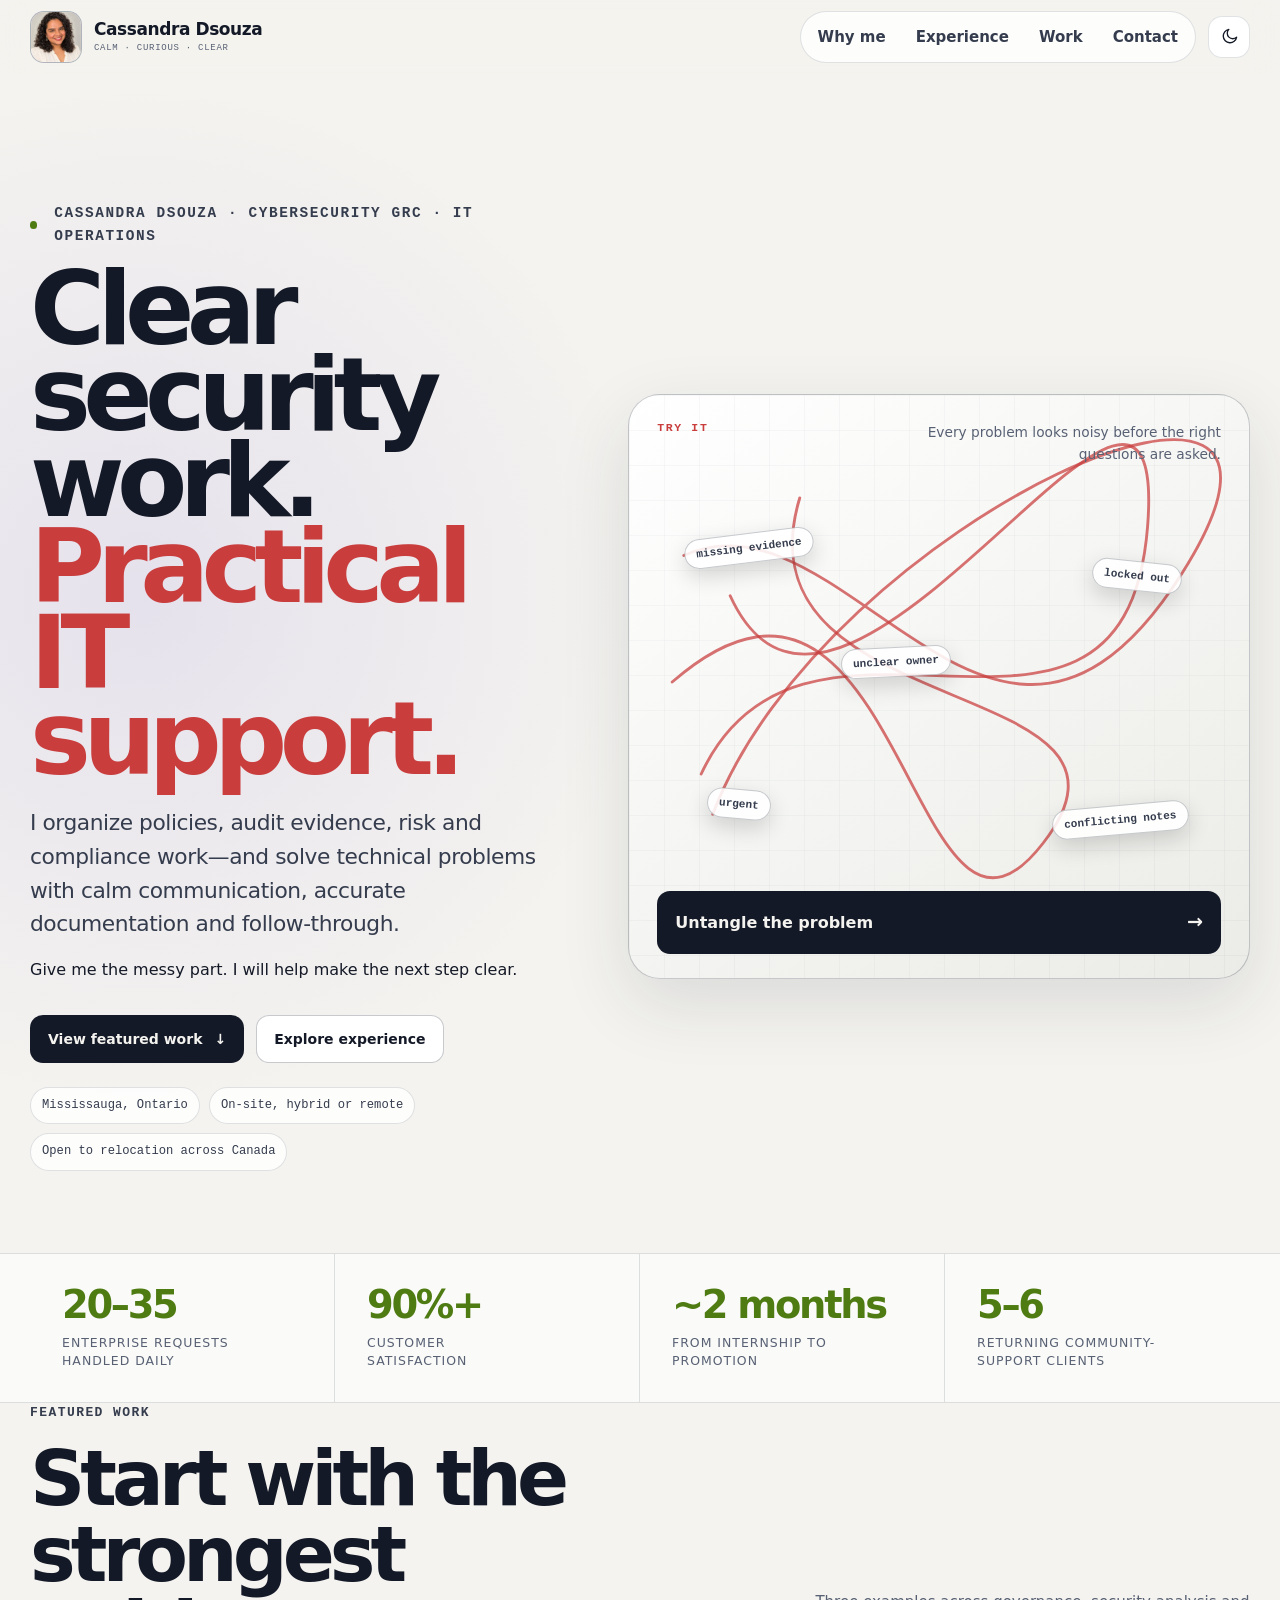
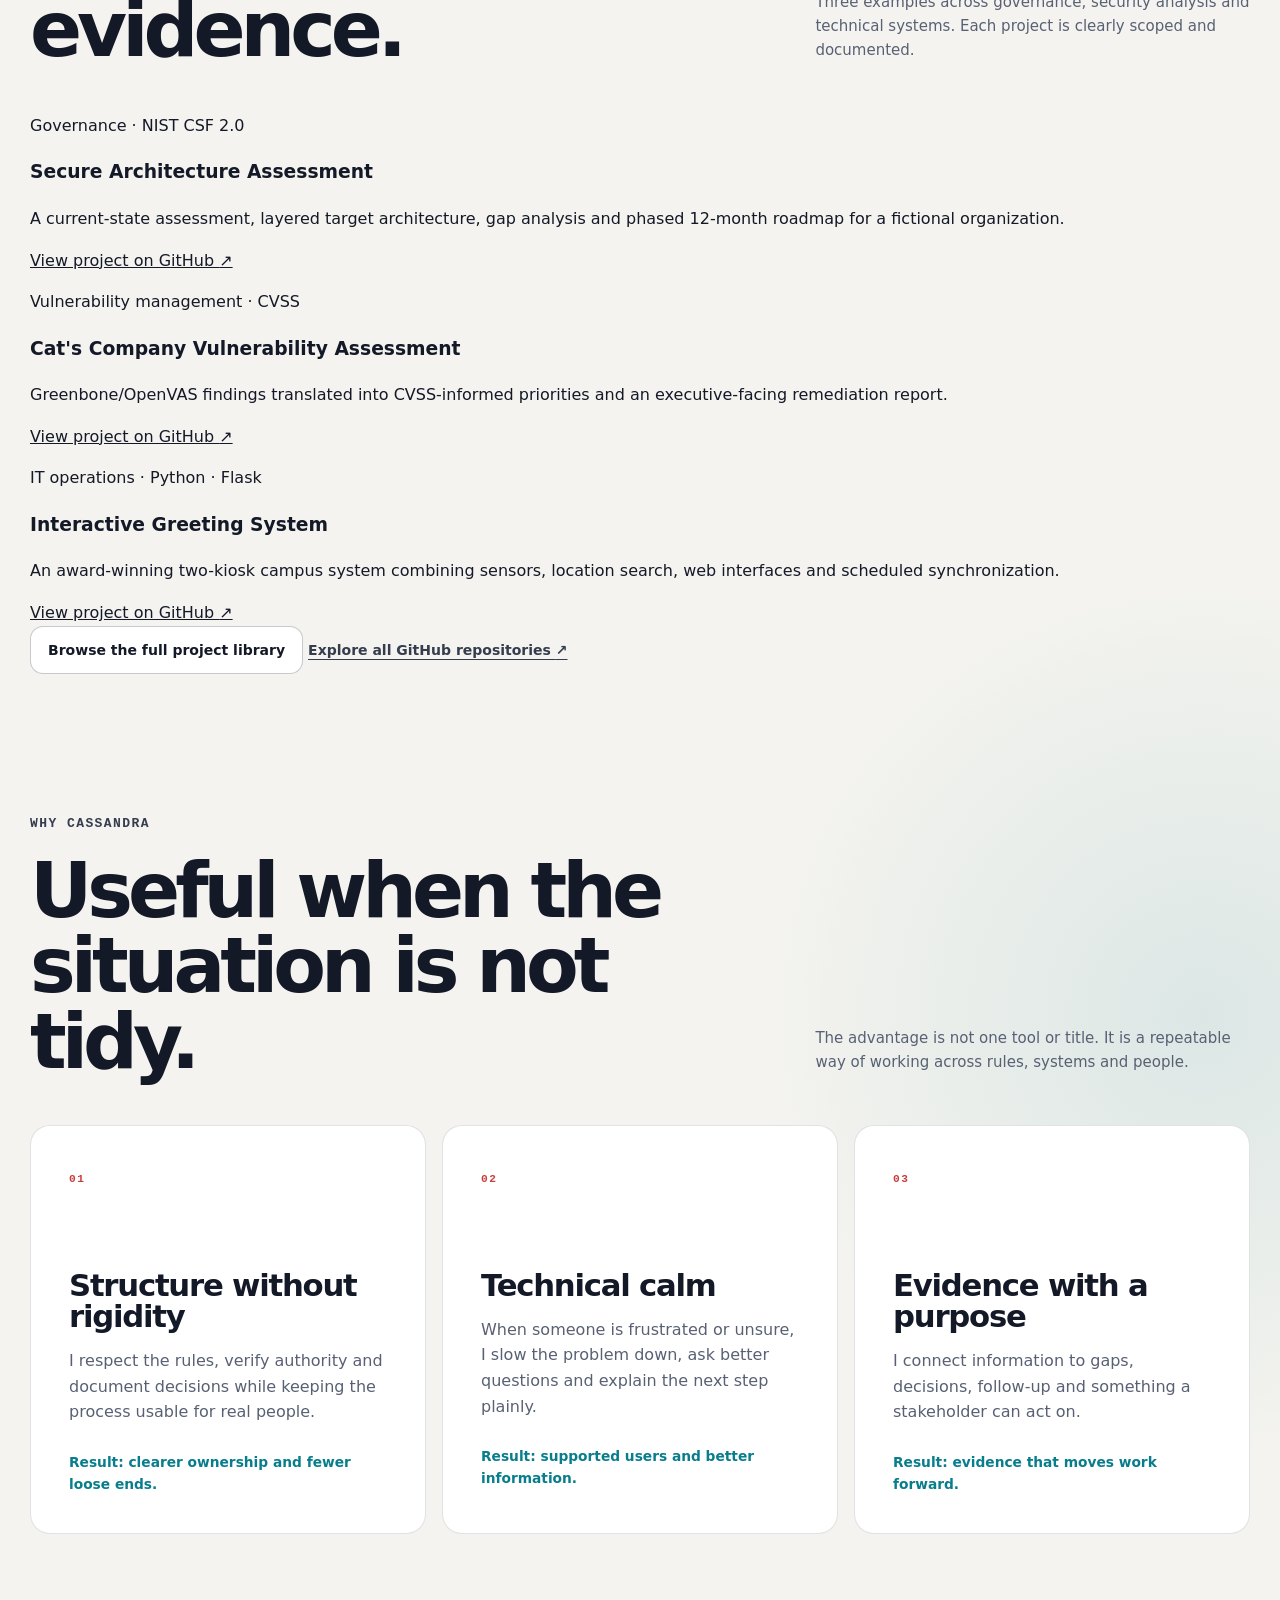
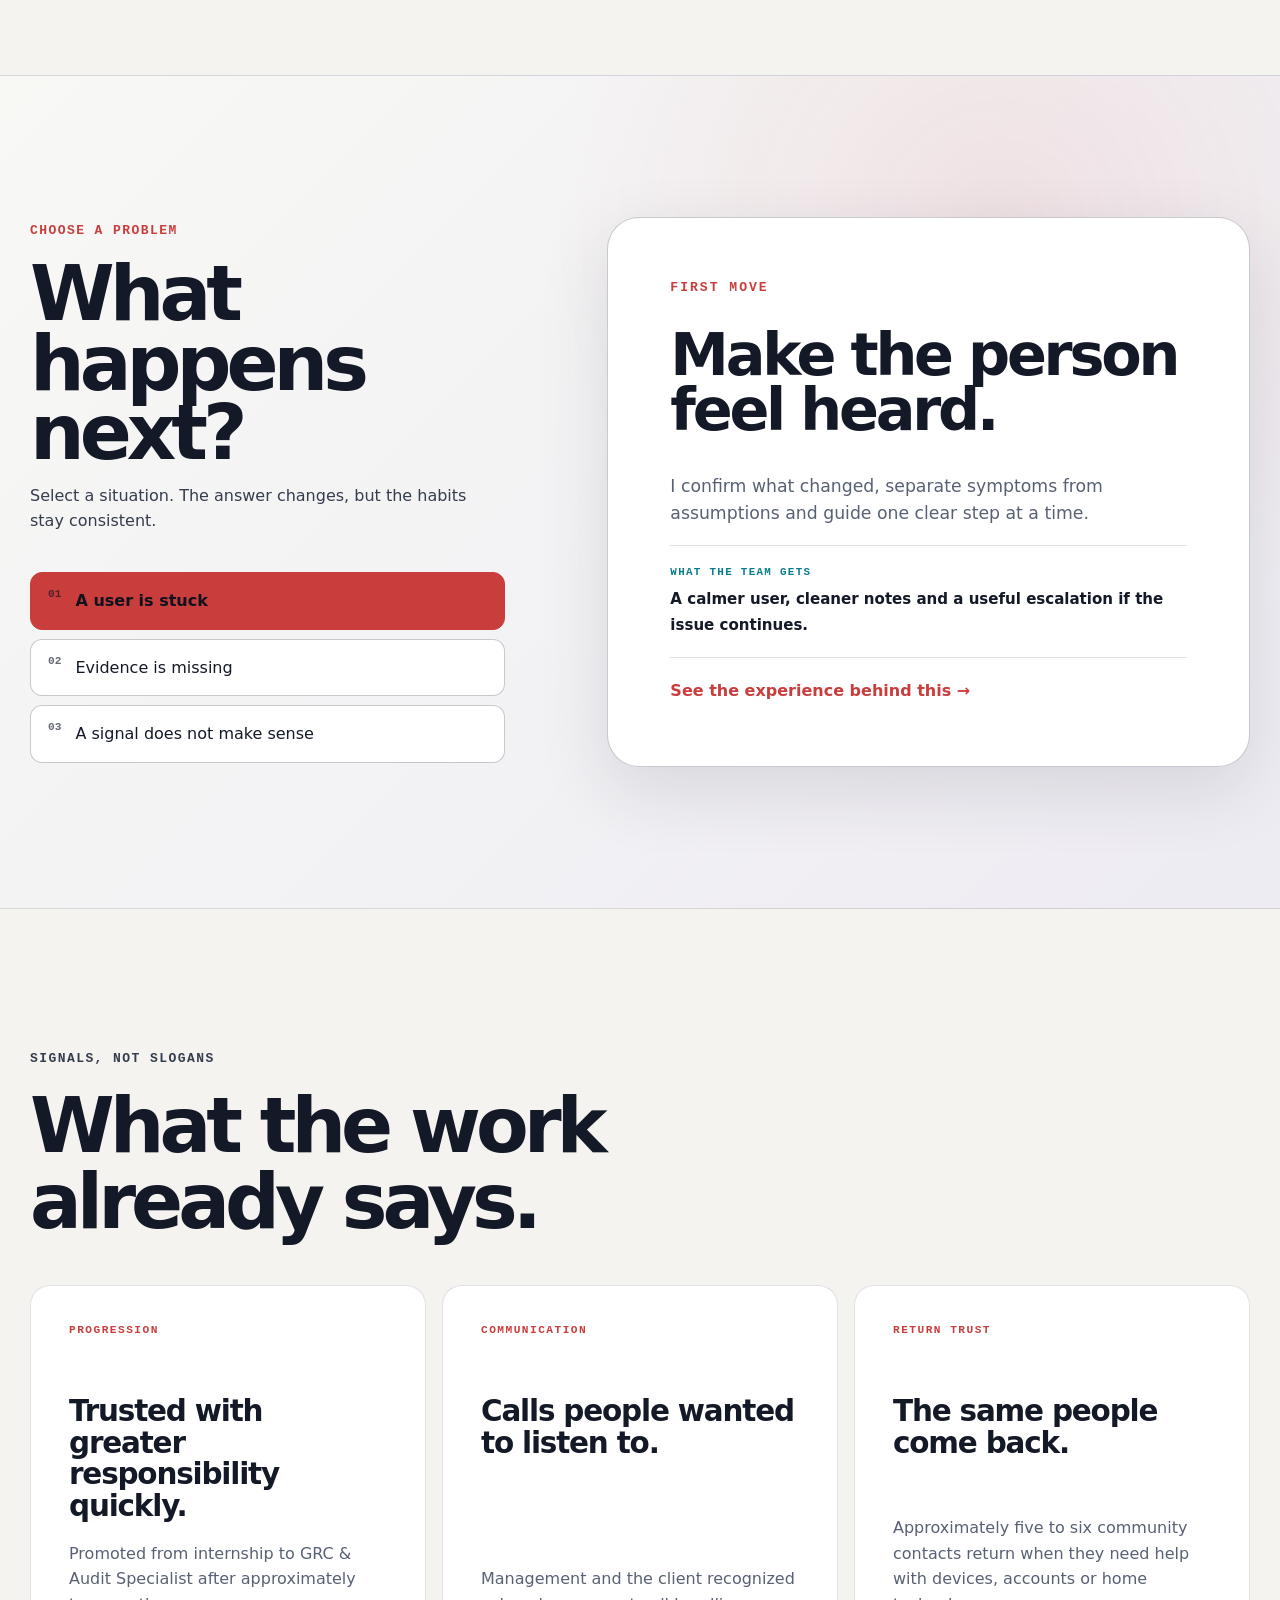
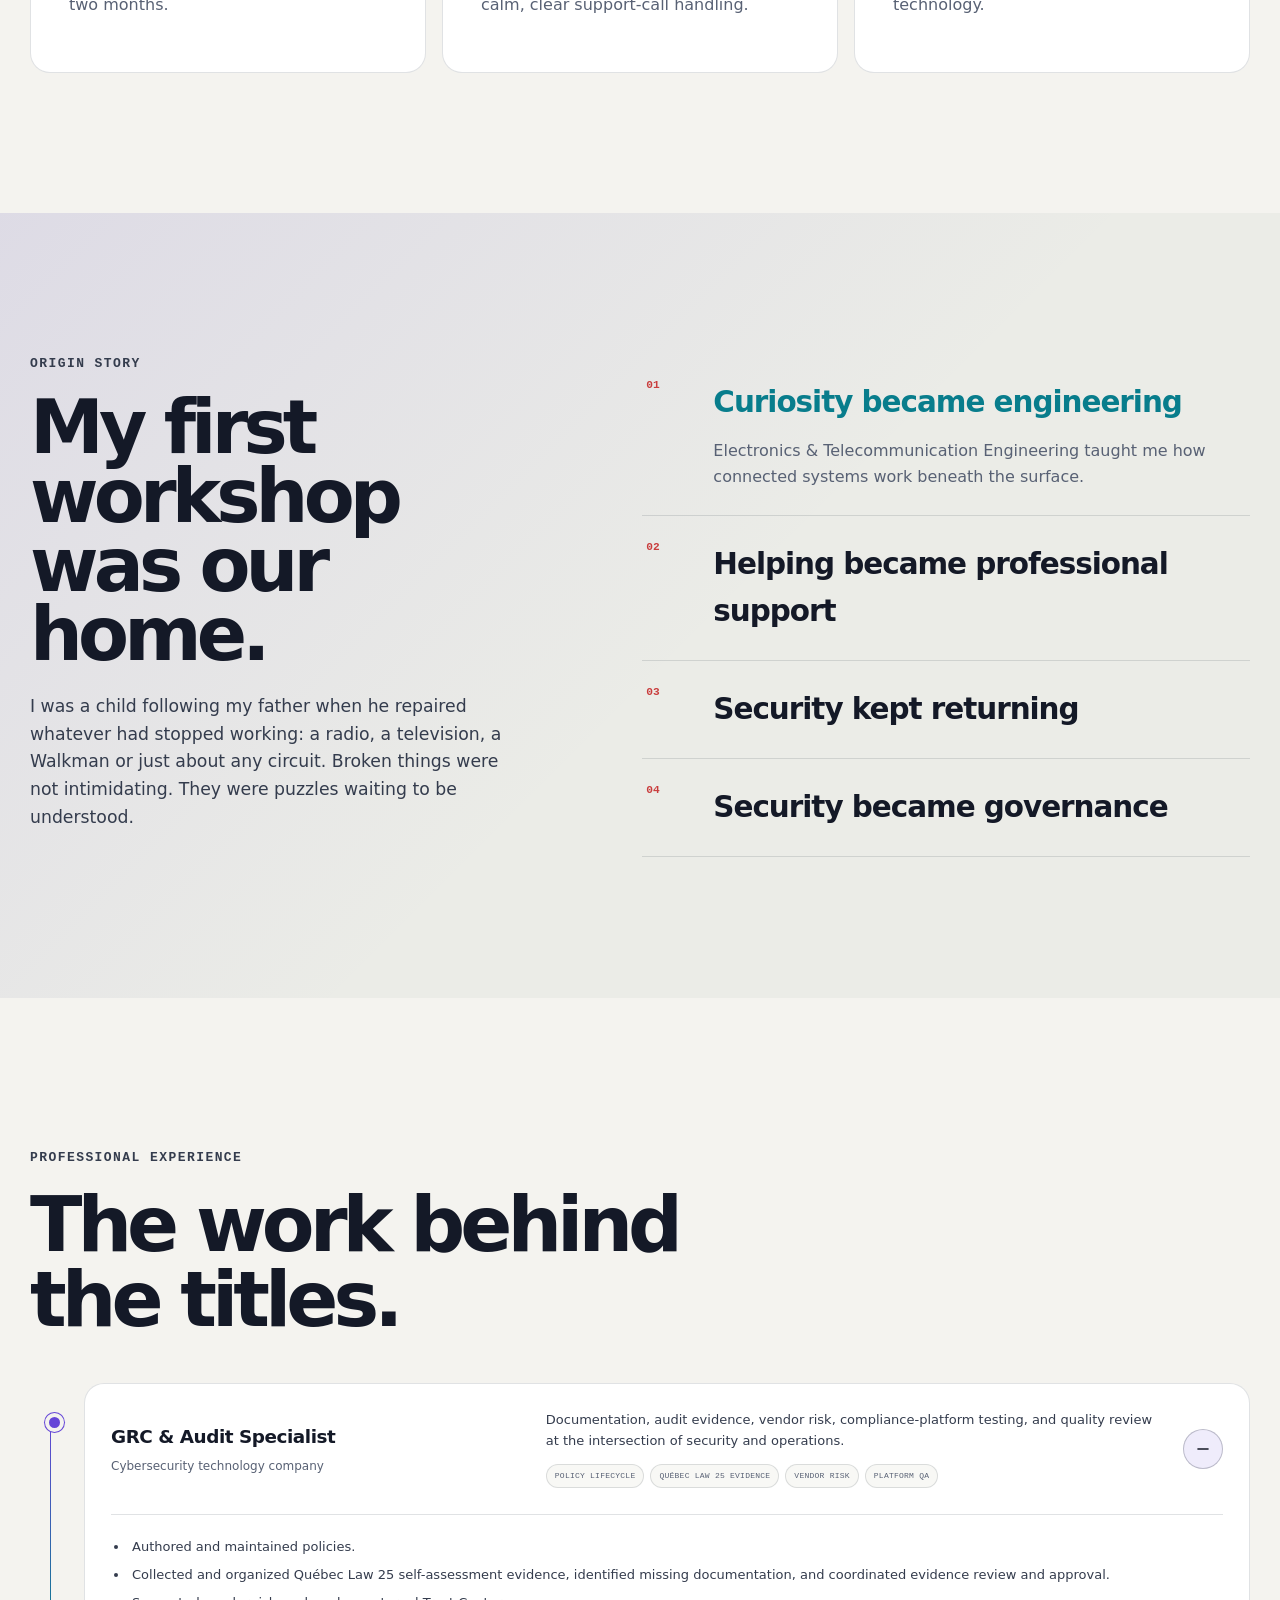
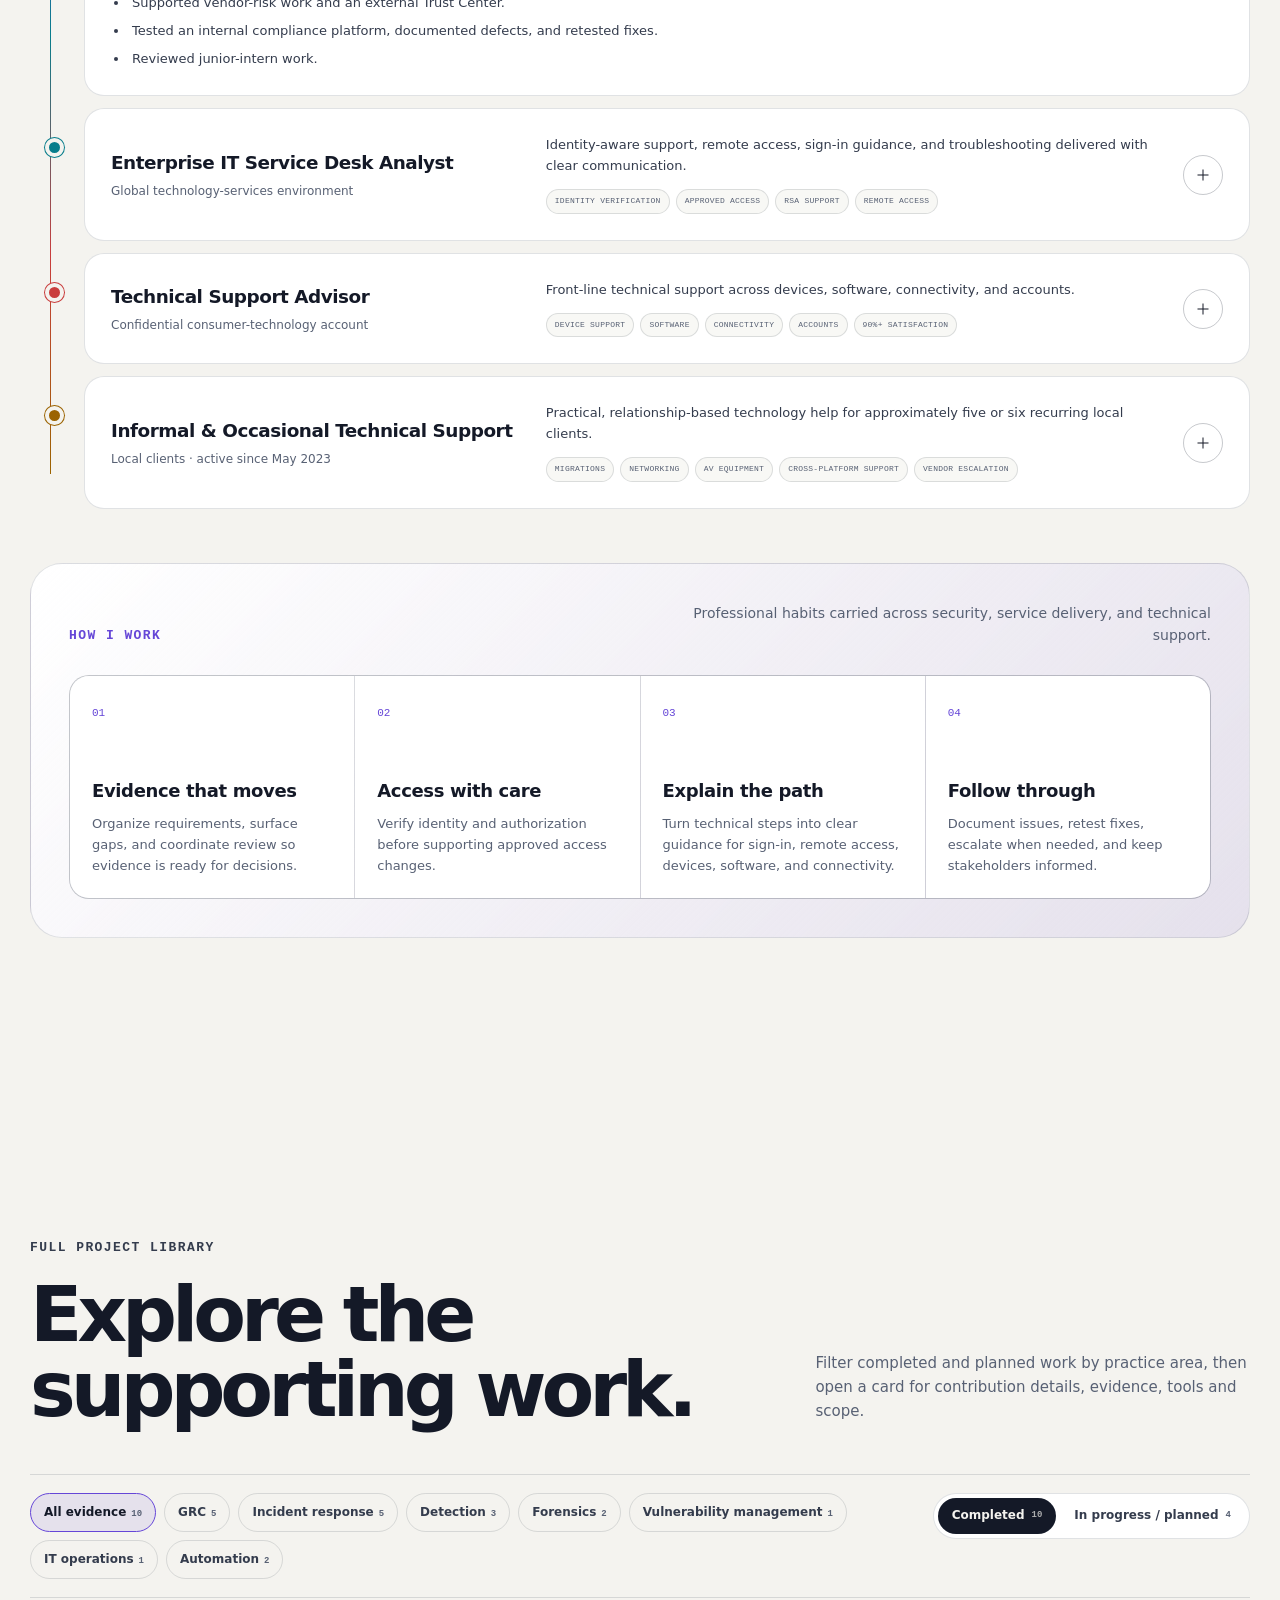
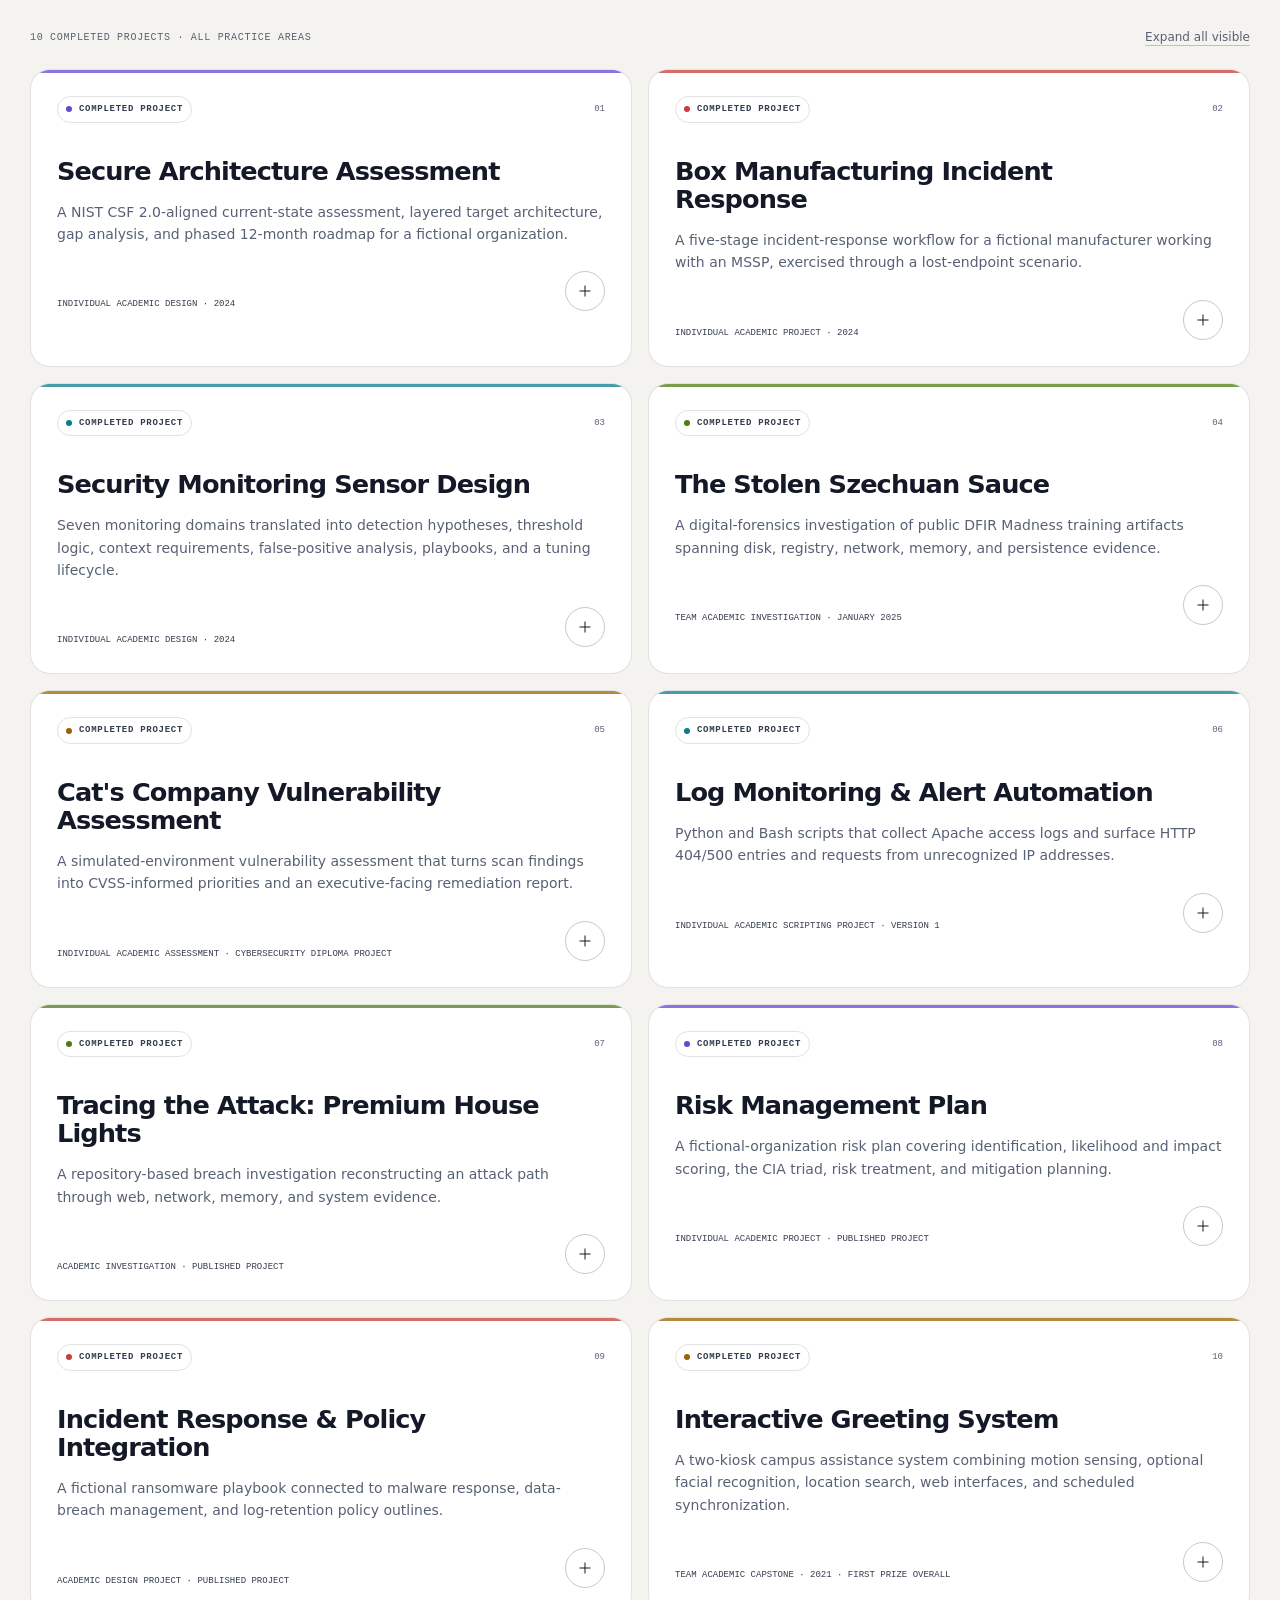
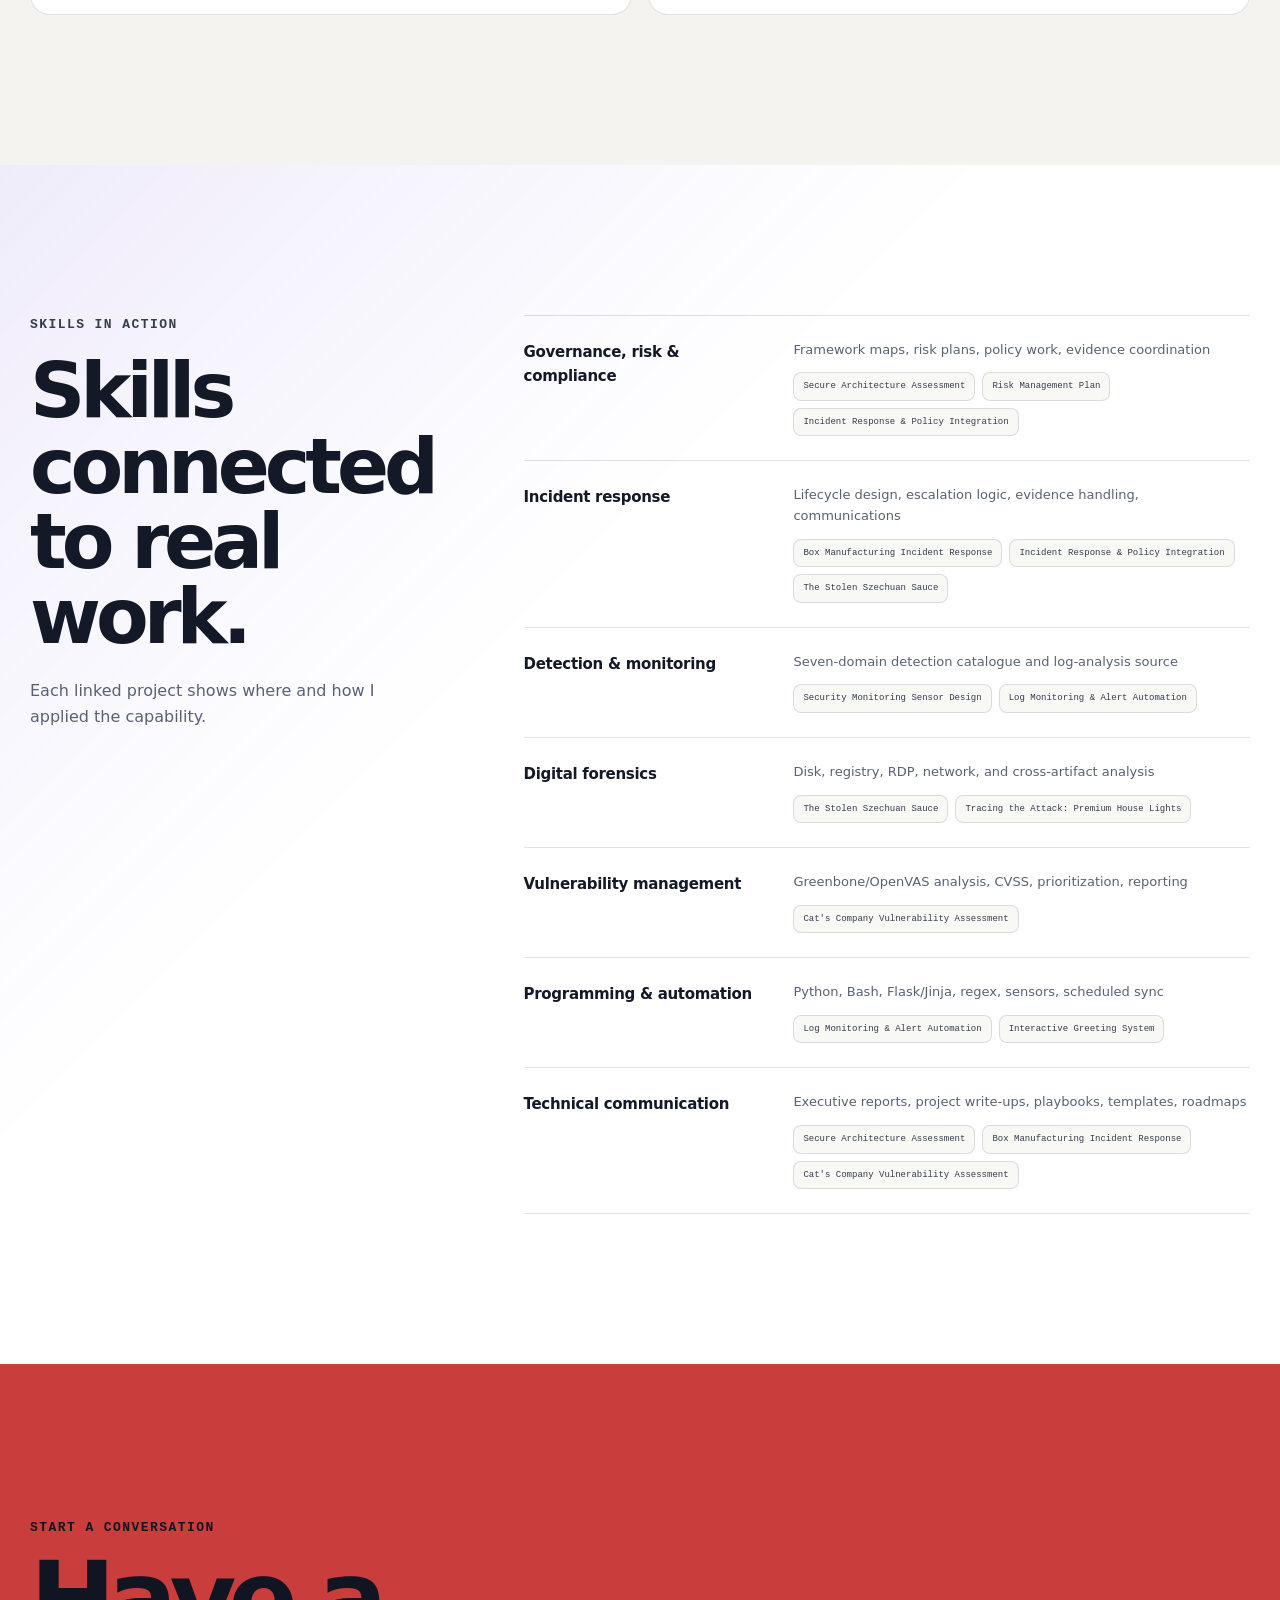
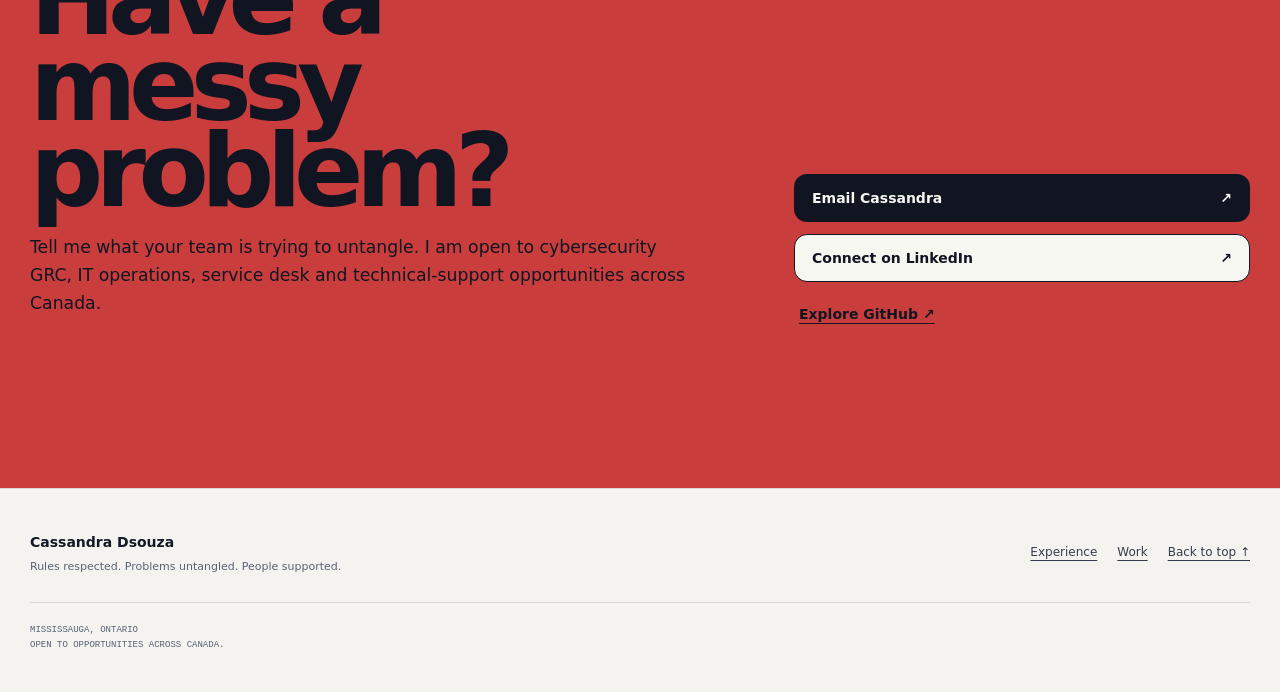
==== commit a78b31cb: "Improve mobile portfolio clarity (index.html)" ====
--- a/index.html
+++ b/index.html
@@ -1,74 +1,101 @@
-<!doctype html>
-<html lang="en" data-theme="dark">
-<head>
-  <meta charset="utf-8">
-  <meta name="viewport" content="width=device-width, initial-scale=1">
-  <meta name="description" content="Meet Cassandra Dsouza, a calm, curious cybersecurity GRC and IT operations professional who turns messy problems into clear next steps.">
-  <meta name="theme-color" content="#0b0f18">
-  <meta property="og:title" content="Cassandra Dsouza | Give me the messy part">
-  <meta property="og:description" content="A personality-led portfolio across cybersecurity GRC, IT operations, technical support and evidence-backed projects.">
-  <meta property="og:type" content="website">
-  <meta property="og:url" content="https://cassandra-3.github.io/">
-  <title>Cassandra Dsouza | Give me the messy part</title>
-  <link rel="canonical" href="https://cassandra-3.github.io/">
-  <link rel="stylesheet" href="styles.css?v=10">
-  <script>(function(){try{const saved=localStorage.getItem('cassandra-theme');const preferred=window.matchMedia('(prefers-color-scheme: light)').matches?'light':'dark';document.documentElement.dataset.theme=saved||preferred;}catch(_){}})();</script>
-</head>
-<body>
-  <a class="skip-link" href="#main">Skip to main content</a>
-  <header class="site-header" data-header>
-    <div class="brand"><a class="brand-mark" href="#top" aria-label="Back to the top"><img src="assets/cassandra-headshot.jpg" alt="" width="52" height="52"></a><span class="brand-copy"><strong><a href="https://www.linkedin.com/in/cassandradsouza54a784168/" target="_blank" rel="noreferrer">Cassandra Dsouza<span class="sr-only"> on LinkedIn, opens in a new tab</span></a></strong><small>Calm · curious · clear</small></span></div>
-    <button class="nav-toggle icon-button" type="button" aria-expanded="false" aria-controls="primary-nav" aria-label="Open navigation" data-nav-toggle><span></span><span></span><span></span></button>
-    <nav class="primary-nav" id="primary-nav" aria-label="Primary navigation" data-nav><a href="#why-me">Why me</a><a href="#story">My story</a><a href="#projects">Work</a><a href="#contact">Contact</a></nav>
-    <button class="theme-toggle icon-button" type="button" aria-label="Switch to light theme" data-theme-toggle><svg class="theme-icon theme-icon-sun" viewBox="0 0 24 24" aria-hidden="true"><circle cx="12" cy="12" r="4"></circle><path d="M12 2v2M12 20v2M4.93 4.93l1.42 1.42M17.66 17.66l1.41 1.41M2 12h2M20 12h2M4.93 19.07l1.42-1.42M17.66 6.34l1.41-1.41"></path></svg><svg class="theme-icon theme-icon-moon" viewBox="0 0 24 24" aria-hidden="true"><path d="M21 12.8A8.5 8.5 0 1 1 11.2 3 6.5 6.5 0 0 0 21 12.8Z"></path></svg></button>
-  </header>
-
-  <main id="main">
-    <section class="story-hero section-shell" id="top" aria-labelledby="hero-title">
-      <div class="story-hero-copy reveal">
-        <p class="eyebrow"><span class="pulse-dot" aria-hidden="true"></span> Cybersecurity GRC · IT operations · support</p>
-        <h1 id="hero-title">Give me the<br><span>messy part.</span></h1>
-        <p class="hero-intro">I listen, trace what matters and turn confusing technical or compliance problems into a path people can actually follow.</p>
-        <div class="hero-actions"><a class="button button-primary" href="#problem-lab">See how I think <span aria-hidden="true">↓</span></a><a class="button button-ghost" href="#contact">Start a conversation</a></div>
-        <div class="availability" aria-label="Location and work preferences"><span>Mississauga, Ontario</span><span>On-site, hybrid or remote</span><span>Open to relocation across Canada</span></div>
-      </div>
-      <div class="untangle-board reveal" data-untangle-board>
-        <div class="untangle-heading"><span>Try it</span><p>Every problem looks noisy before the right questions are asked.</p></div>
-        <div class="tangle-field" aria-hidden="true"><span class="tangle-node tangle-a">missing evidence</span><span class="tangle-node tangle-b">locked out</span><span class="tangle-node tangle-c">unclear owner</span><span class="tangle-node tangle-d">urgent</span><span class="tangle-node tangle-e">conflicting notes</span><svg viewBox="0 0 500 340" preserveAspectRatio="none"><path d="M30 70 C170 5 300 340 460 85 S150 40 55 295"></path><path d="M45 260 C135 65 410 300 430 45 S165 315 70 105"></path><path d="M130 20 C70 220 455 170 340 320 S220 5 20 180"></path></svg></div>
-        <div class="clarity-path" aria-hidden="true"><span><b>01</b> Listen</span><i></i><span><b>02</b> Clarify</span><i></i><span><b>03</b> Investigate</span><i></i><span><b>04</b> Document</span><i></i><span><b>05</b> Follow through</span></div>
-        <button class="untangle-button" type="button" data-untangle-button aria-pressed="false"><span data-untangle-label>Untangle the problem</span><b aria-hidden="true">→</b></button>
-        <span class="sr-only" data-untangle-status aria-live="polite"></span>
-      </div>
-    </section>
-
-    <section class="signal-strip" aria-label="Verified career signals"><div class="section-shell signal-strip-inner"><div><strong>20–35</strong><span>enterprise requests handled daily</span></div><div><strong>90%+</strong><span>customer satisfaction</span></div><div><strong>~2 months</strong><span>from internship to promotion</span></div><div><strong>5–6</strong><span>returning community-support clients</span></div></div></section>
-
-    <section class="value-section section-shell" id="why-me" aria-labelledby="why-title">
-      <div class="section-heading reveal"><div><p class="eyebrow">Why Cassandra</p><h2 id="why-title">Useful when the situation is not tidy.</h2></div><p>The advantage is not one tool or title. It is a repeatable way of working across rules, systems and people.</p></div>
-      <div class="value-grid"><article class="value-card reveal"><span>01</span><h3>Structure without rigidity</h3><p>I respect the rules, verify authority and document decisions while keeping the process usable for real people.</p><b>Result: clearer ownership and fewer loose ends.</b></article><article class="value-card reveal"><span>02</span><h3>Technical calm</h3><p>When someone is frustrated or unsure, I slow the problem down, ask better questions and explain the next step plainly.</p><b>Result: supported users and better information.</b></article><article class="value-card reveal"><span>03</span><h3>Evidence with a purpose</h3><p>I connect information to gaps, decisions, follow-up and something a stakeholder can act on.</p><b>Result: evidence that moves work forward.</b></article></div>
-    </section>
-
-    <section class="problem-section" id="problem-lab" aria-labelledby="problem-title"><div class="section-shell problem-shell">
-      <div class="problem-copy reveal"><p class="eyebrow">Choose a problem</p><h2 id="problem-title">What happens next?</h2><p>Select a situation. The answer changes, but the habits stay consistent.</p><div class="problem-options" role="group" aria-label="Choose a problem scenario"><button type="button" data-problem="user" aria-pressed="true"><span>01</span>A user is stuck</button><button type="button" data-problem="evidence" aria-pressed="false"><span>02</span>Evidence is missing</button><button type="button" data-problem="signal" aria-pressed="false"><span>03</span>A signal does not make sense</button></div></div>
-      <article class="problem-answer reveal" data-problem-answer aria-live="polite"><p class="answer-kicker">FIRST MOVE</p><h3 data-answer-title>Make the person feel heard.</h3><p data-answer-body>I confirm what changed, separate symptoms from assumptions and guide one clear step at a time.</p><div class="answer-output"><span>WHAT THE TEAM GETS</span><strong data-answer-output>A calmer user, cleaner notes and a useful escalation if the issue continues.</strong></div><a href="#experience" data-answer-link>See the experience behind this →</a></article>
-    </div></section>
-
-    <section class="proof-section section-shell" aria-labelledby="proof-title"><div class="section-heading reveal"><div><p class="eyebrow">Signals, not slogans</p><h2 id="proof-title">What the work already says.</h2></div></div><div class="proof-grid"><article class="proof-card reveal"><span>PROGRESSION</span><blockquote>Trusted with greater responsibility quickly.</blockquote><p>Promoted from internship to GRC & Audit Specialist after approximately two months.</p></article><article class="proof-card reveal"><span>COMMUNICATION</span><blockquote>Calls people wanted to listen to.</blockquote><p>Management and the client recognized calm, clear support-call handling.</p></article><article class="proof-card reveal"><span>RETURN TRUST</span><blockquote>The same people come back.</blockquote><p>Approximately five to six community contacts return when they need help with devices, accounts or home technology.</p></article></div></section>
-
-    <section class="story-section" id="story" aria-labelledby="story-title"><div class="section-shell story-grid"><div class="story-intro reveal"><p class="eyebrow">Origin story</p><h2 id="story-title">My first workshop was our home.</h2><p>I was a child following my father when he repaired whatever had stopped working: a radio, a television, a Walkman or just about any circuit. Broken things were not intimidating. They were puzzles waiting to be understood.</p></div><div class="story-chapters" data-story-chapters><button type="button" class="story-chapter is-active" data-story="curiosity" aria-pressed="true"><span>01</span><div><h3>Curiosity became engineering</h3><p>Electronics & Telecommunication Engineering taught me how connected systems work beneath the surface.</p></div></button><button type="button" class="story-chapter" data-story="support" aria-pressed="false"><span>02</span><div><h3>Helping became professional support</h3><p>What I had always done for friends and family became front-line and enterprise technical support.</p></div></button><button type="button" class="story-chapter" data-story="security" aria-pressed="false"><span>03</span><div><h3>Security kept returning</h3><p>A cybersecurity bootcamp gave that persistent interest the attention it deserved.</p></div></button><button type="button" class="story-chapter" data-story="grc" aria-pressed="false"><span>04</span><div><h3>Security became governance</h3><p>Shortly after the Riipen project, Data Next Step brought me into intensive GRC, evidence and platform-quality work.</p></div></button></div></div></section>
-
-    <section class="experience-section section-shell" id="experience" aria-labelledby="experience-title"><div class="section-heading reveal"><div><p class="eyebrow">Professional experience</p><h2 id="experience-title">The work behind the titles.</h2></div></div><div class="timeline" data-experience></div><div class="work-principles reveal" data-work-principles></div></section>
-
-    <section class="project-section section-shell" id="projects" aria-labelledby="projects-title"><div class="section-heading reveal"><div><p class="eyebrow">Project library</p><h2 id="projects-title">See the thinking in the work.</h2></div></div><div class="filter-wrap reveal" aria-label="Filter projects by practice area"><div class="filters" role="toolbar" aria-label="Project filters" data-filters></div><div class="status-switch" role="group" aria-label="Choose completed or planned projects"><button class="status-button" type="button" aria-pressed="true" data-status-filter="published">Completed <span data-status-count="published">10</span></button><button class="status-button" type="button" aria-pressed="false" data-status-filter="planned">In progress / planned <span data-status-count="planned">4</span></button></div></div><div class="results-meta reveal"><p aria-live="polite" data-results-count></p><button class="quiet-button" type="button" data-expand-all>Expand all visible</button></div><div class="project-grid" data-project-grid></div></section>
-
-    <section class="skills-section" id="skills" aria-labelledby="skills-title"><div class="section-shell skills-shell"><div class="skills-intro reveal"><p class="eyebrow">Skills in action</p><h2 id="skills-title">Skills connected to real work.</h2><p>Each linked project shows where and how I applied the capability.</p></div><div class="skills-map reveal" data-skills></div></div></section>
-
-    <section class="contact-section" id="contact" aria-labelledby="contact-title"><div class="section-shell contact-grid"><div class="contact-copy reveal"><p class="eyebrow">Start a conversation</p><h2 id="contact-title">Have a messy problem?</h2><p>Tell me what your team is trying to untangle. I am open to cybersecurity GRC, IT operations, service desk and technical-support opportunities across Canada.</p></div><div class="contact-actions reveal"><a class="button button-primary" href="mailto:cassandra.i.dsouza@gmail.com?subject=Portfolio%20conversation">Email Cassandra <span aria-hidden="true">↗</span></a><a class="button button-ghost" href="https://www.linkedin.com/in/cassandradsouza54a784168/" target="_blank" rel="noreferrer">Connect on LinkedIn <span aria-hidden="true">↗</span><span class="sr-only"> opens in a new tab</span></a><a class="text-link" href="https://github.com/Cassandra-3" target="_blank" rel="noreferrer">Explore GitHub <span aria-hidden="true">↗</span><span class="sr-only"> opens in a new tab</span></a></div></div></section>
-  </main>
-
-  <footer class="site-footer"><div class="section-shell footer-inner"><div><strong>Cassandra Dsouza</strong><p>Rules respected. Problems untangled. People supported.</p></div><div class="footer-links"><a href="#story">My story</a><a href="#projects">Work</a><a href="#top">Back to top ↑</a></div><p class="footer-note">Mississauga, Ontario<br>Open to opportunities across Canada.</p></div></footer>
-
-  <div class="sr-only" id="fact-strip" aria-hidden="true"></div><div class="sr-only" data-domain-chart aria-hidden="true"></div><div class="sr-only" data-status-chart aria-hidden="true"></div><div class="sr-only" data-personality aria-hidden="true"></div><div class="sr-only" data-planned-grid aria-hidden="true"></div>
-  <script src="portfolio-data.js?v=10"></script><script src="script.js?v=10"></script>
-</body>
-</html>
+<!doctype html>
+<html lang="en" data-theme="dark">
+<head>
+  <meta charset="utf-8">
+  <meta name="viewport" content="width=device-width, initial-scale=1">
+  <meta name="description" content="Meet Cassandra Dsouza, a calm, curious cybersecurity GRC and IT operations professional who turns messy problems into clear next steps.">
+  <meta name="theme-color" content="#0b0f18">
+  <meta property="og:title" content="Cassandra Dsouza | Cybersecurity GRC & IT Operations">
+  <meta property="og:description" content="Cybersecurity GRC, IT operations, technical support and evidence-backed project work by Cassandra Dsouza.">
+  <meta property="og:type" content="website">
+  <meta property="og:url" content="https://cassandra-3.github.io/">
+  <title>Cassandra Dsouza | Cybersecurity GRC & IT Operations</title>
+  <link rel="canonical" href="https://cassandra-3.github.io/">
+  <link rel="stylesheet" href="styles.css?v=11">
+  <script>(function(){try{const saved=localStorage.getItem('cassandra-theme');const preferred=window.matchMedia('(prefers-color-scheme: light)').matches?'light':'dark';document.documentElement.dataset.theme=saved||preferred;}catch(_){}})();</script>
+</head>
+<body>
+  <a class="skip-link" href="#main">Skip to main content</a>
+  <header class="site-header" data-header>
+    <div class="brand"><a class="brand-mark" href="#top" aria-label="Back to the top"><img src="assets/cassandra-headshot.jpg" alt="" width="52" height="52"></a><span class="brand-copy"><strong><a href="https://www.linkedin.com/in/cassandradsouza54a784168/" target="_blank" rel="noreferrer">Cassandra Dsouza<span class="sr-only"> on LinkedIn, opens in a new tab</span></a></strong><small>Calm · curious · clear</small></span></div>
+    <button class="nav-toggle icon-button" type="button" aria-expanded="false" aria-controls="primary-nav" aria-label="Open navigation" data-nav-toggle><span></span><span></span><span></span></button>
+    <nav class="primary-nav" id="primary-nav" aria-label="Primary navigation" data-nav><a href="#why-me">Why me</a><a href="#experience">Experience</a><a href="#featured-work">Work</a><a href="#contact">Contact</a></nav>
+    <button class="theme-toggle icon-button" type="button" aria-label="Switch to light theme" data-theme-toggle><svg class="theme-icon theme-icon-sun" viewBox="0 0 24 24" aria-hidden="true"><circle cx="12" cy="12" r="4"></circle><path d="M12 2v2M12 20v2M4.93 4.93l1.42 1.42M17.66 17.66l1.41 1.41M2 12h2M20 12h2M4.93 19.07l1.42-1.42M17.66 6.34l1.41-1.41"></path></svg><svg class="theme-icon theme-icon-moon" viewBox="0 0 24 24" aria-hidden="true"><path d="M21 12.8A8.5 8.5 0 1 1 11.2 3 6.5 6.5 0 0 0 21 12.8Z"></path></svg></button>
+  </header>
+
+  <main id="main">
+    <section class="story-hero section-shell" id="top" aria-labelledby="hero-title">
+      <div class="story-hero-copy reveal">
+        <p class="eyebrow"><span class="pulse-dot" aria-hidden="true"></span> Cassandra Dsouza · Cybersecurity GRC · IT operations</p>
+        <h1 id="hero-title">Clear security work.<br><span>Practical IT support.</span></h1>
+        <p class="hero-intro">I organize policies, audit evidence, risk and compliance work—and solve technical problems with calm communication, accurate documentation and follow-through.</p>
+        <p class="hero-signature">Give me the messy part. I will help make the next step clear.</p>
+        <div class="hero-actions"><a class="button button-primary" href="#featured-work">View featured work <span aria-hidden="true">↓</span></a><a class="button button-ghost" href="#experience">Explore experience</a></div>
+        <div class="availability" aria-label="Location and work preferences"><span>Mississauga, Ontario</span><span>On-site, hybrid or remote</span><span>Open to relocation across Canada</span></div>
+      </div>
+      <div class="untangle-board reveal" data-untangle-board>
+        <div class="untangle-heading"><span>Try it</span><p>Every problem looks noisy before the right questions are asked.</p></div>
+        <div class="tangle-field" aria-hidden="true"><span class="tangle-node tangle-a">missing evidence</span><span class="tangle-node tangle-b">locked out</span><span class="tangle-node tangle-c">unclear owner</span><span class="tangle-node tangle-d">urgent</span><span class="tangle-node tangle-e">conflicting notes</span><svg viewBox="0 0 500 340" preserveAspectRatio="none"><path d="M30 70 C170 5 300 340 460 85 S150 40 55 295"></path><path d="M45 260 C135 65 410 300 430 45 S165 315 70 105"></path><path d="M130 20 C70 220 455 170 340 320 S220 5 20 180"></path></svg></div>
+        <div class="clarity-path" aria-hidden="true"><span><b>01</b> Listen</span><i></i><span><b>02</b> Clarify</span><i></i><span><b>03</b> Investigate</span><i></i><span><b>04</b> Document</span><i></i><span><b>05</b> Follow through</span></div>
+        <button class="untangle-button" type="button" data-untangle-button aria-pressed="false"><span data-untangle-label>Untangle the problem</span><b aria-hidden="true">→</b></button>
+        <span class="sr-only" data-untangle-status aria-live="polite"></span>
+      </div>
+    </section>
+
+    <section class="signal-strip" aria-label="Verified career signals"><div class="section-shell signal-strip-inner"><div><strong>20–35</strong><span>enterprise requests handled daily</span></div><div><strong>90%+</strong><span>customer satisfaction</span></div><div><strong>~2 months</strong><span>from internship to promotion</span></div><div><strong>5–6</strong><span>returning community-support clients</span></div></div></section>
+
+    <section class="featured-section section-shell" id="featured-work" aria-labelledby="featured-title">
+      <div class="section-heading reveal"><div><p class="eyebrow">Featured work</p><h2 id="featured-title">Start with the strongest evidence.</h2></div><p>Three examples across governance, security analysis and technical systems. Each project is clearly scoped and documented.</p></div>
+      <div class="featured-grid">
+        <article class="featured-card featured-violet reveal">
+          <p class="featured-kicker">Governance · NIST CSF 2.0</p>
+          <h3>Secure Architecture Assessment</h3>
+          <p>A current-state assessment, layered target architecture, gap analysis and phased 12-month roadmap for a fictional organization.</p>
+          <a href="https://github.com/Cassandra-3/Secure-Architecture-Assessment-and-Recommendations" target="_blank" rel="noreferrer">View project on GitHub <span aria-hidden="true">↗</span><span class="sr-only"> opens in a new tab</span></a>
+        </article>
+        <article class="featured-card featured-amber reveal">
+          <p class="featured-kicker">Vulnerability management · CVSS</p>
+          <h3>Cat's Company Vulnerability Assessment</h3>
+          <p>Greenbone/OpenVAS findings translated into CVSS-informed priorities and an executive-facing remediation report.</p>
+          <a href="https://github.com/Cassandra-3/Cats-Company-Vulnerabilities" target="_blank" rel="noreferrer">View project on GitHub <span aria-hidden="true">↗</span><span class="sr-only"> opens in a new tab</span></a>
+        </article>
+        <article class="featured-card featured-cyan reveal">
+          <p class="featured-kicker">IT operations · Python · Flask</p>
+          <h3>Interactive Greeting System</h3>
+          <p>An award-winning two-kiosk campus system combining sensors, location search, web interfaces and scheduled synchronization.</p>
+          <a href="https://github.com/Cassandra-3/Interactive_greeting_system" target="_blank" rel="noreferrer">View project on GitHub <span aria-hidden="true">↗</span><span class="sr-only"> opens in a new tab</span></a>
+        </article>
+      </div>
+      <div class="featured-more reveal"><a class="button button-ghost" href="#projects">Browse the full project library</a><a class="text-link" href="https://github.com/Cassandra-3" target="_blank" rel="noreferrer">Explore all GitHub repositories <span aria-hidden="true">↗</span><span class="sr-only"> opens in a new tab</span></a></div>
+    </section>
+
+    <section class="value-section section-shell" id="why-me" aria-labelledby="why-title">
+      <div class="section-heading reveal"><div><p class="eyebrow">Why Cassandra</p><h2 id="why-title">Useful when the situation is not tidy.</h2></div><p>The advantage is not one tool or title. It is a repeatable way of working across rules, systems and people.</p></div>
+      <div class="value-grid"><article class="value-card reveal"><span>01</span><h3>Structure without rigidity</h3><p>I respect the rules, verify authority and document decisions while keeping the process usable for real people.</p><b>Result: clearer ownership and fewer loose ends.</b></article><article class="value-card reveal"><span>02</span><h3>Technical calm</h3><p>When someone is frustrated or unsure, I slow the problem down, ask better questions and explain the next step plainly.</p><b>Result: supported users and better information.</b></article><article class="value-card reveal"><span>03</span><h3>Evidence with a purpose</h3><p>I connect information to gaps, decisions, follow-up and something a stakeholder can act on.</p><b>Result: evidence that moves work forward.</b></article></div>
+    </section>
+
+    <section class="problem-section" id="problem-lab" aria-labelledby="problem-title"><div class="section-shell problem-shell">
+      <div class="problem-copy reveal"><p class="eyebrow">Choose a problem</p><h2 id="problem-title">What happens next?</h2><p>Select a situation. The answer changes, but the habits stay consistent.</p><div class="problem-options" role="group" aria-label="Choose a problem scenario"><button type="button" data-problem="user" aria-pressed="true"><span>01</span>A user is stuck</button><button type="button" data-problem="evidence" aria-pressed="false"><span>02</span>Evidence is missing</button><button type="button" data-problem="signal" aria-pressed="false"><span>03</span>A signal does not make sense</button></div></div>
+      <article class="problem-answer reveal" data-problem-answer aria-live="polite"><p class="answer-kicker">FIRST MOVE</p><h3 data-answer-title>Make the person feel heard.</h3><p data-answer-body>I confirm what changed, separate symptoms from assumptions and guide one clear step at a time.</p><div class="answer-output"><span>WHAT THE TEAM GETS</span><strong data-answer-output>A calmer user, cleaner notes and a useful escalation if the issue continues.</strong></div><a href="#experience" data-answer-link>See the experience behind this →</a></article>
+    </div></section>
+
+    <section class="proof-section section-shell" aria-labelledby="proof-title"><div class="section-heading reveal"><div><p class="eyebrow">Signals, not slogans</p><h2 id="proof-title">What the work already says.</h2></div></div><div class="proof-grid"><article class="proof-card reveal"><span>PROGRESSION</span><blockquote>Trusted with greater responsibility quickly.</blockquote><p>Promoted from internship to GRC & Audit Specialist after approximately two months.</p></article><article class="proof-card reveal"><span>COMMUNICATION</span><blockquote>Calls people wanted to listen to.</blockquote><p>Management and the client recognized calm, clear support-call handling.</p></article><article class="proof-card reveal"><span>RETURN TRUST</span><blockquote>The same people come back.</blockquote><p>Approximately five to six community contacts return when they need help with devices, accounts or home technology.</p></article></div></section>
+
+    <section class="story-section" id="story" aria-labelledby="story-title"><div class="section-shell story-grid"><div class="story-intro reveal"><p class="eyebrow">Origin story</p><h2 id="story-title">My first workshop was our home.</h2><p>I was a child following my father when he repaired whatever had stopped working: a radio, a television, a Walkman or just about any circuit. Broken things were not intimidating. They were puzzles waiting to be understood.</p></div><div class="story-chapters" data-story-chapters><button type="button" class="story-chapter is-active" data-story="curiosity" aria-pressed="true"><span>01</span><div><h3>Curiosity became engineering</h3><p>Electronics & Telecommunication Engineering taught me how connected systems work beneath the surface.</p></div></button><button type="button" class="story-chapter" data-story="support" aria-pressed="false"><span>02</span><div><h3>Helping became professional support</h3><p>What I had always done for friends and family became front-line and enterprise technical support.</p></div></button><button type="button" class="story-chapter" data-story="security" aria-pressed="false"><span>03</span><div><h3>Security kept returning</h3><p>A cybersecurity bootcamp gave that persistent interest the attention it deserved.</p></div></button><button type="button" class="story-chapter" data-story="grc" aria-pressed="false"><span>04</span><div><h3>Security became governance</h3><p>Shortly after the Riipen project, Data Next Step brought me into intensive GRC, evidence and platform-quality work.</p></div></button></div></div></section>
+
+    <section class="experience-section section-shell" id="experience" aria-labelledby="experience-title"><div class="section-heading reveal"><div><p class="eyebrow">Professional experience</p><h2 id="experience-title">The work behind the titles.</h2></div></div><div class="timeline" data-experience></div><div class="work-principles reveal" data-work-principles></div></section>
+
+    <section class="project-section section-shell" id="projects" aria-labelledby="projects-title"><div class="section-heading reveal"><div><p class="eyebrow">Full project library</p><h2 id="projects-title">Explore the supporting work.</h2></div><p>Filter completed and planned work by practice area, then open a card for contribution details, evidence, tools and scope.</p></div><div class="filter-wrap reveal" aria-label="Filter projects by practice area"><div class="filters" role="toolbar" aria-label="Project filters" data-filters></div><div class="status-switch" role="group" aria-label="Choose completed or planned projects"><button class="status-button" type="button" aria-pressed="true" data-status-filter="published">Completed <span data-status-count="published">10</span></button><button class="status-button" type="button" aria-pressed="false" data-status-filter="planned">In progress / planned <span data-status-count="planned">4</span></button></div></div><div class="results-meta reveal"><p aria-live="polite" data-results-count></p><button class="quiet-button" type="button" data-expand-all>Expand all visible</button></div><div class="project-grid" data-project-grid></div></section>
+
+    <section class="skills-section" id="skills" aria-labelledby="skills-title"><div class="section-shell skills-shell"><div class="skills-intro reveal"><p class="eyebrow">Skills in action</p><h2 id="skills-title">Skills connected to real work.</h2><p>Each linked project shows where and how I applied the capability.</p></div><div class="skills-map reveal" data-skills></div></div></section>
+
+    <section class="contact-section" id="contact" aria-labelledby="contact-title"><div class="section-shell contact-grid"><div class="contact-copy reveal"><p class="eyebrow">Start a conversation</p><h2 id="contact-title">Have a messy problem?</h2><p>Tell me what your team is trying to untangle. I am open to cybersecurity GRC, IT operations, service desk and technical-support opportunities across Canada.</p></div><div class="contact-actions reveal"><a class="button button-primary" href="mailto:cassandra.i.dsouza@gmail.com?subject=Portfolio%20conversation">Email Cassandra <span aria-hidden="true">↗</span></a><a class="button button-ghost" href="https://www.linkedin.com/in/cassandradsouza54a784168/" target="_blank" rel="noreferrer">Connect on LinkedIn <span aria-hidden="true">↗</span><span class="sr-only"> opens in a new tab</span></a><a class="text-link" href="https://github.com/Cassandra-3" target="_blank" rel="noreferrer">Explore GitHub <span aria-hidden="true">↗</span><span class="sr-only"> opens in a new tab</span></a></div></div></section>
+  </main>
+
+  <footer class="site-footer"><div class="section-shell footer-inner"><div><strong>Cassandra Dsouza</strong><p>Rules respected. Problems untangled. People supported.</p></div><div class="footer-links"><a href="#experience">Experience</a><a href="#featured-work">Work</a><a href="#top">Back to top ↑</a></div><p class="footer-note">Mississauga, Ontario<br>Open to opportunities across Canada.</p></div></footer>
+
+  <div class="sr-only" id="fact-strip" aria-hidden="true"></div><div class="sr-only" data-domain-chart aria-hidden="true"></div><div class="sr-only" data-status-chart aria-hidden="true"></div><div class="sr-only" data-personality aria-hidden="true"></div><div class="sr-only" data-planned-grid aria-hidden="true"></div>
+  <script src="portfolio-data.js?v=11"></script><script src="script.js?v=11"></script>
+</body>
+</html>
+
